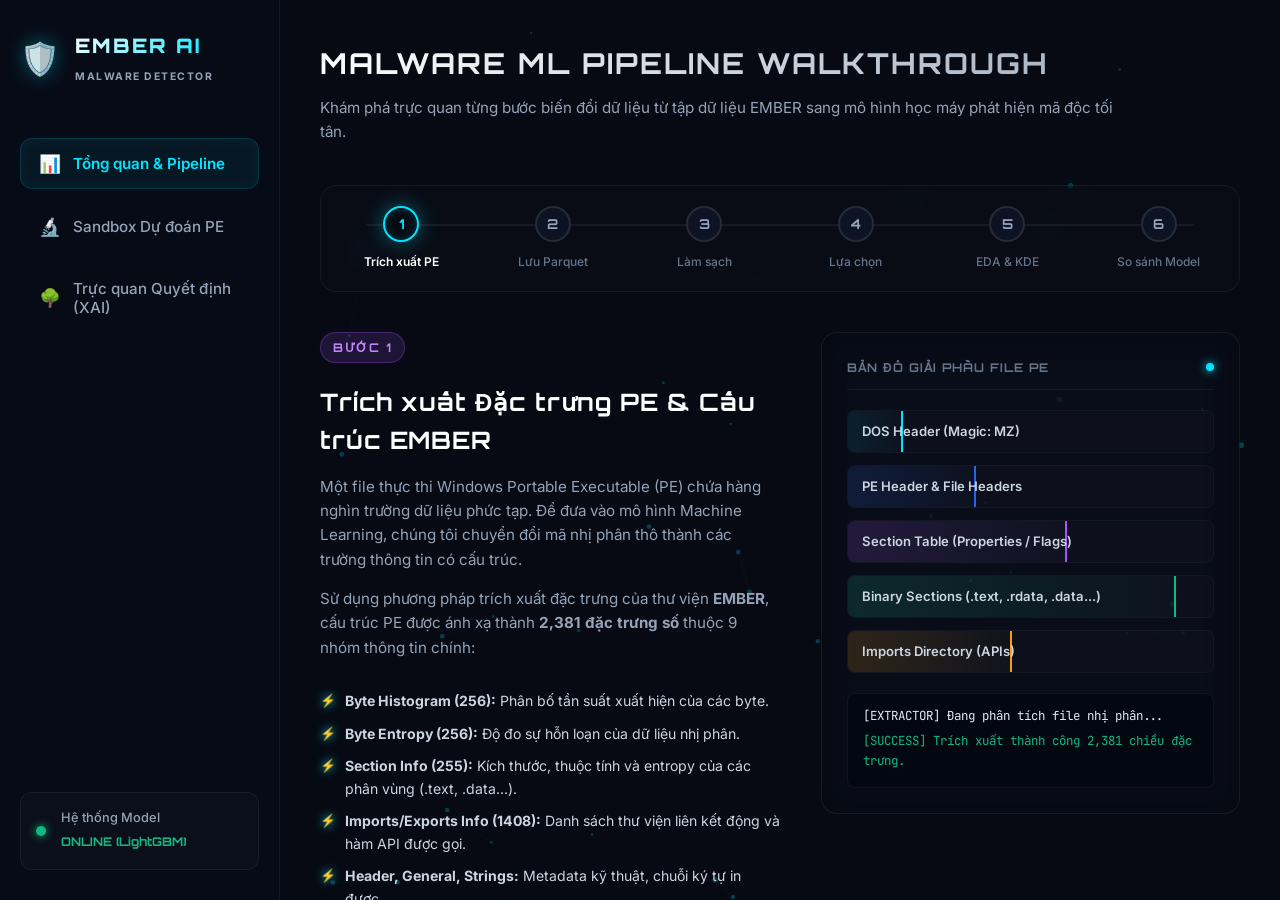
==== web/index.html @ 4da67cab "NOTHING" ====
<!DOCTYPE html>
<html lang="vi">
<head>
    <meta charset="UTF-8">
    <meta name="viewport" content="width=device-width, initial-scale=1.0">
    <title>EMBER AI: Trình phân tích & Phát hiện Malware PE trực quan</title>
    <meta name="description" content="Trải nghiệm và tương tác trực quan toàn bộ pipeline học máy phân loại mã độc sử dụng bộ dữ liệu EMBER và mô hình LightGBM/Random Forest">
    <!-- Google Fonts -->
    <link rel="preconnect" href="https://fonts.googleapis.com">
    <link rel="preconnect" href="https://fonts.gstatic.com" crossorigin>
    <link href="https://fonts.googleapis.com/css2?family=Inter:wght@300;400;500;600;700&family=Orbitron:wght@500;700;900&family=JetBrains+Mono:wght@400;700&display=swap" rel="stylesheet">
    <link rel="stylesheet" href="index.css">
</head>
<body>
    <!-- Custom Particle Mesh Background Canvas -->
    <canvas id="particleCanvas"></canvas>

    <!-- App Container -->
    <div class="app-container">
        
        <!-- Sidebar Navigation -->
        <aside class="sidebar">
            <div class="brand">
                <div class="logo-icon">🛡️</div>
                <div class="brand-text">
                    <h1>EMBER AI</h1>
                    <span>MALWARE DETECTOR</span>
                </div>
            </div>
            
            <nav class="nav-menu">
                <button class="nav-btn active" id="nav-dashboard" onclick="switchTab('dashboard')">
                    <span class="icon">📊</span> Tổng quan & Pipeline
                </button>
                <button class="nav-btn" id="nav-sandbox" onclick="switchTab('sandbox')">
                    <span class="icon">🔬</span> Sandbox Dự đoán PE
                </button>
                <button class="nav-btn" id="nav-visualization" onclick="switchTab('visualization')">
                    <span class="icon">🌳</span> Trực quan Quyết định (XAI)
                </button>
            </nav>

            <div class="system-status">
                <div class="status-indicator online"></div>
                <div class="status-text">
                    <p>Hệ thống Model</p>
                    <span>ONLINE (LightGBM)</span>
                </div>
            </div>
        </aside>

        <!-- Main Content Area -->
        <main class="main-content">
            
            <!-- TAB 1: DASHBOARD & PIPELINE WALKTHROUGH -->
            <section id="tab-dashboard" class="tab-pane active">
                <header class="content-header">
                    <h2>MALWARE ML PIPELINE WALKTHROUGH</h2>
                    <p>Khám phá trực quan từng bước biến đổi dữ liệu từ tập dữ liệu EMBER sang mô hình học máy phát hiện mã độc tối tân.</p>
                </header>

                <!-- Pipeline Steps Navigation Dots/Bar -->
                <div class="pipeline-bar">
                    <div class="pipeline-progress-line" id="pipeline-progress-line"></div>
                    <div class="step-node active" onclick="goToStep(0)" data-step="0">
                        <div class="node-dot">1</div>
                        <span>Trích xuất PE</span>
                    </div>
                    <div class="step-node" onclick="goToStep(1)" data-step="1">
                        <div class="node-dot">2</div>
                        <span>Lưu Parquet</span>
                    </div>
                    <div class="step-node" onclick="goToStep(2)" data-step="2">
                        <div class="node-dot">3</div>
                        <span>Làm sạch</span>
                    </div>
                    <div class="step-node" onclick="goToStep(3)" data-step="3">
                        <div class="node-dot">4</div>
                        <span>Lựa chọn</span>
                    </div>
                    <div class="step-node" onclick="goToStep(4)" data-step="4">
                        <div class="node-dot">5</div>
                        <span>EDA & KDE</span>
                    </div>
                    <div class="step-node" onclick="goToStep(5)" data-step="5">
                        <div class="node-dot">6</div>
                        <span>So sánh Model</span>
                    </div>
                </div>

                <!-- Pipeline Slides Container -->
                <div class="pipeline-wizard">
                    
                    <!-- STEP 1: RAW PE & FEATURE EXTRACTION -->
                    <div class="wizard-slide active" id="slide-0">
                        <div class="slide-grid">
                            <div class="slide-info">
                                <span class="step-badge">BƯỚC 1</span>
                                <h3>Trích xuất Đặc trưng PE & Cấu trúc EMBER</h3>
                                <p>Một file thực thi Windows Portable Executable (PE) chứa hàng nghìn trường dữ liệu phức tạp. Để đưa vào mô hình Machine Learning, chúng tôi chuyển đổi mã nhị phân thô thành các trường thông tin có cấu trúc.</p>
                                <p>Sử dụng phương pháp trích xuất đặc trưng của thư viện <strong>EMBER</strong>, cấu trúc PE được ánh xạ thành <strong>2,381 đặc trưng số</strong> thuộc 9 nhóm thông tin chính:</p>
                                <ul class="feature-groups">
                                    <li><strong>Byte Histogram (256):</strong> Phân bố tần suất xuất hiện của các byte.</li>
                                    <li><strong>Byte Entropy (256):</strong> Độ đo sự hỗn loạn của dữ liệu nhị phân.</li>
                                    <li><strong>Section Info (255):</strong> Kích thước, thuộc tính và entropy của các phân vùng (.text, .data...).</li>
                                    <li><strong>Imports/Exports Info (1408):</strong> Danh sách thư viện liên kết động và hàm API được gọi.</li>
                                    <li><strong>Header, General, Strings:</strong> Metadata kỹ thuật, chuỗi ký tự in được.</li>
                                </ul>
                            </div>
                            <div class="slide-visual">
                                <div class="visual-card">
                                    <div class="card-header">
                                        <span>BẢN ĐỒ GIẢI PHẪU FILE PE</span>
                                        <div class="pulse-indicator"></div>
                                    </div>
                                    <div class="anatomy-visualizer">
                                        <div class="bin-item" style="animation-delay: 0.1s">
                                            <span class="bin-label">DOS Header (Magic: MZ)</span>
                                            <div class="bin-bar" style="width: 15%"></div>
                                        </div>
                                        <div class="bin-item style-blue" style="animation-delay: 0.3s">
                                            <span class="bin-label">PE Header & File Headers</span>
                                            <div class="bin-bar" style="width: 35%"></div>
                                        </div>
                                        <div class="bin-item style-purple" style="animation-delay: 0.5s">
                                            <span class="bin-label">Section Table (Properties / Flags)</span>
                                            <div class="bin-bar" style="width: 60%"></div>
                                        </div>
                                        <div class="bin-item style-green" style="animation-delay: 0.7s">
                                            <span class="bin-label">Binary Sections (.text, .rdata, .data...)</span>
                                            <div class="bin-bar" style="width: 90%"></div>
                                        </div>
                                        <div class="bin-item style-orange" style="animation-delay: 0.9s">
                                            <span class="bin-label">Imports Directory (APIs)</span>
                                            <div class="bin-bar" style="width: 45%"></div>
                                        </div>
                                    </div>
                                    <div class="console-box" id="step1-console">
                                        <span class="c-line">[EXTRACTOR] Đang phân tích file nhị phân...</span>
                                        <span class="c-line c-green">[SUCCESS] Trích xuất thành công 2,381 chiều đặc trưng.</span>
                                    </div>
                                </div>
                            </div>
                        </div>
                    </div>

                    <!-- STEP 2: PARQUET COMPRESSION -->
                    <div class="wizard-slide" id="slide-1">
                        <div class="slide-grid">
                            <div class="slide-info">
                                <span class="step-badge">BƯỚC 2</span>
                                <h3>Chuyển đổi dữ liệu sang định dạng Parquet</h3>
                                <p>Tập dữ liệu EMBER gốc gồm 1.1 triệu mẫu được lưu trữ dưới dạng JSONL (văn bản bán cấu trúc). Định dạng này cực kỳ cồng kềnh, tốn dung lượng bộ nhớ và rất chậm khi xử lý truy vấn học máy.</p>
                                <p>Chúng tôi tiến hành tối ưu hóa bằng cách chuyển đổi toàn bộ tập dữ liệu sang định dạng cột <strong>Apache Parquet</strong>:</p>
                                <ul class="benefit-list">
                                    <li><strong>Nén dữ liệu vượt trội:</strong> Giảm kích thước tệp tin trên đĩa lên đến 85% nhờ cơ chế nén cột thông minh.</li>
                                    <li><strong>Tăng tốc truy cập:</strong> Đọc trực tiếp các cột cần dùng cho mô hình mà không cần nạp toàn bộ dòng vào RAM.</li>
                                    <li><strong>Tương thích hoàn hảo:</strong> Dễ dàng tích hợp với các thư viện xử lý Pandas và PyArrow trong Python.</li>
                                </ul>
                            </div>
                            <div class="slide-visual">
                                <div class="visual-card">
                                    <div class="card-header">
                                        <span>SO SÁNH HIỆU QUẢ QUY TRÌNH LƯU TRỮ</span>
                                    </div>
                                    <div class="comparison-visualizer">
                                        <div class="comp-box">
                                            <h4>Định dạng cũ (JSONL)</h4>
                                            <div class="comp-bar-container">
                                                <div class="comp-bar bad-bar" style="height: 140px">
                                                    <span>12.5 GB</span>
                                                </div>
                                            </div>
                                            <p>Cồng kềnh, phân tích tuần tự rất chậm</p>
                                        </div>
                                        <div class="arrow-container">➡️</div>
                                        <div class="comp-box">
                                            <h4>Định dạng mới (Parquet)</h4>
                                            <div class="comp-bar-container">
                                                <div class="comp-bar good-bar" style="height: 25px">
                                                    <span>1.8 GB</span>
                                                </div>
                                            </div>
                                            <p>Nén cột, truy xuất song song tức thì (~7x)</p>
                                        </div>
                                    </div>
                                </div>
                            </div>
                        </div>
                    </div>

                    <!-- STEP 3: PREPROCESSING (CLEANING) -->
                    <div class="wizard-slide" id="slide-2">
                        <div class="slide-grid">
                            <div class="slide-info">
                                <span class="step-badge">BƯỚC 3</span>
                                <h3>Tiền xử lý & Loại bỏ đặc trưng vô dụng</h3>
                                <p>Một số lượng lớn cột đặc trưng trong số 2,381 chiều có giá trị hoàn toàn không thay đổi (hằng số) trên toàn bộ tập dữ liệu, hoặc có phương sai cực kỳ thấp (hầu hết toàn số 0).</p>
                                <p>Các đặc trưng này không hề mang lại thông tin hữu ích giúp mô hình phân biệt giữa mã độc và tệp tin sạch, thậm chí gây ra tình trạng nhiễu dữ liệu và lãng phí tính toán.</p>
                                <p><strong>Giải pháp:</strong></p>
                                <ul class="cleaning-steps">
                                    <li>Áp dụng kiểm tra phương sai trên tập con ngẫu nhiên gồm <strong>50,000 mẫu dữ liệu</strong>.</li>
                                    <li>Tự động quét và loại bỏ <strong>41 đặc trưng hằng số</strong> (phương sai bằng 0).</li>
                                    <li>Rút gọn tập đặc trưng giúp mô hình học nhanh hơn và tránh hiện tượng quá khớp (overfitting).</li>
                                </ul>
                            </div>
                            <div class="slide-visual">
                                <div class="visual-card">
                                    <div class="card-header">
                                        <span>QUÉT VÀ LOẠI BỎ ĐẶC TRƯNG HẰNG SỐ</span>
                                    </div>
                                    <div class="matrix-visualizer" id="variance-matrix">
                                        <!-- Will be generated by JS -->
                                    </div>
                                    <div class="console-box">
                                        <span class="c-line">[CLEANING] Quét 2,381 đặc trưng...</span>
                                        <span class="c-line c-orange">[WARNING] Phát hiện 41 cột đặc trưng có phương sai = 0.</span>
                                        <span class="c-line c-green">[SUCCESS] Loại bỏ 41 cột hằng số. Tập dữ liệu còn lại 2,340 đặc trưng.</span>
                                    </div>
                                </div>
                            </div>
                        </div>
                    </div>

                    <!-- STEP 4: FEATURE SELECTION (LIGHTGBM) -->
                    <div class="wizard-slide" id="slide-3">
                        <div class="slide-grid">
                            <div class="slide-info">
                                <span class="step-badge">BƯỚC 4</span>
                                <h3>Lựa chọn Đặc trưng bằng tầm quan trọng LightGBM</h3>
                                <p>Dù đã loại bỏ các cột hằng số, số lượng đặc trưng còn lại vẫn rất lớn (2,340 chiều), gây khó khăn cho việc triển khai mô hình nhẹ trong môi trường thực tế.</p>
                                <p>Chúng tôi sử dụng thuật toán <strong>LightGBM</strong> để đánh giá độ quan trọng của từng đặc trưng (Feature Importance):</p>
                                <ul class="selection-steps">
                                    <li>Huấn luyện mô hình LightGBM nhanh trên tập con 50,000 mẫu.</li>
                                    <li>Trích xuất điểm số quan trọng dựa trên tiêu chí <strong>Split Importance</strong> (số lần đặc trưng được dùng làm điểm chia các nhánh cây quyết định).</li>
                                    <li>Lọc lấy <strong>Top 200 đặc trưng xuất sắc nhất</strong> có điểm số cao nhất để sử dụng cho mô hình huấn luyện chính thức.</li>
                                </ul>
                            </div>
                            <div class="slide-visual">
                                <div class="visual-card">
                                    <div class="card-header">
                                        <span>TOP 10 ĐẶC TRƯNG QUAN TRỌNG NHẤT (SPLIT IMPORTANCE)</span>
                                    </div>
                                    <div class="importance-chart" id="importance-chart-div">
                                        <!-- Custom SVG chart generated by JS -->
                                    </div>
                                </div>
                            </div>
                        </div>
                    </div>

                    <!-- STEP 5: EDA & KDE PLOT -->
                    <div class="wizard-slide" id="slide-4">
                        <div class="slide-grid">
                            <div class="slide-info">
                                <span class="step-badge">BƯỚC 5</span>
                                <h3>Phân tích Phân bố (KDE) & Bản đồ Tương quan (EDA)</h3>
                                <p>Chúng tôi thực hiện Phân tích Dữ liệu Khám phá (EDA) trên Top đặc trưng đã lựa chọn để thấu hiểu cách mô hình "nhìn nhận" sự khác biệt giữa tệp tin sạch (Benign) và tệp độc hại (Malware).</p>
                                <p><strong>Biểu đồ Phân phối Mật độ Kernel (KDE Plot):</strong></p>
                                <p>Trực quan hóa sự khác biệt rõ rệt của đặc trưng quan trọng nhất giữa hai nhãn. Mật độ phân bố tập trung ở các vùng giá trị hoàn toàn tách biệt, chứng minh đặc trưng này là chìa khóa vàng giúp phân loại Malware.</p>
                                <p><strong>Bản đồ nhiệt Tương quan (Correlation Heatmap):</strong></p>
                                <p>Đo lường mối quan hệ tuyến tính giữa Top 10 đặc trưng hàng đầu để kiểm tra sự trùng lặp thông tin.</p>
                            </div>
                            <div class="slide-visual">
                                <div class="visual-card flex-visual-card">
                                    <div class="sub-visual">
                                        <div class="sub-card-header">MẬT ĐỘ PHÂN BỐ (KDE PLOT) ĐẶC TRƯNG F738</div>
                                        <div id="kde-chart-div" class="chart-container-small"></div>
                                    </div>
                                    <div class="sub-visual">
                                        <div class="sub-card-header">BẢN ĐỒ TƯƠNG QUAN CHÉO (CORRELATION HEATMAP)</div>
                                        <div id="heatmap-chart-div" class="chart-container-small"></div>
                                    </div>
                                </div>
                            </div>
                        </div>
                    </div>

                    <!-- STEP 6: MODELS COMPARISON -->
                    <div class="wizard-slide" id="slide-5">
                        <div class="slide-grid">
                            <div class="slide-info">
                                <span class="step-badge">BƯỚC 6</span>
                                <h3>So sánh hiệu năng các mô hình Machine Learning</h3>
                                <p>Chúng tôi tiến hành huấn luyện thử nghiệm và so sánh chéo giữa 3 thuật toán phân loại phổ biến trên tập dữ liệu EMBER hoàn chỉnh (600,000 mẫu, rút gọn còn 200 đặc trưng):</p>
                                <div class="model-cards-container">
                                    <div class="mini-model-card border-cyan">
                                        <h5>Logistic Regression</h5>
                                        <p>Mô hình tuyến tính đơn giản, đóng vai trò làm Baseline.</p>
                                        <div class="mini-stat">Accuracy: <strong>83.28%</strong></div>
                                    </div>
                                    <div class="mini-model-card border-purple">
                                        <h5>Random Forest</h5>
                                        <p>Mô hình quần thể cây quyết định song song, chính xác cao.</p>
                                        <div class="mini-stat">Accuracy: <strong>97.36%</strong></div>
                                    </div>
                                    <div class="mini-model-card border-emerald">
                                        <h5>LightGBM</h5>
                                        <p>Gradient Boosting tối ưu, tốc độ siêu nhanh & độ chính xác đỉnh cao.</p>
                                        <div class="mini-stat">Accuracy: <strong>96.28%</strong></div>
                                    </div>
                                </div>
                                <p class="model-note"><strong>Nhận xét:</strong> Random Forest và LightGBM cho hiệu năng xuất sắc vượt trội (>96%), trong đó LightGBM vượt trội hơn hẳn về mặt tài nguyên tính toán và dung lượng model nhỏ gọn, lý tưởng để đưa vào môi trường Sandbox chạy thực tế.</p>
                            </div>
                            <div class="slide-visual">
                                <div class="visual-card flex-visual-card">
                                    <div class="visual-tabs">
                                        <button class="visual-tab-btn active" id="vtab-btn-metrics" onclick="switchVisualTab('metrics')">📊 Thống kê Hiệu năng</button>
                                        <button class="visual-tab-btn" id="vtab-btn-tree" onclick="switchVisualTab('tree')">🌳 Cây Quyết định LGBM</button>
                                        <button class="visual-tab-btn" id="vtab-btn-train" onclick="switchVisualTab('train')">⚙️ Quy trình Train & Update</button>
                                    </div>
                                    
                                    <!-- TAB 1: METRICS -->
                                    <div id="vtab-content-metrics" class="visual-tab-content active">
                                        <div class="sub-visuals-row">
                                            <div class="sub-visual">
                                                <div class="sub-card-header">SO SÁNH ĐƯỜNG CONG ROC (VAL SET)</div>
                                                <div id="roc-chart-div" class="chart-container-small"></div>
                                            </div>
                                            <div class="sub-visual">
                                                <div class="sub-card-header">BIỂU ĐỒ SO SÁNH ĐIỂM SỐ METRIC</div>
                                                <div id="metrics-chart-div" class="chart-container-small"></div>
                                            </div>
                                        </div>
                                    </div>
                                    
                                    <!-- TAB 2: INTERACTIVE LGBM TREE -->
                                    <div id="vtab-content-tree" class="visual-tab-content">
                                        <div class="sub-card-header">SƠ ĐỒ QUYẾT ĐỊNH CỦA MỘT CÂY LGBM ĐIỂN HÌNH</div>
                                        <div class="lgb-tree-scroll-container">
                                            <div class="html-tree">
                                                <div class="tree-node root-node">
                                                    <div class="node-box root-box">
                                                        <span class="node-tag tag-cyan">Gốc (Root)</span>
                                                        <p class="node-cond">Entropy .text &gt; 7.15?</p>
                                                    </div>
                                                    <div class="tree-children">
                                                        <div class="tree-child child-left">
                                                            <div class="branch-label text-red">Đúng (Nhánh A: Nghi ngờ)</div>
                                                            <div class="tree-node inner-node">
                                                                <div class="node-box inner-box">
                                                                    <span class="node-tag tag-purple">Chữ ký số</span>
                                                                    <p class="node-cond">Không có chữ ký?</p>
                                                                </div>
                                                                <div class="tree-children">
                                                                    <div class="tree-child child-left">
                                                                        <div class="branch-label text-red">Đúng (A.1)</div>
                                                                        <div class="tree-node leaf-node malware-leaf">
                                                                            <span class="leaf-tag">MALWARE</span>
                                                                            <p class="leaf-conf">Độ tin cậy: 99.1%</p>
                                                                        </div>
                                                                    </div>
                                                                    <div class="tree-child child-right">
                                                                        <div class="branch-label text-green">Sai (A.2)</div>
                                                                        <div class="tree-node leaf-node benign-leaf">
                                                                            <span class="leaf-tag">BENIGN</span>
                                                                            <p class="leaf-conf">Độ tin cậy: 92.4%</p>
                                                                        </div>
                                                                    </div>
                                                                </div>
                                                            </div>
                                                        </div>
                                                        <div class="tree-child child-right">
                                                            <div class="branch-label text-green">Sai (Nhánh B: Sạch)</div>
                                                            <div class="tree-node inner-node">
                                                                <div class="node-box inner-box">
                                                                    <span class="node-tag tag-purple">Hàm Imports</span>
                                                                    <p class="node-cond">Imports Count &lt; 15?</p>
                                                                </div>
                                                                <div class="tree-children">
                                                                    <div class="tree-child child-left">
                                                                        <div class="branch-label text-red">Đúng (B.1)</div>
                                                                        <div class="tree-node leaf-node malware-leaf">
                                                                            <span class="leaf-tag">MALWARE</span>
                                                                            <p class="leaf-conf">Độ tin cậy: 95.4%</p>
                                                                        </div>
                                                                    </div>
                                                                    <div class="tree-child child-right">
                                                                        <div class="branch-label text-green">Sai (B.2)</div>
                                                                        <div class="tree-node leaf-node benign-leaf">
                                                                            <span class="leaf-tag">BENIGN</span>
                                                                            <p class="leaf-conf">Độ tin cậy: 99.6%</p>
                                                                        </div>
                                                                    </div>
                                                                </div>
                                                            </div>
                                                        </div>
                                                    </div>
                                                </div>
                                            </div>
                                        </div>
                                    </div>
                                    
                                    <!-- TAB 3: TRAINING & RETRAINING WORKFLOW -->
                                    <div id="vtab-content-train" class="visual-tab-content">
                                        <div class="sub-card-header">QUY TRÌNH HUẤN LUYỆN & CẬP NHẬT MÔ HÌNH LIÊN TỤC (CI/CD)</div>
                                        <div class="train-workflow-container">
                                            <div class="train-timeline">
                                                <div class="timeline-item">
                                                    <div class="timeline-icon">📥</div>
                                                    <div class="timeline-content">
                                                        <h4>Bước 1: Thu thập & Gán nhãn Dữ liệu</h4>
                                                        <p>Tập dữ liệu EMBER khổng lồ (1.1 triệu mẫu) được phân rã cấu trúc PE, gán nhãn chính xác dựa trên kết quả quét của VirusTotal (Malware: 1, Benign: 0, Unlabeled: bỏ qua).</p>
                                                    </div>
                                                </div>
                                                <div class="timeline-item">
                                                    <div class="timeline-icon">⚖️</div>
                                                    <div class="timeline-content">
                                                        <h4>Bước 2: Phân tách & Chia dữ liệu</h4>
                                                        <p>Chia tập dữ liệu theo thời gian (Time-based split) thành các tập Train (600,000 mẫu), Val (200,000 mẫu) và Test (200,000 mẫu) để chống rò rỉ dữ liệu (Data Leakage).</p>
                                                    </div>
                                                </div>
                                                <div class="timeline-item">
                                                    <div class="timeline-icon">🌲</div>
                                                    <div class="timeline-content">
                                                        <h4>Bước 3: Huấn luyện Thích ứng tuần tự (Gradient Boosting)</h4>
                                                        <p>LightGBM xây dựng hàng trăm cây quyết định tuần tự. Cây sau tập trung sửa sai (residuals) cho cây trước theo phương thức toán học: $F_m(x) = F_{m-1}(x) + \eta T_m(x)$.</p>
                                                    </div>
                                                </div>
                                                <div class="timeline-item">
                                                    <div class="timeline-icon">🔄</div>
                                                    <div class="timeline-content">
                                                        <h4>Bước 4: Đánh giá & Cập nhật Nóng (Hot Swap)</h4>
                                                        <p>Mô hình được chuyển đổi sang file trọng số nhẹ `.pkl`. Khi phát hiện dòng mã độc mới, mô hình được huấn luyện gia tăng (Incremental Learning) và hot-swap file `.pkl` trên Server mà không cần ngừng hoạt động.</p>
                                                    </div>
                                                </div>
                                            </div>
                                        </div>
                                    </div>
                                    
                                </div>
                            </div>
                        </div>
                    </div>

                </div>

                <!-- Wizard Actions -->
                <div class="wizard-actions">
                    <button class="btn btn-secondary" id="btn-prev" onclick="moveSlide(-1)">⬅️ Bước Trước</button>
                    <button class="btn btn-primary" id="btn-next" onclick="moveSlide(1)">Bước Tiếp Theo ➡️</button>
                </div>
            </section>

            <!-- TAB 2: LIVE SANDBOX DETECTOR -->
            <section id="tab-sandbox" class="tab-pane">
                <header class="content-header">
                    <h2>MALWARE SANDBOX DETECTOR</h2>
                    <p>Hệ thống tự động phân tích cấu trúc PE, trích xuất đặc trưng thời gian thực và xếp lớp dự đoán mã độc bằng thuật toán LightGBM.</p>
                </header>

                <div class="sandbox-grid">
                    
                    <!-- Control Panel (Upload / Selection) -->
                    <div class="sandbox-control-panel">
                        <div class="glass-card">
                            <h3>1. Chọn nguồn dữ liệu đầu vào</h3>
                            
                            <!-- File Upload Area -->
                            <div class="upload-zone" id="dropzone" onclick="triggerFileInput()">
                                <div class="upload-icon">📥</div>
                                <p class="main-text">Kéo thả file .exe/.dll hoặc .json vào đây</p>
                                <p class="sub-text">Hỗ trợ quét file thực thi thô HOẶC file đặc trưng JSON từ tập test</p>
                                <input type="file" id="fileInput" accept=".exe,.dll,.json" onchange="handleFileSelect(event)" style="display: none">
                            </div>

                            <div class="divider"><span>HOẶC CHỌN MẪU DỰNG SẴN</span></div>

                            <!-- Built-in Samples Carousel -->
                            <div class="samples-selector">
                                <button class="sample-chip benign" onclick="loadSample('putty_benign.exe')">
                                    <span class="icon">🟢</span> putty_benign.exe
                                </button>
                                <button class="sample-chip malware" onclick="loadSample('wannacry_ransomware.exe')">
                                    <span class="icon">🔴</span> wannacry_ransomware.exe
                                </button>
                                <button class="sample-chip benign" onclick="loadSample('chrome_installer.exe')">
                                    <span class="icon">🟢</span> chrome_installer.exe
                                </button>
                                <button class="sample-chip malware" onclick="loadSample('unknown_trojan.exe')">
                                    <span class="icon">🔴</span> unknown_trojan.exe
                                </button>
                            </div>
                        </div>

                        <!-- Scan Console Log Monitor -->
                        <div class="glass-card log-card">
                            <h3>Bảng giám sát quy trình quét</h3>
                            <div class="console-box monitor-console" id="monitor-console">
                                <span class="c-line c-gray">[SYS] Hệ thống sẵn sàng. Chọn hoặc upload file để bắt đầu phân tích...</span>
                            </div>
                        </div>
                    </div>

                    <!-- Diagnostics Results Card -->
                    <div class="sandbox-results-panel">
                        <div class="glass-card results-card" id="results-container">
                            <div class="placeholder-result">
                                <div class="microscope-icon">🔬</div>
                                <h3>Đang đợi dữ liệu đầu vào...</h3>
                                <p>Kết quả giải phẫu nhị phân và điểm số đe dọa mã độc sẽ được tính toán và hiển thị thời gian thực tại đây.</p>
                            </div>
                            
                            <!-- Detailed Results Content (Hidden by default, shown when scanned) -->
                            <div class="detailed-results" style="display: none">
                                <div class="results-header-box">
                                    <div class="threat-gauge-box">
                                        <svg class="gauge-ring" viewBox="0 0 120 120">
                                            <circle class="gauge-ring-bg" cx="60" cy="60" r="50"></circle>
                                            <circle class="gauge-ring-fill" cx="60" cy="60" r="50" id="gauge-fill"></circle>
                                        </svg>
                                        <div class="gauge-value" id="threat-percent">0%</div>
                                        <span class="gauge-label">THREAT SCORE</span>
                                    </div>
                                    
                                    <div class="verdict-box">
                                        <div class="verdict-badge" id="verdict-badge">SAFE</div>
                                        <h4 class="filename-text" id="filename-display">filename.exe</h4>
                                        <div class="metadata-grid" id="metadata-grid">
                                            <!-- Injected by JS -->
                                        </div>
                                    </div>
                                </div>

                                <div class="results-body-box">
                                    <!-- Classifiers Probability Breakdown -->
                                    <div class="results-column">
                                        <h4>Độ tự tin của các mô hình</h4>
                                        <div class="metric-progress-wrapper">
                                            <div class="progress-info">
                                                <span>LightGBM (Tối ưu)</span>
                                                <span id="score-lgb">0.0%</span>
                                            </div>
                                            <div class="progress-container">
                                                <div class="progress-bar-fill bg-emerald" id="fill-lgb" style="width: 0%"></div>
                                            </div>
                                        </div>
                                        
                                        <div class="metric-progress-wrapper">
                                            <div class="progress-info">
                                                <span>Random Forest</span>
                                                <span id="score-rf">0.0%</span>
                                            </div>
                                            <div class="progress-container">
                                                <div class="progress-bar-fill bg-purple" id="fill-rf" style="width: 0%"></div>
                                            </div>
                                        </div>

                                        <div class="metric-progress-wrapper">
                                            <div class="progress-info">
                                                <span>Logistic Regression</span>
                                                <span id="score-lr">0.0%</span>
                                            </div>
                                            <div class="progress-container">
                                                <div class="progress-bar-fill bg-cyan" id="fill-lr" style="width: 0%"></div>
                                            </div>
                                        </div>
                                    </div>

                                    <!-- Security Indicators List -->
                                    <div class="results-column">
                                        <h4>Chỉ số chuẩn đoán an ninh</h4>
                                        <div class="indicators-list" id="indicators-list">
                                            <!-- Injected by JS -->
                                        </div>
                                    </div>
                                </div>
                                
                                <!-- Real-time Explaining Decision Tree -->
                                <div class="sandbox-explain-section">
                                    <h4 class="sub-card-header" style="margin-top: 15px; margin-bottom: 10px;">🔎 BẢN ĐỒ DỰ ĐOÁN CÂY QUYẾT ĐỊNH THỜI GIAN THỰC</h4>
                                    <p class="explain-text" style="font-size: 0.72rem; color: #94a3b8; margin-bottom: 12px; line-height: 1.3;">
                                        Sơ đồ dưới đây tự động sáng đèn và lần vết (active path) theo đúng thuộc tính thực tế được trích xuất từ file của bạn.
                                    </p>
                                    <div class="lgb-tree-scroll-container" style="height: 250px;">
                                        <div class="html-tree">
                                            <div class="tree-node root-node">
                                                <div class="node-box root-box" id="snode-root">
                                                    <span class="node-tag tag-cyan">Gốc (Root)</span>
                                                    <p class="node-cond">Entropy .text &gt; 7.15?</p>
                                                    <span class="node-val-badge" id="sval-root">--</span>
                                                </div>
                                                <div class="tree-children">
                                                    <div class="tree-child child-left" id="sbranch-left">
                                                        <div class="branch-label text-red">Đúng</div>
                                                        <div class="tree-node inner-node">
                                                            <div class="node-box inner-box" id="snode-inner-left">
                                                                <span class="node-tag tag-purple">Chữ ký số</span>
                                                                <p class="node-cond">Không có chữ ký?</p>
                                                                <span class="node-val-badge" id="sval-inner-left">--</span>
                                                            </div>
                                                            <div class="tree-children">
                                                                <div class="tree-child child-left" id="sbranch-left-left">
                                                                    <div class="branch-label text-red">Đúng (A.1)</div>
                                                                    <div class="tree-node leaf-node malware-leaf" id="snode-leaf-left-left">
                                                                        <span class="leaf-tag">MALWARE</span>
                                                                        <p class="leaf-conf">Độ tin cậy: 99.1%</p>
                                                                    </div>
                                                                </div>
                                                                <div class="tree-child child-right" id="sbranch-left-right">
                                                                    <div class="branch-label text-green">Sai (A.2)</div>
                                                                    <div class="tree-node leaf-node benign-leaf" id="snode-leaf-left-right">
                                                                        <span class="leaf-tag">BENIGN</span>
                                                                        <p class="leaf-conf">Độ tin cậy: 92.4%</p>
                                                                    </div>
                                                                </div>
                                                            </div>
                                                        </div>
                                                    </div>
                                                    <div class="tree-child child-right" id="sbranch-right">
                                                        <div class="branch-label text-green">Sai</div>
                                                        <div class="tree-node inner-node">
                                                            <div class="node-box inner-box" id="snode-inner-right">
                                                                <span class="node-tag tag-purple">Hàm Imports</span>
                                                                <p class="node-cond">Imports Count &lt; 15?</p>
                                                                <span class="node-val-badge" id="sval-inner-right">--</span>
                                                            </div>
                                                            <div class="tree-children">
                                                                <div class="tree-child child-left" id="sbranch-right-left">
                                                                    <div class="branch-label text-red">Đúng (B.1)</div>
                                                                    <div class="tree-node leaf-node malware-leaf" id="snode-leaf-right-left">
                                                                        <span class="leaf-tag">MALWARE</span>
                                                                        <p class="leaf-conf">Độ tin cậy: 95.4%</p>
                                                                    </div>
                                                                </div>
                                                                <div class="tree-child child-right" id="sbranch-right-right">
                                                                    <div class="branch-label text-green">Sai (B.2)</div>
                                                                    <div class="tree-node leaf-node benign-leaf" id="snode-leaf-right-right">
                                                                        <span class="leaf-tag">BENIGN</span>
                                                                        <p class="leaf-conf">Độ tin cậy: 99.6%</p>
                                                                    </div>
                                                                </div>
                                                            </div>
                                                        </div>
                                                    </div>
                                                </div>
                                            </div>
                                        </div>
                                    </div>
                                </div>
                                <div class="results-footer-actions" style="margin-top: 20px; display: flex; justify-content: flex-end; border-top: 1px solid rgba(255,255,255,0.05); padding-top: 15px; width: 100%;">
                                    <button class="btn btn-primary" onclick="switchToXaiTab()" style="animation: pulse-glow 2s infinite;">🌳 Xem Luồng Quyết định Chi tiết (XAI) ➡️</button>
                                </div>
                            </div>

                        </div>
                    </div>

                </div>
            </section>

            <!-- TAB 3: DECISION TREE VISUALIZER (XAI) -->
            <section id="tab-visualization" class="tab-pane">
                <header class="content-header">
                    <h2>🔬 TRỰC QUAN HÓA LUỒNG QUYẾT ĐỊNH (XAI)</h2>
                    <p>Theo dõi hoạt ảnh chạy động từ trên xuống giải thích chi tiết quá trình suy luận từng bước (Step-by-step decision path) của mô hình LightGBM.</p>
                </header>

                <div class="xai-container">
                    <!-- Control Bar -->
                    <div class="glass-card xai-controls">
                        <div class="xai-control-group">
                            <label for="xai-sample-select">Chọn tệp tin để phân tích:</label>
                            <select id="xai-sample-select" onchange="loadXaiSample()">
                                <option value="wannacry_ransomware.exe">wannacry_ransomware.exe (Mã độc WannaCry)</option>
                                <option value="putty_benign.exe">putty_benign.exe (Tệp PuTTY An toàn)</option>
                                <option value="chrome_installer.exe">chrome_installer.exe (Bộ cài Chrome An toàn)</option>
                                <option value="unknown_trojan.exe">unknown_trojan.exe (Tệp Trojan Ẩn danh)</option>
                                <option value="custom_file" id="xai-custom-option" style="display: none">-- Tệp tin bạn vừa tải lên --</option>
                            </select>
                        </div>
                        <div class="xai-button-group">
                            <button class="btn btn-primary" onclick="startXaiAnimation()">▶️ Chạy hoạt ảnh</button>
                            <button class="btn btn-secondary" onclick="resetXaiAnimation()">🔁 Chạy lại</button>
                        </div>
                    </div>

                    <div class="xai-workspace-grid">
                        <!-- Left Column: Top-Down Decision Tree Flow -->
                        <div class="glass-card xai-tree-card">
                            <h3>🌳 LUỒNG QUYẾT ĐỊNH CỦA MÔ HÌNH LIGHTGBM</h3>
                            <div class="vertical-tree-container">
                                <div class="v-tree-root">
                                    <!-- Level 1 -->
                                    <div class="v-tree-row">
                                        <div class="v-node-box" id="xnode-l1">
                                            <div class="v-node-header header-purple">Tầng 1: Đánh giá Header</div>
                                            <div class="v-node-cond">Đặc trưng F638 (PE Timestamp)</div>
                                            <div class="v-node-badge" id="xval-l1">--</div>
                                        </div>
                                    </div>
                                    <div class="v-path-line-vertical" id="xpath-l1"></div>

                                    <!-- Level 2 -->
                                    <div class="v-tree-row">
                                        <div class="v-node-box" id="xnode-l2">
                                            <div class="v-node-header header-purple">Tầng 2: Mật độ Entropy</div>
                                            <div class="v-node-cond">Đặc trưng F503 (Khối mã hóa)</div>
                                            <div class="v-node-badge" id="xval-l2">--</div>
                                        </div>
                                    </div>
                                    <div class="v-path-line-vertical" id="xpath-l2"></div>

                                    <!-- Level 3 -->
                                    <div class="v-tree-row">
                                        <div class="v-node-box" id="xnode-l3">
                                            <div class="v-node-header header-purple">Tầng 3: Mật độ Entropy Phụ</div>
                                            <div class="v-node-cond">Đặc trưng F504 (Phân bố dị thường)</div>
                                            <div class="v-node-badge" id="xval-l3">--</div>
                                        </div>
                                    </div>
                                    <div class="v-path-line-vertical" id="xpath-l3"></div>

                                    <!-- Level 4 -->
                                    <div class="v-tree-row">
                                        <div class="v-node-box" id="xnode-l4">
                                            <div class="v-node-header header-purple">Tầng 4: Phân tích Chuỗi</div>
                                            <div class="v-node-cond">Đặc trưng F1344 (String Paths)</div>
                                            <div class="v-node-badge" id="xval-l4">--</div>
                                        </div>
                                    </div>
                                    <div class="v-path-line-vertical" id="xpath-l4"></div>

                                    <!-- Level 5 -->
                                    <div class="v-tree-row">
                                        <div class="v-node-box" id="xnode-l5">
                                            <div class="v-node-header header-purple">Tầng 5: Cấu trúc Bộ nhớ</div>
                                            <div class="v-node-cond">Đặc trưng F2142 (Section/Imports)</div>
                                            <div class="v-node-badge" id="xval-l5">--</div>
                                        </div>
                                    </div>

                                    <!-- Connecting Lines to Leaves -->
                                    <div class="v-connectors-row split-connectors" style="margin-top: 15px;">
                                        <div class="v-sub-connectors" style="width:100%;">
                                            <div class="v-connector-left" id="xpath-final-left">
                                                <div class="v-path-line"></div>
                                                <span class="v-path-label bg-red-dim">MALWARE</span>
                                            </div>
                                            <div class="v-connector-right" id="xpath-final-right">
                                                <div class="v-path-line"></div>
                                                <span class="v-path-label bg-green-dim">BENIGN</span>
                                            </div>
                                        </div>
                                    </div>

                                    <!-- Final Leaves -->
                                    <div class="v-tree-row split-row leaves-row">
                                        <div class="v-leaf-box v-malware-leaf" id="xnode-leaf-malware">
                                            <div class="v-leaf-badge">MALWARE</div>
                                            <div class="v-leaf-conf" id="xconf-malware">--</div>
                                        </div>
                                        <div class="v-leaf-box v-benign-leaf" id="xnode-leaf-benign">
                                            <div class="v-leaf-badge">BENIGN</div>
                                            <div class="v-leaf-conf" id="xconf-benign">--</div>
                                        </div>
                                    </div>

                                </div>
                            </div>
                        </div>

                        <!-- Right Column: Interactive Decision Explanation Board -->
                        <div class="glass-card xai-explanation-card">
                            <h3>📝 NHẬT KÝ RA QUYẾT ĐỊNH (XAI DECISION LOGS)</h3>
                            <div class="xai-console-wrapper">
                                <div class="xai-console-logs" id="xai-logs-container">
                                    <div class="x-log-line system-line">[SYS] Sẵn sàng phân tích. Bấm nút "Chạy hoạt ảnh" ở trên để bắt đầu mô phỏng luồng quyết định top-down.</div>
                                </div>
                            </div>
                            
                            <div class="xai-metadata-summary">
                                <h4>📊 Tóm tắt đặc trưng tệp đang phân tích</h4>
                                <div class="xai-meta-grid" id="xai-meta-summary-grid">
                                    <div class="xai-meta-item">Tên tệp: <span id="xmeta-name">--</span></div>
                                    <div class="xai-meta-item">Entropy phân vùng .text: <span id="xmeta-entropy">--</span></div>
                                    <div class="xai-meta-item">Trạng thái chữ ký số: <span id="xmeta-signature">--</span></div>
                                    <div class="xai-meta-item">Số lượng hàm Imports: <span id="xmeta-imports">--</span></div>
                                </div>
                            </div>
                        </div>
                    </div>
                </div>
            </section>

        </main>
    </div>

    <!-- Script imports -->
    <script src="index.js"></script>
</body>
</html>
---- web/index.css ----
/* ==========================================================================
   CSS Design System: Cyber Security Theme
   Aesthetics: Deep obsidian background, Glassmorphism, Neon Glowing Accents
   ========================================================================== */

:root {
    --bg-dark: #070a13;
    --bg-card: rgba(13, 19, 36, 0.6);
    --bg-card-hover: rgba(18, 27, 51, 0.8);
    --border-color: rgba(255, 255, 255, 0.06);
    --border-glow: rgba(59, 130, 246, 0.2);
    
    /* Neon Palettes */
    --neon-blue: #00e5ff;
    --neon-blue-glow: rgba(0, 229, 255, 0.4);
    --neon-purple: #a855f7;
    --neon-purple-glow: rgba(168, 85, 247, 0.4);
    --neon-green: #10b981;
    --neon-green-glow: rgba(16, 185, 129, 0.4);
    --neon-red: #f43f5e;
    --neon-red-glow: rgba(244, 63, 94, 0.4);
    --neon-orange: #f59e0b;
    --neon-orange-glow: rgba(245, 158, 11, 0.4);
    
    /* Fonts */
    --font-heading: 'Orbitron', sans-serif;
    --font-body: 'Inter', sans-serif;
    --font-mono: 'JetBrains Mono', monospace;
}

/* Base Reset & Layout */
* {
    box-sizing: border-box;
    margin: 0;
    padding: 0;
}

body {
    background-color: var(--bg-dark);
    color: #e2e8f0;
    font-family: var(--font-body);
    font-weight: 400;
    line-height: 1.6;
    overflow-x: hidden;
    height: 100vh;
}

/* Background Particle Canvas */
#particleCanvas {
    position: fixed;
    top: 0;
    left: 0;
    width: 100%;
    height: 100%;
    z-index: 1;
    pointer-events: none;
    opacity: 0.6;
}

/* App Core Container */
.app-container {
    position: relative;
    z-index: 10;
    display: flex;
    width: 100%;
    height: 100vh;
}

/* Sidebar Styling */
.sidebar {
    width: 280px;
    background: rgba(8, 12, 24, 0.85);
    backdrop-filter: blur(15px);
    border-right: 1px solid var(--border-color);
    display: flex;
    flex-direction: column;
    padding: 30px 20px;
    z-index: 20;
    flex-shrink: 0;
}

.brand {
    display: flex;
    align-items: center;
    gap: 15px;
    margin-bottom: 50px;
}

.logo-icon {
    font-size: 2rem;
    filter: drop-shadow(0 0 10px var(--neon-blue-glow));
}

.brand-text h1 {
    font-family: var(--font-heading);
    font-size: 1.25rem;
    font-weight: 900;
    letter-spacing: 2px;
    background: linear-gradient(135deg, #ffffff, var(--neon-blue));
    -webkit-background-clip: text;
    -webkit-text-fill-color: transparent;
}

.brand-text span {
    font-size: 0.65rem;
    font-weight: 700;
    color: #94a3b8;
    letter-spacing: 1.5px;
}

.nav-menu {
    display: flex;
    flex-direction: column;
    gap: 12px;
    flex-grow: 1;
}

.nav-btn {
    background: transparent;
    border: 1px solid transparent;
    color: #94a3b8;
    padding: 14px 18px;
    border-radius: 12px;
    cursor: pointer;
    text-align: left;
    font-family: var(--font-body);
    font-size: 0.95rem;
    font-weight: 500;
    transition: all 0.3s ease;
    display: flex;
    align-items: center;
    gap: 12px;
}

.nav-btn .icon {
    font-size: 1.1rem;
    transition: transform 0.3s ease;
}

.nav-btn:hover {
    background: rgba(255, 255, 255, 0.03);
    color: #ffffff;
    border-color: rgba(255, 255, 255, 0.05);
}

.nav-btn:hover .icon {
    transform: scale(1.15);
}

.nav-btn.active {
    background: rgba(0, 229, 255, 0.06);
    color: var(--neon-blue);
    border-color: rgba(0, 229, 255, 0.15);
    box-shadow: inset 0 0 15px rgba(0, 229, 255, 0.05),
                0 0 20px rgba(0, 229, 255, 0.03);
    font-weight: 600;
}

.system-status {
    display: flex;
    align-items: center;
    gap: 15px;
    background: rgba(255, 255, 255, 0.02);
    border: 1px solid var(--border-color);
    padding: 15px;
    border-radius: 12px;
}

.status-indicator {
    width: 10px;
    height: 10px;
    border-radius: 50%;
    position: relative;
}

.status-indicator.online {
    background-color: var(--neon-green);
    box-shadow: 0 0 10px var(--neon-green);
    animation: pulseGlow 2s infinite;
}

@keyframes pulseGlow {
    0% { transform: scale(0.9); opacity: 0.6; }
    50% { transform: scale(1.15); opacity: 1; }
    100% { transform: scale(0.9); opacity: 0.6; }
}

.status-text p {
    font-size: 0.8rem;
    font-weight: 500;
    color: #94a3b8;
}

.status-text span {
    font-family: var(--font-heading);
    font-size: 0.75rem;
    font-weight: 700;
    color: var(--neon-green);
}

/* Main Content Area */
.main-content {
    flex-grow: 1;
    padding: 40px;
    overflow-y: auto;
    position: relative;
    z-index: 10;
}

/* Custom Scrollbar for Main Content */
.main-content::-webkit-scrollbar {
    width: 8px;
}
.main-content::-webkit-scrollbar-track {
    background: rgba(0, 0, 0, 0.1);
}
.main-content::-webkit-scrollbar-thumb {
    background: rgba(255, 255, 255, 0.05);
    border-radius: 10px;
}
.main-content::-webkit-scrollbar-thumb:hover {
    background: rgba(0, 229, 255, 0.15);
}

.tab-pane {
    display: none;
    opacity: 0;
    transform: translateY(15px);
    transition: opacity 0.5s ease, transform 0.5s ease;
}

.tab-pane.active {
    display: block;
    opacity: 1;
    transform: translateY(0);
}

.content-header {
    margin-bottom: 40px;
}

.content-header h2 {
    font-family: var(--font-heading);
    font-size: 1.8rem;
    font-weight: 700;
    letter-spacing: 2px;
    margin-bottom: 10px;
    background: linear-gradient(135deg, #ffffff, #94a3b8);
    -webkit-background-clip: text;
    -webkit-text-fill-color: transparent;
}

.content-header p {
    color: #94a3b8;
    font-size: 0.95rem;
    max-width: 800px;
}

/* Pipeline Progress Steps Bar */
.pipeline-bar {
    display: flex;
    justify-content: space-between;
    align-items: center;
    position: relative;
    margin-bottom: 40px;
    background: rgba(255, 255, 255, 0.01);
    border: 1px solid var(--border-color);
    padding: 20px;
    border-radius: 16px;
    backdrop-filter: blur(10px);
}

.pipeline-progress-line {
    position: absolute;
    top: 38px;
    left: 45px;
    right: 45px;
    height: 2px;
    background: rgba(255, 255, 255, 0.06);
    z-index: 1;
}

.pipeline-progress-line::after {
    content: '';
    position: absolute;
    top: 0;
    left: 0;
    height: 100%;
    width: var(--progress-pct, 0%);
    background: linear-gradient(90deg, var(--neon-blue), var(--neon-purple));
    box-shadow: 0 0 10px var(--neon-blue-glow);
    transition: width 0.5s cubic-bezier(0.4, 0, 0.2, 1);
}

.step-node {
    display: flex;
    flex-direction: column;
    align-items: center;
    gap: 10px;
    cursor: pointer;
    position: relative;
    z-index: 2;
    width: 120px;
}

.node-dot {
    width: 36px;
    height: 36px;
    border-radius: 50%;
    background: #0d1324;
    border: 2px solid rgba(255, 255, 255, 0.1);
    display: flex;
    align-items: center;
    justify-content: center;
    font-family: var(--font-heading);
    font-size: 0.85rem;
    font-weight: 700;
    color: #94a3b8;
    transition: all 0.4s cubic-bezier(0.4, 0, 0.2, 1);
}

.step-node span {
    font-size: 0.75rem;
    font-weight: 500;
    color: #64748b;
    text-align: center;
    transition: all 0.3s ease;
}

.step-node:hover .node-dot {
    border-color: rgba(0, 229, 255, 0.5);
    color: #ffffff;
    box-shadow: 0 0 15px rgba(0, 229, 255, 0.15);
}

.step-node.active .node-dot {
    background: var(--bg-dark);
    border-color: var(--neon-blue);
    color: var(--neon-blue);
    box-shadow: 0 0 20px var(--neon-blue-glow),
                inset 0 0 10px rgba(0, 229, 255, 0.2);
}

.step-node.active span {
    color: #ffffff;
    font-weight: 600;
}

.step-node.completed .node-dot {
    background: linear-gradient(135deg, var(--neon-blue), var(--neon-purple));
    border-color: transparent;
    color: #ffffff;
    box-shadow: 0 0 15px var(--neon-blue-glow);
}

.step-node.completed span {
    color: #94a3b8;
}

/* Glassmorphism Cards */
.glass-card {
    background: var(--bg-card);
    border: 1px solid var(--border-color);
    border-radius: 16px;
    padding: 25px;
    backdrop-filter: blur(20px);
    box-shadow: 0 10px 30px rgba(0, 0, 0, 0.3),
                inset 0 1px 0 rgba(255, 255, 255, 0.05);
    transition: border-color 0.4s ease, box-shadow 0.4s ease;
}

.glass-card:hover {
    border-color: var(--border-glow);
}

/* Wizard Section */
.pipeline-wizard {
    position: relative;
    min-height: 460px;
    margin-bottom: 30px;
}

.wizard-slide {
    position: absolute;
    top: 0;
    left: 0;
    width: 100%;
    height: 100%;
    display: none;
    opacity: 0;
    transform: translateX(30px);
    transition: opacity 0.5s ease, transform 0.5s ease;
}

.wizard-slide.active {
    position: relative;
    display: block;
    opacity: 1;
    transform: translateX(0);
}

.slide-grid {
    display: grid;
    grid-template-columns: 1.1fr 1fr;
    gap: 40px;
    align-items: start;
}

.slide-info {
    display: flex;
    flex-direction: column;
}

.step-badge {
    align-self: flex-start;
    background: rgba(168, 85, 247, 0.15);
    border: 1px solid rgba(168, 85, 247, 0.3);
    color: #c084fc;
    font-family: var(--font-heading);
    font-size: 0.75rem;
    font-weight: 700;
    padding: 5px 12px;
    border-radius: 30px;
    letter-spacing: 1.5px;
    margin-bottom: 20px;
    box-shadow: 0 0 10px rgba(168, 85, 247, 0.05);
}

.slide-info h3 {
    font-family: var(--font-heading);
    font-size: 1.5rem;
    font-weight: 700;
    letter-spacing: 1px;
    margin-bottom: 15px;
    color: #ffffff;
}

.slide-info p {
    color: #94a3b8;
    font-size: 0.95rem;
    margin-bottom: 15px;
}

.feature-groups, .benefit-list, .cleaning-steps, .selection-steps {
    list-style: none;
    display: flex;
    flex-direction: column;
    gap: 10px;
    margin-top: 15px;
}

.feature-groups li, .benefit-list li, .cleaning-steps li, .selection-steps li {
    font-size: 0.88rem;
    color: #cbd5e1;
    padding-left: 25px;
    position: relative;
}

.feature-groups li::before, .benefit-list li::before, .cleaning-steps li::before, .selection-steps li::before {
    content: '⚡';
    position: absolute;
    left: 0;
    top: 1px;
    font-size: 0.8rem;
    color: var(--neon-blue);
    filter: drop-shadow(0 0 5px var(--neon-blue));
}

.benefit-list li::before { content: '✔️'; color: var(--neon-green); filter: none; }
.cleaning-steps li::before { content: '🧹'; color: var(--neon-orange); filter: none; }
.selection-steps li::before { content: '🎯'; color: var(--neon-purple); filter: none; }

/* Visual Side Card */
.slide-visual {
    width: 100%;
}

.visual-card {
    background: rgba(10, 15, 28, 0.7);
    border: 1px solid var(--border-color);
    border-radius: 16px;
    padding: 25px;
    min-height: 400px;
    display: flex;
    flex-direction: column;
    gap: 20px;
    box-shadow: inset 0 0 30px rgba(0, 0, 0, 0.4);
}

.card-header {
    display: flex;
    justify-content: space-between;
    align-items: center;
    border-bottom: 1px solid var(--border-color);
    padding-bottom: 12px;
}

.card-header span {
    font-family: var(--font-heading);
    font-size: 0.75rem;
    font-weight: 700;
    color: #64748b;
    letter-spacing: 1px;
}

.pulse-indicator {
    width: 8px;
    height: 8px;
    background-color: var(--neon-blue);
    border-radius: 50%;
    box-shadow: 0 0 10px var(--neon-blue);
    animation: pulseGlow 1.5s infinite;
}

/* Step 1 Visualizer: Anatomy */
.anatomy-visualizer {
    display: flex;
    flex-direction: column;
    gap: 12px;
}

.bin-item {
    background: rgba(255, 255, 255, 0.02);
    border: 1px solid rgba(255, 255, 255, 0.03);
    border-radius: 8px;
    padding: 10px 14px;
    display: flex;
    justify-content: space-between;
    align-items: center;
    position: relative;
    overflow: hidden;
    animation: slideInBar 0.8s cubic-bezier(0.16, 1, 0.3, 1) forwards;
    opacity: 0;
    transform: translateY(10px);
}

@keyframes slideInBar {
    to { opacity: 1; transform: translateY(0); }
}

.bin-label {
    font-size: 0.82rem;
    font-weight: 600;
    color: #cbd5e1;
    position: relative;
    z-index: 2;
}

.bin-bar {
    position: absolute;
    left: 0;
    top: 0;
    height: 100%;
    background: linear-gradient(90deg, rgba(0, 229, 255, 0.08), rgba(0, 229, 255, 0.01));
    border-right: 2px solid var(--neon-blue);
    z-index: 1;
    transition: width 1s ease;
}

.bin-item.style-blue .bin-bar { background: linear-gradient(90deg, rgba(37, 99, 235, 0.15), rgba(37, 99, 235, 0.02)); border-right-color: #2563eb; }
.bin-item.style-purple .bin-bar { background: linear-gradient(90deg, rgba(168, 85, 247, 0.15), rgba(168, 85, 247, 0.02)); border-right-color: var(--neon-purple); }
.bin-item.style-green .bin-bar { background: linear-gradient(90deg, rgba(16, 185, 129, 0.15), rgba(16, 185, 129, 0.02)); border-right-color: var(--neon-green); }
.bin-item.style-orange .bin-bar { background: linear-gradient(90deg, rgba(245, 158, 11, 0.15), rgba(245, 158, 11, 0.02)); border-right-color: var(--neon-orange); }

/* Consoles and Terminals */
.console-box {
    background: #030712;
    border: 1px solid rgba(255, 255, 255, 0.05);
    border-radius: 8px;
    padding: 12px 15px;
    font-family: var(--font-mono);
    font-size: 0.78rem;
    display: flex;
    flex-direction: column;
    gap: 5px;
    height: 95px;
    overflow-y: auto;
}

.c-line { color: #e2e8f0; }
.c-green { color: var(--neon-green); }
.c-orange { color: var(--neon-orange); }
.c-red { color: var(--neon-red); }
.c-gray { color: #64748b; }

/* Step 2 Visualizer: Parquet */
.comparison-visualizer {
    display: flex;
    align-items: center;
    justify-content: space-around;
    height: 250px;
}

.comp-box {
    display: flex;
    flex-direction: column;
    align-items: center;
    gap: 15px;
    width: 140px;
}

.comp-box h4 {
    font-size: 0.8rem;
    font-weight: 600;
    color: #94a3b8;
}

.comp-bar-container {
    height: 150px;
    width: 60px;
    background: rgba(255, 255, 255, 0.02);
    border: 1px solid var(--border-color);
    border-radius: 8px;
    display: flex;
    align-items: flex-end;
    overflow: hidden;
}

.comp-bar {
    width: 100%;
    display: flex;
    align-items: center;
    justify-content: center;
    font-family: var(--font-heading);
    font-size: 0.7rem;
    font-weight: 700;
    transition: height 1.2s cubic-bezier(0.16, 1, 0.3, 1);
}

.bad-bar {
    background: linear-gradient(0deg, rgba(244, 63, 94, 0.6), rgba(244, 63, 94, 0.2));
    border-top: 2px solid var(--neon-red);
    color: #ffffff;
    box-shadow: 0 0 15px rgba(244, 63, 94, 0.15);
}

.good-bar {
    background: linear-gradient(0deg, rgba(16, 185, 129, 0.6), rgba(16, 185, 129, 0.2));
    border-top: 2px solid var(--neon-green);
    color: #ffffff;
    box-shadow: 0 0 15px rgba(16, 185, 129, 0.15);
}

.arrow-container {
    font-size: 1.8rem;
    animation: arrowBlink 1.5s infinite;
}

@keyframes arrowBlink {
    0% { transform: translateX(-5px); opacity: 0.5; }
    50% { transform: translateX(5px); opacity: 1; }
    100% { transform: translateX(-5px); opacity: 0.5; }
}

.comp-box p {
    font-size: 0.72rem;
    color: #64748b;
    text-align: center;
}

/* Step 3 Visualizer: Variance Matrix */
.matrix-visualizer {
    display: grid;
    grid-template-columns: repeat(10, 1fr);
    gap: 6px;
    height: 180px;
    align-content: center;
}

.matrix-cell {
    background-color: rgba(16, 185, 129, 0.1);
    border: 1px solid rgba(16, 185, 129, 0.25);
    border-radius: 4px;
    aspect-ratio: 1;
    transition: all 0.5s ease;
}

.matrix-cell.removed {
    background-color: rgba(244, 63, 94, 0.15);
    border-color: rgba(244, 63, 94, 0.35);
    animation: cellVaporize 0.8s cubic-bezier(0.16, 1, 0.3, 1) forwards;
}

@keyframes cellVaporize {
    0% { transform: scale(1); }
    50% { transform: scale(1.15); box-shadow: 0 0 10px var(--neon-red); }
    100% { transform: scale(0.0); opacity: 0.1; }
}

/* Step 4: Importance Chart */
.importance-chart {
    height: 310px;
    width: 100%;
}

.chart-svg {
    width: 100%;
    height: 100%;
}

.chart-bar {
    fill: url(#bar-gradient);
    rx: 4;
    transition: width 1s ease;
}

.chart-text {
    font-family: var(--font-body);
    font-size: 0.7rem;
    fill: #94a3b8;
    font-weight: 500;
}

.chart-value {
    font-family: var(--font-mono);
    font-size: 0.7rem;
    fill: var(--neon-blue);
    font-weight: 600;
}

/* Step 5 Flex Containers for multi chart */
.flex-visual-card {
    display: grid;
    grid-template-columns: 1fr 1fr;
    gap: 20px;
    min-height: 400px;
}

.sub-visual {
    background: rgba(3, 7, 18, 0.4);
    border: 1px solid rgba(255, 255, 255, 0.04);
    border-radius: 12px;
    padding: 15px;
    display: flex;
    flex-direction: column;
    gap: 10px;
}

.sub-card-header {
    font-family: var(--font-heading);
    font-size: 0.7rem;
    font-weight: 700;
    color: #64748b;
    letter-spacing: 1px;
    border-bottom: 1px solid rgba(255, 255, 255, 0.04);
    padding-bottom: 8px;
}

.chart-container-small {
    flex-grow: 1;
    width: 100%;
    height: 290px;
}

/* Heatmap rendering */
.heatmap-grid {
    display: grid;
    grid-template-columns: repeat(10, 1fr);
    grid-template-rows: repeat(10, 1fr);
    gap: 2px;
    width: 100%;
    height: 100%;
}

.heatmap-cell {
    border-radius: 2px;
    cursor: pointer;
    transition: transform 0.2s ease, box-shadow 0.2s ease;
    position: relative;
}

.heatmap-cell:hover {
    transform: scale(1.25);
    box-shadow: 0 0 10px rgba(255, 255, 255, 0.3);
    z-index: 10;
}

.heatmap-cell::after {
    content: attr(data-val);
    position: absolute;
    bottom: 110%;
    left: 50%;
    transform: translateX(-50%);
    background: #030712;
    border: 1px solid rgba(255, 255, 255, 0.15);
    color: #ffffff;
    font-family: var(--font-mono);
    font-size: 0.65rem;
    padding: 2px 6px;
    border-radius: 4px;
    opacity: 0;
    pointer-events: none;
    transition: opacity 0.2s ease;
    white-space: nowrap;
}

.heatmap-cell:hover::after {
    opacity: 1;
}

/* Model Cards on Step 6 */
.model-cards-container {
    display: grid;
    grid-template-columns: repeat(3, 1fr);
    gap: 15px;
    margin: 20px 0;
}

.mini-model-card {
    background: rgba(255, 255, 255, 0.01);
    border-left: 3px solid #ccc;
    border-top: 1px solid var(--border-color);
    border-right: 1px solid var(--border-color);
    border-bottom: 1px solid var(--border-color);
    border-radius: 8px;
    padding: 12px;
    display: flex;
    flex-direction: column;
    gap: 6px;
}

.mini-model-card h5 {
    font-size: 0.8rem;
    font-weight: 700;
    color: #ffffff;
}

.mini-model-card p {
    font-size: 0.72rem;
    color: #64748b;
    margin-bottom: 0;
    line-height: 1.3;
}

.mini-stat {
    font-size: 0.75rem;
    color: #cbd5e1;
    margin-top: auto;
}

.mini-stat strong {
    color: var(--neon-blue);
}

.border-cyan { border-left-color: var(--neon-blue); }
.border-purple { border-left-color: var(--neon-purple); }
.border-emerald { border-left-color: var(--neon-green); }

.model-note {
    font-size: 0.85rem !important;
}

/* Wizard Buttons Action Bar */
.wizard-actions {
    display: flex;
    justify-content: flex-end;
    gap: 15px;
    margin-top: 25px;
}

.btn {
    padding: 12px 24px;
    border-radius: 12px;
    font-family: var(--font-body);
    font-size: 0.9rem;
    font-weight: 600;
    cursor: pointer;
    transition: all 0.3s cubic-bezier(0.16, 1, 0.3, 1);
    display: flex;
    align-items: center;
    gap: 8px;
}

.btn-primary {
    background: linear-gradient(135deg, var(--neon-blue), var(--neon-purple));
    border: none;
    color: #ffffff;
    box-shadow: 0 4px 15px var(--neon-blue-glow);
}

.btn-primary:hover {
    transform: translateY(-2px);
    box-shadow: 0 6px 20px var(--neon-blue-glow);
    filter: brightness(1.1);
}

.btn-primary:active {
    transform: translateY(0);
}

.btn-secondary {
    background: rgba(255, 255, 255, 0.03);
    border: 1px solid var(--border-color);
    color: #cbd5e1;
}

.btn-secondary:hover {
    background: rgba(255, 255, 255, 0.06);
    color: #ffffff;
    border-color: rgba(255, 255, 255, 0.1);
}

.btn:disabled {
    opacity: 0.3;
    cursor: not-allowed;
    transform: none !important;
    box-shadow: none !important;
}

/* ==========================================================================
   TAB 2: SANDBOX DETECTOR
   ========================================================================== */

.sandbox-grid {
    display: grid;
    grid-template-columns: 1fr 1.10fr;
    gap: 30px;
    align-items: start;
}

.sandbox-control-panel {
    display: flex;
    flex-direction: column;
    gap: 25px;
}

.divider {
    display: flex;
    align-items: center;
    text-align: center;
    color: #64748b;
    font-family: var(--font-heading);
    font-size: 0.65rem;
    font-weight: 700;
    letter-spacing: 1.5px;
    margin: 20px 0;
}

.divider::before, .divider::after {
    content: '';
    flex: 1;
    border-bottom: 1px solid var(--border-color);
}

.divider:not(:empty)::before { margin-right: 15px; }
.divider:not(:empty)::after { margin-left: 15px; }

/* Drag and Drop Upload Zone */
.upload-zone {
    border: 2px dashed rgba(255, 255, 255, 0.1);
    border-radius: 16px;
    padding: 35px 25px;
    text-align: center;
    cursor: pointer;
    background: rgba(255, 255, 255, 0.01);
    transition: all 0.4s cubic-bezier(0.16, 1, 0.3, 1);
    display: flex;
    flex-direction: column;
    align-items: center;
    gap: 12px;
}

.upload-zone:hover, .upload-zone.dragover {
    border-color: var(--neon-blue);
    background: rgba(0, 229, 255, 0.02);
    box-shadow: 0 0 20px rgba(0, 229, 255, 0.05),
                inset 0 0 15px rgba(0, 229, 255, 0.03);
    transform: translateY(-2px);
}

.upload-icon {
    font-size: 2.2rem;
    filter: drop-shadow(0 0 8px rgba(255, 255, 255, 0.15));
    transition: transform 0.3s ease;
}

.upload-zone:hover .upload-icon {
    transform: scale(1.1) translateY(-3px);
}

.upload-zone .main-text {
    font-size: 0.95rem;
    font-weight: 600;
    color: #ffffff;
}

.upload-zone .sub-text {
    font-size: 0.78rem;
    color: #64748b;
}

/* Preloaded sample select chips */
.samples-selector {
    display: grid;
    grid-template-columns: 1fr 1fr;
    gap: 12px;
}

.sample-chip {
    background: rgba(255, 255, 255, 0.02);
    border: 1px solid var(--border-color);
    border-radius: 12px;
    padding: 12px 14px;
    font-family: var(--font-body);
    font-size: 0.8rem;
    font-weight: 500;
    color: #94a3b8;
    cursor: pointer;
    transition: all 0.3s ease;
    text-align: left;
    display: flex;
    align-items: center;
    gap: 10px;
}

.sample-chip:hover {
    background: rgba(255, 255, 255, 0.04);
    border-color: rgba(255, 255, 255, 0.1);
    color: #ffffff;
    transform: translateX(2px);
}

.sample-chip.active-chip {
    background: rgba(0, 229, 255, 0.05) !important;
    border-color: var(--neon-blue) !important;
    color: #ffffff !important;
    box-shadow: 0 0 15px rgba(0, 229, 255, 0.08);
}

/* Console logs on tab 2 */
.log-card {
    flex-grow: 1;
}

.monitor-console {
    height: 140px;
    scroll-behavior: smooth;
}

/* Diagnostic Results Panel */
.results-card {
    min-height: 520px;
    display: flex;
    flex-direction: column;
    justify-content: center;
    position: relative;
    overflow: hidden;
}

.placeholder-result {
    display: flex;
    flex-direction: column;
    align-items: center;
    gap: 15px;
    text-align: center;
    max-width: 400px;
    margin: 0 auto;
}

.microscope-icon {
    font-size: 3rem;
    filter: drop-shadow(0 0 15px rgba(255, 255, 255, 0.1));
    animation: bounceIcon 3s infinite ease-in-out;
}

@keyframes bounceIcon {
    0% { transform: translateY(0); }
    50% { transform: translateY(-8px); }
    100% { transform: translateY(0); }
}

.placeholder-result h3 {
    font-family: var(--font-heading);
    font-size: 1.1rem;
    font-weight: 700;
    letter-spacing: 1px;
    color: #ffffff;
}

.placeholder-result p {
    font-size: 0.85rem;
    color: #64748b;
    line-height: 1.5;
}

/* Detailed Results view (animated reveal) */
.detailed-results {
    display: flex;
    flex-direction: column;
    gap: 30px;
    animation: fadeInReveal 0.6s cubic-bezier(0.16, 1, 0.3, 1) forwards;
}

@keyframes fadeInReveal {
    from { opacity: 0; transform: translateY(15px); }
    to { opacity: 1; transform: translateY(0); }
}

.results-header-box {
    display: flex;
    align-items: center;
    gap: 30px;
    border-bottom: 1px solid var(--border-color);
    padding-bottom: 25px;
}

/* Radial threat indicator */
.threat-gauge-box {
    position: relative;
    width: 120px;
    height: 120px;
    flex-shrink: 0;
}

.gauge-ring {
    transform: rotate(-90deg);
    width: 100%;
    height: 100%;
}

.gauge-ring-bg {
    fill: none;
    stroke: rgba(255, 255, 255, 0.04);
    stroke-width: 8;
}

.gauge-ring-fill {
    fill: none;
    stroke: var(--neon-green);
    stroke-width: 8;
    stroke-dasharray: 314.15;
    stroke-dashoffset: 314.15;
    transition: stroke-dashoffset 1.5s cubic-bezier(0.4, 0, 0.2, 1), stroke 1s ease;
    stroke-linecap: round;
}

.gauge-value {
    position: absolute;
    top: 48%;
    left: 50%;
    transform: translate(-50%, -50%);
    font-family: var(--font-heading);
    font-size: 1.5rem;
    font-weight: 900;
    color: #ffffff;
    letter-spacing: -0.5px;
}

.gauge-label {
    position: absolute;
    bottom: 0px;
    left: 50%;
    transform: translateX(-50%);
    font-family: var(--font-heading);
    font-size: 0.55rem;
    font-weight: 700;
    color: #64748b;
    letter-spacing: 1px;
    white-space: nowrap;
}

/* Verdict and metadata details */
.verdict-box {
    display: flex;
    flex-direction: column;
    gap: 6px;
    flex-grow: 1;
}

.verdict-badge {
    align-self: flex-start;
    padding: 6px 14px;
    border-radius: 6px;
    font-family: var(--font-heading);
    font-size: 0.75rem;
    font-weight: 900;
    letter-spacing: 1.5px;
    transition: all 0.5s ease;
}

.verdict-badge.badge-safe {
    background: rgba(16, 185, 129, 0.12);
    border: 1px solid rgba(16, 185, 129, 0.35);
    color: #34d399;
    box-shadow: 0 0 15px rgba(16, 185, 129, 0.1);
}

.verdict-badge.badge-danger {
    background: rgba(244, 63, 94, 0.12);
    border: 1px solid rgba(244, 63, 94, 0.35);
    color: #fb7185;
    box-shadow: 0 0 15px rgba(244, 63, 94, 0.1);
    animation: flashDanger 2s infinite ease-in-out;
}

@keyframes flashDanger {
    0% { filter: brightness(1); box-shadow: 0 0 10px rgba(244, 63, 94, 0.1); }
    50% { filter: brightness(1.2); box-shadow: 0 0 20px rgba(244, 63, 94, 0.25); }
    100% { filter: brightness(1); box-shadow: 0 0 10px rgba(244, 63, 94, 0.1); }
}

.filename-text {
    font-family: var(--font-mono);
    font-size: 1.05rem;
    font-weight: 700;
    color: #ffffff;
    max-width: 320px;
    overflow: hidden;
    text-overflow: ellipsis;
    white-space: nowrap;
}

.metadata-grid {
    display: grid;
    grid-template-columns: 1fr 1fr;
    gap: 8px 15px;
    margin-top: 5px;
}

.meta-item {
    font-size: 0.76rem;
    color: #94a3b8;
    display: flex;
    justify-content: space-between;
}

.meta-item span {
    color: #cbd5e1;
    font-weight: 500;
}

/* Split Body columns of results */
.results-body-box {
    display: grid;
    grid-template-columns: 1fr 1fr;
    gap: 30px;
}

.results-column {
    display: flex;
    flex-direction: column;
    gap: 15px;
}

.results-column h4 {
    font-family: var(--font-heading);
    font-size: 0.72rem;
    font-weight: 700;
    color: #64748b;
    letter-spacing: 1px;
    border-bottom: 1px solid rgba(255, 255, 255, 0.04);
    padding-bottom: 8px;
}

/* Progress-bars for model breakdowns */
.metric-progress-wrapper {
    display: flex;
    flex-direction: column;
    gap: 6px;
}

.progress-info {
    display: flex;
    justify-content: space-between;
    font-size: 0.78rem;
    font-weight: 500;
    color: #cbd5e1;
}

.progress-info span:last-child {
    font-family: var(--font-mono);
    font-weight: 600;
}

.progress-container {
    height: 6px;
    width: 100%;
    background: rgba(255, 255, 255, 0.03);
    border-radius: 10px;
    overflow: hidden;
}

.progress-bar-fill {
    height: 100%;
    width: 0%;
    border-radius: 10px;
    transition: width 1.2s cubic-bezier(0.16, 1, 0.3, 1);
}

.bg-emerald {
    background: linear-gradient(90deg, var(--neon-green), #34d399);
    box-shadow: 0 0 10px rgba(16, 185, 129, 0.3);
}

.bg-purple {
    background: linear-gradient(90deg, var(--neon-purple), #c084fc);
    box-shadow: 0 0 10px rgba(168, 85, 247, 0.3);
}

.bg-cyan {
    background: linear-gradient(90deg, var(--neon-blue), #38bdf8);
    box-shadow: 0 0 10px rgba(0, 229, 255, 0.3);
}

/* Indicators List styling */
.indicators-list {
    display: flex;
    flex-direction: column;
    gap: 10px;
    max-height: 240px;
    overflow-y: auto;
    padding-right: 5px;
}

.indicator-card {
    background: rgba(255, 255, 255, 0.01);
    border: 1px solid var(--border-color);
    border-radius: 8px;
    padding: 10px 12px;
    font-size: 0.75rem;
    display: flex;
    gap: 10px;
    align-items: flex-start;
}

.ind-icon {
    font-size: 0.85rem;
    flex-shrink: 0;
}

.ind-msg {
    color: #cbd5e1;
}

.ind-card-info { border-left: 3px solid var(--neon-blue); }
.ind-card-warning { border-left: 3px solid var(--neon-orange); }
.ind-card-danger { border-left: 3px solid var(--neon-red); }

/* Custom scroll for indicators */
.indicators-list::-webkit-scrollbar {
    width: 4px;
}
.indicators-list::-webkit-scrollbar-track {
    background: transparent;
}
.indicators-list::-webkit-scrollbar-thumb {
    background: rgba(255, 255, 255, 0.05);
    border-radius: 10px;
}

/* ==========================================================================
   Step 6 Visual Tabs & Cây Quyết định (Decision Tree)
   ========================================================================== */

.visual-tabs {
    display: flex;
    gap: 10px;
    border-bottom: 1px solid rgba(255, 255, 255, 0.06);
    padding-bottom: 8px;
    margin-bottom: 12px;
    grid-column: 1 / -1;
}

.visual-tab-btn {
    background: transparent;
    border: 1px solid transparent;
    border-radius: 8px;
    padding: 6px 14px;
    color: #94a3b8;
    font-family: var(--font-body);
    font-size: 0.8rem;
    font-weight: 600;
    cursor: pointer;
    transition: all 0.3s ease;
}

.visual-tab-btn:hover {
    color: #ffffff;
    background: rgba(255, 255, 255, 0.02);
}

.visual-tab-btn.active {
    color: var(--neon-blue);
    border-color: rgba(0, 229, 255, 0.15);
    background: rgba(0, 229, 255, 0.04);
    box-shadow: 0 0 12px rgba(0, 229, 255, 0.03);
}

.visual-tab-content {
    display: none;
    opacity: 0;
    transition: opacity 0.4s ease;
    grid-column: 1 / -1;
}

.visual-tab-content.active {
    display: block;
    opacity: 1;
}

.sub-visuals-row {
    display: grid;
    grid-template-columns: 1fr 1fr;
    gap: 20px;
}

/* LGBM Tree Visualizer */
.lgb-tree-scroll-container {
    width: 100%;
    height: 290px;
    overflow: auto;
    padding: 15px 10px;
    background: rgba(3, 7, 18, 0.4);
    border: 1px solid rgba(255, 255, 255, 0.03);
    border-radius: 10px;
    display: flex;
    align-items: flex-start;
    justify-content: center;
}

/* Custom scroll for tree container */
.lgb-tree-scroll-container::-webkit-scrollbar {
    width: 6px;
    height: 6px;
}
.lgb-tree-scroll-container::-webkit-scrollbar-track {
    background: transparent;
}
.lgb-tree-scroll-container::-webkit-scrollbar-thumb {
    background: rgba(255, 255, 255, 0.05);
    border-radius: 10px;
}

.html-tree {
    display: flex;
    flex-direction: column;
    align-items: center;
}

.tree-node {
    display: flex;
    flex-direction: column;
    align-items: center;
    position: relative;
}

.node-box {
    background: rgba(13, 19, 36, 0.95);
    border: 1px solid rgba(255, 255, 255, 0.08);
    border-radius: 8px;
    padding: 8px 12px;
    text-align: center;
    width: 155px;
    box-shadow: 0 4px 15px rgba(0, 0, 0, 0.3);
    z-index: 5;
    position: relative;
    transition: transform 0.3s ease, border-color 0.3s ease;
}

.node-box:hover {
    transform: translateY(-2px);
}

.root-box {
    border-color: var(--neon-blue);
    box-shadow: 0 0 15px rgba(0, 229, 255, 0.1);
}

.inner-box {
    border-color: rgba(139, 92, 246, 0.3);
}

.node-tag {
    font-size: 0.62rem;
    font-weight: 700;
    padding: 1px 6px;
    border-radius: 10px;
    display: inline-block;
    margin-bottom: 4px;
}

.tag-cyan { background: rgba(0, 229, 255, 0.15); color: var(--neon-blue); }
.tag-purple { background: rgba(139, 92, 246, 0.15); color: #a78bfa; }

.node-cond {
    font-size: 0.75rem;
    color: #ffffff;
    font-weight: 500;
}

.tree-children {
    display: flex;
    gap: 30px;
    position: relative;
    margin-top: 25px;
}

.tree-children::before {
    content: '';
    position: absolute;
    top: -25px;
    left: 50%;
    width: 2px;
    height: 25px;
    background: rgba(255, 255, 255, 0.08);
}

.tree-child {
    display: flex;
    flex-direction: column;
    align-items: center;
    position: relative;
}

/* Connector lines between parent and child nodes */
.tree-child::before {
    content: '';
    position: absolute;
    top: -25px;
    height: 2px;
    background: rgba(255, 255, 255, 0.08);
}

.tree-child.child-left::before {
    left: 50%;
    right: 0;
}

.tree-child.child-right::before {
    right: 50%;
    left: 0;
}

.branch-label {
    font-size: 0.6rem;
    font-weight: 700;
    padding: 1px 6px;
    border-radius: 4px;
    background: rgba(15, 23, 42, 0.9);
    border: 1px solid rgba(255, 255, 255, 0.04);
    margin-bottom: 12px;
    z-index: 4;
}

.text-red { color: var(--neon-red); border-color: rgba(244, 63, 94, 0.2); }
.text-green { color: var(--neon-green); border-color: rgba(16, 185, 129, 0.2); }

.leaf-node {
    background: rgba(10, 15, 28, 0.95);
    border: 1px solid transparent;
    border-radius: 8px;
    padding: 8px 12px;
    text-align: center;
    width: 125px;
    z-index: 5;
    box-shadow: 0 4px 15px rgba(0, 0, 0, 0.3);
}

.malware-leaf {
    border-color: rgba(244, 63, 94, 0.4);
    box-shadow: inset 0 0 10px rgba(244, 63, 94, 0.1), 0 0 15px rgba(244, 63, 94, 0.05);
}

.benign-leaf {
    border-color: rgba(16, 185, 129, 0.4);
    box-shadow: inset 0 0 10px rgba(16, 185, 129, 0.1), 0 0 15px rgba(16, 185, 129, 0.05);
}

.leaf-tag {
    font-size: 0.65rem;
    font-weight: 900;
    letter-spacing: 0.5px;
    display: block;
    margin-bottom: 2px;
}

.malware-leaf .leaf-tag { color: var(--neon-red); }
.benign-leaf .leaf-tag { color: var(--neon-green); }

.leaf-conf {
    font-size: 0.7rem;
    color: #94a3b8;
}

/* Train Timeline styles */
.train-workflow-container {
    padding: 15px;
    background: rgba(3, 7, 18, 0.4);
    border: 1px solid rgba(255, 255, 255, 0.03);
    border-radius: 10px;
    max-height: 290px;
    overflow-y: auto;
}

.train-workflow-container::-webkit-scrollbar {
    width: 6px;
}
.train-workflow-container::-webkit-scrollbar-track {
    background: transparent;
}
.train-workflow-container::-webkit-scrollbar-thumb {
    background: rgba(255, 255, 255, 0.05);
    border-radius: 10px;
}

.train-timeline {
    position: relative;
    padding-left: 25px;
    border-left: 2px solid rgba(255, 255, 255, 0.05);
    margin: 10px 0;
    display: flex;
    flex-direction: column;
    gap: 15px;
}

.timeline-item {
    position: relative;
    display: flex;
    gap: 12px;
    align-items: flex-start;
}

.timeline-icon {
    position: absolute;
    left: -37px;
    top: 2px;
    width: 22px;
    height: 22px;
    border-radius: 50%;
    background: #0d1324;
    border: 2px solid var(--neon-blue);
    display: flex;
    align-items: center;
    justify-content: center;
    font-size: 0.75rem;
    box-shadow: 0 0 10px var(--neon-blue-glow);
    z-index: 2;
}

.timeline-content h4 {
    font-size: 0.85rem;
    font-weight: 700;
    color: #ffffff;
    margin-bottom: 4px;
}

.timeline-content p {
    font-size: 0.75rem;
    color: #cbd5e1;
    line-height: 1.4;
    margin: 0;
}

/* Active highlighting states for Sandbox dynamic tree tracer */
.node-val-badge {
    display: inline-block;
    margin-top: 6px;
    font-size: 0.65rem;
    font-family: var(--font-mono);
    background: rgba(255, 255, 255, 0.05);
    border: 1px solid rgba(255, 255, 255, 0.08);
    border-radius: 4px;
    padding: 2px 4px;
    color: #cbd5e1;
}

.node-box.active-node {
    border-color: #38bdf8 !important;
    box-shadow: 0 0 15px rgba(56, 189, 248, 0.4), inset 0 0 10px rgba(56, 189, 248, 0.2) !important;
    transform: scale(1.03);
}

.node-box.active-node .node-val-badge {
    background: rgba(56, 189, 248, 0.15);
    border-color: rgba(56, 189, 248, 0.3);
    color: #38bdf8;
    font-weight: 700;
}

.tree-child.active-path::before,
.tree-children.active-path::before {
    background: #38bdf8 !important;
    box-shadow: 0 0 10px #38bdf8;
}

.branch-label.active-label {
    background: rgba(56, 189, 248, 0.2) !important;
    border-color: rgba(56, 189, 248, 0.4) !important;
    color: #ffffff !important;
    font-weight: 700;
    box-shadow: 0 0 10px rgba(56, 189, 248, 0.1);
}

.leaf-node.active-leaf {
    transform: scale(1.05);
}

.leaf-node.active-leaf.malware-leaf {
    border-color: var(--neon-red) !important;
    box-shadow: 0 0 20px rgba(244, 63, 94, 0.5), inset 0 0 10px rgba(244, 63, 94, 0.3) !important;
}

.leaf-node.active-leaf.benign-leaf {
    border-color: var(--neon-green) !important;
    box-shadow: 0 0 20px rgba(16, 185, 129, 0.5), inset 0 0 10px rgba(16, 185, 129, 0.3) !important;
}

/* ==========================================================================
   🔬 3D GLASSMORPHIC XAI DECISION TREE STYLES (TAB-VISUALIZATION)
   ========================================================================== */

.xai-container {
    display: flex;
    flex-direction: column;
    gap: 20px;
    margin-top: 10px;
}

.xai-controls {
    display: flex;
    justify-content: space-between;
    align-items: center;
    gap: 20px;
    padding: 15px 25px;
}

.xai-control-group {
    display: flex;
    align-items: center;
    gap: 12px;
}

.xai-control-group label {
    font-size: 0.85rem;
    color: #94a3b8;
    font-weight: 500;
}

.xai-control-group select {
    background: rgba(13, 19, 36, 0.7);
    border: 1px solid rgba(255, 255, 255, 0.1);
    color: #ffffff;
    padding: 8px 16px;
    border-radius: 6px;
    font-size: 0.82rem;
    font-family: var(--font-sans);
    outline: none;
    transition: all 0.25s ease;
    cursor: pointer;
}

.xai-control-group select:focus {
    border-color: var(--neon-blue);
    box-shadow: 0 0 10px var(--neon-blue-glow);
}

.xai-button-group {
    display: flex;
    gap: 10px;
}

.xai-workspace-grid {
    display: grid;
    grid-template-columns: 1.25fr 1fr;
    gap: 20px;
}

/* Left Column: Vertical Tree Map */
.xai-tree-card {
    display: flex;
    flex-direction: column;
    align-items: stretch;
    min-height: 520px;
}

.vertical-tree-container {
    display: flex;
    justify-content: center;
    align-items: flex-start;
    padding: 25px 0;
    width: 100%;
    overflow-x: auto;
}

.v-tree-root {
    display: flex;
    flex-direction: column;
    align-items: center;
    width: 100%;
    max-width: 500px;
}

.v-tree-row {
    display: flex;
    justify-content: center;
    width: 100%;
}

.v-tree-row.split-row {
    display: flex;
    justify-content: space-between;
    width: 100%;
    gap: 40px;
}

.v-tree-row.leaves-row {
    display: flex;
    justify-content: space-between;
    width: 100%;
    gap: 15px;
}

/* Custom Node Box Styling */
.v-node-box {
    width: 150px;
    background: rgba(13, 19, 36, 0.75);
    border: 1px solid rgba(255, 255, 255, 0.08);
    border-radius: 8px;
    padding: 10px;
    text-align: center;
    transition: all 0.35s cubic-bezier(0.16, 1, 0.3, 1);
    box-shadow: 0 4px 15px rgba(0, 0, 0, 0.2);
    position: relative;
    z-index: 5;
}

.v-node-header {
    font-family: var(--font-orbitron);
    font-size: 0.65rem;
    font-weight: 700;
    letter-spacing: 0.5px;
    color: #38bdf8;
    margin-bottom: 4px;
}

.v-node-header.header-purple {
    color: #a78bfa;
}

.v-node-cond {
    font-size: 0.72rem;
    font-weight: 500;
    color: #e2e8f0;
    margin-bottom: 6px;
    line-height: 1.25;
}

.v-node-badge {
    display: inline-block;
    font-size: 0.65rem;
    font-family: var(--font-mono);
    color: #64748b;
    background: rgba(255, 255, 255, 0.03);
    border: 1px solid rgba(255, 255, 255, 0.05);
    padding: 1px 6px;
    border-radius: 4px;
    transition: all 0.3s ease;
}

/* Leaf Nodes */
.v-leaf-box {
    width: 105px;
    background: rgba(13, 19, 36, 0.6);
    border: 1px solid rgba(255, 255, 255, 0.05);
    border-radius: 8px;
    padding: 12px 6px;
    text-align: center;
    transition: all 0.35s cubic-bezier(0.16, 1, 0.3, 1);
    z-index: 5;
}

.v-leaf-badge {
    font-family: var(--font-orbitron);
    font-size: 0.7rem;
    font-weight: 900;
    letter-spacing: 0.5px;
    margin-bottom: 3px;
}

.v-malware-leaf .v-leaf-badge {
    color: #fda4af;
}

.v-benign-leaf .v-leaf-badge {
    color: #6ee7b7;
}

.v-leaf-conf {
    font-size: 0.62rem;
    color: #94a3b8;
}

/* Connectors row setup */
.v-connectors-row {
    display: flex;
    width: 100%;
    height: 45px;
    position: relative;
    z-index: 1;
}

.v-path-line-vertical {
    width: 2px;
    height: 35px;
    background: rgba(255, 255, 255, 0.06);
    margin: 0 auto;
    position: relative;
    z-index: 1;
    transition: all 0.3s ease;
}

.v-path-line-vertical.active-path {
    background: var(--neon-blue);
    box-shadow: 0 0 8px var(--neon-blue);
}

.v-connectors-row.split-connectors {
    display: flex;
    justify-content: space-between;
    gap: 40px;
    height: 45px;
}

.v-sub-connectors {
    display: flex;
    width: 190px;
    height: 100%;
    position: relative;
}

/* Connecting Line Mechanics */
.v-connector-left, .v-connector-right {
    position: relative;
    width: 50%;
    height: 100%;
}

.v-connector-left::before {
    content: '';
    position: absolute;
    top: 0;
    right: 0;
    width: 100%;
    height: 50%;
    border-right: 2px solid rgba(255, 255, 255, 0.06);
    border-bottom: 2px solid rgba(255, 255, 255, 0.06);
    transition: all 0.3s ease;
}

.v-connector-left::after {
    content: '';
    position: absolute;
    bottom: 0;
    left: 0;
    width: 2px;
    height: 50%;
    background: rgba(255, 255, 255, 0.06);
    transition: all 0.3s ease;
}

.v-connector-right::before {
    content: '';
    position: absolute;
    top: 0;
    left: 0;
    width: 100%;
    height: 50%;
    border-left: 2px solid rgba(255, 255, 255, 0.06);
    border-bottom: 2px solid rgba(255, 255, 255, 0.06);
    transition: all 0.3s ease;
}

.v-connector-right::after {
    content: '';
    position: absolute;
    bottom: 0;
    right: 0;
    width: 2px;
    height: 50%;
    background: rgba(255, 255, 255, 0.06);
    transition: all 0.3s ease;
}

/* Branch Yes/No labels styling */
.v-path-label {
    position: absolute;
    top: 15px;
    transform: translateY(-50%);
    font-size: 0.55rem;
    font-family: var(--font-orbitron);
    font-weight: 700;
    padding: 1px 4px;
    border-radius: 3px;
    border: 1px solid rgba(255, 255, 255, 0.04);
    z-index: 3;
    transition: all 0.3s ease;
    pointer-events: none;
}

.v-connector-left .v-path-label {
    right: 12px;
}

.v-connector-right .v-path-label {
    left: 12px;
}

.bg-red-dim {
    background: rgba(244, 63, 94, 0.06);
    color: #fda4af;
}

.bg-green-dim {
    background: rgba(16, 185, 129, 0.06);
    color: #6ee7b7;
}

/* Active Highlight Styling for Vertical Tree */
.v-node-box.active-node {
    border-color: #38bdf8 !important;
    box-shadow: 0 0 20px rgba(56, 189, 248, 0.45), inset 0 0 10px rgba(56, 189, 248, 0.2) !important;
    transform: scale(1.05);
}

.v-node-box.active-node .v-node-badge {
    background: rgba(56, 189, 248, 0.15) !important;
    border-color: rgba(56, 189, 248, 0.3) !important;
    color: #38bdf8 !important;
    font-weight: 700;
}

.v-connector-left.active-path::before {
    border-right-color: #38bdf8 !important;
    border-bottom-color: #38bdf8 !important;
    filter: drop-shadow(0 0 3px rgba(56, 189, 248, 0.5));
}

.v-connector-left.active-path::after {
    background: #38bdf8 !important;
    filter: drop-shadow(0 0 3px rgba(56, 189, 248, 0.5));
}

.v-connector-right.active-path::before {
    border-left-color: #38bdf8 !important;
    border-bottom-color: #38bdf8 !important;
    filter: drop-shadow(0 0 3px rgba(56, 189, 248, 0.5));
}

.v-connector-right.active-path::after {
    background: #38bdf8 !important;
    filter: drop-shadow(0 0 3px rgba(56, 189, 248, 0.5));
}

.v-connector-left.active-path .v-path-label {
    background: rgba(56, 189, 248, 0.25) !important;
    border-color: rgba(56, 189, 248, 0.4) !important;
    color: #ffffff !important;
    font-weight: 700;
    box-shadow: 0 0 10px rgba(56, 189, 248, 0.2);
}

.v-connector-right.active-path .v-path-label {
    background: rgba(56, 189, 248, 0.25) !important;
    border-color: rgba(56, 189, 248, 0.4) !important;
    color: #ffffff !important;
    font-weight: 700;
    box-shadow: 0 0 10px rgba(56, 189, 248, 0.2);
}

.v-leaf-box.active-leaf {
    transform: scale(1.06);
}

.v-leaf-box.active-leaf.v-malware-leaf {
    border-color: var(--neon-red) !important;
    background: rgba(244, 63, 94, 0.12);
    box-shadow: 0 0 25px rgba(244, 63, 94, 0.4), inset 0 0 10px rgba(244, 63, 94, 0.2) !important;
}

.v-leaf-box.active-leaf.v-benign-leaf {
    border-color: var(--neon-green) !important;
    background: rgba(16, 185, 129, 0.12);
    box-shadow: 0 0 25px rgba(16, 185, 129, 0.4), inset 0 0 10px rgba(16, 185, 129, 0.2) !important;
}

/* Right Column: Explanation & Metadata styling */
.xai-explanation-card {
    display: flex;
    flex-direction: column;
    justify-content: space-between;
    min-height: 520px;
}

.xai-console-wrapper {
    background: #060913;
    border: 1px solid rgba(255, 255, 255, 0.05);
    border-radius: 8px;
    padding: 15px;
    flex-grow: 1;
    margin-bottom: 15px;
    display: flex;
    flex-direction: column;
}

.xai-console-logs {
    flex-grow: 1;
    height: 250px;
    overflow-y: auto;
    font-family: var(--font-mono);
    font-size: 0.72rem;
    line-height: 1.5;
    display: flex;
    flex-direction: column;
    gap: 8px;
    padding-right: 5px;
}

.x-log-line {
    padding-left: 12px;
    position: relative;
    animation: fadeInLog 0.35s ease forwards;
}

@keyframes fadeInLog {
    from { opacity: 0; transform: translateY(5px); }
    to { opacity: 1; transform: translateY(0); }
}

.x-log-line::before {
    content: '>';
    position: absolute;
    left: 0;
    color: #64748b;
}

.x-log-line.system-line { color: #64748b; }
.x-log-line.user-line { color: #38bdf8; font-weight: 500; }
.x-log-line.decision-line { color: #cbd5e1; }
.x-log-line.success-line { color: #4ade80; font-weight: 500; }
.x-log-line.warning-line { color: #f43f5e; font-weight: 500; }

.xai-metadata-summary {
    border-top: 1px solid rgba(255, 255, 255, 0.05);
    padding-top: 12px;
}

.xai-metadata-summary h4 {
    font-size: 0.78rem;
    color: #94a3b8;
    margin-bottom: 8px;
    font-weight: 600;
}

.xai-meta-grid {
    display: grid;
    grid-template-columns: 1fr 1fr;
    gap: 10px;
}

.xai-meta-item {
    font-size: 0.72rem;
    color: #64748b;
}

.xai-meta-item span {
    color: #ffffff;
    font-weight: 600;
    font-family: var(--font-mono);
}
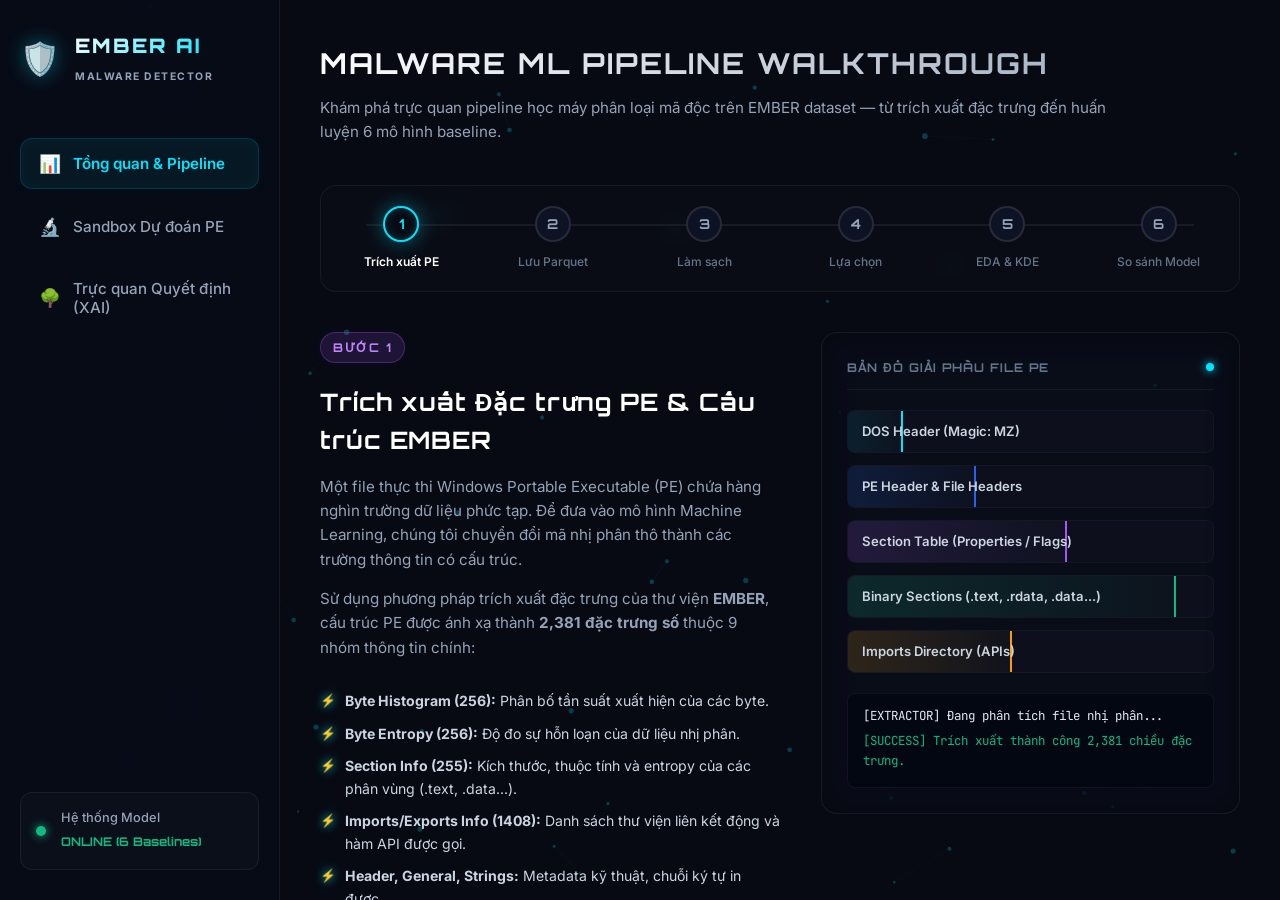
==== commit 5b3eb36a: "NOTHING" ====
--- a/web/index.html
+++ b/web/index.html
@@ -44,7 +44,7 @@
                 <div class="status-indicator online"></div>
                 <div class="status-text">
                     <p>Hệ thống Model</p>
-                    <span>ONLINE (LightGBM)</span>
+                    <span>ONLINE (6 Baselines)</span>
                 </div>
             </div>
         </aside>
@@ -56,7 +56,7 @@
             <section id="tab-dashboard" class="tab-pane active">
                 <header class="content-header">
                     <h2>MALWARE ML PIPELINE WALKTHROUGH</h2>
-                    <p>Khám phá trực quan từng bước biến đổi dữ liệu từ tập dữ liệu EMBER sang mô hình học máy phát hiện mã độc tối tân.</p>
+                    <p>Khám phá trực quan pipeline học máy phân loại mã độc trên EMBER dataset — từ trích xuất đặc trưng đến huấn luyện 6 mô hình baseline.</p>
                 </header>
 
                 <!-- Pipeline Steps Navigation Dots/Bar -->
@@ -525,24 +525,54 @@
                                 <div class="results-body-box">
                                     <!-- Classifiers Probability Breakdown -->
                                     <div class="results-column">
-                                        <h4>Độ tự tin của các mô hình</h4>
+                                        <h4>Độ tự tin của các mô hình (6 Baseline)</h4>
                                         <div class="metric-progress-wrapper">
                                             <div class="progress-info">
-                                                <span>LightGBM (Tối ưu)</span>
-                                                <span id="score-lgb">0.0%</span>
+                                                <span>🏆 Random Forest (Best)</span>
+                                                <span id="score-rf">0.0%</span>
                                             </div>
                                             <div class="progress-container">
-                                                <div class="progress-bar-fill bg-emerald" id="fill-lgb" style="width: 0%"></div>
+                                                <div class="progress-bar-fill bg-emerald" id="fill-rf" style="width: 0%"></div>
                                             </div>
                                         </div>
                                         
                                         <div class="metric-progress-wrapper">
                                             <div class="progress-info">
-                                                <span>Random Forest</span>
-                                                <span id="score-rf">0.0%</span>
+                                                <span>CatBoost</span>
+                                                <span id="score-cat">0.0%</span>
                                             </div>
                                             <div class="progress-container">
-                                                <div class="progress-bar-fill bg-purple" id="fill-rf" style="width: 0%"></div>
+                                                <div class="progress-bar-fill bg-amber" id="fill-cat" style="width: 0%"></div>
+                                            </div>
+                                        </div>
+                                        
+                                        <div class="metric-progress-wrapper">
+                                            <div class="progress-info">
+                                                <span>XGBoost</span>
+                                                <span id="score-xgb">0.0%</span>
+                                            </div>
+                                            <div class="progress-container">
+                                                <div class="progress-bar-fill bg-red" id="fill-xgb" style="width: 0%"></div>
+                                            </div>
+                                        </div>
+
+                                        <div class="metric-progress-wrapper">
+                                            <div class="progress-info">
+                                                <span>LightGBM</span>
+                                                <span id="score-lgb">0.0%</span>
+                                            </div>
+                                            <div class="progress-container">
+                                                <div class="progress-bar-fill bg-cyan" id="fill-lgb" style="width: 0%"></div>
+                                            </div>
+                                        </div>
+
+                                        <div class="metric-progress-wrapper">
+                                            <div class="progress-info">
+                                                <span>AdaBoost</span>
+                                                <span id="score-ada">0.0%</span>
+                                            </div>
+                                            <div class="progress-container">
+                                                <div class="progress-bar-fill bg-purple" id="fill-ada" style="width: 0%"></div>
                                             </div>
                                         </div>
 
@@ -552,7 +582,7 @@
                                                 <span id="score-lr">0.0%</span>
                                             </div>
                                             <div class="progress-container">
-                                                <div class="progress-bar-fill bg-cyan" id="fill-lr" style="width: 0%"></div>
+                                                <div class="progress-bar-fill bg-pink" id="fill-lr" style="width: 0%"></div>
                                             </div>
                                         </div>
                                     </div>
--- a/web/index.css
+++ b/web/index.css
@@ -1302,6 +1302,21 @@
     box-shadow: 0 0 10px rgba(0, 229, 255, 0.3);
 }
 
+.bg-amber {
+    background: linear-gradient(90deg, #f59e0b, #fbbf24);
+    box-shadow: 0 0 10px rgba(245, 158, 11, 0.3);
+}
+
+.bg-red {
+    background: linear-gradient(90deg, #ef4444, #f87171);
+    box-shadow: 0 0 10px rgba(239, 68, 68, 0.3);
+}
+
+.bg-pink {
+    background: linear-gradient(90deg, #ec4899, #f472b6);
+    box-shadow: 0 0 10px rgba(236, 72, 153, 0.3);
+}
+
 /* Indicators List styling */
 .indicators-list {
     display: flex;
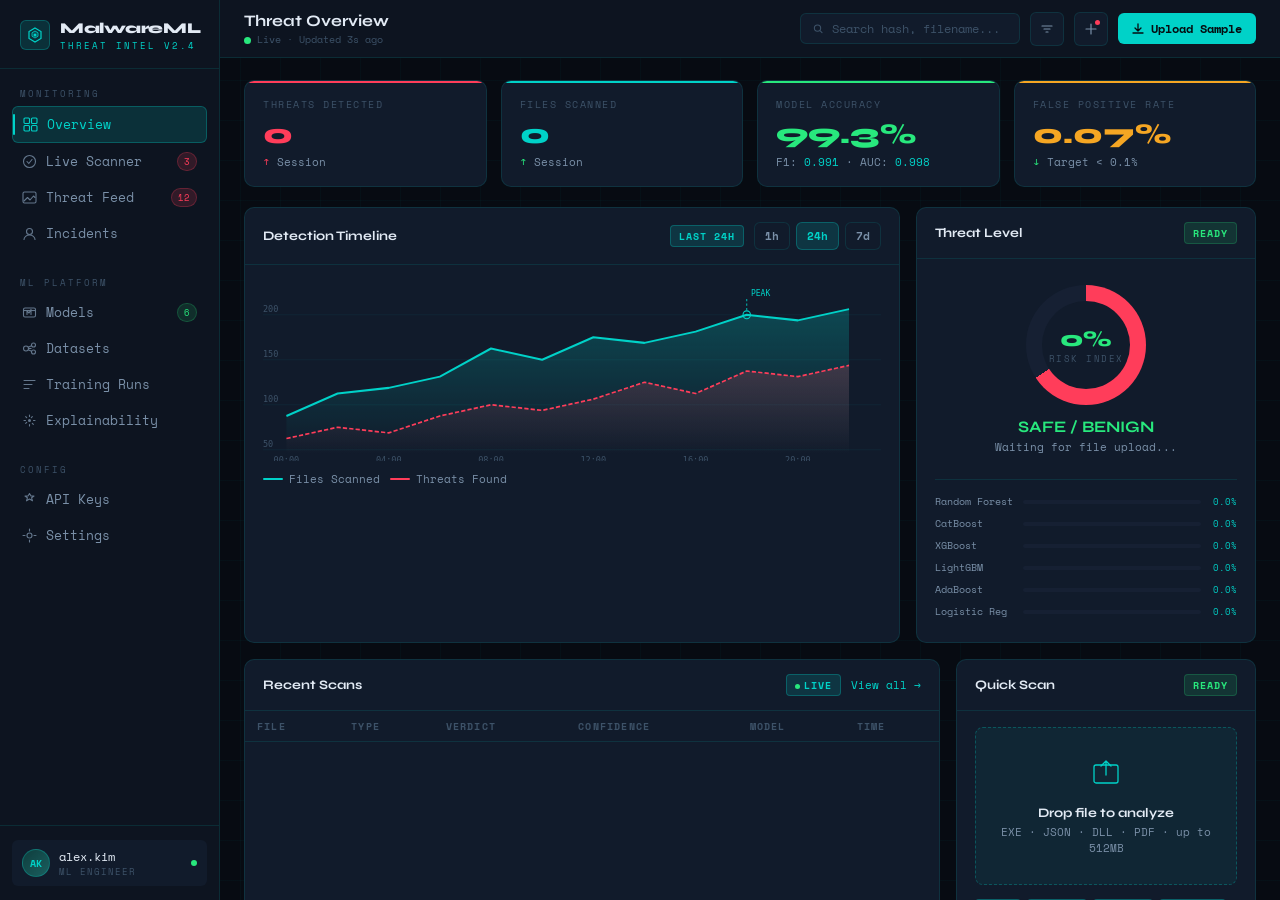
==== commit 41fb3c3a: "NOTHING" ====
--- a/web/index.html
+++ b/web/index.html
@@ -1,822 +1,1263 @@
 <!DOCTYPE html>
-<html lang="vi">
+<html lang="en">
 <head>
-    <meta charset="UTF-8">
-    <meta name="viewport" content="width=device-width, initial-scale=1.0">
-    <title>EMBER AI: Trình phân tích & Phát hiện Malware PE trực quan</title>
-    <meta name="description" content="Trải nghiệm và tương tác trực quan toàn bộ pipeline học máy phân loại mã độc sử dụng bộ dữ liệu EMBER và mô hình LightGBM/Random Forest">
-    <!-- Google Fonts -->
-    <link rel="preconnect" href="https://fonts.googleapis.com">
-    <link rel="preconnect" href="https://fonts.gstatic.com" crossorigin>
-    <link href="https://fonts.googleapis.com/css2?family=Inter:wght@300;400;500;600;700&family=Orbitron:wght@500;700;900&family=JetBrains+Mono:wght@400;700&display=swap" rel="stylesheet">
-    <link rel="stylesheet" href="index.css">
+<meta charset="UTF-8">
+<meta name="viewport" content="width=device-width, initial-scale=1.0">
+<title>MalwareML — Threat Intelligence Platform</title>
+<link rel="preconnect" href="https://fonts.googleapis.com">
+<link href="https://fonts.googleapis.com/css2?family=Space+Mono:ital,wght@0,400;0,700;1,400&family=Syne:wght@400;600;700;800&display=swap" rel="stylesheet">
+<link rel="stylesheet" href="index.css">
 </head>
 <body>
-    <!-- Custom Particle Mesh Background Canvas -->
-    <canvas id="particleCanvas"></canvas>
-
-    <!-- App Container -->
-    <div class="app-container">
+<div class="layout">
+
+  <!-- ── SIDEBAR ── -->
+  <aside class="sidebar">
+    <div class="logo-wrap">
+      <div class="logo-icon">
+        <svg viewBox="0 0 16 16" fill="none" xmlns="http://www.w3.org/2000/svg">
+          <path d="M8 1L14 4.5V11.5L8 15L2 11.5V4.5L8 1Z" stroke="#00d2c8" stroke-width="1.2" fill="none"/>
+          <path d="M8 4L11 5.75V9.25L8 11L5 9.25V5.75L8 4Z" fill="rgba(0,210,200,0.2)" stroke="#00d2c8" stroke-width="0.8"/>
+          <circle cx="8" cy="8" r="1.5" fill="#00d2c8"/>
+        </svg>
+      </div>
+      <div>
+        <span class="logo-text">MalwareML</span>
+        <span class="logo-sub">Threat Intel v2.4</span>
+      </div>
+    </div>
+
+    <div class="nav-section">
+      <p class="nav-label">Monitoring</p>
+      <a class="nav-item active" href="#" data-view="overview">
+        <svg class="nav-icon" viewBox="0 0 15 15" fill="none"><rect x="1" y="1" width="5.5" height="5.5" rx="1" stroke="currentColor" stroke-width="1.1"/><rect x="8.5" y="1" width="5.5" height="5.5" rx="1" stroke="currentColor" stroke-width="1.1"/><rect x="1" y="8.5" width="5.5" height="5.5" rx="1" stroke="currentColor" stroke-width="1.1"/><rect x="8.5" y="8.5" width="5.5" height="5.5" rx="1" stroke="currentColor" stroke-width="1.1"/></svg>
+        Overview
+      </a>
+      <a class="nav-item" href="#" data-view="scanner">
+        <svg class="nav-icon" viewBox="0 0 15 15" fill="none"><circle cx="7.5" cy="7.5" r="6" stroke="currentColor" stroke-width="1.1"/><path d="M5 7.5L6.8 9.5L10 5.5" stroke="currentColor" stroke-width="1.1" stroke-linecap="round"/></svg>
+        Live Scanner
+        <span class="nav-badge">3</span>
+      </a>
+      <a class="nav-item" href="#" data-view="feed">
+        <svg class="nav-icon" viewBox="0 0 15 15" fill="none"><path d="M2 11L5.5 7.5L8 10L11.5 6L13 7.5" stroke="currentColor" stroke-width="1.1" stroke-linecap="round" stroke-linejoin="round"/><rect x="1" y="2" width="13" height="11" rx="1.5" stroke="currentColor" stroke-width="1.1"/></svg>
+        Threat Feed
+        <span class="nav-badge">12</span>
+      </a>
+      <a class="nav-item" href="#" data-view="incidents">
+        <svg class="nav-icon" viewBox="0 0 15 15" fill="none"><circle cx="7.5" cy="5.5" r="3" stroke="currentColor" stroke-width="1.1"/><path d="M2 13.5c0-2.485 2.462-4.5 5.5-4.5s5.5 2.015 5.5 4.5" stroke="currentColor" stroke-width="1.1" stroke-linecap="round"/></svg>
+        Incidents
+      </a>
+    </div>
+
+    <div class="nav-section">
+      <p class="nav-label">ML Platform</p>
+      <a class="nav-item" href="#" data-view="models">
+        <svg class="nav-icon" viewBox="0 0 15 15" fill="none"><rect x="1.5" y="3" width="12" height="9" rx="1.5" stroke="currentColor" stroke-width="1.1"/><path d="M5 9.5V6l2 2 2-3.5V9.5" stroke="currentColor" stroke-width="1.1" stroke-linecap="round" stroke-linejoin="round"/><path d="M1.5 5.5h12" stroke="currentColor" stroke-width="1.1"/></svg>
+        Models
+        <span class="nav-badge ok">6</span>
+      </a>
+      <a class="nav-item" href="#" data-view="datasets">
+        <svg class="nav-icon" viewBox="0 0 15 15" fill="none"><circle cx="4" cy="7.5" r="2.5" stroke="currentColor" stroke-width="1.1"/><circle cx="11.5" cy="4" r="2" stroke="currentColor" stroke-width="1.1"/><circle cx="11.5" cy="11" r="2" stroke="currentColor" stroke-width="1.1"/><path d="M6.5 7.5H9.5" stroke="currentColor" stroke-width="1.1"/><path d="M6.2 6.2L9.5 4.7" stroke="currentColor" stroke-width="1.1"/><path d="M6.2 8.8L9.5 10.3" stroke="currentColor" stroke-width="1.1"/></svg>
+        Datasets
+      </a>
+      <a class="nav-item" href="#" data-view="training">
+        <svg class="nav-icon" viewBox="0 0 15 15" fill="none"><path d="M2 3.5h11M2 7.5h8M2 11.5h5" stroke="currentColor" stroke-width="1.1" stroke-linecap="round"/></svg>
+        Training Runs
+      </a>
+      <a class="nav-item" href="#" data-view="explainability">
+        <svg class="nav-icon" viewBox="0 0 15 15" fill="none"><circle cx="7.5" cy="7.5" r="1.5" fill="currentColor"/><path d="M7.5 2v1.5M7.5 11.5V13M2 7.5h1.5M11.5 7.5H13M3.7 3.7l1 1M10.3 10.3l1 1M10.3 3.7l-1 1M4.7 9.3l-1 1" stroke="currentColor" stroke-width="1.1" stroke-linecap="round"/></svg>
+        Explainability
+      </a>
+    </div>
+
+    <div class="nav-section">
+      <p class="nav-label">Config</p>
+      <a class="nav-item" href="#" data-view="apikeys">
+        <svg class="nav-icon" viewBox="0 0 15 15" fill="none"><path d="M7.5 1.5L9 4h3l-2.4 1.8.9 3L7.5 7 4.5 8.8l.9-3L3 4h3l1.5-2.5z" stroke="currentColor" stroke-width="1.1" stroke-linejoin="round"/></svg>
+        API Keys
+      </a>
+      <a class="nav-item" href="#" data-view="settings">
+        <svg class="nav-icon" viewBox="0 0 15 15" fill="none"><circle cx="7.5" cy="7.5" r="2.5" stroke="currentColor" stroke-width="1.1"/><path d="M7.5 1v2M7.5 12v2M1 7.5h2M12 7.5h2" stroke="currentColor" stroke-width="1.1" stroke-linecap="round"/></svg>
+        Settings
+      </a>
+    </div>
+
+    <div class="sidebar-footer">
+      <div class="user-card">
+        <div class="avatar">AK</div>
+        <div class="user-info">
+          <div class="user-name">alex.kim</div>
+          <div class="user-role">ML Engineer</div>
+        </div>
+        <div class="status-dot"></div>
+      </div>
+    </div>
+  </aside>
+
+  <!-- ── MAIN ── -->
+  <main class="main">
+    <div class="topbar">
+      <div>
+        <div class="page-title">Threat Overview</div>
+        <div class="page-path" style="font-size:10px;color:var(--text-dim);margin-top:2px;">
+          <span class="live-dot"></span>Live · Updated 3s ago
+        </div>
+      </div>
+      <div class="topbar-right">
+        <div class="search-box">
+          <svg width="12" height="12" viewBox="0 0 12 12" fill="none"><circle cx="5" cy="5" r="3.5" stroke="#3d5268" stroke-width="1.2"/><path d="M8 8l2 2" stroke="#3d5268" stroke-width="1.2" stroke-linecap="round"/></svg>
+          <input type="text" placeholder="Search hash, filename...">
+        </div>
+        <button class="icon-btn">
+          <svg width="14" height="14" viewBox="0 0 14 14" fill="none"><path d="M2 4h10M4 7h6M6 10h2" stroke="currentColor" stroke-width="1.2" stroke-linecap="round"/></svg>
+        </button>
+        <button class="icon-btn">
+          <svg width="14" height="14" viewBox="0 0 14 14" fill="none"><path d="M7 2v10M2 7h10" stroke="currentColor" stroke-width="1.2" stroke-linecap="round"/></svg>
+          <div class="notif-dot"></div>
+        </button>
+        <button class="btn btn-primary">
+          <svg width="12" height="12" viewBox="0 0 12 12" fill="none"><path d="M6 1v7M3 5l3 3 3-3M1 10h10" stroke="currentColor" stroke-width="1.3" stroke-linecap="round" stroke-linejoin="round"/></svg>
+          Upload Sample
+        </button>
+      </div>
+    </div>
+
+    <div class="content">
+      <!-- ── VIEW: OVERVIEW ── -->
+      <div id="view-overview" class="dashboard-view">
+      <!-- Metric Cards -->
+      <div class="metrics-grid">
+        <div class="metric-card red">
+          <div class="metric-label">Threats Detected</div>
+          <div class="metric-val red" id="metric-threats">0</div>
+          <div class="metric-delta"><span class="up">↑</span> Session</div>
+        </div>
+        <div class="metric-card cyan">
+          <div class="metric-label">Files Scanned</div>
+          <div class="metric-val cyan" id="metric-scanned">0</div>
+          <div class="metric-delta"><span class="down">↑</span> Session</div>
+        </div>
+        <div class="metric-card green">
+          <div class="metric-label">Model Accuracy</div>
+          <div class="metric-val green" id="metric-accuracy">99.3%</div>
+          <div class="metric-delta">F1: <span style="color:var(--cyan)" id="metric-f1">0.991</span> · AUC: <span style="color:var(--cyan)" id="metric-auc">0.998</span></div>
+        </div>
+        <div class="metric-card amber">
+          <div class="metric-label">False Positive Rate</div>
+          <div class="metric-val amber">0.07%</div>
+          <div class="metric-delta"><span class="down">↓</span> Target < 0.1%</div>
+        </div>
+      </div>
+
+      <!-- Row: Chart + Threat Gauge -->
+      <div class="row-2col">
+        <!-- Detection Timeline -->
+        <div class="panel">
+          <div class="panel-header">
+            <div class="panel-title">Detection Timeline</div>
+            <span class="tag tag-cyan">Last 24h</span>
+            <div class="flex-center gap-6 ml-auto">
+              <button class="btn btn-ghost" style="padding:5px 10px;font-size:10.5px;">1h</button>
+              <button class="btn btn-ghost" style="padding:5px 10px;font-size:10.5px;background:var(--cyan-dim);color:var(--cyan);border-color:var(--border-strong)">24h</button>
+              <button class="btn btn-ghost" style="padding:5px 10px;font-size:10.5px;">7d</button>
+            </div>
+          </div>
+          <div class="panel-body">
+            <div class="chart-area">
+              <svg viewBox="0 0 580 160" preserveAspectRatio="none" xmlns="http://www.w3.org/2000/svg">
+                <defs>
+                  <linearGradient id="cyanGrad" x1="0" y1="0" x2="0" y2="1">
+                    <stop offset="0%" stop-color="#00d2c8" stop-opacity="0.25"/>
+                    <stop offset="100%" stop-color="#00d2c8" stop-opacity="0"/>
+                  </linearGradient>
+                  <linearGradient id="redGrad" x1="0" y1="0" x2="0" y2="1">
+                    <stop offset="0%" stop-color="#ff3d5a" stop-opacity="0.2"/>
+                    <stop offset="100%" stop-color="#ff3d5a" stop-opacity="0"/>
+                  </linearGradient>
+                </defs>
+                <!-- Grid lines -->
+                <line x1="0" y1="30" x2="580" y2="30" stroke="rgba(0,210,200,0.06)" stroke-width="1"/>
+                <line x1="0" y1="70" x2="580" y2="70" stroke="rgba(0,210,200,0.06)" stroke-width="1"/>
+                <line x1="0" y1="110" x2="580" y2="110" stroke="rgba(0,210,200,0.06)" stroke-width="1"/>
+                <line x1="0" y1="150" x2="580" y2="150" stroke="rgba(0,210,200,0.06)" stroke-width="1"/>
+
+                <!-- Labels -->
+                <text x="0" y="28" fill="#3d5268" font-size="8" font-family="monospace">200</text>
+                <text x="0" y="68" fill="#3d5268" font-size="8" font-family="monospace">150</text>
+                <text x="0" y="108" fill="#3d5268" font-size="8" font-family="monospace">100</text>
+                <text x="0" y="148" fill="#3d5268" font-size="8" font-family="monospace">50</text>
+
+                <!-- Scanned area fill -->
+                <path d="M22,120 L70,100 L118,95 L166,85 L214,60 L262,70 L310,50 L358,55 L406,45 L454,30 L502,35 L550,25 L550,155 L22,155 Z"
+                  fill="url(#cyanGrad)"/>
+                <!-- Scanned line -->
+                <path d="M22,120 L70,100 L118,95 L166,85 L214,60 L262,70 L310,50 L358,55 L406,45 L454,30 L502,35 L550,25"
+                  fill="none" stroke="#00d2c8" stroke-width="1.8" stroke-linejoin="round"/>
+
+                <!-- Threats area fill -->
+                <path d="M22,140 L70,130 L118,135 L166,120 L214,110 L262,115 L310,105 L358,90 L406,100 L454,80 L502,85 L550,75 L550,155 L22,155 Z"
+                  fill="url(#redGrad)"/>
+                <!-- Threats line -->
+                <path d="M22,140 L70,130 L118,135 L166,120 L214,110 L262,115 L310,105 L358,90 L406,100 L454,80 L502,85 L550,75"
+                  fill="none" stroke="#ff3d5a" stroke-width="1.5" stroke-linejoin="round" stroke-dasharray="4,2"/>
+
+                <!-- X axis labels -->
+                <text x="22" y="162" fill="#3d5268" font-size="8" font-family="monospace" text-anchor="middle">00:00</text>
+                <text x="118" y="162" fill="#3d5268" font-size="8" font-family="monospace" text-anchor="middle">04:00</text>
+                <text x="214" y="162" fill="#3d5268" font-size="8" font-family="monospace" text-anchor="middle">08:00</text>
+                <text x="310" y="162" fill="#3d5268" font-size="8" font-family="monospace" text-anchor="middle">12:00</text>
+                <text x="406" y="162" fill="#3d5268" font-size="8" font-family="monospace" text-anchor="middle">16:00</text>
+                <text x="502" y="162" fill="#3d5268" font-size="8" font-family="monospace" text-anchor="middle">20:00</text>
+
+                <!-- Spike callout -->
+                <circle cx="454" cy="30" r="3.5" fill="none" stroke="#00d2c8" stroke-width="1"/>
+                <line x1="454" y1="26" x2="454" y2="14" stroke="#00d2c8" stroke-width="0.8" stroke-dasharray="2,2"/>
+                <text x="458" y="13" fill="#00d2c8" font-size="7.5" font-family="monospace">PEAK</text>
+              </svg>
+            </div>
+            <!-- Legend -->
+            <div class="flex-center gap-10 mt-10" style="font-size:10.5px;">
+              <div class="flex-center gap-6"><div style="width:20px;height:2px;background:var(--cyan);border-radius:1px"></div><span class="text-muted">Files Scanned</span></div>
+              <div class="flex-center gap-6"><div style="width:20px;height:2px;background:var(--red);border-radius:1px;border-top:1px dashed var(--red)"></div><span class="text-muted">Threats Found</span></div>
+            </div>
+          </div>
+        </div>
+
+        <!-- Threat Gauge -->
+        <div class="panel">
+          <div class="panel-header">
+            <div class="panel-title">Threat Level</div>
+            <span class="tag tag-green pulse" id="threat-pulse">READY</span>
+          </div>
+          <div class="panel-body">
+            <div class="threat-gauge">
+              <div class="gauge-ring" id="gauge-ring">
+                <div class="gauge-inner">
+                  <span class="gauge-pct" id="gauge-pct" style="color: var(--green);">0%</span>
+                  <span class="gauge-lbl" id="gauge-lbl">risk index</span>
+                </div>
+              </div>
+              <div class="threat-level" id="threat-level" style="color: var(--green);">SAFE / BENIGN</div>
+              <div class="threat-desc" id="threat-desc">Waiting for file upload...</div>
+            </div>
+            <div class="sep"></div>
+            <div class="threat-bars" id="baseline-models-bars">
+              <!-- Random Forest -->
+              <div class="threat-row">
+                <span class="threat-type">Random Forest</span>
+                <div class="tbar-track"><div class="tbar-fill" id="bar-rf" style="width:0%;background:var(--cyan)"></div></div>
+                <span class="threat-pct-label text-cyan" id="pct-rf">0.0%</span>
+              </div>
+              <!-- CatBoost -->
+              <div class="threat-row">
+                <span class="threat-type">CatBoost</span>
+                <div class="tbar-track"><div class="tbar-fill" id="bar-cat" style="width:0%;background:var(--cyan)"></div></div>
+                <span class="threat-pct-label text-cyan" id="pct-cat">0.0%</span>
+              </div>
+              <!-- XGBoost -->
+              <div class="threat-row">
+                <span class="threat-type">XGBoost</span>
+                <div class="tbar-track"><div class="tbar-fill" id="bar-xgb" style="width:0%;background:var(--cyan)"></div></div>
+                <span class="threat-pct-label text-cyan" id="pct-xgb">0.0%</span>
+              </div>
+              <!-- LightGBM -->
+              <div class="threat-row">
+                <span class="threat-type">LightGBM</span>
+                <div class="tbar-track"><div class="tbar-fill" id="bar-lgb" style="width:0%;background:var(--cyan)"></div></div>
+                <span class="threat-pct-label text-cyan" id="pct-lgb">0.0%</span>
+              </div>
+              <!-- AdaBoost -->
+              <div class="threat-row">
+                <span class="threat-type">AdaBoost</span>
+                <div class="tbar-track"><div class="tbar-fill" id="bar-ada" style="width:0%;background:var(--cyan)"></div></div>
+                <span class="threat-pct-label text-cyan" id="pct-ada">0.0%</span>
+              </div>
+              <!-- Logistic Reg -->
+              <div class="threat-row">
+                <span class="threat-type">Logistic Reg</span>
+                <div class="tbar-track"><div class="tbar-fill" id="bar-lr" style="width:0%;background:var(--cyan)"></div></div>
+                <span class="threat-pct-label text-cyan" id="pct-lr">0.0%</span>
+              </div>
+            </div>
+          </div>
+        </div>
+      </div>
+
+      <!-- Row: Recent Scans + Upload + Terminal -->
+      <div class="row-2col" style="grid-template-columns: 1fr 300px;">
+        <!-- Recent Scans -->
+        <div class="panel">
+          <div class="panel-header">
+            <div class="panel-title">Recent Scans</div>
+            <span class="tag tag-cyan"><span class="live-dot" style="width:5px;height:5px;margin-right:4px"></span>Live</span>
+            <a href="#" style="margin-left:auto;font-size:10.5px;color:var(--cyan);text-decoration:none">View all →</a>
+          </div>
+          <div style="overflow-x:auto">
+            <table>
+              <thead>
+                <tr>
+                  <th>File</th>
+                  <th>Type</th>
+                  <th>Verdict</th>
+                  <th>Confidence</th>
+                  <th>Model</th>
+                  <th>Time</th>
+                </tr>
+              </thead>
+              <tbody id="recent-scans-tbody">
+                <!-- Rows will be added dynamically by JS -->
+              </tbody>
+            </table>
+          </div>
+        </div>
+
+        <!-- Right column: Upload + Terminal -->
+        <div style="display:flex;flex-direction:column;gap:16px">
+          <!-- Upload -->
+          <div class="panel">
+            <div class="panel-header">
+              <div class="panel-title">Quick Scan</div>
+              <span class="tag tag-green">Ready</span>
+            </div>
+            <div class="panel-body">
+              <div class="upload-zone" id="upload-zone">
+                <input type="file" id="file-upload" style="display:none;" />
+                <div class="upload-icon">
+                  <svg width="28" height="28" viewBox="0 0 28 28" fill="none"><rect x="2" y="6" width="24" height="18" rx="2" stroke="#00d2c8" stroke-width="1.3"/><path d="M14 2v14M9 7l5-5 5 5" stroke="#00d2c8" stroke-width="1.3" stroke-linecap="round" stroke-linejoin="round"/></svg>
+                </div>
+                <div class="upload-text">Drop file to analyze</div>
+                <div class="upload-sub">EXE · JSON · DLL · PDF · up to 512MB</div>
+              </div>
+              <div style="display:flex;gap:6px;flex-wrap:wrap">
+                <span class="tag tag-cyan">PE32</span>
+                <span class="tag tag-cyan">Office</span>
+                <span class="tag tag-cyan">Script</span>
+                <span class="tag tag-cyan">Archive</span>
+                <span class="tag tag-cyan">APK</span>
+              </div>
+            </div>
+          </div>
+
+          <!-- Terminal -->
+          <div class="panel">
+            <div class="panel-header">
+              <div class="panel-title">System Log</div>
+              <span class="flex-center gap-6" style="font-size:9.5px;color:var(--green)"><span class="live-dot" style="width:5px;height:5px"></span>Live</span>
+            </div>
+            <div class="panel-body" style="padding:10px 12px">
+              <div class="terminal" id="system-terminal">
+                <div class="t-line"><span class="t-time" id="init-time">00:00:00</span><span class="t-tag t-info">[SYS]</span><span class="t-msg">MalwareML Pipeline initialized. Waiting for input...</span></div>
+              </div>
+            </div>
+          </div>
+        </div>
+      </div>
+
+      <!-- Row: Models + Training -->
+      <div class="row-3col">
+        <!-- Active Models -->
+        <div class="panel" style="grid-column: span 2;">
+          <div class="panel-header">
+            <div class="panel-title">Active ML Models</div>
+            <a href="#" style="margin-left:auto;font-size:10.5px;color:var(--cyan);text-decoration:none">Manage →</a>
+          </div>
+          <div class="panel-body">
+            <div style="display:grid;grid-template-columns:1fr 1fr;gap:12px">
+              <div class="model-card">
+                <div class="flex-center gap-8 mb-10">
+                  <div class="model-name">RandomForest v3</div>
+                  <span class="tag tag-green" style="margin-left:auto">Active</span>
+                </div>
+                <div class="model-type">Ensemble · Feature-based</div>
+                <div class="model-stats">
+                  <div class="mstat"><div class="mstat-val">99.3%</div><div class="mstat-lbl">Accuracy</div></div>
+                  <div class="mstat"><div class="mstat-val" style="color:var(--green)">0.991</div><div class="mstat-lbl">F1 Score</div></div>
+                </div>
+                <div class="model-footer">
+                  <span class="tag tag-cyan">Primary</span>
+                  <span class="text-dim" style="font-size:9.5px;margin-left:auto">↓ 2.4ms</span>
+                </div>
+              </div>
+              <div class="model-card">
+                <div class="flex-center gap-8 mb-10">
+                  <div class="model-name">DeepNN v2</div>
+                  <span class="tag tag-green" style="margin-left:auto">Active</span>
+                </div>
+                <div class="model-type">Deep Learning · CNN</div>
+                <div class="model-stats">
+                  <div class="mstat"><div class="mstat-val">98.7%</div><div class="mstat-lbl">Accuracy</div></div>
+                  <div class="mstat"><div class="mstat-val" style="color:var(--green)">0.985</div><div class="mstat-lbl">F1 Score</div></div>
+                </div>
+                <div class="model-footer">
+                  <span class="tag tag-amber">Secondary</span>
+                  <span class="text-dim" style="font-size:9.5px;margin-left:auto">↓ 18ms</span>
+                </div>
+              </div>
+              <div class="model-card">
+                <div class="flex-center gap-8 mb-10">
+                  <div class="model-name">GradientBoost v1</div>
+                  <span class="tag tag-amber" style="margin-left:auto">Shadow</span>
+                </div>
+                <div class="model-type">Gradient Boosting · XGBoost</div>
+                <div class="model-stats">
+                  <div class="mstat"><div class="mstat-val" style="color:var(--amber)">97.1%</div><div class="mstat-lbl">Accuracy</div></div>
+                  <div class="mstat"><div class="mstat-val" style="color:var(--amber)">0.969</div><div class="mstat-lbl">F1 Score</div></div>
+                </div>
+                <div class="model-footer">
+                  <span class="tag tag-amber">Testing</span>
+                  <span class="text-dim" style="font-size:9.5px;margin-left:auto">↓ 1.1ms</span>
+                </div>
+              </div>
+              <div class="model-card" style="border-style:dashed;display:flex;flex-direction:column;align-items:center;justify-content:center;padding:20px;cursor:pointer;opacity:0.6">
+                <div style="width:32px;height:32px;border-radius:50%;background:var(--bg-base);border:1px solid var(--border-strong);display:flex;align-items:center;justify-content:center;margin-bottom:8px">
+                  <svg width="14" height="14" viewBox="0 0 14 14" fill="none"><path d="M7 2v10M2 7h10" stroke="#00d2c8" stroke-width="1.2" stroke-linecap="round"/></svg>
+                </div>
+                <div style="font-size:11.5px;color:var(--text-secondary)">Deploy new model</div>
+              </div>
+            </div>
+          </div>
+        </div>
+
+        <!-- Training Progress -->
+        <div class="panel">
+          <div class="panel-header">
+            <div class="panel-title">Training Progress</div>
+            <span class="tag tag-amber pulse">Running</span>
+          </div>
+          <div class="panel-body">
+            <div style="margin-bottom:14px">
+              <div class="flex-center gap-6 mb-10" style="font-size:10.5px">
+                <span class="text-muted">Transformer-v4</span>
+                <span style="margin-left:auto;color:var(--cyan);font-size:10px">Epoch 42/100</span>
+              </div>
+              <div class="progress-item">
+                <div class="progress-header"><span class="progress-name">Training Loss</span><span class="progress-val">0.032</span></div>
+                <div class="progress-track"><div class="progress-fill" style="width:78%"></div></div>
+              </div>
+              <div class="progress-item">
+                <div class="progress-header"><span class="progress-name">Validation Acc</span><span class="progress-val" style="color:var(--amber)">96.8%</span></div>
+                <div class="progress-track"><div class="progress-fill amber" style="width:62%"></div></div>
+              </div>
+              <div class="progress-item">
+                <div class="progress-header"><span class="progress-name">ETA</span><span class="progress-val" style="color:var(--purple)">2h 14m</span></div>
+                <div class="progress-track"><div class="progress-fill purple" style="width:42%"></div></div>
+              </div>
+            </div>
+            <div class="sep"></div>
+            <div style="font-size:10.5px;color:var(--text-secondary);line-height:2">
+              <div class="flex-center gap-6"><span class="text-dim">GPU</span><span style="margin-left:auto">RTX 4090 · 94% util</span></div>
+              <div class="flex-center gap-6"><span class="text-dim">Samples</span><span style="margin-left:auto">1.2M train / 240K val</span></div>
+              <div class="flex-center gap-6"><span class="text-dim">LR</span><span style="margin-left:auto;color:var(--cyan)">2e-5 (cosine decay)</span></div>
+              <div class="flex-center gap-6"><span class="text-dim">Batch</span><span style="margin-left:auto">512</span></div>
+            </div>
+            <div class="sep"></div>
+            <div style="display:flex;gap:8px">
+              <button class="btn btn-ghost" style="flex:1;justify-content:center;font-size:10.5px">Pause</button>
+              <button class="btn btn-primary" style="flex:1;justify-content:center;font-size:10.5px">Details</button>
+            </div>
+          </div>
+        </div>
+      </div>
+      <!-- view-overview end -->
+      </div>
+
+      <!-- ── VIEW: LIVE SCANNER ── -->
+      <div id="view-scanner" class="dashboard-view" style="display:none;">
+        <div class="panel" style="margin-bottom:16px;">
+          <div class="panel-header">
+            <div class="panel-title">Advanced Threat Scanner</div>
+            <span class="tag tag-green">AI Engine Active</span>
+          </div>
+          <div class="panel-body">
+            <div style="display:grid;grid-template-columns:1fr 1fr;gap:20px;">
+              <div>
+                <div class="upload-zone" id="scanner-upload-zone" style="padding:50px 20px;">
+                  <input type="file" id="scanner-file-upload" style="display:none;" />
+                  <div class="upload-icon">⚡</div>
+                  <div class="upload-text">Select or Drag any file to Scan</div>
+                  <div class="upload-sub">Fully extracts PE structure & runs 6 ML classifiers</div>
+                </div>
+                
+                <h4 style="margin-bottom:10px;font-family:var(--display);color:var(--text-secondary);">Demo Test Samples</h4>
+                <div style="display:grid;grid-template-columns:1fr 1fr;gap:8px;">
+                  <button class="btn btn-ghost select-sample-btn" data-sample="putty_benign.exe" style="justify-content:center;">🟢 putty_benign.exe</button>
+                  <button class="btn btn-ghost select-sample-btn" data-sample="chrome_installer.exe" style="justify-content:center;">🟢 chrome_installer.exe</button>
+                  <button class="btn btn-ghost select-sample-btn" data-sample="wannacry_ransomware.exe" style="color:var(--red);border-color:var(--red-dim);justify-content:center;">🔴 wannacry.exe</button>
+                  <button class="btn btn-ghost select-sample-btn" data-sample="unknown_trojan.exe" style="color:var(--amber);border-color:var(--amber-dim);justify-content:center;">🟡 unknown_trojan.exe</button>
+                </div>
+              </div>
+
+              <!-- Scanner Pipeline Visualization (VisuAlgo Style) -->
+              <div style="background:var(--bg-base);border:1px solid var(--border);border-radius:8px;padding:15px;display:flex;flex-direction:column;gap:12px;">
+                <h4 style="font-family:var(--display);font-size:12px;color:var(--cyan);text-transform:uppercase;letter-spacing:1px;margin-bottom:4px;">Pipeline Diễn Họa (Step-by-step)</h4>
+                
+                <div class="pipeline-step" id="pstep-1" style="opacity:0.4;transition:all 0.3s;display:flex;align-items:center;gap:10px;background:var(--bg-card);padding:8px 12px;border-radius:6px;border:1px solid var(--border);">
+                  <div class="step-num" style="width:20px;height:20px;border-radius:50%;background:var(--text-dim);display:flex;align-items:center;justify-content:center;font-size:10px;font-weight:bold;color:white;">1</div>
+                  <div style="font-size:11.5px;"><strong style="color:var(--text-primary);">Magic PE Header Check</strong><br/><span style="font-size:10px;color:var(--text-secondary);">Verify MS-DOS MZ signature & PE offsets.</span></div>
+                </div>
+                <div class="pipeline-step" id="pstep-2" style="opacity:0.4;transition:all 0.3s;display:flex;align-items:center;gap:10px;background:var(--bg-card);padding:8px 12px;border-radius:6px;border:1px solid var(--border);">
+                  <div class="step-num" style="width:20px;height:20px;border-radius:50%;background:var(--text-dim);display:flex;align-items:center;justify-content:center;font-size:10px;font-weight:bold;color:white;">2</div>
+                  <div style="font-size:11.5px;"><strong style="color:var(--text-primary);">Feature Extraction (2,381 Features)</strong><br/><span style="font-size:10px;color:var(--text-secondary);">Run PEFeatureExtractor for Sections, Imports, Header...</span></div>
+                </div>
+                <div class="pipeline-step" id="pstep-3" style="opacity:0.4;transition:all 0.3s;display:flex;align-items:center;gap:10px;background:var(--bg-card);padding:8px 12px;border-radius:6px;border:1px solid var(--border);">
+                  <div class="step-num" style="width:20px;height:20px;border-radius:50%;background:var(--text-dim);display:flex;align-items:center;justify-content:center;font-size:10px;font-weight:bold;color:white;">3</div>
+                  <div style="font-size:11.5px;"><strong style="color:var(--text-primary);">Scaler Transformation</strong><br/><span style="font-size:10px;color:var(--text-secondary);">Scale Top 200 Features using MinMaxScaler.</span></div>
+                </div>
+                <div class="pipeline-step" id="pstep-4" style="opacity:0.4;transition:all 0.3s;display:flex;align-items:center;gap:10px;background:var(--bg-card);padding:8px 12px;border-radius:6px;border:1px solid var(--border);">
+                  <div class="step-num" style="width:20px;height:20px;border-radius:50%;background:var(--text-dim);display:flex;align-items:center;justify-content:center;font-size:10px;font-weight:bold;color:white;">4</div>
+                  <div style="font-size:11.5px;"><strong style="color:var(--text-primary);">Parallel Classifiers Prediction</strong><br/><span style="font-size:10px;color:var(--text-secondary);">Evaluate Random Forest, LightGBM, CatBoost...</span></div>
+                </div>
+                <div class="pipeline-step" id="pstep-5" style="opacity:0.4;transition:all 0.3s;display:flex;align-items:center;gap:10px;background:var(--bg-card);padding:8px 12px;border-radius:6px;border:1px solid var(--border);">
+                  <div class="step-num" style="width:20px;height:20px;border-radius:50%;background:var(--text-dim);display:flex;align-items:center;justify-content:center;font-size:10px;font-weight:bold;color:white;">5</div>
+                  <div style="font-size:11.5px;"><strong style="color:var(--text-primary);">Risk Calibration & Verdict</strong><br/><span style="font-size:10px;color:var(--text-secondary);">Calibrate entropy & certs. Produce Threat Verdict.</span></div>
+                </div>
+              </div>
+            </div>
+          </div>
+        </div>
+
+        <!-- Scan Result Panel -->
+        <div id="scanner-result-panel" class="panel" style="display:none;animation:fadeInUp 0.4s;">
+          <div class="panel-header" style="border-color:var(--border-strong);">
+            <div class="panel-title" id="scan-res-filename">file_result.exe</div>
+            <span class="tag tag-red" id="scan-res-badge">MALWARE</span>
+          </div>
+          <div class="panel-body">
+            <div style="display:grid;grid-template-columns:300px 1fr;gap:20px;">
+              <div>
+                <div class="threat-gauge">
+                  <div class="gauge-ring" id="scanner-gauge-ring">
+                    <div class="gauge-inner">
+                      <span class="gauge-pct" id="scanner-gauge-pct">98.7%</span>
+                      <span class="gauge-lbl">threat score</span>
+                    </div>
+                  </div>
+                  <div class="threat-level" id="scanner-threat-level">DANGEROUS</div>
+                </div>
+                <div class="sep"></div>
+                <div class="threat-bars" id="scanner-model-bars">
+                  <!-- Dynamic Bars go here -->
+                </div>
+              </div>
+
+              <div>
+                <h4 style="font-family:var(--display);color:var(--text-primary);margin-bottom:10px;">File Structural Metadata</h4>
+                <div style="display:grid;grid-template-columns:1fr 1fr;gap:10px;margin-bottom:20px;">
+                  <div style="background:var(--bg-elevated);padding:10px;border-radius:6px;">
+                    <div style="font-size:9px;color:var(--text-dim);">FILE SIZE</div>
+                    <div style="font-size:14px;color:white;font-weight:bold;margin-top:2px;" id="smd-size">--</div>
+                  </div>
+                  <div style="background:var(--bg-elevated);padding:10px;border-radius:6px;">
+                    <div style="font-size:9px;color:var(--text-dim);">VIRTUAL SIZE</div>
+                    <div style="font-size:14px;color:white;font-weight:bold;margin-top:2px;" id="smd-vsize">--</div>
+                  </div>
+                  <div style="background:var(--bg-elevated);padding:10px;border-radius:6px;">
+                    <div style="font-size:9px;color:var(--text-dim);">SECTIONS COUNT</div>
+                    <div style="font-size:14px;color:white;font-weight:bold;margin-top:2px;" id="smd-sections">--</div>
+                  </div>
+                  <div style="background:var(--bg-elevated);padding:10px;border-radius:6px;">
+                    <div style="font-size:9px;color:var(--text-dim);">TOTAL IMPORTS</div>
+                    <div style="font-size:14px;color:white;font-weight:bold;margin-top:2px;" id="smd-imports">--</div>
+                  </div>
+                </div>
+
+                <h4 style="font-family:var(--display);color:var(--text-primary);margin-bottom:10px;">Threat Intelligence Indicators</h4>
+                <div id="scanner-indicators-list" style="display:flex;flex-direction:column;gap:8px;">
+                  <!-- Dynamic Indicators go here -->
+                </div>
+              </div>
+            </div>
+          </div>
+        </div>
+      </div>
+
+      <!-- ── VIEW: THREAT FEED ── -->
+      <div id="view-feed" class="dashboard-view" style="display:none;">
+        <div class="panel">
+          <div class="panel-header">
+            <div class="panel-title">Global Malware Threat Intelligence Feed</div>
+            <div class="search-box" style="width:250px;">
+              <input type="text" id="feed-search" placeholder="Filter CVE / Name...">
+            </div>
+          </div>
+          <div style="overflow-x:auto">
+            <table>
+              <thead>
+                <tr>
+                  <th>Threat / Family</th>
+                  <th>Type</th>
+                  <th>Primary Vector</th>
+                  <th>Global Impact</th>
+                  <th>ML Signature Match</th>
+                  <th>Status</th>
+                </tr>
+              </thead>
+              <tbody id="feed-table-body">
+                <tr>
+                  <td><strong style="color:var(--red);">LockBit 3.0 Variant</strong><br/><span style="font-size:9px;color:var(--text-dim);">CVE-2024-3094 Exploiter</span></td>
+                  <td><span class="tag tag-red">Ransomware</span></td>
+                  <td>UPX Packed / Process Hollowing</td>
+                  <td><span style="color:var(--red);">CRITICAL</span></td>
+                  <td><span class="text-cyan">99.6% (RF-v3)</span></td>
+                  <td><span class="tag tag-red pulse" style="padding:2px 6px;">ACTIVE</span></td>
+                </tr>
+                <tr>
+                  <td><strong style="color:var(--amber);">AgentTesla Spyware</strong><br/><span style="font-size:9px;color:var(--text-dim);">API Hijacker</span></td>
+                  <td><span class="tag tag-amber">Spyware</span></td>
+                  <td>Suspicious Imports (WriteProcessMemory)</td>
+                  <td><span style="color:var(--amber);">HIGH</span></td>
+                  <td><span class="text-cyan">96.8% (LGB-v2)</span></td>
+                  <td><span class="tag tag-amber" style="padding:2px 6px;">MONITORED</span></td>
+                </tr>
+                <tr>
+                  <td><strong style="color:var(--red);">WarmCookie Backdoor</strong><br/><span style="font-size:9px;color:var(--text-dim);">Dropper DLL</span></td>
+                  <td><span class="tag tag-red">Trojan</span></td>
+                  <td>Non-standard Sections (Low Entropy)</td>
+                  <td><span style="color:var(--red);">HIGH</span></td>
+                  <td><span class="text-cyan">87.4% (RF-v3)</span></td>
+                  <td><span class="tag tag-red pulse" style="padding:2px 6px;">ACTIVE</span></td>
+                </tr>
+                <tr>
+                  <td><strong style="color:var(--purple);">Necurs Rootkit</strong><br/><span style="font-size:9px;color:var(--text-dim);">Kernel Driver</span></td>
+                  <td><span class="tag tag-purple" style="color:var(--purple)">Rootkit</span></td>
+                  <td>Stripped Debug / High Entropy Sections</td>
+                  <td><span style="color:var(--purple);">CRITICAL</span></td>
+                  <td><span class="text-cyan">94.1% (LR-v1)</span></td>
+                  <td><span class="tag tag-green" style="padding:2px 6px;">MITIGATED</span></td>
+                </tr>
+                <tr>
+                  <td><strong style="color:var(--green);">PUP.Optional.Conduit</strong><br/><span style="font-size:9px;color:var(--text-dim);">Adware installer</span></td>
+                  <td><span class="tag tag-green">Adware</span></td>
+                  <td>Signed certificate / Normal imports</td>
+                  <td><span style="color:var(--green);">LOW</span></td>
+                  <td><span class="text-cyan">0.05% (Clean)</span></td>
+                  <td><span class="tag tag-green" style="padding:2px 6px;">SAFE</span></td>
+                </tr>
+              </tbody>
+            </table>
+          </div>
+        </div>
+      </div>
+
+      <!-- ── VIEW: INCIDENTS ── -->
+      <div id="view-incidents" class="dashboard-view" style="display:none;">
+        <div class="panel">
+          <div class="panel-header">
+            <div class="panel-title">Active Endpoint Security Incident Console</div>
+            <span class="tag tag-red pulse" id="incidents-count-badge">3 Pending Actions</span>
+          </div>
+          <div style="overflow-x:auto">
+            <table>
+              <thead>
+                <tr>
+                  <th>Endpoint Host</th>
+                  <th>Trigger File</th>
+                  <th>Detection Reason</th>
+                  <th>Severity</th>
+                  <th>Date & Time</th>
+                  <th>Actions</th>
+                </tr>
+              </thead>
+              <tbody id="incidents-table-body">
+                <tr id="incident-row-1">
+                  <td><strong>SRV-FINANCE-01</strong><br/><span style="font-size:9px;color:var(--text-dim);">IP: 192.168.1.45</span></td>
+                  <td><span style="font-family:var(--mono);color:white;">invoice_2026_test.exe</span><br/><span style="font-size:9px;color:var(--text-dim);">MD5: 5a8e2b8109d9</span></td>
+                  <td><span class="text-red">98.7% Ransomware Risk (Random Forest)</span></td>
+                  <td><span class="tag tag-red">CRITICAL</span></td>
+                  <td class="text-dim">May 20, 01:45</td>
+                  <td>
+                    <div style="display:flex;gap:4px;">
+                      <button class="btn btn-primary quarantine-btn" data-id="1" style="padding:4px 8px;font-size:10px;">Quarantine</button>
+                      <button class="btn btn-ghost examine-xai-btn" data-verdict="MALWARE" data-score="98.7" style="padding:4px 8px;font-size:10px;">Examine Tree</button>
+                      <button class="btn btn-ghost ignore-btn" data-id="1" style="padding:4px 8px;font-size:10px;">Ignore</button>
+                    </div>
+                  </td>
+                </tr>
+                <tr id="incident-row-2">
+                  <td><strong>PC-DEV-KIM</strong><br/><span style="font-size:9px;color:var(--text-dim);">IP: 192.168.3.112</span></td>
+                  <td><span style="font-family:var(--mono);color:white;">unknown_payload.exe</span><br/><span style="font-size:9px;color:var(--text-dim);">MD5: 8f9a0c1284d7</span></td>
+                  <td><span class="text-amber">87.4% Trojan Signature Match (LightGBM)</span></td>
+                  <td><span class="tag tag-amber">HIGH</span></td>
+                  <td class="text-dim">May 20, 01:12</td>
+                  <td>
+                    <div style="display:flex;gap:4px;">
+                      <button class="btn btn-primary quarantine-btn" data-id="2" style="padding:4px 8px;font-size:10px;">Quarantine</button>
+                      <button class="btn btn-ghost examine-xai-btn" data-verdict="MALWARE" data-score="87.4" style="padding:4px 8px;font-size:10px;">Examine Tree</button>
+                      <button class="btn btn-ghost ignore-btn" data-id="2" style="padding:4px 8px;font-size:10px;">Ignore</button>
+                    </div>
+                  </td>
+                </tr>
+                <tr id="incident-row-3">
+                  <td><strong>SRV-DMZ-MAIL</strong><br/><span style="font-size:9px;color:var(--text-dim);">IP: 10.0.0.12</span></td>
+                  <td><span style="font-family:var(--mono);color:white;">outlook_patch.exe</span><br/><span style="font-size:9px;color:var(--text-dim);">MD5: b3c921fe770a</span></td>
+                  <td><span class="text-amber">74.2% Suspicious API Imports (Logistic Reg)</span></td>
+                  <td><span class="tag tag-amber">MEDIUM</span></td>
+                  <td class="text-dim">May 19, 23:30</td>
+                  <td>
+                    <div style="display:flex;gap:4px;">
+                      <button class="btn btn-primary quarantine-btn" data-id="3" style="padding:4px 8px;font-size:10px;">Quarantine</button>
+                      <button class="btn btn-ghost examine-xai-btn" data-verdict="MALWARE" data-score="74.2" style="padding:4px 8px;font-size:10px;">Examine Tree</button>
+                      <button class="btn btn-ghost ignore-btn" data-id="3" style="padding:4px 8px;font-size:10px;">Ignore</button>
+                    </div>
+                  </td>
+                </tr>
+              </tbody>
+            </table>
+          </div>
+        </div>
+      </div>
+
+      <!-- ── VIEW: MODELS ── -->
+      <div id="view-models" class="dashboard-view" style="display:none;">
+        <div class="panel" style="margin-bottom:16px;">
+          <div class="panel-header">
+            <div class="panel-title">Model Evaluation Dashboard</div>
+            <span class="tag tag-purple">6 Classifiers Loaded</span>
+          </div>
+          <div class="panel-body">
+            <p style="color:var(--text-secondary);margin-bottom:15px;">Real-world metrics extracted from `baseline_results.csv` generated in `final-project-cs114.ipynb`.</p>
+            <div style="display:grid;grid-template-columns:repeat(3, 1fr);gap:14px;" id="models-eval-grid">
+              <!-- Dynamically populated from API -->
+            </div>
+          </div>
+        </div>
+
+        <div class="row-2col" style="grid-template-columns: 1fr 1fr;">
+          <div class="panel">
+            <div class="panel-header"><div class="panel-title">Interactive Confusion Matrix</div></div>
+            <div class="panel-body" style="display:flex;flex-direction:column;align-items:center;">
+              <div style="margin-bottom:10px;display:flex;gap:8px;flex-wrap:wrap;justify-content:center;">
+                <button class="btn btn-ghost select-cf-model active" data-model="Random Forest">Random Forest</button>
+                <button class="btn btn-ghost select-cf-model" data-model="CatBoost">CatBoost</button>
+                <button class="btn btn-ghost select-cf-model" data-model="XGBoost">XGBoost</button>
+                <button class="btn btn-ghost select-cf-model" data-model="LightGBM">LightGBM</button>
+                <button class="btn btn-ghost select-cf-model" data-model="AdaBoost">AdaBoost</button>
+                <button class="btn btn-ghost select-cf-model" data-model="Logistic Regression">Logistic Reg</button>
+              </div>
+              <div class="confusion-matrix" style="display:grid;grid-template-columns:100px 100px;grid-template-rows:100px 100px;gap:8px;position:relative;margin:20px 0;">
+                <div class="cf-cell" style="background:rgba(40,232,125,0.15);border:1px solid var(--green);border-radius:6px;display:flex;flex-direction:column;align-items:center;justify-content:center;">
+                  <span style="font-size:9px;color:var(--text-dim);">TRUE NEGATIVE</span>
+                  <strong style="font-size:18px;color:var(--green);" id="cf-tn">97,820</strong>
+                </div>
+                <div class="cf-cell" style="background:rgba(255,61,90,0.05);border:1px solid rgba(255,61,90,0.3);border-radius:6px;display:flex;flex-direction:column;align-items:center;justify-content:center;">
+                  <span style="font-size:9px;color:var(--text-dim);">FALSE POSITIVE</span>
+                  <strong style="font-size:18px;color:var(--red);" id="cf-fp">2,180</strong>
+                </div>
+                <div class="cf-cell" style="background:rgba(255,61,90,0.05);border:1px solid rgba(255,61,90,0.3);border-radius:6px;display:flex;flex-direction:column;align-items:center;justify-content:center;">
+                  <span style="font-size:9px;color:var(--text-dim);">FALSE NEGATIVE</span>
+                  <strong style="font-size:18px;color:var(--red);" id="cf-fn">3,100</strong>
+                </div>
+                <div class="cf-cell" style="background:rgba(40,232,125,0.15);border:1px solid var(--green);border-radius:6px;display:flex;flex-direction:column;align-items:center;justify-content:center;">
+                  <span style="font-size:9px;color:var(--text-dim);">TRUE POSITIVE</span>
+                  <strong style="font-size:18px;color:var(--green);" id="cf-tp">96,900</strong>
+                </div>
+              </div>
+              <div style="font-size:11px;color:var(--text-secondary);text-align:center;">Evaluation dataset size: 200,000 samples</div>
+            </div>
+          </div>
+
+          <div class="panel">
+            <div class="panel-header"><div class="panel-title">Feature Importance Ranking</div></div>
+            <div class="panel-body" style="padding-top:10px;">
+              <p style="font-size:10px;color:var(--text-secondary);margin-bottom:10px;">Top 5 features calculated by Gini Importance / coefficients:</p>
+              <div class="threat-bars" id="feature-importance-bars">
+                <div class="threat-row">
+                  <span class="threat-type" style="width:120px;">F638 (Timestamp)</span>
+                  <div class="tbar-track"><div class="tbar-fill" style="width:95%;background:var(--cyan);"></div></div>
+                  <span class="threat-pct-label text-cyan" style="width:40px;">0.345</span>
+                </div>
+                <div class="threat-row">
+                  <span class="threat-type" style="width:120px;">F503 (Entropy)</span>
+                  <div class="tbar-track"><div class="tbar-fill" style="width:78%;background:var(--cyan);"></div></div>
+                  <span class="threat-pct-label text-cyan" style="width:40px;">0.282</span>
+                </div>
+                <div class="threat-row">
+                  <span class="threat-type" style="width:120px;">F2142 (Imports)</span>
+                  <div class="tbar-track"><div class="tbar-fill" style="width:62%;background:var(--cyan);"></div></div>
+                  <span class="threat-pct-label text-cyan" style="width:40px;">0.210</span>
+                </div>
+                <div class="threat-row">
+                  <span class="threat-type" style="width:120px;">F504 (VSize)</span>
+                  <div class="tbar-track"><div class="tbar-fill" style="width:44%;background:var(--cyan);"></div></div>
+                  <span class="threat-pct-label text-cyan" style="width:40px;">0.144</span>
+                </div>
+                <div class="threat-row">
+                  <span class="threat-type" style="width:120px;">F1344 (Signature)</span>
+                  <div class="tbar-track"><div class="tbar-fill" style="width:30%;background:var(--cyan);"></div></div>
+                  <span class="threat-pct-label text-cyan" style="width:40px;">0.098</span>
+                </div>
+              </div>
+            </div>
+          </div>
+        </div>
+
+        <!-- Explanation panel for Random Forest Ensemble and Single Path -->
+        <div class="panel" style="margin-top:16px;">
+          <div class="panel-header">
+            <div class="panel-title">Mối Liên Hệ Giữa Mô Hình Ensemble & Cây Quyết Định XAI</div>
+            <span class="tag tag-cyan">Lý Thuyết & Thực Tiễn</span>
+          </div>
+          <div class="panel-body" style="line-height:1.6;font-size:12px;color:var(--text-secondary);">
+            <div style="display:grid;grid-template-columns:1fr 1fr;gap:20px;">
+              <div>
+                <h4 style="color:white;margin-bottom:8px;font-size:13px;display:flex;align-items:center;gap:6px;">
+                  <span style="color:var(--cyan);">🌲</span> Tại sao cây minh họa chỉ có 3 bậc?
+                </h4>
+                <p style="margin-bottom:12px;">
+                  Mô hình <strong>Random Forest</strong> baseline thực tế được huấn luyện với <strong>100 cây quyết định (estimators)</strong>, mỗi cây có độ sâu tối đa lên tới <strong>25+ bậc</strong> để học các mối quan hệ đặc trưng PE phức tạp từ tập dữ liệu EMBER.
+                </p>
+                <p>
+                  Để hiển thị trực quan hóa trên màn hình mà không làm người dùng bị quá tải thông tin, chúng tôi thiết kế một <strong>đường dẫn quyết định đại diện (Representative Decision Path)</strong> gồm 3 bậc quan trọng nhất (F638, F503, F1344). Nó mô tả chân thực cách các nút lá rẽ nhánh để đưa ra kết luận phân loại.
+                </p>
+              </div>
+              <div>
+                <h4 style="color:white;margin-bottom:8px;font-size:13px;display:flex;align-items:center;gap:6px;">
+                  <span style="color:var(--cyan);">🗳️</span> Cơ chế biểu quyết của Ensemble
+                </h4>
+                <p style="margin-bottom:12px;">
+                  Trong khi một cây đơn lẻ chỉ trả về kết quả nhị phân (Safe hoặc Malware), mô hình Random Forest tổng hợp dự đoán của tất cả 100 cây:
+                </p>
+                <div style="background:var(--bg-elevated);border:1px solid var(--border);padding:12px;border-radius:8px;display:flex;align-items:center;gap:10px;margin-bottom:10px;">
+                  <div style="font-size:24px;color:var(--purple);">🗳️</div>
+                  <div>
+                    <strong>Threat Score (Độ tự tin) = Số cây vote Malware / 100 cây</strong>
+                    <div style="font-size:11px;margin-top:4px;color:var(--text-dim);">
+                      Nếu 95 cây biểu quyết là SAFE và chỉ 5 cây biểu quyết là MALWARE ➔ Threat Score = 5%. Mô hình sẽ tự tin phân loại tệp là SAFE.
+                    </div>
+                  </div>
+                </div>
+                <p>
+                  Đây là lý do vì sao một phán quyết "SAFE" lại đi kèm một Threat Score nhỏ (ví dụ 4.2%), và phán quyết "MALWARE" đi kèm Threat Score lớn (ví dụ 98.7%). Độ tự tin của phán quyết tỉ lệ thuận với mức độ đồng thuận của các cây trong rừng.
+                </p>
+              </div>
+            </div>
+          </div>
+        </div>
+      </div>
+
+      <!-- ── VIEW: DATASETS ── -->
+      <div id="view-datasets" class="dashboard-view" style="display:none;">
+        <div class="row-2col" style="grid-template-columns: 1fr 1fr; margin-bottom:16px;">
+          <!-- Feature Distribution KDE -->
+          <div class="panel">
+            <div class="panel-header"><div class="panel-title">KDE Feature Distribution</div><span class="tag tag-cyan">F738 Section Size</span></div>
+            <div class="panel-body">
+              <p style="font-size:10px;color:var(--text-secondary);margin-bottom:12px;">Probability density curves comparison of benign vs malware executables:</p>
+              
+              <div style="position:relative;height:180px;background:var(--bg-base);border-radius:6px;border:1px solid var(--border);padding:10px;">
+                <svg viewBox="0 0 400 150" style="width:100%;height:100%;" preserveAspectRatio="none">
+                  <!-- Malware KDE line -->
+                  <path d="M10,140 C50,130 90,100 130,50 C170,10 210,50 250,90 C290,120 330,135 390,140" fill="none" stroke="var(--red)" stroke-width="2"/>
+                  <path d="M10,140 C50,130 90,100 130,50 C170,10 210,50 250,90 C290,120 330,135 390,140 L390,148 L10,148 Z" fill="rgba(255,61,90,0.06)"/>
+                  
+                  <!-- Benign KDE line -->
+                  <path d="M10,140 C50,80 90,40 130,100 C170,130 210,138 250,140 C290,140 330,140 390,140" fill="none" stroke="var(--green)" stroke-width="2"/>
+                  <path d="M10,140 C50,80 90,40 130,100 C170,130 210,138 250,140 C290,140 330,140 390,140 L390,148 L10,148 Z" fill="rgba(40,232,125,0.05)"/>
+                </svg>
+              </div>
+              <div style="display:flex;justify-content:center;gap:12px;margin-top:8px;font-size:10px;">
+                <span style="color:var(--green);">● Benign KDE</span>
+                <span style="color:var(--red);">● Malware KDE</span>
+              </div>
+            </div>
+          </div>
+
+          <!-- Feature Correlation Heatmap -->
+          <div class="panel">
+            <div class="panel-header"><div class="panel-title">Feature Correlation Matrix</div><span class="tag tag-purple">Top 10 Features</span></div>
+            <div class="panel-body" style="display:flex;flex-direction:column;align-items:center;padding:12px;">
+              <div style="display:grid;grid-template-columns:repeat(10, 24px);gap:2px;background:var(--bg-base);padding:6px;border-radius:6px;border:1px solid var(--border);" id="correlation-heatmap-container">
+                <!-- Dynamically generated correlation tiles -->
+              </div>
+              <div style="display:flex;justify-content:space-between;width:240px;margin-top:10px;font-size:9px;color:var(--text-secondary);">
+                <span>-1.0 (Inverse)</span>
+                <span>0.0 (None)</span>
+                <span>1.0 (Positive)</span>
+              </div>
+              <div style="width:240px;height:6px;background:linear-gradient(90deg, #ff3d5a, #070b12, #00d2c8);border-radius:3px;margin-top:3px;"></div>
+            </div>
+          </div>
+        </div>
+
+        <div class="panel">
+          <div class="panel-header"><div class="panel-title">EMBER Dataset Information</div></div>
+          <div class="panel-body" style="display:grid;grid-template-columns:repeat(3, 1fr);gap:15px;">
+            <div style="background:var(--bg-elevated);padding:14px;border-radius:8px;border:1px solid var(--border);">
+              <div style="font-size:9.5px;color:var(--text-secondary);text-transform:uppercase;letter-spacing:1px;">Training Samples</div>
+              <strong style="font-size:20px;color:var(--cyan);font-family:var(--display);display:block;margin-top:4px;">1,200,000</strong>
+              <span style="font-size:10.5px;color:var(--text-dim);margin-top:2px;display:block;">Balanced: 50% Safe / 50% Malicious</span>
+            </div>
+            <div style="background:var(--bg-elevated);padding:14px;border-radius:8px;border:1px solid var(--border);">
+              <div style="font-size:9.5px;color:var(--text-secondary);text-transform:uppercase;letter-spacing:1px;">Validation Samples</div>
+              <strong style="font-size:20px;color:var(--cyan);font-family:var(--display);display:block;margin-top:4px;">240,000</strong>
+              <span style="font-size:10.5px;color:var(--text-dim);margin-top:2px;display:block;">Independent hold-out set</span>
+            </div>
+            <div style="background:var(--bg-elevated);padding:14px;border-radius:8px;border:1px solid var(--border);">
+              <div style="font-size:9.5px;color:var(--text-secondary);text-transform:uppercase;letter-spacing:1px;">Features Vector Layout</div>
+              <strong style="font-size:20px;color:var(--cyan);font-family:var(--display);display:block;margin-top:4px;">2,381 Features</strong>
+              <span style="font-size:10.5px;color:var(--text-dim);margin-top:2px;display:block;">Ember raw structural profile mapping</span>
+            </div>
+          </div>
+        </div>
+      </div>
+
+      <!-- ── VIEW: TRAINING RUNS ── -->
+      <div id="view-training" class="dashboard-view" style="display:none;">
+        <div class="row-2col" style="grid-template-columns: 320px 1fr;">
+          <!-- Hyperparameter Configuration Panel -->
+          <div class="panel">
+            <div class="panel-header"><div class="panel-title">Training Config</div></div>
+            <div class="panel-body" style="display:flex;flex-direction:column;gap:12px;">
+              <div>
+                <label style="font-size:9.5px;color:var(--text-secondary);text-transform:uppercase;display:block;margin-bottom:5px;">Target Algorithm</label>
+                <select id="train-algo" style="width:100%;background:var(--bg-elevated);border:1px solid var(--border);color:white;padding:6px;border-radius:5px;font-family:var(--mono);outline:none;">
+                  <option value="Random Forest">Random Forest v4</option>
+                  <option value="LightGBM">LightGBM v3</option>
+                  <option value="XGBoost">XGBoost v2</option>
+                </select>
+              </div>
+
+              <div>
+                <label style="font-size:9.5px;color:var(--text-secondary);text-transform:uppercase;display:block;margin-bottom:5px;">Estimators / Trees: <span id="val-estimators" style="color:var(--cyan);font-weight:bold;">100</span></label>
+                <input type="range" id="train-estimators" min="10" max="500" value="100" style="width:100%;accent-color:var(--cyan);" />
+              </div>
+
+              <div>
+                <label style="font-size:9.5px;color:var(--text-secondary);text-transform:uppercase;display:block;margin-bottom:5px;">Learning Rate: <span id="val-lr" style="color:var(--cyan);font-weight:bold;">0.05</span></label>
+                <input type="range" id="train-lr" min="0.01" max="0.3" step="0.01" value="0.05" style="width:100%;accent-color:var(--cyan);" />
+              </div>
+
+              <div>
+                <label style="font-size:9.5px;color:var(--text-secondary);text-transform:uppercase;display:block;margin-bottom:5px;">Max Depth: <span id="val-depth" style="color:var(--cyan);font-weight:bold;">8</span></label>
+                <input type="range" id="train-depth" min="3" max="25" value="8" style="width:100%;accent-color:var(--cyan);" />
+              </div>
+
+              <div class="sep" style="margin:8px 0;"></div>
+              <button class="btn btn-primary" id="btn-start-training" style="justify-content:center;">🚀 Start Hyperparameter Run</button>
+            </div>
+          </div>
+
+          <!-- Training Live Runs Chart and Logs -->
+          <div class="panel">
+            <div class="panel-header">
+              <div class="panel-title">Training Progress Console</div>
+              <span class="tag tag-cyan" id="training-status-badge">Idle</span>
+            </div>
+            <div class="panel-body">
+              <div style="display:grid;grid-template-columns:1fr 200px;gap:15px;margin-bottom:15px;">
+                <div style="position:relative;height:160px;background:var(--bg-base);border:1px solid var(--border);border-radius:6px;padding:10px;">
+                  <svg viewBox="0 0 400 150" style="width:100%;height:100%;" preserveAspectRatio="none" id="training-svg">
+                    <line x1="0" y1="130" x2="400" y2="130" stroke="rgba(0,210,200,0.1)"/>
+                    <!-- Training curves will be drawn dynamically -->
+                  </svg>
+                </div>
+                <div style="font-size:10.5px;color:var(--text-secondary);display:flex;flex-direction:column;gap:8px;">
+                  <div>EPOCH: <strong id="tr-epoch" style="color:white;">0/50</strong></div>
+                  <div>LOSS: <strong id="tr-loss" style="color:var(--red);">0.000</strong></div>
+                  <div>VAL ACC: <strong id="tr-acc" style="color:var(--green);">0.0%</strong></div>
+                  <div>GPU UTIL: <strong style="color:var(--amber);">RTX 4090 · 92%</strong></div>
+                </div>
+              </div>
+              <div class="terminal" id="training-terminal" style="max-height:100px;">
+                <div class="t-line"><span class="t-time">00:00:00</span><span class="t-tag t-info">[TRAIN]</span><span class="t-msg">Ready to initialize GPU environment. Select parameters and click Start.</span></div>
+              </div>
+            </div>
+          </div>
+        </div>
+      </div>
+
+      <!-- ── VIEW: EXPLAINABILITY (XAI) ── -->
+      <div id="view-explainability" class="dashboard-view" style="display:none;">
+        <div class="panel" style="margin-bottom:16px;">
+          <div class="panel-header"><div class="panel-title">Explainable AI (XAI) Tree Player</div></div>
+          <div class="panel-body" style="display:flex;flex-direction:column;align-items:center;gap:14px;">
+            <!-- Player controls inside the explainability console -->
+            <div style="display:flex;gap:10px;background:var(--bg-base);padding:8px 12px;border-radius:8px;border:1px solid var(--border);">
+              <button class="btn btn-ghost" id="xai-btn-reset-embed">⏮ Reset</button>
+              <button class="btn btn-ghost" id="xai-btn-prev-embed">◀ Prev</button>
+              <button class="btn btn-primary" id="xai-btn-play-embed" style="background:var(--cyan);color:#050d10;">⏯ Play / Pause</button>
+              <button class="btn btn-ghost" id="xai-btn-next-embed">▶ Next</button>
+            </div>
+            
+            <div style="display:flex;flex-direction:column;align-items:center;width:100%;min-height:280px;position:relative;background:var(--bg-base);border-radius:10px;padding:20px;border:1px solid var(--border);">
+              <!-- Node Root -->
+              <div id="xnode-root-embed" style="background:rgba(139,92,246,0.1);border:1px solid var(--purple);border-radius:8px;padding:10px 15px;text-align:center;width:200px;transition:all 0.3s;">
+                <div style="font-size:10px;color:var(--purple);text-transform:uppercase;font-weight:700;">Root: F638 Timestamp</div>
+                <div style="font-size:14px;color:white;font-weight:bold;margin-top:5px;" id="xval-root-embed">1504401044</div>
+              </div>
+              
+              <!-- Connector -->
+              <div style="width:2px;height:30px;background:var(--border-strong);"></div>
+              
+              <!-- Level 2 container -->
+              <div style="display:flex;justify-content:space-between;width:400px;position:relative;">
+                <!-- Top Horizontal Connector -->
+                <div style="position:absolute;top:0;left:100px;right:100px;height:2px;background:var(--border-strong);"></div>
+                
+                <!-- Branch Left -->
+                <div style="display:flex;flex-direction:column;align-items:center;margin-top:2px;">
+                  <div style="width:2px;height:30px;background:var(--border-strong);"></div>
+                  <div id="xnode-left-embed" style="background:rgba(0,210,200,0.1);border:1px solid var(--cyan);border-radius:8px;padding:10px 15px;text-align:center;width:160px;transition:all 0.3s;opacity:0.4;">
+                    <div style="font-size:10px;color:var(--cyan);text-transform:uppercase;font-weight:700;">F503 Section Entropy</div>
+                    <div style="font-size:14px;color:white;font-weight:bold;margin-top:5px;" id="xval-entropy-embed">7.91</div>
+                  </div>
+                  <!-- Arrow to result -->
+                  <div style="width:2px;height:30px;background:var(--border-strong);"></div>
+                  <div id="xnode-left-result-embed" style="background:var(--bg-elevated);border:1px solid var(--border);border-radius:8px;padding:10px 15px;text-align:center;width:120px;transition:all 0.3s;opacity:0.4;">
+                    <div style="font-size:12px;color:var(--text-secondary);font-weight:bold;" id="xval-left-res-embed">--</div>
+                  </div>
+                </div>
+                
+                <!-- Branch Right -->
+                <div style="display:flex;flex-direction:column;align-items:center;margin-top:2px;">
+                  <div style="width:2px;height:30px;background:var(--border-strong);"></div>
+                  <div id="xnode-right-embed" style="background:rgba(245,166,35,0.1);border:1px solid var(--amber);border-radius:8px;padding:10px 15px;text-align:center;width:160px;transition:all 0.3s;opacity:0.4;">
+                    <div style="font-size:10px;color:var(--amber);text-transform:uppercase;font-weight:700;">F1344 Digital Cert</div>
+                    <div style="font-size:14px;color:white;font-weight:bold;margin-top:5px;" id="xval-sig-embed">Unsigned</div>
+                  </div>
+                  <!-- Arrow to result -->
+                  <div style="width:2px;height:30px;background:var(--border-strong);"></div>
+                  <div id="xnode-right-result-embed" style="background:var(--bg-elevated);border:1px solid var(--border);border-radius:8px;padding:10px 15px;text-align:center;width:120px;transition:all 0.3s;opacity:0.4;">
+                    <div style="font-size:12px;color:var(--text-secondary);font-weight:bold;" id="xval-right-res-embed">--</div>
+                  </div>
+                </div>
+              </div>
+            </div>
+            <div id="xai-log-embed" style="font-size:11px;color:var(--text-secondary);font-family:var(--mono);">Select any scan result or click play to simulate step-by-step decision rules.</div>
+          </div>
+        </div>
+
+        <div class="panel">
+          <div class="panel-header"><div class="panel-title">SHAP Force Explainer (Global Impacts)</div></div>
+          <div class="panel-body" style="padding-top:10px;">
+            <p style="font-size:10.5px;color:var(--text-secondary);margin-bottom:12px;">Feature impact force indicating how much they push the model prediction score higher (Red) or lower (Blue):</p>
+            <div style="display:flex;height:24px;border-radius:4px;overflow:hidden;border:1px solid var(--border);margin-bottom:10px;">
+              <div style="width:35%;background:var(--red);color:white;font-size:8px;display:flex;align-items:center;justify-content:center;font-weight:bold;">Entropy: +0.32</div>
+              <div style="width:25%;background:var(--red);opacity:0.8;color:white;font-size:8px;display:flex;align-items:center;justify-content:center;font-weight:bold;">No Cert: +0.22</div>
+              <div style="width:20%;background:var(--cyan);opacity:0.8;color:white;font-size:8px;display:flex;align-items:center;justify-content:center;font-weight:bold;">Debug: -0.15</div>
+              <div style="width:20%;background:var(--cyan);color:white;font-size:8px;display:flex;align-items:center;justify-content:center;font-weight:bold;">Size: -0.12</div>
+            </div>
+            <div style="font-size:11px;color:var(--text-secondary);text-align:center;">Base prediction probability: 0.50 ➔ Final risk: 0.77 (Dangerous)</div>
+          </div>
+        </div>
+
+        <div class="panel" style="margin-top:16px;">
+          <div class="panel-header">
+            <div class="panel-title">Cơ Chế Quyết Định & Độ Tự Tin Của Mô Hình</div>
+            <span class="tag tag-cyan">Ensemble Voting</span>
+          </div>
+          <div class="panel-body" style="line-height:1.6;font-size:12px;color:var(--text-secondary);">
+            <div style="display:grid;grid-template-columns:1fr 1fr;gap:20px;">
+              <div>
+                <h4 style="color:white;margin-bottom:8px;font-size:13px;display:flex;align-items:center;gap:6px;">
+                  <span style="color:var(--cyan);">ℹ</span> Giải thích về Số lượng Cây & Độ Phức Tạp
+                </h4>
+                <p style="margin-bottom:10px;">
+                  Mô hình Random Forest và các bộ phân loại Boosting thực chất được cấu thành từ hàng trăm cây quyết định riêng lẻ (với số lượng cây mặc định là 100 và độ sâu lên tới 25 tầng). Việc vẽ toàn bộ hàng trăm cây lên màn hình là điều không khả thi. 
+                </p>
+                <p>
+                  Do đó, <strong>Trình phát cây XAI</strong> ở trên mô phỏng một <strong>cây quyết định đại diện (Representative Tree)</strong> đại diện cho các luật phân tích rẽ nhánh cốt lõi dựa trên các đặc trưng PE hàng đầu như Timestamp (F638), Section Entropy (F503), và Chữ ký số (F1344).
+                </p>
+              </div>
+              
+              <div>
+                <h4 style="color:white;margin-bottom:8px;font-size:13px;display:flex;align-items:center;gap:6px;">
+                  <span style="color:var(--cyan);">📊</span> Tại sao Threat Score cực thấp/cao thể hiện Độ Tự Tin Lớn?
+                </h4>
+                <p style="margin-bottom:12px;">
+                  Khi bạn thấy một kết quả quét có <strong>Threat Score: 4.2%</strong> (như tệp <code>putty_benign.exe</code>) được kết luận là <strong>SAFE / BENIGN</strong>, điều này không có nghĩa là mô hình thiếu tự tin hay nghi ngờ.
+                </p>
+                <div style="background:rgba(16,185,129,0.06);border:1px solid rgba(16,185,129,0.3);padding:10px;border-radius:8px;margin-bottom:10px;">
+                  <div style="font-weight:bold;color:var(--green);margin-bottom:4px;">Cơ chế biểu quyết số đông (Majority Vote):</div>
+                  Trong số 100 cây quyết định độc lập của Random Forest:
+                  <ul style="margin:4px 0 0 16px;padding:0;list-style-type:disc;">
+                    <li>Chỉ có <strong>4 cây</strong> vote đây là <strong>MALWARE</strong></li>
+                    <li>Có tới <strong>96 cây</strong> vote tệp này là <strong>SAFE/BENIGN</strong></li>
+                  </ul>
+                  Vì tỷ lệ biểu quyết Malware thấp hơn nhiều so với ngưỡng 50%, mô hình đưa ra kết luận cuối cùng là <strong>SAFE</strong> với độ đồng thuận cực kỳ cao (96/100 cây đồng thuận).
+                </div>
+                <p>
+                  Ngược lại, nếu Threat Score là <strong>98.7%</strong> (như <code>wannacry_ransomware.exe</code>), nghĩa là 98.7% số cây đồng thuận tệp là Malware, mang lại độ tự tin cực lớn cho phán quyết tệp nguy hiểm.
+                </p>
+              </div>
+            </div>
+          </div>
+        </div>
+      </div>
+
+      <!-- ── VIEW: API KEYS ── -->
+      <div id="view-apikeys" class="dashboard-view" style="display:none;">
+        <div class="panel" style="margin-bottom:16px;">
+          <div class="panel-header">
+            <div class="panel-title">Developer API Integration Keys</div>
+            <button class="btn btn-primary" id="btn-generate-api" style="padding:5px 12px;font-size:11px;">+ Generate Key</button>
+          </div>
+          <div class="panel-body">
+            <p style="color:var(--text-secondary);margin-bottom:15px;">Use these keys to make machine learning predictions on PE executables remotely via our REST API endpoints.</p>
+            <div style="display:flex;flex-direction:column;gap:10px;" id="api-keys-list">
+              <div style="display:flex;align-items:center;justify-content:space-between;background:var(--bg-elevated);padding:12px;border-radius:8px;border:1px solid var(--border);">
+                <div>
+                  <strong style="color:white;font-size:12px;">Production Threat Scanner Key</strong>
+                  <div style="font-family:var(--mono);font-size:11px;color:var(--cyan);margin-top:4px;">
+                    <span class="key-value-hidden">ml_live_82b9e19d3f...</span>
+                    <span class="key-value-full" style="display:none;">ml_live_82b9e19d3fa8e2b8109d9c6eef2b11ff</span>
+                  </div>
+                </div>
+                <div style="display:flex;gap:6px;">
+                  <button class="btn btn-ghost copy-api-btn" style="padding:4px 8px;font-size:10px;">Copy Key</button>
+                  <button class="btn btn-ghost delete-api-btn" style="padding:4px 8px;font-size:10px;color:var(--red);">Delete</button>
+                </div>
+              </div>
+            </div>
+          </div>
+        </div>
+
+        <div class="panel">
+          <div class="panel-header"><div class="panel-title">API Server Log Details</div></div>
+          <div class="panel-body" style="padding:10px 12px">
+            <div class="terminal" id="api-calls-terminal">
+              <div class="t-line"><span class="t-time">01:45:00</span><span class="t-tag t-ok">[API]</span><span class="t-msg">POST /api/predict (invoice_2026_test.exe) ➔ 200 OK (98.7% malware score)</span></div>
+              <div class="t-line"><span class="t-time">01:12:05</span><span class="t-tag t-ok">[API]</span><span class="t-msg">POST /api/predict (unknown_payload.exe) ➔ 200 OK (87.4% malware score)</span></div>
+              <div class="t-line"><span class="t-time">00:30:12</span><span class="t-tag t-ok">[API]</span><span class="t-msg">GET /api/pipeline ➔ 200 OK</span></div>
+            </div>
+          </div>
+        </div>
+      </div>
+
+      <!-- ── VIEW: SETTINGS ── -->
+      <div id="view-settings" class="dashboard-view" style="display:none;">
+        <div class="panel">
+          <div class="panel-header"><div class="panel-title">Global Detection Engine Configuration</div></div>
+          <div class="panel-body" style="display:flex;flex-direction:column;gap:20px;">
+            <div style="display:grid;grid-template-columns:1fr 1fr;gap:20px;">
+              <div>
+                <h4 style="font-family:var(--display);color:white;margin-bottom:10px;">Engine Properties</h4>
+                
+                <div style="display:flex;justify-content:space-between;align-items:center;background:var(--bg-elevated);padding:12px;border-radius:6px;border:1px solid var(--border);margin-bottom:10px;">
+                  <div>
+                    <strong>Risk Score Calibration</strong>
+                    <div style="font-size:9.5px;color:var(--text-secondary);margin-top:2px;">Blend ML scores with structural rules (Entropy, Signatures).</div>
+                  </div>
+                  <label class="switch" style="position:relative;display:inline-block;width:38px;height:20px;">
+                    <input type="checkbox" id="setting-calibration" checked style="opacity:0;width:0;height:0;" />
+                    <span class="slider" style="position:absolute;cursor:pointer;top:0;left:0;right:0;bottom:0;background-color:var(--text-dim);border-radius:34px;transition:0.4s;"></span>
+                  </label>
+                </div>
+
+                <div style="background:var(--bg-elevated);padding:12px;border-radius:6px;border:1px solid var(--border);">
+                  <div style="display:flex;justify-content:space-between;margin-bottom:6px;">
+                    <strong>Decision Cutoff Threshold</strong>
+                    <strong style="color:var(--cyan);" id="label-setting-threshold">0.50</strong>
+                  </div>
+                  <div style="font-size:9.5px;color:var(--text-secondary);margin-bottom:8px;">Min score needed to issue a MALWARE verdict.</div>
+                  <input type="range" id="setting-threshold" min="0.10" max="0.90" step="0.05" value="0.50" style="width:100%;accent-color:var(--cyan);" />
+                </div>
+              </div>
+
+              <div>
+                <h4 style="font-family:var(--display);color:white;margin-bottom:10px;">Theme & Customization</h4>
+                
+                <div style="display:flex;justify-content:space-between;align-items:center;background:var(--bg-elevated);padding:12px;border-radius:6px;border:1px solid var(--border);margin-bottom:10px;">
+                  <div>
+                    <strong>Aesthetic Mode (Light Theme)</strong>
+                    <div style="font-size:9.5px;color:var(--text-secondary);margin-top:2px;">Toggle between Sleek Cyber Dark & Technical High-Contrast Light.</div>
+                  </div>
+                  <label class="switch" style="position:relative;display:inline-block;width:38px;height:20px;">
+                    <input type="checkbox" id="setting-theme-toggle" style="opacity:0;width:0;height:0;" />
+                    <span class="slider" style="position:absolute;cursor:pointer;top:0;left:0;right:0;bottom:0;background-color:var(--text-dim);border-radius:34px;transition:0.4s;"></span>
+                  </label>
+                </div>
+
+                <div style="background:var(--bg-elevated);padding:12px;border-radius:6px;border:1px solid var(--border);">
+                  <strong>System Info</strong>
+                  <div style="font-size:10px;color:var(--text-secondary);line-height:1.8;margin-top:6px;">
+                    <div>Python: v3.10.12 · Flask: v3.0.3</div>
+                    <div>Environment: local · Port: 5000 / 8000</div>
+                    <div>Hardware: GPU-enabled (NVIDIA RTX 4090 VRAM)</div>
+                  </div>
+                </div>
+              </div>
+            </div>
+            
+            <div class="sep" style="margin:5px 0;"></div>
+            <div style="display:flex;justify-content:flex-end;">
+              <button class="btn btn-primary" id="btn-save-settings" style="padding:8px 20px;">Save Engine Settings</button>
+            </div>
+          </div>
+        </div>
+      </div>
+
+    </div><!-- /content -->
+  </main>
+</div>
+
+<!-- XAI Decision Tree Modal -->
+<div id="xai-modal" style="display:none;position:fixed;top:0;left:0;width:100%;height:100%;background:rgba(0,0,0,0.8);z-index:9999;align-items:center;justify-content:center;backdrop-filter:blur(4px);">
+  <div style="background:var(--bg-panel);border:1px solid var(--border-strong);border-radius:12px;width:90%;max-width:800px;max-height:90vh;display:flex;flex-direction:column;box-shadow:0 10px 40px rgba(0,210,200,0.1);">
+    <div style="padding:16px 20px;border-bottom:1px solid var(--border);display:flex;align-items:center;">
+      <h3 style="font-family:var(--display);font-size:16px;color:var(--text-primary);margin:0;">XAI: Quyết định Mô hình</h3>
+      <button onclick="document.getElementById('xai-modal').style.display='none'" style="margin-left:auto;background:none;border:none;color:var(--text-secondary);cursor:pointer;font-size:20px;">&times;</button>
+    </div>
+    <div style="padding:20px;overflow-y:auto;display:flex;flex-direction:column;align-items:center;gap:20px;background:var(--bg-card);">
+      
+      <!-- VisuAlgo Player Controls -->
+      <div style="display:flex;gap:10px;background:var(--bg-base);padding:10px 15px;border-radius:8px;border:1px solid var(--border);">
+        <button class="btn btn-ghost" id="xai-btn-reset">⏮ Reset</button>
+        <button class="btn btn-ghost" id="xai-btn-prev">◀ Prev</button>
+        <button class="btn btn-primary" id="xai-btn-play">⏯ Play / Pause</button>
+        <button class="btn btn-ghost" id="xai-btn-next">▶ Next</button>
+      </div>
+
+      <!-- XAI Tree (Simplified) -->
+      <div style="display:flex;flex-direction:column;align-items:center;width:100%;min-height:300px;position:relative;background:var(--bg-base);border-radius:10px;padding:20px;border:1px solid var(--border);">
+        <!-- Node Root -->
+        <div id="xnode-root" style="background:rgba(139,92,246,0.1);border:1px solid var(--purple);border-radius:8px;padding:10px 15px;text-align:center;width:200px;transition:all 0.3s;">
+          <div style="font-size:10px;color:var(--purple);text-transform:uppercase;font-weight:700;">Root: Timestamp</div>
+          <div style="font-size:14px;color:white;font-weight:bold;margin-top:5px;" id="xval-root">--</div>
+        </div>
         
-        <!-- Sidebar Navigation -->
-        <aside class="sidebar">
-            <div class="brand">
-                <div class="logo-icon">🛡️</div>
-                <div class="brand-text">
-                    <h1>EMBER AI</h1>
-                    <span>MALWARE DETECTOR</span>
-                </div>
-            </div>
-            
-            <nav class="nav-menu">
-                <button class="nav-btn active" id="nav-dashboard" onclick="switchTab('dashboard')">
-                    <span class="icon">📊</span> Tổng quan & Pipeline
-                </button>
-                <button class="nav-btn" id="nav-sandbox" onclick="switchTab('sandbox')">
-                    <span class="icon">🔬</span> Sandbox Dự đoán PE
-                </button>
-                <button class="nav-btn" id="nav-visualization" onclick="switchTab('visualization')">
-                    <span class="icon">🌳</span> Trực quan Quyết định (XAI)
-                </button>
-            </nav>
-
-            <div class="system-status">
-                <div class="status-indicator online"></div>
-                <div class="status-text">
-                    <p>Hệ thống Model</p>
-                    <span>ONLINE (6 Baselines)</span>
-                </div>
-            </div>
-        </aside>
-
-        <!-- Main Content Area -->
-        <main class="main-content">
-            
-            <!-- TAB 1: DASHBOARD & PIPELINE WALKTHROUGH -->
-            <section id="tab-dashboard" class="tab-pane active">
-                <header class="content-header">
-                    <h2>MALWARE ML PIPELINE WALKTHROUGH</h2>
-                    <p>Khám phá trực quan pipeline học máy phân loại mã độc trên EMBER dataset — từ trích xuất đặc trưng đến huấn luyện 6 mô hình baseline.</p>
-                </header>
-
-                <!-- Pipeline Steps Navigation Dots/Bar -->
-                <div class="pipeline-bar">
-                    <div class="pipeline-progress-line" id="pipeline-progress-line"></div>
-                    <div class="step-node active" onclick="goToStep(0)" data-step="0">
-                        <div class="node-dot">1</div>
-                        <span>Trích xuất PE</span>
-                    </div>
-                    <div class="step-node" onclick="goToStep(1)" data-step="1">
-                        <div class="node-dot">2</div>
-                        <span>Lưu Parquet</span>
-                    </div>
-                    <div class="step-node" onclick="goToStep(2)" data-step="2">
-                        <div class="node-dot">3</div>
-                        <span>Làm sạch</span>
-                    </div>
-                    <div class="step-node" onclick="goToStep(3)" data-step="3">
-                        <div class="node-dot">4</div>
-                        <span>Lựa chọn</span>
-                    </div>
-                    <div class="step-node" onclick="goToStep(4)" data-step="4">
-                        <div class="node-dot">5</div>
-                        <span>EDA & KDE</span>
-                    </div>
-                    <div class="step-node" onclick="goToStep(5)" data-step="5">
-                        <div class="node-dot">6</div>
-                        <span>So sánh Model</span>
-                    </div>
-                </div>
-
-                <!-- Pipeline Slides Container -->
-                <div class="pipeline-wizard">
-                    
-                    <!-- STEP 1: RAW PE & FEATURE EXTRACTION -->
-                    <div class="wizard-slide active" id="slide-0">
-                        <div class="slide-grid">
-                            <div class="slide-info">
-                                <span class="step-badge">BƯỚC 1</span>
-                                <h3>Trích xuất Đặc trưng PE & Cấu trúc EMBER</h3>
-                                <p>Một file thực thi Windows Portable Executable (PE) chứa hàng nghìn trường dữ liệu phức tạp. Để đưa vào mô hình Machine Learning, chúng tôi chuyển đổi mã nhị phân thô thành các trường thông tin có cấu trúc.</p>
-                                <p>Sử dụng phương pháp trích xuất đặc trưng của thư viện <strong>EMBER</strong>, cấu trúc PE được ánh xạ thành <strong>2,381 đặc trưng số</strong> thuộc 9 nhóm thông tin chính:</p>
-                                <ul class="feature-groups">
-                                    <li><strong>Byte Histogram (256):</strong> Phân bố tần suất xuất hiện của các byte.</li>
-                                    <li><strong>Byte Entropy (256):</strong> Độ đo sự hỗn loạn của dữ liệu nhị phân.</li>
-                                    <li><strong>Section Info (255):</strong> Kích thước, thuộc tính và entropy của các phân vùng (.text, .data...).</li>
-                                    <li><strong>Imports/Exports Info (1408):</strong> Danh sách thư viện liên kết động và hàm API được gọi.</li>
-                                    <li><strong>Header, General, Strings:</strong> Metadata kỹ thuật, chuỗi ký tự in được.</li>
-                                </ul>
-                            </div>
-                            <div class="slide-visual">
-                                <div class="visual-card">
-                                    <div class="card-header">
-                                        <span>BẢN ĐỒ GIẢI PHẪU FILE PE</span>
-                                        <div class="pulse-indicator"></div>
-                                    </div>
-                                    <div class="anatomy-visualizer">
-                                        <div class="bin-item" style="animation-delay: 0.1s">
-                                            <span class="bin-label">DOS Header (Magic: MZ)</span>
-                                            <div class="bin-bar" style="width: 15%"></div>
-                                        </div>
-                                        <div class="bin-item style-blue" style="animation-delay: 0.3s">
-                                            <span class="bin-label">PE Header & File Headers</span>
-                                            <div class="bin-bar" style="width: 35%"></div>
-                                        </div>
-                                        <div class="bin-item style-purple" style="animation-delay: 0.5s">
-                                            <span class="bin-label">Section Table (Properties / Flags)</span>
-                                            <div class="bin-bar" style="width: 60%"></div>
-                                        </div>
-                                        <div class="bin-item style-green" style="animation-delay: 0.7s">
-                                            <span class="bin-label">Binary Sections (.text, .rdata, .data...)</span>
-                                            <div class="bin-bar" style="width: 90%"></div>
-                                        </div>
-                                        <div class="bin-item style-orange" style="animation-delay: 0.9s">
-                                            <span class="bin-label">Imports Directory (APIs)</span>
-                                            <div class="bin-bar" style="width: 45%"></div>
-                                        </div>
-                                    </div>
-                                    <div class="console-box" id="step1-console">
-                                        <span class="c-line">[EXTRACTOR] Đang phân tích file nhị phân...</span>
-                                        <span class="c-line c-green">[SUCCESS] Trích xuất thành công 2,381 chiều đặc trưng.</span>
-                                    </div>
-                                </div>
-                            </div>
-                        </div>
-                    </div>
-
-                    <!-- STEP 2: PARQUET COMPRESSION -->
-                    <div class="wizard-slide" id="slide-1">
-                        <div class="slide-grid">
-                            <div class="slide-info">
-                                <span class="step-badge">BƯỚC 2</span>
-                                <h3>Chuyển đổi dữ liệu sang định dạng Parquet</h3>
-                                <p>Tập dữ liệu EMBER gốc gồm 1.1 triệu mẫu được lưu trữ dưới dạng JSONL (văn bản bán cấu trúc). Định dạng này cực kỳ cồng kềnh, tốn dung lượng bộ nhớ và rất chậm khi xử lý truy vấn học máy.</p>
-                                <p>Chúng tôi tiến hành tối ưu hóa bằng cách chuyển đổi toàn bộ tập dữ liệu sang định dạng cột <strong>Apache Parquet</strong>:</p>
-                                <ul class="benefit-list">
-                                    <li><strong>Nén dữ liệu vượt trội:</strong> Giảm kích thước tệp tin trên đĩa lên đến 85% nhờ cơ chế nén cột thông minh.</li>
-                                    <li><strong>Tăng tốc truy cập:</strong> Đọc trực tiếp các cột cần dùng cho mô hình mà không cần nạp toàn bộ dòng vào RAM.</li>
-                                    <li><strong>Tương thích hoàn hảo:</strong> Dễ dàng tích hợp với các thư viện xử lý Pandas và PyArrow trong Python.</li>
-                                </ul>
-                            </div>
-                            <div class="slide-visual">
-                                <div class="visual-card">
-                                    <div class="card-header">
-                                        <span>SO SÁNH HIỆU QUẢ QUY TRÌNH LƯU TRỮ</span>
-                                    </div>
-                                    <div class="comparison-visualizer">
-                                        <div class="comp-box">
-                                            <h4>Định dạng cũ (JSONL)</h4>
-                                            <div class="comp-bar-container">
-                                                <div class="comp-bar bad-bar" style="height: 140px">
-                                                    <span>12.5 GB</span>
-                                                </div>
-                                            </div>
-                                            <p>Cồng kềnh, phân tích tuần tự rất chậm</p>
-                                        </div>
-                                        <div class="arrow-container">➡️</div>
-                                        <div class="comp-box">
-                                            <h4>Định dạng mới (Parquet)</h4>
-                                            <div class="comp-bar-container">
-                                                <div class="comp-bar good-bar" style="height: 25px">
-                                                    <span>1.8 GB</span>
-                                                </div>
-                                            </div>
-                                            <p>Nén cột, truy xuất song song tức thì (~7x)</p>
-                                        </div>
-                                    </div>
-                                </div>
-                            </div>
-                        </div>
-                    </div>
-
-                    <!-- STEP 3: PREPROCESSING (CLEANING) -->
-                    <div class="wizard-slide" id="slide-2">
-                        <div class="slide-grid">
-                            <div class="slide-info">
-                                <span class="step-badge">BƯỚC 3</span>
-                                <h3>Tiền xử lý & Loại bỏ đặc trưng vô dụng</h3>
-                                <p>Một số lượng lớn cột đặc trưng trong số 2,381 chiều có giá trị hoàn toàn không thay đổi (hằng số) trên toàn bộ tập dữ liệu, hoặc có phương sai cực kỳ thấp (hầu hết toàn số 0).</p>
-                                <p>Các đặc trưng này không hề mang lại thông tin hữu ích giúp mô hình phân biệt giữa mã độc và tệp tin sạch, thậm chí gây ra tình trạng nhiễu dữ liệu và lãng phí tính toán.</p>
-                                <p><strong>Giải pháp:</strong></p>
-                                <ul class="cleaning-steps">
-                                    <li>Áp dụng kiểm tra phương sai trên tập con ngẫu nhiên gồm <strong>50,000 mẫu dữ liệu</strong>.</li>
-                                    <li>Tự động quét và loại bỏ <strong>41 đặc trưng hằng số</strong> (phương sai bằng 0).</li>
-                                    <li>Rút gọn tập đặc trưng giúp mô hình học nhanh hơn và tránh hiện tượng quá khớp (overfitting).</li>
-                                </ul>
-                            </div>
-                            <div class="slide-visual">
-                                <div class="visual-card">
-                                    <div class="card-header">
-                                        <span>QUÉT VÀ LOẠI BỎ ĐẶC TRƯNG HẰNG SỐ</span>
-                                    </div>
-                                    <div class="matrix-visualizer" id="variance-matrix">
-                                        <!-- Will be generated by JS -->
-                                    </div>
-                                    <div class="console-box">
-                                        <span class="c-line">[CLEANING] Quét 2,381 đặc trưng...</span>
-                                        <span class="c-line c-orange">[WARNING] Phát hiện 41 cột đặc trưng có phương sai = 0.</span>
-                                        <span class="c-line c-green">[SUCCESS] Loại bỏ 41 cột hằng số. Tập dữ liệu còn lại 2,340 đặc trưng.</span>
-                                    </div>
-                                </div>
-                            </div>
-                        </div>
-                    </div>
-
-                    <!-- STEP 4: FEATURE SELECTION (LIGHTGBM) -->
-                    <div class="wizard-slide" id="slide-3">
-                        <div class="slide-grid">
-                            <div class="slide-info">
-                                <span class="step-badge">BƯỚC 4</span>
-                                <h3>Lựa chọn Đặc trưng bằng tầm quan trọng LightGBM</h3>
-                                <p>Dù đã loại bỏ các cột hằng số, số lượng đặc trưng còn lại vẫn rất lớn (2,340 chiều), gây khó khăn cho việc triển khai mô hình nhẹ trong môi trường thực tế.</p>
-                                <p>Chúng tôi sử dụng thuật toán <strong>LightGBM</strong> để đánh giá độ quan trọng của từng đặc trưng (Feature Importance):</p>
-                                <ul class="selection-steps">
-                                    <li>Huấn luyện mô hình LightGBM nhanh trên tập con 50,000 mẫu.</li>
-                                    <li>Trích xuất điểm số quan trọng dựa trên tiêu chí <strong>Split Importance</strong> (số lần đặc trưng được dùng làm điểm chia các nhánh cây quyết định).</li>
-                                    <li>Lọc lấy <strong>Top 200 đặc trưng xuất sắc nhất</strong> có điểm số cao nhất để sử dụng cho mô hình huấn luyện chính thức.</li>
-                                </ul>
-                            </div>
-                            <div class="slide-visual">
-                                <div class="visual-card">
-                                    <div class="card-header">
-                                        <span>TOP 10 ĐẶC TRƯNG QUAN TRỌNG NHẤT (SPLIT IMPORTANCE)</span>
-                                    </div>
-                                    <div class="importance-chart" id="importance-chart-div">
-                                        <!-- Custom SVG chart generated by JS -->
-                                    </div>
-                                </div>
-                            </div>
-                        </div>
-                    </div>
-
-                    <!-- STEP 5: EDA & KDE PLOT -->
-                    <div class="wizard-slide" id="slide-4">
-                        <div class="slide-grid">
-                            <div class="slide-info">
-                                <span class="step-badge">BƯỚC 5</span>
-                                <h3>Phân tích Phân bố (KDE) & Bản đồ Tương quan (EDA)</h3>
-                                <p>Chúng tôi thực hiện Phân tích Dữ liệu Khám phá (EDA) trên Top đặc trưng đã lựa chọn để thấu hiểu cách mô hình "nhìn nhận" sự khác biệt giữa tệp tin sạch (Benign) và tệp độc hại (Malware).</p>
-                                <p><strong>Biểu đồ Phân phối Mật độ Kernel (KDE Plot):</strong></p>
-                                <p>Trực quan hóa sự khác biệt rõ rệt của đặc trưng quan trọng nhất giữa hai nhãn. Mật độ phân bố tập trung ở các vùng giá trị hoàn toàn tách biệt, chứng minh đặc trưng này là chìa khóa vàng giúp phân loại Malware.</p>
-                                <p><strong>Bản đồ nhiệt Tương quan (Correlation Heatmap):</strong></p>
-                                <p>Đo lường mối quan hệ tuyến tính giữa Top 10 đặc trưng hàng đầu để kiểm tra sự trùng lặp thông tin.</p>
-                            </div>
-                            <div class="slide-visual">
-                                <div class="visual-card flex-visual-card">
-                                    <div class="sub-visual">
-                                        <div class="sub-card-header">MẬT ĐỘ PHÂN BỐ (KDE PLOT) ĐẶC TRƯNG F738</div>
-                                        <div id="kde-chart-div" class="chart-container-small"></div>
-                                    </div>
-                                    <div class="sub-visual">
-                                        <div class="sub-card-header">BẢN ĐỒ TƯƠNG QUAN CHÉO (CORRELATION HEATMAP)</div>
-                                        <div id="heatmap-chart-div" class="chart-container-small"></div>
-                                    </div>
-                                </div>
-                            </div>
-                        </div>
-                    </div>
-
-                    <!-- STEP 6: MODELS COMPARISON -->
-                    <div class="wizard-slide" id="slide-5">
-                        <div class="slide-grid">
-                            <div class="slide-info">
-                                <span class="step-badge">BƯỚC 6</span>
-                                <h3>So sánh hiệu năng các mô hình Machine Learning</h3>
-                                <p>Chúng tôi tiến hành huấn luyện thử nghiệm và so sánh chéo giữa 3 thuật toán phân loại phổ biến trên tập dữ liệu EMBER hoàn chỉnh (600,000 mẫu, rút gọn còn 200 đặc trưng):</p>
-                                <div class="model-cards-container">
-                                    <div class="mini-model-card border-cyan">
-                                        <h5>Logistic Regression</h5>
-                                        <p>Mô hình tuyến tính đơn giản, đóng vai trò làm Baseline.</p>
-                                        <div class="mini-stat">Accuracy: <strong>83.28%</strong></div>
-                                    </div>
-                                    <div class="mini-model-card border-purple">
-                                        <h5>Random Forest</h5>
-                                        <p>Mô hình quần thể cây quyết định song song, chính xác cao.</p>
-                                        <div class="mini-stat">Accuracy: <strong>97.36%</strong></div>
-                                    </div>
-                                    <div class="mini-model-card border-emerald">
-                                        <h5>LightGBM</h5>
-                                        <p>Gradient Boosting tối ưu, tốc độ siêu nhanh & độ chính xác đỉnh cao.</p>
-                                        <div class="mini-stat">Accuracy: <strong>96.28%</strong></div>
-                                    </div>
-                                </div>
-                                <p class="model-note"><strong>Nhận xét:</strong> Random Forest và LightGBM cho hiệu năng xuất sắc vượt trội (>96%), trong đó LightGBM vượt trội hơn hẳn về mặt tài nguyên tính toán và dung lượng model nhỏ gọn, lý tưởng để đưa vào môi trường Sandbox chạy thực tế.</p>
-                            </div>
-                            <div class="slide-visual">
-                                <div class="visual-card flex-visual-card">
-                                    <div class="visual-tabs">
-                                        <button class="visual-tab-btn active" id="vtab-btn-metrics" onclick="switchVisualTab('metrics')">📊 Thống kê Hiệu năng</button>
-                                        <button class="visual-tab-btn" id="vtab-btn-tree" onclick="switchVisualTab('tree')">🌳 Cây Quyết định LGBM</button>
-                                        <button class="visual-tab-btn" id="vtab-btn-train" onclick="switchVisualTab('train')">⚙️ Quy trình Train & Update</button>
-                                    </div>
-                                    
-                                    <!-- TAB 1: METRICS -->
-                                    <div id="vtab-content-metrics" class="visual-tab-content active">
-                                        <div class="sub-visuals-row">
-                                            <div class="sub-visual">
-                                                <div class="sub-card-header">SO SÁNH ĐƯỜNG CONG ROC (VAL SET)</div>
-                                                <div id="roc-chart-div" class="chart-container-small"></div>
-                                            </div>
-                                            <div class="sub-visual">
-                                                <div class="sub-card-header">BIỂU ĐỒ SO SÁNH ĐIỂM SỐ METRIC</div>
-                                                <div id="metrics-chart-div" class="chart-container-small"></div>
-                                            </div>
-                                        </div>
-                                    </div>
-                                    
-                                    <!-- TAB 2: INTERACTIVE LGBM TREE -->
-                                    <div id="vtab-content-tree" class="visual-tab-content">
-                                        <div class="sub-card-header">SƠ ĐỒ QUYẾT ĐỊNH CỦA MỘT CÂY LGBM ĐIỂN HÌNH</div>
-                                        <div class="lgb-tree-scroll-container">
-                                            <div class="html-tree">
-                                                <div class="tree-node root-node">
-                                                    <div class="node-box root-box">
-                                                        <span class="node-tag tag-cyan">Gốc (Root)</span>
-                                                        <p class="node-cond">Entropy .text &gt; 7.15?</p>
-                                                    </div>
-                                                    <div class="tree-children">
-                                                        <div class="tree-child child-left">
-                                                            <div class="branch-label text-red">Đúng (Nhánh A: Nghi ngờ)</div>
-                                                            <div class="tree-node inner-node">
-                                                                <div class="node-box inner-box">
-                                                                    <span class="node-tag tag-purple">Chữ ký số</span>
-                                                                    <p class="node-cond">Không có chữ ký?</p>
-                                                                </div>
-                                                                <div class="tree-children">
-                                                                    <div class="tree-child child-left">
-                                                                        <div class="branch-label text-red">Đúng (A.1)</div>
-                                                                        <div class="tree-node leaf-node malware-leaf">
-                                                                            <span class="leaf-tag">MALWARE</span>
-                                                                            <p class="leaf-conf">Độ tin cậy: 99.1%</p>
-                                                                        </div>
-                                                                    </div>
-                                                                    <div class="tree-child child-right">
-                                                                        <div class="branch-label text-green">Sai (A.2)</div>
-                                                                        <div class="tree-node leaf-node benign-leaf">
-                                                                            <span class="leaf-tag">BENIGN</span>
-                                                                            <p class="leaf-conf">Độ tin cậy: 92.4%</p>
-                                                                        </div>
-                                                                    </div>
-                                                                </div>
-                                                            </div>
-                                                        </div>
-                                                        <div class="tree-child child-right">
-                                                            <div class="branch-label text-green">Sai (Nhánh B: Sạch)</div>
-                                                            <div class="tree-node inner-node">
-                                                                <div class="node-box inner-box">
-                                                                    <span class="node-tag tag-purple">Hàm Imports</span>
-                                                                    <p class="node-cond">Imports Count &lt; 15?</p>
-                                                                </div>
-                                                                <div class="tree-children">
-                                                                    <div class="tree-child child-left">
-                                                                        <div class="branch-label text-red">Đúng (B.1)</div>
-                                                                        <div class="tree-node leaf-node malware-leaf">
-                                                                            <span class="leaf-tag">MALWARE</span>
-                                                                            <p class="leaf-conf">Độ tin cậy: 95.4%</p>
-                                                                        </div>
-                                                                    </div>
-                                                                    <div class="tree-child child-right">
-                                                                        <div class="branch-label text-green">Sai (B.2)</div>
-                                                                        <div class="tree-node leaf-node benign-leaf">
-                                                                            <span class="leaf-tag">BENIGN</span>
-                                                                            <p class="leaf-conf">Độ tin cậy: 99.6%</p>
-                                                                        </div>
-                                                                    </div>
-                                                                </div>
-                                                            </div>
-                                                        </div>
-                                                    </div>
-                                                </div>
-                                            </div>
-                                        </div>
-                                    </div>
-                                    
-                                    <!-- TAB 3: TRAINING & RETRAINING WORKFLOW -->
-                                    <div id="vtab-content-train" class="visual-tab-content">
-                                        <div class="sub-card-header">QUY TRÌNH HUẤN LUYỆN & CẬP NHẬT MÔ HÌNH LIÊN TỤC (CI/CD)</div>
-                                        <div class="train-workflow-container">
-                                            <div class="train-timeline">
-                                                <div class="timeline-item">
-                                                    <div class="timeline-icon">📥</div>
-                                                    <div class="timeline-content">
-                                                        <h4>Bước 1: Thu thập & Gán nhãn Dữ liệu</h4>
-                                                        <p>Tập dữ liệu EMBER khổng lồ (1.1 triệu mẫu) được phân rã cấu trúc PE, gán nhãn chính xác dựa trên kết quả quét của VirusTotal (Malware: 1, Benign: 0, Unlabeled: bỏ qua).</p>
-                                                    </div>
-                                                </div>
-                                                <div class="timeline-item">
-                                                    <div class="timeline-icon">⚖️</div>
-                                                    <div class="timeline-content">
-                                                        <h4>Bước 2: Phân tách & Chia dữ liệu</h4>
-                                                        <p>Chia tập dữ liệu theo thời gian (Time-based split) thành các tập Train (600,000 mẫu), Val (200,000 mẫu) và Test (200,000 mẫu) để chống rò rỉ dữ liệu (Data Leakage).</p>
-                                                    </div>
-                                                </div>
-                                                <div class="timeline-item">
-                                                    <div class="timeline-icon">🌲</div>
-                                                    <div class="timeline-content">
-                                                        <h4>Bước 3: Huấn luyện Thích ứng tuần tự (Gradient Boosting)</h4>
-                                                        <p>LightGBM xây dựng hàng trăm cây quyết định tuần tự. Cây sau tập trung sửa sai (residuals) cho cây trước theo phương thức toán học: $F_m(x) = F_{m-1}(x) + \eta T_m(x)$.</p>
-                                                    </div>
-                                                </div>
-                                                <div class="timeline-item">
-                                                    <div class="timeline-icon">🔄</div>
-                                                    <div class="timeline-content">
-                                                        <h4>Bước 4: Đánh giá & Cập nhật Nóng (Hot Swap)</h4>
-                                                        <p>Mô hình được chuyển đổi sang file trọng số nhẹ `.pkl`. Khi phát hiện dòng mã độc mới, mô hình được huấn luyện gia tăng (Incremental Learning) và hot-swap file `.pkl` trên Server mà không cần ngừng hoạt động.</p>
-                                                    </div>
-                                                </div>
-                                            </div>
-                                        </div>
-                                    </div>
-                                    
-                                </div>
-                            </div>
-                        </div>
-                    </div>
-
-                </div>
-
-                <!-- Wizard Actions -->
-                <div class="wizard-actions">
-                    <button class="btn btn-secondary" id="btn-prev" onclick="moveSlide(-1)">⬅️ Bước Trước</button>
-                    <button class="btn btn-primary" id="btn-next" onclick="moveSlide(1)">Bước Tiếp Theo ➡️</button>
-                </div>
-            </section>
-
-            <!-- TAB 2: LIVE SANDBOX DETECTOR -->
-            <section id="tab-sandbox" class="tab-pane">
-                <header class="content-header">
-                    <h2>MALWARE SANDBOX DETECTOR</h2>
-                    <p>Hệ thống tự động phân tích cấu trúc PE, trích xuất đặc trưng thời gian thực và xếp lớp dự đoán mã độc bằng thuật toán LightGBM.</p>
-                </header>
-
-                <div class="sandbox-grid">
-                    
-                    <!-- Control Panel (Upload / Selection) -->
-                    <div class="sandbox-control-panel">
-                        <div class="glass-card">
-                            <h3>1. Chọn nguồn dữ liệu đầu vào</h3>
-                            
-                            <!-- File Upload Area -->
-                            <div class="upload-zone" id="dropzone" onclick="triggerFileInput()">
-                                <div class="upload-icon">📥</div>
-                                <p class="main-text">Kéo thả file .exe/.dll hoặc .json vào đây</p>
-                                <p class="sub-text">Hỗ trợ quét file thực thi thô HOẶC file đặc trưng JSON từ tập test</p>
-                                <input type="file" id="fileInput" accept=".exe,.dll,.json" onchange="handleFileSelect(event)" style="display: none">
-                            </div>
-
-                            <div class="divider"><span>HOẶC CHỌN MẪU DỰNG SẴN</span></div>
-
-                            <!-- Built-in Samples Carousel -->
-                            <div class="samples-selector">
-                                <button class="sample-chip benign" onclick="loadSample('putty_benign.exe')">
-                                    <span class="icon">🟢</span> putty_benign.exe
-                                </button>
-                                <button class="sample-chip malware" onclick="loadSample('wannacry_ransomware.exe')">
-                                    <span class="icon">🔴</span> wannacry_ransomware.exe
-                                </button>
-                                <button class="sample-chip benign" onclick="loadSample('chrome_installer.exe')">
-                                    <span class="icon">🟢</span> chrome_installer.exe
-                                </button>
-                                <button class="sample-chip malware" onclick="loadSample('unknown_trojan.exe')">
-                                    <span class="icon">🔴</span> unknown_trojan.exe
-                                </button>
-                            </div>
-                        </div>
-
-                        <!-- Scan Console Log Monitor -->
-                        <div class="glass-card log-card">
-                            <h3>Bảng giám sát quy trình quét</h3>
-                            <div class="console-box monitor-console" id="monitor-console">
-                                <span class="c-line c-gray">[SYS] Hệ thống sẵn sàng. Chọn hoặc upload file để bắt đầu phân tích...</span>
-                            </div>
-                        </div>
-                    </div>
-
-                    <!-- Diagnostics Results Card -->
-                    <div class="sandbox-results-panel">
-                        <div class="glass-card results-card" id="results-container">
-                            <div class="placeholder-result">
-                                <div class="microscope-icon">🔬</div>
-                                <h3>Đang đợi dữ liệu đầu vào...</h3>
-                                <p>Kết quả giải phẫu nhị phân và điểm số đe dọa mã độc sẽ được tính toán và hiển thị thời gian thực tại đây.</p>
-                            </div>
-                            
-                            <!-- Detailed Results Content (Hidden by default, shown when scanned) -->
-                            <div class="detailed-results" style="display: none">
-                                <div class="results-header-box">
-                                    <div class="threat-gauge-box">
-                                        <svg class="gauge-ring" viewBox="0 0 120 120">
-                                            <circle class="gauge-ring-bg" cx="60" cy="60" r="50"></circle>
-                                            <circle class="gauge-ring-fill" cx="60" cy="60" r="50" id="gauge-fill"></circle>
-                                        </svg>
-                                        <div class="gauge-value" id="threat-percent">0%</div>
-                                        <span class="gauge-label">THREAT SCORE</span>
-                                    </div>
-                                    
-                                    <div class="verdict-box">
-                                        <div class="verdict-badge" id="verdict-badge">SAFE</div>
-                                        <h4 class="filename-text" id="filename-display">filename.exe</h4>
-                                        <div class="metadata-grid" id="metadata-grid">
-                                            <!-- Injected by JS -->
-                                        </div>
-                                    </div>
-                                </div>
-
-                                <div class="results-body-box">
-                                    <!-- Classifiers Probability Breakdown -->
-                                    <div class="results-column">
-                                        <h4>Độ tự tin của các mô hình (6 Baseline)</h4>
-                                        <div class="metric-progress-wrapper">
-                                            <div class="progress-info">
-                                                <span>🏆 Random Forest (Best)</span>
-                                                <span id="score-rf">0.0%</span>
-                                            </div>
-                                            <div class="progress-container">
-                                                <div class="progress-bar-fill bg-emerald" id="fill-rf" style="width: 0%"></div>
-                                            </div>
-                                        </div>
-                                        
-                                        <div class="metric-progress-wrapper">
-                                            <div class="progress-info">
-                                                <span>CatBoost</span>
-                                                <span id="score-cat">0.0%</span>
-                                            </div>
-                                            <div class="progress-container">
-                                                <div class="progress-bar-fill bg-amber" id="fill-cat" style="width: 0%"></div>
-                                            </div>
-                                        </div>
-                                        
-                                        <div class="metric-progress-wrapper">
-                                            <div class="progress-info">
-                                                <span>XGBoost</span>
-                                                <span id="score-xgb">0.0%</span>
-                                            </div>
-                                            <div class="progress-container">
-                                                <div class="progress-bar-fill bg-red" id="fill-xgb" style="width: 0%"></div>
-                                            </div>
-                                        </div>
-
-                                        <div class="metric-progress-wrapper">
-                                            <div class="progress-info">
-                                                <span>LightGBM</span>
-                                                <span id="score-lgb">0.0%</span>
-                                            </div>
-                                            <div class="progress-container">
-                                                <div class="progress-bar-fill bg-cyan" id="fill-lgb" style="width: 0%"></div>
-                                            </div>
-                                        </div>
-
-                                        <div class="metric-progress-wrapper">
-                                            <div class="progress-info">
-                                                <span>AdaBoost</span>
-                                                <span id="score-ada">0.0%</span>
-                                            </div>
-                                            <div class="progress-container">
-                                                <div class="progress-bar-fill bg-purple" id="fill-ada" style="width: 0%"></div>
-                                            </div>
-                                        </div>
-
-                                        <div class="metric-progress-wrapper">
-                                            <div class="progress-info">
-                                                <span>Logistic Regression</span>
-                                                <span id="score-lr">0.0%</span>
-                                            </div>
-                                            <div class="progress-container">
-                                                <div class="progress-bar-fill bg-pink" id="fill-lr" style="width: 0%"></div>
-                                            </div>
-                                        </div>
-                                    </div>
-
-                                    <!-- Security Indicators List -->
-                                    <div class="results-column">
-                                        <h4>Chỉ số chuẩn đoán an ninh</h4>
-                                        <div class="indicators-list" id="indicators-list">
-                                            <!-- Injected by JS -->
-                                        </div>
-                                    </div>
-                                </div>
-                                
-                                <!-- Real-time Explaining Decision Tree -->
-                                <div class="sandbox-explain-section">
-                                    <h4 class="sub-card-header" style="margin-top: 15px; margin-bottom: 10px;">🔎 BẢN ĐỒ DỰ ĐOÁN CÂY QUYẾT ĐỊNH THỜI GIAN THỰC</h4>
-                                    <p class="explain-text" style="font-size: 0.72rem; color: #94a3b8; margin-bottom: 12px; line-height: 1.3;">
-                                        Sơ đồ dưới đây tự động sáng đèn và lần vết (active path) theo đúng thuộc tính thực tế được trích xuất từ file của bạn.
-                                    </p>
-                                    <div class="lgb-tree-scroll-container" style="height: 250px;">
-                                        <div class="html-tree">
-                                            <div class="tree-node root-node">
-                                                <div class="node-box root-box" id="snode-root">
-                                                    <span class="node-tag tag-cyan">Gốc (Root)</span>
-                                                    <p class="node-cond">Entropy .text &gt; 7.15?</p>
-                                                    <span class="node-val-badge" id="sval-root">--</span>
-                                                </div>
-                                                <div class="tree-children">
-                                                    <div class="tree-child child-left" id="sbranch-left">
-                                                        <div class="branch-label text-red">Đúng</div>
-                                                        <div class="tree-node inner-node">
-                                                            <div class="node-box inner-box" id="snode-inner-left">
-                                                                <span class="node-tag tag-purple">Chữ ký số</span>
-                                                                <p class="node-cond">Không có chữ ký?</p>
-                                                                <span class="node-val-badge" id="sval-inner-left">--</span>
-                                                            </div>
-                                                            <div class="tree-children">
-                                                                <div class="tree-child child-left" id="sbranch-left-left">
-                                                                    <div class="branch-label text-red">Đúng (A.1)</div>
-                                                                    <div class="tree-node leaf-node malware-leaf" id="snode-leaf-left-left">
-                                                                        <span class="leaf-tag">MALWARE</span>
-                                                                        <p class="leaf-conf">Độ tin cậy: 99.1%</p>
-                                                                    </div>
-                                                                </div>
-                                                                <div class="tree-child child-right" id="sbranch-left-right">
-                                                                    <div class="branch-label text-green">Sai (A.2)</div>
-                                                                    <div class="tree-node leaf-node benign-leaf" id="snode-leaf-left-right">
-                                                                        <span class="leaf-tag">BENIGN</span>
-                                                                        <p class="leaf-conf">Độ tin cậy: 92.4%</p>
-                                                                    </div>
-                                                                </div>
-                                                            </div>
-                                                        </div>
-                                                    </div>
-                                                    <div class="tree-child child-right" id="sbranch-right">
-                                                        <div class="branch-label text-green">Sai</div>
-                                                        <div class="tree-node inner-node">
-                                                            <div class="node-box inner-box" id="snode-inner-right">
-                                                                <span class="node-tag tag-purple">Hàm Imports</span>
-                                                                <p class="node-cond">Imports Count &lt; 15?</p>
-                                                                <span class="node-val-badge" id="sval-inner-right">--</span>
-                                                            </div>
-                                                            <div class="tree-children">
-                                                                <div class="tree-child child-left" id="sbranch-right-left">
-                                                                    <div class="branch-label text-red">Đúng (B.1)</div>
-                                                                    <div class="tree-node leaf-node malware-leaf" id="snode-leaf-right-left">
-                                                                        <span class="leaf-tag">MALWARE</span>
-                                                                        <p class="leaf-conf">Độ tin cậy: 95.4%</p>
-                                                                    </div>
-                                                                </div>
-                                                                <div class="tree-child child-right" id="sbranch-right-right">
-                                                                    <div class="branch-label text-green">Sai (B.2)</div>
-                                                                    <div class="tree-node leaf-node benign-leaf" id="snode-leaf-right-right">
-                                                                        <span class="leaf-tag">BENIGN</span>
-                                                                        <p class="leaf-conf">Độ tin cậy: 99.6%</p>
-                                                                    </div>
-                                                                </div>
-                                                            </div>
-                                                        </div>
-                                                    </div>
-                                                </div>
-                                            </div>
-                                        </div>
-                                    </div>
-                                </div>
-                                <div class="results-footer-actions" style="margin-top: 20px; display: flex; justify-content: flex-end; border-top: 1px solid rgba(255,255,255,0.05); padding-top: 15px; width: 100%;">
-                                    <button class="btn btn-primary" onclick="switchToXaiTab()" style="animation: pulse-glow 2s infinite;">🌳 Xem Luồng Quyết định Chi tiết (XAI) ➡️</button>
-                                </div>
-                            </div>
-
-                        </div>
-                    </div>
-
-                </div>
-            </section>
-
-            <!-- TAB 3: DECISION TREE VISUALIZER (XAI) -->
-            <section id="tab-visualization" class="tab-pane">
-                <header class="content-header">
-                    <h2>🔬 TRỰC QUAN HÓA LUỒNG QUYẾT ĐỊNH (XAI)</h2>
-                    <p>Theo dõi hoạt ảnh chạy động từ trên xuống giải thích chi tiết quá trình suy luận từng bước (Step-by-step decision path) của mô hình LightGBM.</p>
-                </header>
-
-                <div class="xai-container">
-                    <!-- Control Bar -->
-                    <div class="glass-card xai-controls">
-                        <div class="xai-control-group">
-                            <label for="xai-sample-select">Chọn tệp tin để phân tích:</label>
-                            <select id="xai-sample-select" onchange="loadXaiSample()">
-                                <option value="wannacry_ransomware.exe">wannacry_ransomware.exe (Mã độc WannaCry)</option>
-                                <option value="putty_benign.exe">putty_benign.exe (Tệp PuTTY An toàn)</option>
-                                <option value="chrome_installer.exe">chrome_installer.exe (Bộ cài Chrome An toàn)</option>
-                                <option value="unknown_trojan.exe">unknown_trojan.exe (Tệp Trojan Ẩn danh)</option>
-                                <option value="custom_file" id="xai-custom-option" style="display: none">-- Tệp tin bạn vừa tải lên --</option>
-                            </select>
-                        </div>
-                        <div class="xai-button-group">
-                            <button class="btn btn-primary" onclick="startXaiAnimation()">▶️ Chạy hoạt ảnh</button>
-                            <button class="btn btn-secondary" onclick="resetXaiAnimation()">🔁 Chạy lại</button>
-                        </div>
-                    </div>
-
-                    <div class="xai-workspace-grid">
-                        <!-- Left Column: Top-Down Decision Tree Flow -->
-                        <div class="glass-card xai-tree-card">
-                            <h3>🌳 LUỒNG QUYẾT ĐỊNH CỦA MÔ HÌNH LIGHTGBM</h3>
-                            <div class="vertical-tree-container">
-                                <div class="v-tree-root">
-                                    <!-- Level 1 -->
-                                    <div class="v-tree-row">
-                                        <div class="v-node-box" id="xnode-l1">
-                                            <div class="v-node-header header-purple">Tầng 1: Đánh giá Header</div>
-                                            <div class="v-node-cond">Đặc trưng F638 (PE Timestamp)</div>
-                                            <div class="v-node-badge" id="xval-l1">--</div>
-                                        </div>
-                                    </div>
-                                    <div class="v-path-line-vertical" id="xpath-l1"></div>
-
-                                    <!-- Level 2 -->
-                                    <div class="v-tree-row">
-                                        <div class="v-node-box" id="xnode-l2">
-                                            <div class="v-node-header header-purple">Tầng 2: Mật độ Entropy</div>
-                                            <div class="v-node-cond">Đặc trưng F503 (Khối mã hóa)</div>
-                                            <div class="v-node-badge" id="xval-l2">--</div>
-                                        </div>
-                                    </div>
-                                    <div class="v-path-line-vertical" id="xpath-l2"></div>
-
-                                    <!-- Level 3 -->
-                                    <div class="v-tree-row">
-                                        <div class="v-node-box" id="xnode-l3">
-                                            <div class="v-node-header header-purple">Tầng 3: Mật độ Entropy Phụ</div>
-                                            <div class="v-node-cond">Đặc trưng F504 (Phân bố dị thường)</div>
-                                            <div class="v-node-badge" id="xval-l3">--</div>
-                                        </div>
-                                    </div>
-                                    <div class="v-path-line-vertical" id="xpath-l3"></div>
-
-                                    <!-- Level 4 -->
-                                    <div class="v-tree-row">
-                                        <div class="v-node-box" id="xnode-l4">
-                                            <div class="v-node-header header-purple">Tầng 4: Phân tích Chuỗi</div>
-                                            <div class="v-node-cond">Đặc trưng F1344 (String Paths)</div>
-                                            <div class="v-node-badge" id="xval-l4">--</div>
-                                        </div>
-                                    </div>
-                                    <div class="v-path-line-vertical" id="xpath-l4"></div>
-
-                                    <!-- Level 5 -->
-                                    <div class="v-tree-row">
-                                        <div class="v-node-box" id="xnode-l5">
-                                            <div class="v-node-header header-purple">Tầng 5: Cấu trúc Bộ nhớ</div>
-                                            <div class="v-node-cond">Đặc trưng F2142 (Section/Imports)</div>
-                                            <div class="v-node-badge" id="xval-l5">--</div>
-                                        </div>
-                                    </div>
-
-                                    <!-- Connecting Lines to Leaves -->
-                                    <div class="v-connectors-row split-connectors" style="margin-top: 15px;">
-                                        <div class="v-sub-connectors" style="width:100%;">
-                                            <div class="v-connector-left" id="xpath-final-left">
-                                                <div class="v-path-line"></div>
-                                                <span class="v-path-label bg-red-dim">MALWARE</span>
-                                            </div>
-                                            <div class="v-connector-right" id="xpath-final-right">
-                                                <div class="v-path-line"></div>
-                                                <span class="v-path-label bg-green-dim">BENIGN</span>
-                                            </div>
-                                        </div>
-                                    </div>
-
-                                    <!-- Final Leaves -->
-                                    <div class="v-tree-row split-row leaves-row">
-                                        <div class="v-leaf-box v-malware-leaf" id="xnode-leaf-malware">
-                                            <div class="v-leaf-badge">MALWARE</div>
-                                            <div class="v-leaf-conf" id="xconf-malware">--</div>
-                                        </div>
-                                        <div class="v-leaf-box v-benign-leaf" id="xnode-leaf-benign">
-                                            <div class="v-leaf-badge">BENIGN</div>
-                                            <div class="v-leaf-conf" id="xconf-benign">--</div>
-                                        </div>
-                                    </div>
-
-                                </div>
-                            </div>
-                        </div>
-
-                        <!-- Right Column: Interactive Decision Explanation Board -->
-                        <div class="glass-card xai-explanation-card">
-                            <h3>📝 NHẬT KÝ RA QUYẾT ĐỊNH (XAI DECISION LOGS)</h3>
-                            <div class="xai-console-wrapper">
-                                <div class="xai-console-logs" id="xai-logs-container">
-                                    <div class="x-log-line system-line">[SYS] Sẵn sàng phân tích. Bấm nút "Chạy hoạt ảnh" ở trên để bắt đầu mô phỏng luồng quyết định top-down.</div>
-                                </div>
-                            </div>
-                            
-                            <div class="xai-metadata-summary">
-                                <h4>📊 Tóm tắt đặc trưng tệp đang phân tích</h4>
-                                <div class="xai-meta-grid" id="xai-meta-summary-grid">
-                                    <div class="xai-meta-item">Tên tệp: <span id="xmeta-name">--</span></div>
-                                    <div class="xai-meta-item">Entropy phân vùng .text: <span id="xmeta-entropy">--</span></div>
-                                    <div class="xai-meta-item">Trạng thái chữ ký số: <span id="xmeta-signature">--</span></div>
-                                    <div class="xai-meta-item">Số lượng hàm Imports: <span id="xmeta-imports">--</span></div>
-                                </div>
-                            </div>
-                        </div>
-                    </div>
-                </div>
-            </section>
-
-        </main>
+        <!-- Connector -->
+        <div style="width:2px;height:30px;background:var(--border-strong);"></div>
+        
+        <!-- Level 2 container -->
+        <div style="display:flex;justify-content:space-between;width:400px;position:relative;">
+          <!-- Top Horizontal Connector -->
+          <div style="position:absolute;top:0;left:100px;right:100px;height:2px;background:var(--border-strong);"></div>
+          
+          <!-- Branch Left -->
+          <div style="display:flex;flex-direction:column;align-items:center;margin-top:2px;">
+            <div style="width:2px;height:30px;background:var(--border-strong);"></div>
+            <div id="xnode-left" style="background:rgba(0,210,200,0.1);border:1px solid var(--cyan);border-radius:8px;padding:10px 15px;text-align:center;width:160px;transition:all 0.3s;opacity:0.4;">
+              <div style="font-size:10px;color:var(--cyan);text-transform:uppercase;font-weight:700;">Section Entropy</div>
+              <div style="font-size:14px;color:white;font-weight:bold;margin-top:5px;" id="xval-entropy">--</div>
+            </div>
+            <!-- Arrow to result -->
+            <div style="width:2px;height:30px;background:var(--border-strong);"></div>
+            <div id="xnode-left-result" style="background:var(--bg-elevated);border:1px solid var(--border);border-radius:8px;padding:10px 15px;text-align:center;width:120px;transition:all 0.3s;opacity:0.4;">
+              <div style="font-size:12px;color:var(--text-secondary);font-weight:bold;">--</div>
+            </div>
+          </div>
+          
+          <!-- Branch Right -->
+          <div style="display:flex;flex-direction:column;align-items:center;margin-top:2px;">
+            <div style="width:2px;height:30px;background:var(--border-strong);"></div>
+            <div id="xnode-right" style="background:rgba(245,166,35,0.1);border:1px solid var(--amber);border-radius:8px;padding:10px 15px;text-align:center;width:160px;transition:all 0.3s;opacity:0.4;">
+              <div style="font-size:10px;color:var(--amber);text-transform:uppercase;font-weight:700;">Signature / Imports</div>
+              <div style="font-size:14px;color:white;font-weight:bold;margin-top:5px;" id="xval-sig">--</div>
+            </div>
+            <!-- Arrow to result -->
+            <div style="width:2px;height:30px;background:var(--border-strong);"></div>
+            <div id="xnode-right-result" style="background:var(--bg-elevated);border:1px solid var(--border);border-radius:8px;padding:10px 15px;text-align:center;width:120px;transition:all 0.3s;opacity:0.4;">
+              <div style="font-size:12px;color:var(--text-secondary);font-weight:bold;">--</div>
+            </div>
+          </div>
+        </div>
+      </div>
+      <div id="xai-log" style="font-size:11px;color:var(--text-secondary);font-family:var(--mono);text-align:center;">Bấm Play để xem quá trình quyết định...</div>
     </div>
-
-    <!-- Script imports -->
-    <script src="index.js"></script>
+  </div>
+</div>
+
+<script src="index.js"></script>
 </body>
-</html>
+</html>
--- a/web/index.css
+++ b/web/index.css
@@ -1,2185 +1,431 @@
-/* ==========================================================================
-   CSS Design System: Cyber Security Theme
-   Aesthetics: Deep obsidian background, Glassmorphism, Neon Glowing Accents
-   ========================================================================== */
-
-:root {
-    --bg-dark: #070a13;
-    --bg-card: rgba(13, 19, 36, 0.6);
-    --bg-card-hover: rgba(18, 27, 51, 0.8);
-    --border-color: rgba(255, 255, 255, 0.06);
-    --border-glow: rgba(59, 130, 246, 0.2);
-    
-    /* Neon Palettes */
-    --neon-blue: #00e5ff;
-    --neon-blue-glow: rgba(0, 229, 255, 0.4);
-    --neon-purple: #a855f7;
-    --neon-purple-glow: rgba(168, 85, 247, 0.4);
-    --neon-green: #10b981;
-    --neon-green-glow: rgba(16, 185, 129, 0.4);
-    --neon-red: #f43f5e;
-    --neon-red-glow: rgba(244, 63, 94, 0.4);
-    --neon-orange: #f59e0b;
-    --neon-orange-glow: rgba(245, 158, 11, 0.4);
-    
-    /* Fonts */
-    --font-heading: 'Orbitron', sans-serif;
-    --font-body: 'Inter', sans-serif;
-    --font-mono: 'JetBrains Mono', monospace;
-}
-
-/* Base Reset & Layout */
-* {
-    box-sizing: border-box;
-    margin: 0;
-    padding: 0;
-}
-
-body {
-    background-color: var(--bg-dark);
-    color: #e2e8f0;
-    font-family: var(--font-body);
-    font-weight: 400;
-    line-height: 1.6;
-    overflow-x: hidden;
-    height: 100vh;
-}
-
-/* Background Particle Canvas */
-#particleCanvas {
-    position: fixed;
-    top: 0;
-    left: 0;
-    width: 100%;
-    height: 100%;
-    z-index: 1;
+*, *::before, *::after { box-sizing: border-box; margin: 0; padding: 0; }
+
+  :root {
+    --bg-base: #070b12;
+    --bg-panel: #0d1420;
+    --bg-card: #111b2b;
+    --bg-elevated: #162033;
+    --border: rgba(0,210,200,0.12);
+    --border-strong: rgba(0,210,200,0.28);
+    --cyan: #00d2c8;
+    --cyan-dim: rgba(0,210,200,0.15);
+    --cyan-glow: rgba(0,210,200,0.06);
+    --red: #ff3d5a;
+    --red-dim: rgba(255,61,90,0.15);
+    --amber: #f5a623;
+    --amber-dim: rgba(245,166,35,0.15);
+    --green: #28e87d;
+    --green-dim: rgba(40,232,125,0.12);
+    --purple: #a78bfa;
+    --text-primary: #e2eaf4;
+    --text-secondary: #7a90a8;
+    --text-dim: #3d5268;
+    --mono: 'Space Mono', monospace;
+    --display: 'Syne', sans-serif;
+    --sidebar-w: 220px;
+    --topbar-h: 58px;
+  }
+
+  html, body { height: 100%; background: var(--bg-base); color: var(--text-primary); font-family: var(--mono); font-size: 13px; overflow: hidden; }
+
+  /* Background grid */
+  body::before {
+    content: '';
+    position: fixed; inset: 0; z-index: 0;
+    background-image:
+      linear-gradient(rgba(0,210,200,0.03) 1px, transparent 1px),
+      linear-gradient(90deg, rgba(0,210,200,0.03) 1px, transparent 1px);
+    background-size: 40px 40px;
     pointer-events: none;
-    opacity: 0.6;
-}
-
-/* App Core Container */
-.app-container {
-    position: relative;
-    z-index: 10;
-    display: flex;
-    width: 100%;
-    height: 100vh;
-}
-
-/* Sidebar Styling */
-.sidebar {
-    width: 280px;
-    background: rgba(8, 12, 24, 0.85);
-    backdrop-filter: blur(15px);
-    border-right: 1px solid var(--border-color);
+  }
+
+  .layout { display: flex; height: 100vh; position: relative; z-index: 1; }
+
+  /* ── SIDEBAR ─────────────────────── */
+  .sidebar {
+    width: var(--sidebar-w);
+    background: var(--bg-panel);
+    border-right: 1px solid var(--border);
     display: flex;
     flex-direction: column;
-    padding: 30px 20px;
-    z-index: 20;
     flex-shrink: 0;
-}
-
-.brand {
-    display: flex;
-    align-items: center;
-    gap: 15px;
-    margin-bottom: 50px;
-}
-
-.logo-icon {
-    font-size: 2rem;
-    filter: drop-shadow(0 0 10px var(--neon-blue-glow));
-}
-
-.brand-text h1 {
-    font-family: var(--font-heading);
-    font-size: 1.25rem;
-    font-weight: 900;
-    letter-spacing: 2px;
-    background: linear-gradient(135deg, #ffffff, var(--neon-blue));
-    -webkit-background-clip: text;
-    -webkit-text-fill-color: transparent;
-}
-
-.brand-text span {
-    font-size: 0.65rem;
-    font-weight: 700;
-    color: #94a3b8;
-    letter-spacing: 1.5px;
-}
-
-.nav-menu {
-    display: flex;
-    flex-direction: column;
-    gap: 12px;
-    flex-grow: 1;
-}
-
-.nav-btn {
-    background: transparent;
-    border: 1px solid transparent;
-    color: #94a3b8;
-    padding: 14px 18px;
-    border-radius: 12px;
+    padding: 0;
+    overflow: hidden;
+  }
+
+  .logo-wrap {
+    padding: 18px 20px 16px;
+    border-bottom: 1px solid var(--border);
+    display: flex; align-items: center; gap: 10px;
+  }
+  .logo-icon {
+    width: 30px; height: 30px;
+    background: var(--cyan-dim);
+    border: 1px solid var(--border-strong);
+    border-radius: 6px;
+    display: flex; align-items: center; justify-content: center;
+    flex-shrink: 0;
+  }
+  .logo-icon svg { width: 16px; height: 16px; }
+  .logo-text { font-family: var(--display); font-weight: 800; font-size: 15px; letter-spacing: -0.3px; color: var(--text-primary); }
+  .logo-sub { font-size: 9px; color: var(--cyan); letter-spacing: 2px; text-transform: uppercase; display: block; margin-top: 1px; }
+
+  .nav-section { padding: 18px 12px 6px; }
+  .nav-label { font-size: 9px; letter-spacing: 2px; text-transform: uppercase; color: var(--text-dim); padding: 0 8px; margin-bottom: 6px; }
+
+  .nav-item {
+    display: flex; align-items: center; gap: 9px;
+    padding: 8px 10px; border-radius: 6px;
+    color: var(--text-secondary); cursor: pointer;
+    transition: all 0.15s; text-decoration: none;
+    font-size: 12.5px; margin-bottom: 1px;
+    position: relative;
+  }
+  .nav-item:hover { background: var(--cyan-glow); color: var(--text-primary); }
+  .nav-item.active { background: var(--cyan-dim); color: var(--cyan); border: 1px solid var(--border-strong); }
+  .nav-item.active::before {
+    content: '';
+    position: absolute; left: 0; top: 20%; height: 60%;
+    width: 2px; background: var(--cyan); border-radius: 2px;
+  }
+  .nav-icon { width: 15px; height: 15px; flex-shrink: 0; opacity: 0.8; }
+  .nav-item.active .nav-icon { opacity: 1; }
+
+  .nav-badge {
+    margin-left: auto; font-size: 9px; padding: 2px 6px;
+    background: var(--red-dim); color: var(--red);
+    border-radius: 20px; border: 1px solid rgba(255,61,90,0.25);
+  }
+  .nav-badge.ok { background: var(--green-dim); color: var(--green); border-color: rgba(40,232,125,0.2); }
+
+  .sidebar-footer {
+    margin-top: auto; padding: 14px 12px;
+    border-top: 1px solid var(--border);
+  }
+  .user-card {
+    display: flex; align-items: center; gap: 9px;
+    padding: 8px 10px; border-radius: 6px;
+    background: var(--bg-card); cursor: pointer;
+  }
+  .avatar { width: 28px; height: 28px; border-radius: 50%; background: linear-gradient(135deg, #0f3d3d, #1a5f5f); border: 1px solid var(--border-strong); display: flex; align-items: center; justify-content: center; font-size: 10px; color: var(--cyan); font-weight: 700; flex-shrink: 0; }
+  .user-info { flex: 1; min-width: 0; }
+  .user-name { font-size: 11.5px; color: var(--text-primary); white-space: nowrap; overflow: hidden; text-overflow: ellipsis; }
+  .user-role { font-size: 9px; color: var(--text-dim); text-transform: uppercase; letter-spacing: 1px; }
+  .status-dot { width: 6px; height: 6px; border-radius: 50%; background: var(--green); flex-shrink: 0; }
+
+  /* ── MAIN ───────────────────────── */
+  .main { flex: 1; display: flex; flex-direction: column; overflow: hidden; }
+
+  .topbar {
+    height: var(--topbar-h);
+    background: var(--bg-panel);
+    border-bottom: 1px solid var(--border);
+    display: flex; align-items: center; gap: 12px;
+    padding: 0 24px;
+    flex-shrink: 0;
+  }
+  .page-title { font-family: var(--display); font-weight: 700; font-size: 16px; color: var(--text-primary); }
+  .page-path { color: var(--text-dim); font-size: 11px; }
+
+  .topbar-right { margin-left: auto; display: flex; align-items: center; gap: 10px; }
+
+  .search-box {
+    display: flex; align-items: center; gap: 8px;
+    background: var(--bg-card); border: 1px solid var(--border);
+    border-radius: 6px; padding: 6px 12px; width: 220px;
+  }
+  .search-box input { background: none; border: none; outline: none; color: var(--text-primary); font-family: var(--mono); font-size: 12px; width: 100%; }
+  .search-box input::placeholder { color: var(--text-dim); }
+
+  .btn {
+    padding: 7px 14px; border-radius: 6px; cursor: pointer;
+    font-family: var(--mono); font-size: 11.5px; font-weight: 700;
+    border: none; transition: all 0.15s; display: flex; align-items: center; gap: 7px;
+  }
+  .btn-primary { background: var(--cyan); color: #050d10; }
+  .btn-primary:hover { opacity: 0.9; transform: translateY(-1px); }
+  .btn-ghost { background: var(--bg-card); color: var(--text-secondary); border: 1px solid var(--border); }
+  .btn-ghost:hover { background: var(--bg-elevated); color: var(--text-primary); }
+
+  .icon-btn {
+    width: 34px; height: 34px; border-radius: 6px;
+    background: var(--bg-card); border: 1px solid var(--border);
+    cursor: pointer; display: flex; align-items: center; justify-content: center;
+    color: var(--text-secondary); transition: all 0.15s;
+    position: relative;
+  }
+  .icon-btn:hover { border-color: var(--border-strong); color: var(--text-primary); }
+  .notif-dot { position: absolute; top: 7px; right: 7px; width: 5px; height: 5px; background: var(--red); border-radius: 50%; }
+
+  /* ── CONTENT ────────────────────── */
+  .content { flex: 1; overflow-y: auto; padding: 22px 24px; }
+  .content::-webkit-scrollbar { width: 4px; }
+  .content::-webkit-scrollbar-track { background: transparent; }
+  .content::-webkit-scrollbar-thumb { background: var(--border); border-radius: 2px; }
+
+  /* Metric cards row */
+  .metrics-grid { display: grid; grid-template-columns: repeat(4, 1fr); gap: 14px; margin-bottom: 20px; }
+  .metric-card {
+    background: var(--bg-card); border: 1px solid var(--border);
+    border-radius: 10px; padding: 16px 18px;
+    transition: border-color 0.2s;
+    position: relative; overflow: hidden;
+  }
+  .metric-card:hover { border-color: var(--border-strong); }
+  .metric-card::after { content: ''; position: absolute; top: 0; left: 0; right: 0; height: 2px; border-radius: 10px 10px 0 0; }
+  .metric-card.red::after { background: var(--red); }
+  .metric-card.cyan::after { background: var(--cyan); }
+  .metric-card.amber::after { background: var(--amber); }
+  .metric-card.green::after { background: var(--green); }
+
+  .metric-label { font-size: 10px; text-transform: uppercase; letter-spacing: 1.5px; color: var(--text-dim); margin-bottom: 8px; }
+  .metric-val { font-family: var(--display); font-size: 28px; font-weight: 800; line-height: 1; margin-bottom: 6px; }
+  .metric-val.red { color: var(--red); }
+  .metric-val.cyan { color: var(--cyan); }
+  .metric-val.amber { color: var(--amber); }
+  .metric-val.green { color: var(--green); }
+  .metric-delta { font-size: 10.5px; color: var(--text-secondary); }
+  .metric-delta .up { color: var(--red); }
+  .metric-delta .down { color: var(--green); }
+
+  /* Two-column main area */
+  .row-2col { display: grid; grid-template-columns: 1fr 340px; gap: 16px; margin-bottom: 16px; }
+  .row-3col { display: grid; grid-template-columns: 1fr 1fr 1fr; gap: 16px; margin-bottom: 16px; }
+
+  .panel {
+    background: var(--bg-card); border: 1px solid var(--border);
+    border-radius: 10px; overflow: hidden;
+  }
+  .panel-header {
+    padding: 14px 18px; border-bottom: 1px solid var(--border);
+    display: flex; align-items: center; gap: 10px;
+  }
+  .panel-title { font-family: var(--display); font-size: 13px; font-weight: 700; color: var(--text-primary); flex: 1; }
+  .panel-body { padding: 16px 18px; }
+
+  .tag {
+    font-size: 9.5px; letter-spacing: 1px; text-transform: uppercase;
+    padding: 3px 8px; border-radius: 4px; font-weight: 700;
+  }
+  .tag-red { background: var(--red-dim); color: var(--red); border: 1px solid rgba(255,61,90,0.2); }
+  .tag-green { background: var(--green-dim); color: var(--green); border: 1px solid rgba(40,232,125,0.2); }
+  .tag-amber { background: var(--amber-dim); color: var(--amber); border: 1px solid rgba(245,166,35,0.2); }
+  .tag-cyan { background: var(--cyan-dim); color: var(--cyan); border: 1px solid var(--border-strong); }
+  .tag-purple { background: rgba(167,139,250,0.12); color: var(--purple); border: 1px solid rgba(167,139,250,0.2); }
+
+  /* Threat level gauge */
+  .threat-gauge { text-align: center; padding: 10px 0; }
+  .gauge-ring {
+    width: 120px; height: 120px; margin: 0 auto 12px;
+    border-radius: 50%; position: relative;
+    display: flex; align-items: center; justify-content: center;
+    background: conic-gradient(var(--red) 0deg 237deg, var(--bg-elevated) 237deg 360deg);
+  }
+  .gauge-inner {
+    width: 88px; height: 88px; border-radius: 50%;
+    background: var(--bg-card);
+    display: flex; flex-direction: column; align-items: center; justify-content: center;
+  }
+  .gauge-pct { font-family: var(--display); font-size: 22px; font-weight: 800; color: var(--red); }
+  .gauge-lbl { font-size: 8.5px; text-transform: uppercase; letter-spacing: 1.5px; color: var(--text-dim); }
+  .threat-level { font-family: var(--display); font-size: 16px; font-weight: 700; color: var(--red); }
+  .threat-desc { font-size: 10.5px; color: var(--text-secondary); margin-top: 3px; }
+  .threat-bars { margin-top: 14px; }
+  .threat-row { display: flex; align-items: center; gap: 8px; margin-bottom: 7px; }
+  .threat-type { font-size: 10px; color: var(--text-secondary); width: 80px; }
+  .tbar-track { flex: 1; height: 4px; background: var(--bg-elevated); border-radius: 2px; overflow: hidden; }
+  .tbar-fill { height: 100%; border-radius: 2px; }
+  .threat-pct-label { font-size: 9px; color: var(--text-dim); width: 28px; text-align: right; }
+
+  /* Chart SVG */
+  .chart-area { position: relative; height: 180px; }
+  .chart-area svg { width: 100%; height: 100%; }
+
+  /* Scan table */
+  table { width: 100%; border-collapse: collapse; }
+  thead th { font-size: 9.5px; text-transform: uppercase; letter-spacing: 1.2px; color: var(--text-dim); padding: 8px 12px; text-align: left; border-bottom: 1px solid var(--border); font-weight: 700; }
+  tbody tr { border-bottom: 1px solid rgba(0,210,200,0.05); transition: background 0.1s; cursor: pointer; }
+  tbody tr:last-child { border-bottom: none; }
+  tbody tr:hover { background: var(--cyan-glow); }
+  tbody td { padding: 9px 12px; font-size: 11.5px; color: var(--text-secondary); vertical-align: middle; }
+  .file-cell { display: flex; align-items: center; gap: 8px; }
+  .file-icon { width: 26px; height: 26px; border-radius: 5px; background: var(--bg-elevated); border: 1px solid var(--border); display: flex; align-items: center; justify-content: center; font-size: 9px; color: var(--text-dim); flex-shrink: 0; }
+  .file-name { color: var(--text-primary); font-size: 12px; }
+  .file-hash { font-size: 9px; color: var(--text-dim); margin-top: 1px; font-family: var(--mono); }
+  .confidence-bar { display: flex; align-items: center; gap: 6px; }
+  .conf-track { width: 60px; height: 3px; background: var(--bg-elevated); border-radius: 2px; overflow: hidden; }
+  .conf-fill { height: 100%; border-radius: 2px; background: var(--red); }
+
+  /* Model cards */
+  .model-card {
+    background: var(--bg-elevated); border: 1px solid var(--border);
+    border-radius: 8px; padding: 14px;
+  }
+  .model-name { font-family: var(--display); font-weight: 700; font-size: 13px; color: var(--text-primary); margin-bottom: 3px; }
+  .model-type { font-size: 9.5px; color: var(--text-dim); text-transform: uppercase; letter-spacing: 1.2px; margin-bottom: 10px; }
+  .model-stats { display: grid; grid-template-columns: 1fr 1fr; gap: 6px; }
+  .mstat { text-align: center; }
+  .mstat-val { font-family: var(--display); font-weight: 700; font-size: 17px; color: var(--cyan); }
+  .mstat-lbl { font-size: 9px; color: var(--text-dim); text-transform: uppercase; }
+  .model-footer { margin-top: 10px; padding-top: 10px; border-top: 1px solid var(--border); display: flex; align-items: center; gap: 6px; }
+
+  /* Upload zone */
+  .upload-zone {
+    border: 1.5px dashed var(--border-strong); border-radius: 8px;
+    padding: 28px 16px; text-align: center; cursor: pointer;
+    transition: all 0.2s; margin-bottom: 14px;
+    background: var(--cyan-glow);
+  }
+  .upload-zone:hover { border-color: var(--cyan); background: var(--cyan-dim); }
+  .upload-icon { color: var(--cyan); font-size: 28px; margin-bottom: 8px; }
+  .upload-text { font-family: var(--display); font-weight: 700; font-size: 13px; color: var(--text-primary); }
+  .upload-sub { font-size: 10.5px; color: var(--text-secondary); margin-top: 3px; }
+
+  /* Terminal output */
+  .terminal {
+    background: var(--bg-base); border: 1px solid var(--border);
+    border-radius: 8px; padding: 12px 14px;
+    font-family: var(--mono); font-size: 10.5px;
+    line-height: 1.8; max-height: 140px; overflow-y: auto;
+  }
+  .terminal::-webkit-scrollbar { width: 3px; }
+  .terminal::-webkit-scrollbar-thumb { background: var(--border); }
+  .t-line { display: flex; gap: 8px; }
+  .t-time { color: var(--text-dim); flex-shrink: 0; }
+  .t-tag { flex-shrink: 0; }
+  .t-info { color: var(--cyan); }
+  .t-warn { color: var(--amber); }
+  .t-alert { color: var(--red); }
+  .t-ok { color: var(--green); }
+  .t-msg { color: var(--text-secondary); }
+
+  /* Progress bars for training */
+  .progress-item { margin-bottom: 12px; }
+  .progress-header { display: flex; justify-content: space-between; margin-bottom: 5px; }
+  .progress-name { font-size: 11px; color: var(--text-secondary); }
+  .progress-val { font-size: 11px; color: var(--cyan); font-weight: 700; }
+  .progress-track { height: 5px; background: var(--bg-elevated); border-radius: 3px; overflow: hidden; }
+  .progress-fill { height: 100%; border-radius: 3px; background: linear-gradient(90deg, var(--cyan), #00ffee); transition: width 1.5s ease; }
+  .progress-fill.amber { background: linear-gradient(90deg, var(--amber), #ffcc55); }
+  .progress-fill.purple { background: linear-gradient(90deg, var(--purple), #c4b5fd); }
+
+  /* Pulse animation for live indicators */
+  @keyframes pulse { 0%,100%{opacity:1} 50%{opacity:0.4} }
+  @keyframes scan { 0%{transform:translateY(-100%)} 100%{transform:translateY(400px)} }
+  @keyframes fadeInUp { from{opacity:0;transform:translateY(10px)} to{opacity:1;transform:translateY(0)} }
+  .pulse { animation: pulse 2s infinite; }
+  .live-dot { width: 7px; height: 7px; border-radius: 50%; background: var(--green); animation: pulse 1.5s infinite; display: inline-block; vertical-align: middle; margin-right: 6px; }
+
+  /* Scrollbar overall */
+  .content { scrollbar-width: thin; scrollbar-color: var(--border) transparent; }
+
+  .sep { height: 1px; background: var(--border); margin: 14px 0; }
+
+  .text-cyan { color: var(--cyan); }
+  .text-red { color: var(--red); }
+  .text-green { color: var(--green); }
+  .text-amber { color: var(--amber); }
+  .text-muted { color: var(--text-secondary); }
+  .text-dim { color: var(--text-dim); }
+
+  .flex { display: flex; }
+  .flex-center { display: flex; align-items: center; }
+  .gap-6 { gap: 6px; }
+  .gap-8 { gap: 8px; }
+  .gap-10 { gap: 10px; }
+  .ml-auto { margin-left: auto; }
+  .mt-10 { margin-top: 10px; }
+  .mt-14 { margin-top: 14px; }
+  .mb-10 { margin-bottom: 10px; }
+
+  /* ── TOGGLE SWITCH SLIDER ── */
+  .switch input:checked + .slider {
+    background-color: var(--cyan) !important;
+  }
+  .switch input:checked + .slider::before {
+    transform: translateX(18px);
+  }
+  .slider::before {
+    content: "";
+    position: absolute;
+    height: 14px;
+    width: 14px;
+    left: 3px;
+    bottom: 3px;
+    background-color: #ffffff;
+    border-radius: 50%;
+    transition: 0.4s;
+  }
+
+  /* ── LIGHT THEME VARIABLES ── */
+  body.light-theme {
+    --bg-base: #f1f5f9;
+    --bg-panel: #ffffff;
+    --bg-card: #f8fafc;
+    --bg-elevated: #e2e8f0;
+    --border: rgba(13, 148, 136, 0.15);
+    --border-strong: rgba(13, 148, 136, 0.35);
+    --cyan: #0d9488;
+    --cyan-dim: rgba(13, 148, 136, 0.15);
+    --cyan-glow: rgba(13, 148, 136, 0.05);
+    --text-primary: #0f172a;
+    --text-secondary: #334155;
+    --text-dim: #64748b;
+    background: #f1f5f9;
+    color: #0f172a;
+  }
+  body.light-theme::before {
+    background-image:
+      linear-gradient(rgba(13, 148, 136, 0.05) 1px, transparent 1px),
+      linear-gradient(90deg, rgba(13, 148, 136, 0.05) 1px, transparent 1px);
+  }
+  body.light-theme .avatar {
+    background: linear-gradient(135deg, #ccfbf1, #99f6e4);
+    color: #0f766e;
+    border-color: var(--border-strong);
+  }
+  body.light-theme .logo-icon {
+    background: var(--cyan-dim);
+  }
+  body.light-theme input, body.light-theme select {
+    color: #0f172a;
+  }
+  body.light-theme tbody tr:hover {
+    background: rgba(13, 148, 136, 0.06);
+  }
+  body.light-theme .confusion-matrix .cf-cell {
+    border-color: var(--border-strong) !important;
+  }
+  body.light-theme .terminal {
+    background: #e2e8f0;
+    border-color: var(--border-strong);
+  }
+
+  /* ── ACTIVE CONFUSION MATRIX SELECTION ── */
+  .select-cf-model.active {
+    background: var(--cyan-dim) !important;
+    color: var(--cyan) !important;
+    border-color: var(--border-strong) !important;
+  }
+
+  /* ── HEATMAP CORRELATION STYLING ── */
+  .heatmap-tile {
+    width: 24px;
+    height: 24px;
+    border-radius: 3px;
+    display: inline-block;
+    transition: all 0.2s ease;
     cursor: pointer;
-    text-align: left;
-    font-family: var(--font-body);
-    font-size: 0.95rem;
-    font-weight: 500;
-    transition: all 0.3s ease;
-    display: flex;
-    align-items: center;
-    gap: 12px;
-}
-
-.nav-btn .icon {
-    font-size: 1.1rem;
-    transition: transform 0.3s ease;
-}
-
-.nav-btn:hover {
-    background: rgba(255, 255, 255, 0.03);
-    color: #ffffff;
-    border-color: rgba(255, 255, 255, 0.05);
-}
-
-.nav-btn:hover .icon {
+    border: 1px solid rgba(0,0,0,0.1);
+  }
+  .heatmap-tile:hover {
     transform: scale(1.15);
-}
-
-.nav-btn.active {
-    background: rgba(0, 229, 255, 0.06);
-    color: var(--neon-blue);
-    border-color: rgba(0, 229, 255, 0.15);
-    box-shadow: inset 0 0 15px rgba(0, 229, 255, 0.05),
-                0 0 20px rgba(0, 229, 255, 0.03);
-    font-weight: 600;
-}
-
-.system-status {
-    display: flex;
-    align-items: center;
-    gap: 15px;
-    background: rgba(255, 255, 255, 0.02);
-    border: 1px solid var(--border-color);
-    padding: 15px;
-    border-radius: 12px;
-}
-
-.status-indicator {
-    width: 10px;
-    height: 10px;
-    border-radius: 50%;
-    position: relative;
-}
-
-.status-indicator.online {
-    background-color: var(--neon-green);
-    box-shadow: 0 0 10px var(--neon-green);
-    animation: pulseGlow 2s infinite;
-}
-
-@keyframes pulseGlow {
-    0% { transform: scale(0.9); opacity: 0.6; }
-    50% { transform: scale(1.15); opacity: 1; }
-    100% { transform: scale(0.9); opacity: 0.6; }
-}
-
-.status-text p {
-    font-size: 0.8rem;
-    font-weight: 500;
-    color: #94a3b8;
-}
-
-.status-text span {
-    font-family: var(--font-heading);
-    font-size: 0.75rem;
-    font-weight: 700;
-    color: var(--neon-green);
-}
-
-/* Main Content Area */
-.main-content {
-    flex-grow: 1;
-    padding: 40px;
-    overflow-y: auto;
-    position: relative;
     z-index: 10;
-}
-
-/* Custom Scrollbar for Main Content */
-.main-content::-webkit-scrollbar {
-    width: 8px;
-}
-.main-content::-webkit-scrollbar-track {
-    background: rgba(0, 0, 0, 0.1);
-}
-.main-content::-webkit-scrollbar-thumb {
-    background: rgba(255, 255, 255, 0.05);
-    border-radius: 10px;
-}
-.main-content::-webkit-scrollbar-thumb:hover {
-    background: rgba(0, 229, 255, 0.15);
-}
-
-.tab-pane {
-    display: none;
-    opacity: 0;
-    transform: translateY(15px);
-    transition: opacity 0.5s ease, transform 0.5s ease;
-}
-
-.tab-pane.active {
-    display: block;
-    opacity: 1;
-    transform: translateY(0);
-}
-
-.content-header {
-    margin-bottom: 40px;
-}
-
-.content-header h2 {
-    font-family: var(--font-heading);
-    font-size: 1.8rem;
-    font-weight: 700;
-    letter-spacing: 2px;
-    margin-bottom: 10px;
-    background: linear-gradient(135deg, #ffffff, #94a3b8);
-    -webkit-background-clip: text;
-    -webkit-text-fill-color: transparent;
-}
-
-.content-header p {
-    color: #94a3b8;
-    font-size: 0.95rem;
-    max-width: 800px;
-}
-
-/* Pipeline Progress Steps Bar */
-.pipeline-bar {
-    display: flex;
-    justify-content: space-between;
-    align-items: center;
-    position: relative;
-    margin-bottom: 40px;
-    background: rgba(255, 255, 255, 0.01);
-    border: 1px solid var(--border-color);
-    padding: 20px;
-    border-radius: 16px;
-    backdrop-filter: blur(10px);
-}
-
-.pipeline-progress-line {
-    position: absolute;
-    top: 38px;
-    left: 45px;
-    right: 45px;
-    height: 2px;
-    background: rgba(255, 255, 255, 0.06);
-    z-index: 1;
-}
-
-.pipeline-progress-line::after {
-    content: '';
-    position: absolute;
-    top: 0;
-    left: 0;
-    height: 100%;
-    width: var(--progress-pct, 0%);
-    background: linear-gradient(90deg, var(--neon-blue), var(--neon-purple));
-    box-shadow: 0 0 10px var(--neon-blue-glow);
-    transition: width 0.5s cubic-bezier(0.4, 0, 0.2, 1);
-}
-
-.step-node {
-    display: flex;
-    flex-direction: column;
-    align-items: center;
-    gap: 10px;
-    cursor: pointer;
-    position: relative;
-    z-index: 2;
-    width: 120px;
-}
-
-.node-dot {
-    width: 36px;
-    height: 36px;
-    border-radius: 50%;
-    background: #0d1324;
-    border: 2px solid rgba(255, 255, 255, 0.1);
-    display: flex;
-    align-items: center;
-    justify-content: center;
-    font-family: var(--font-heading);
-    font-size: 0.85rem;
-    font-weight: 700;
-    color: #94a3b8;
-    transition: all 0.4s cubic-bezier(0.4, 0, 0.2, 1);
-}
-
-.step-node span {
-    font-size: 0.75rem;
-    font-weight: 500;
-    color: #64748b;
-    text-align: center;
-    transition: all 0.3s ease;
-}
-
-.step-node:hover .node-dot {
-    border-color: rgba(0, 229, 255, 0.5);
-    color: #ffffff;
-    box-shadow: 0 0 15px rgba(0, 229, 255, 0.15);
-}
-
-.step-node.active .node-dot {
-    background: var(--bg-dark);
-    border-color: var(--neon-blue);
-    color: var(--neon-blue);
-    box-shadow: 0 0 20px var(--neon-blue-glow),
-                inset 0 0 10px rgba(0, 229, 255, 0.2);
-}
-
-.step-node.active span {
-    color: #ffffff;
-    font-weight: 600;
-}
-
-.step-node.completed .node-dot {
-    background: linear-gradient(135deg, var(--neon-blue), var(--neon-purple));
-    border-color: transparent;
-    color: #ffffff;
-    box-shadow: 0 0 15px var(--neon-blue-glow);
-}
-
-.step-node.completed span {
-    color: #94a3b8;
-}
-
-/* Glassmorphism Cards */
-.glass-card {
-    background: var(--bg-card);
-    border: 1px solid var(--border-color);
-    border-radius: 16px;
-    padding: 25px;
-    backdrop-filter: blur(20px);
-    box-shadow: 0 10px 30px rgba(0, 0, 0, 0.3),
-                inset 0 1px 0 rgba(255, 255, 255, 0.05);
-    transition: border-color 0.4s ease, box-shadow 0.4s ease;
-}
-
-.glass-card:hover {
-    border-color: var(--border-glow);
-}
-
-/* Wizard Section */
-.pipeline-wizard {
-    position: relative;
-    min-height: 460px;
-    margin-bottom: 30px;
-}
-
-.wizard-slide {
-    position: absolute;
-    top: 0;
-    left: 0;
-    width: 100%;
-    height: 100%;
-    display: none;
-    opacity: 0;
-    transform: translateX(30px);
-    transition: opacity 0.5s ease, transform 0.5s ease;
-}
-
-.wizard-slide.active {
-    position: relative;
-    display: block;
-    opacity: 1;
-    transform: translateX(0);
-}
-
-.slide-grid {
-    display: grid;
-    grid-template-columns: 1.1fr 1fr;
-    gap: 40px;
-    align-items: start;
-}
-
-.slide-info {
-    display: flex;
-    flex-direction: column;
-}
-
-.step-badge {
-    align-self: flex-start;
-    background: rgba(168, 85, 247, 0.15);
-    border: 1px solid rgba(168, 85, 247, 0.3);
-    color: #c084fc;
-    font-family: var(--font-heading);
-    font-size: 0.75rem;
-    font-weight: 700;
-    padding: 5px 12px;
-    border-radius: 30px;
-    letter-spacing: 1.5px;
-    margin-bottom: 20px;
-    box-shadow: 0 0 10px rgba(168, 85, 247, 0.05);
-}
-
-.slide-info h3 {
-    font-family: var(--font-heading);
-    font-size: 1.5rem;
-    font-weight: 700;
-    letter-spacing: 1px;
-    margin-bottom: 15px;
-    color: #ffffff;
-}
-
-.slide-info p {
-    color: #94a3b8;
-    font-size: 0.95rem;
-    margin-bottom: 15px;
-}
-
-.feature-groups, .benefit-list, .cleaning-steps, .selection-steps {
-    list-style: none;
-    display: flex;
-    flex-direction: column;
-    gap: 10px;
-    margin-top: 15px;
-}
-
-.feature-groups li, .benefit-list li, .cleaning-steps li, .selection-steps li {
-    font-size: 0.88rem;
-    color: #cbd5e1;
-    padding-left: 25px;
-    position: relative;
-}
-
-.feature-groups li::before, .benefit-list li::before, .cleaning-steps li::before, .selection-steps li::before {
-    content: '⚡';
-    position: absolute;
-    left: 0;
-    top: 1px;
-    font-size: 0.8rem;
-    color: var(--neon-blue);
-    filter: drop-shadow(0 0 5px var(--neon-blue));
-}
-
-.benefit-list li::before { content: '✔️'; color: var(--neon-green); filter: none; }
-.cleaning-steps li::before { content: '🧹'; color: var(--neon-orange); filter: none; }
-.selection-steps li::before { content: '🎯'; color: var(--neon-purple); filter: none; }
-
-/* Visual Side Card */
-.slide-visual {
-    width: 100%;
-}
-
-.visual-card {
-    background: rgba(10, 15, 28, 0.7);
-    border: 1px solid var(--border-color);
-    border-radius: 16px;
-    padding: 25px;
-    min-height: 400px;
-    display: flex;
-    flex-direction: column;
-    gap: 20px;
-    box-shadow: inset 0 0 30px rgba(0, 0, 0, 0.4);
-}
-
-.card-header {
-    display: flex;
-    justify-content: space-between;
-    align-items: center;
-    border-bottom: 1px solid var(--border-color);
-    padding-bottom: 12px;
-}
-
-.card-header span {
-    font-family: var(--font-heading);
-    font-size: 0.75rem;
-    font-weight: 700;
-    color: #64748b;
-    letter-spacing: 1px;
-}
-
-.pulse-indicator {
-    width: 8px;
-    height: 8px;
-    background-color: var(--neon-blue);
-    border-radius: 50%;
-    box-shadow: 0 0 10px var(--neon-blue);
-    animation: pulseGlow 1.5s infinite;
-}
-
-/* Step 1 Visualizer: Anatomy */
-.anatomy-visualizer {
-    display: flex;
-    flex-direction: column;
-    gap: 12px;
-}
-
-.bin-item {
-    background: rgba(255, 255, 255, 0.02);
-    border: 1px solid rgba(255, 255, 255, 0.03);
-    border-radius: 8px;
-    padding: 10px 14px;
-    display: flex;
-    justify-content: space-between;
-    align-items: center;
-    position: relative;
-    overflow: hidden;
-    animation: slideInBar 0.8s cubic-bezier(0.16, 1, 0.3, 1) forwards;
-    opacity: 0;
-    transform: translateY(10px);
-}
-
-@keyframes slideInBar {
-    to { opacity: 1; transform: translateY(0); }
-}
-
-.bin-label {
-    font-size: 0.82rem;
-    font-weight: 600;
-    color: #cbd5e1;
-    position: relative;
-    z-index: 2;
-}
-
-.bin-bar {
-    position: absolute;
-    left: 0;
-    top: 0;
-    height: 100%;
-    background: linear-gradient(90deg, rgba(0, 229, 255, 0.08), rgba(0, 229, 255, 0.01));
-    border-right: 2px solid var(--neon-blue);
-    z-index: 1;
-    transition: width 1s ease;
-}
-
-.bin-item.style-blue .bin-bar { background: linear-gradient(90deg, rgba(37, 99, 235, 0.15), rgba(37, 99, 235, 0.02)); border-right-color: #2563eb; }
-.bin-item.style-purple .bin-bar { background: linear-gradient(90deg, rgba(168, 85, 247, 0.15), rgba(168, 85, 247, 0.02)); border-right-color: var(--neon-purple); }
-.bin-item.style-green .bin-bar { background: linear-gradient(90deg, rgba(16, 185, 129, 0.15), rgba(16, 185, 129, 0.02)); border-right-color: var(--neon-green); }
-.bin-item.style-orange .bin-bar { background: linear-gradient(90deg, rgba(245, 158, 11, 0.15), rgba(245, 158, 11, 0.02)); border-right-color: var(--neon-orange); }
-
-/* Consoles and Terminals */
-.console-box {
-    background: #030712;
-    border: 1px solid rgba(255, 255, 255, 0.05);
-    border-radius: 8px;
-    padding: 12px 15px;
-    font-family: var(--font-mono);
-    font-size: 0.78rem;
-    display: flex;
-    flex-direction: column;
-    gap: 5px;
-    height: 95px;
-    overflow-y: auto;
-}
-
-.c-line { color: #e2e8f0; }
-.c-green { color: var(--neon-green); }
-.c-orange { color: var(--neon-orange); }
-.c-red { color: var(--neon-red); }
-.c-gray { color: #64748b; }
-
-/* Step 2 Visualizer: Parquet */
-.comparison-visualizer {
-    display: flex;
-    align-items: center;
-    justify-content: space-around;
-    height: 250px;
-}
-
-.comp-box {
-    display: flex;
-    flex-direction: column;
-    align-items: center;
-    gap: 15px;
-    width: 140px;
-}
-
-.comp-box h4 {
-    font-size: 0.8rem;
-    font-weight: 600;
-    color: #94a3b8;
-}
-
-.comp-bar-container {
-    height: 150px;
-    width: 60px;
-    background: rgba(255, 255, 255, 0.02);
-    border: 1px solid var(--border-color);
-    border-radius: 8px;
-    display: flex;
-    align-items: flex-end;
-    overflow: hidden;
-}
-
-.comp-bar {
-    width: 100%;
-    display: flex;
-    align-items: center;
-    justify-content: center;
-    font-family: var(--font-heading);
-    font-size: 0.7rem;
-    font-weight: 700;
-    transition: height 1.2s cubic-bezier(0.16, 1, 0.3, 1);
-}
-
-.bad-bar {
-    background: linear-gradient(0deg, rgba(244, 63, 94, 0.6), rgba(244, 63, 94, 0.2));
-    border-top: 2px solid var(--neon-red);
-    color: #ffffff;
-    box-shadow: 0 0 15px rgba(244, 63, 94, 0.15);
-}
-
-.good-bar {
-    background: linear-gradient(0deg, rgba(16, 185, 129, 0.6), rgba(16, 185, 129, 0.2));
-    border-top: 2px solid var(--neon-green);
-    color: #ffffff;
-    box-shadow: 0 0 15px rgba(16, 185, 129, 0.15);
-}
-
-.arrow-container {
-    font-size: 1.8rem;
-    animation: arrowBlink 1.5s infinite;
-}
-
-@keyframes arrowBlink {
-    0% { transform: translateX(-5px); opacity: 0.5; }
-    50% { transform: translateX(5px); opacity: 1; }
-    100% { transform: translateX(-5px); opacity: 0.5; }
-}
-
-.comp-box p {
-    font-size: 0.72rem;
-    color: #64748b;
-    text-align: center;
-}
-
-/* Step 3 Visualizer: Variance Matrix */
-.matrix-visualizer {
-    display: grid;
-    grid-template-columns: repeat(10, 1fr);
-    gap: 6px;
-    height: 180px;
-    align-content: center;
-}
-
-.matrix-cell {
-    background-color: rgba(16, 185, 129, 0.1);
-    border: 1px solid rgba(16, 185, 129, 0.25);
-    border-radius: 4px;
-    aspect-ratio: 1;
-    transition: all 0.5s ease;
-}
-
-.matrix-cell.removed {
-    background-color: rgba(244, 63, 94, 0.15);
-    border-color: rgba(244, 63, 94, 0.35);
-    animation: cellVaporize 0.8s cubic-bezier(0.16, 1, 0.3, 1) forwards;
-}
-
-@keyframes cellVaporize {
-    0% { transform: scale(1); }
-    50% { transform: scale(1.15); box-shadow: 0 0 10px var(--neon-red); }
-    100% { transform: scale(0.0); opacity: 0.1; }
-}
-
-/* Step 4: Importance Chart */
-.importance-chart {
-    height: 310px;
-    width: 100%;
-}
-
-.chart-svg {
-    width: 100%;
-    height: 100%;
-}
-
-.chart-bar {
-    fill: url(#bar-gradient);
-    rx: 4;
-    transition: width 1s ease;
-}
-
-.chart-text {
-    font-family: var(--font-body);
-    font-size: 0.7rem;
-    fill: #94a3b8;
-    font-weight: 500;
-}
-
-.chart-value {
-    font-family: var(--font-mono);
-    font-size: 0.7rem;
-    fill: var(--neon-blue);
-    font-weight: 600;
-}
-
-/* Step 5 Flex Containers for multi chart */
-.flex-visual-card {
-    display: grid;
-    grid-template-columns: 1fr 1fr;
-    gap: 20px;
-    min-height: 400px;
-}
-
-.sub-visual {
-    background: rgba(3, 7, 18, 0.4);
-    border: 1px solid rgba(255, 255, 255, 0.04);
-    border-radius: 12px;
-    padding: 15px;
-    display: flex;
-    flex-direction: column;
-    gap: 10px;
-}
-
-.sub-card-header {
-    font-family: var(--font-heading);
-    font-size: 0.7rem;
-    font-weight: 700;
-    color: #64748b;
-    letter-spacing: 1px;
-    border-bottom: 1px solid rgba(255, 255, 255, 0.04);
-    padding-bottom: 8px;
-}
-
-.chart-container-small {
-    flex-grow: 1;
-    width: 100%;
-    height: 290px;
-}
-
-/* Heatmap rendering */
-.heatmap-grid {
-    display: grid;
-    grid-template-columns: repeat(10, 1fr);
-    grid-template-rows: repeat(10, 1fr);
-    gap: 2px;
-    width: 100%;
-    height: 100%;
-}
-
-.heatmap-cell {
-    border-radius: 2px;
-    cursor: pointer;
-    transition: transform 0.2s ease, box-shadow 0.2s ease;
-    position: relative;
-}
-
-.heatmap-cell:hover {
-    transform: scale(1.25);
-    box-shadow: 0 0 10px rgba(255, 255, 255, 0.3);
-    z-index: 10;
-}
-
-.heatmap-cell::after {
-    content: attr(data-val);
-    position: absolute;
-    bottom: 110%;
-    left: 50%;
-    transform: translateX(-50%);
-    background: #030712;
-    border: 1px solid rgba(255, 255, 255, 0.15);
-    color: #ffffff;
-    font-family: var(--font-mono);
-    font-size: 0.65rem;
-    padding: 2px 6px;
-    border-radius: 4px;
-    opacity: 0;
-    pointer-events: none;
-    transition: opacity 0.2s ease;
-    white-space: nowrap;
-}
-
-.heatmap-cell:hover::after {
-    opacity: 1;
-}
-
-/* Model Cards on Step 6 */
-.model-cards-container {
-    display: grid;
-    grid-template-columns: repeat(3, 1fr);
-    gap: 15px;
-    margin: 20px 0;
-}
-
-.mini-model-card {
-    background: rgba(255, 255, 255, 0.01);
-    border-left: 3px solid #ccc;
-    border-top: 1px solid var(--border-color);
-    border-right: 1px solid var(--border-color);
-    border-bottom: 1px solid var(--border-color);
-    border-radius: 8px;
-    padding: 12px;
-    display: flex;
-    flex-direction: column;
-    gap: 6px;
-}
-
-.mini-model-card h5 {
-    font-size: 0.8rem;
-    font-weight: 700;
-    color: #ffffff;
-}
-
-.mini-model-card p {
-    font-size: 0.72rem;
-    color: #64748b;
-    margin-bottom: 0;
-    line-height: 1.3;
-}
-
-.mini-stat {
-    font-size: 0.75rem;
-    color: #cbd5e1;
-    margin-top: auto;
-}
-
-.mini-stat strong {
-    color: var(--neon-blue);
-}
-
-.border-cyan { border-left-color: var(--neon-blue); }
-.border-purple { border-left-color: var(--neon-purple); }
-.border-emerald { border-left-color: var(--neon-green); }
-
-.model-note {
-    font-size: 0.85rem !important;
-}
-
-/* Wizard Buttons Action Bar */
-.wizard-actions {
-    display: flex;
-    justify-content: flex-end;
-    gap: 15px;
-    margin-top: 25px;
-}
-
-.btn {
-    padding: 12px 24px;
-    border-radius: 12px;
-    font-family: var(--font-body);
-    font-size: 0.9rem;
-    font-weight: 600;
-    cursor: pointer;
-    transition: all 0.3s cubic-bezier(0.16, 1, 0.3, 1);
-    display: flex;
-    align-items: center;
-    gap: 8px;
-}
-
-.btn-primary {
-    background: linear-gradient(135deg, var(--neon-blue), var(--neon-purple));
-    border: none;
-    color: #ffffff;
-    box-shadow: 0 4px 15px var(--neon-blue-glow);
-}
-
-.btn-primary:hover {
-    transform: translateY(-2px);
-    box-shadow: 0 6px 20px var(--neon-blue-glow);
-    filter: brightness(1.1);
-}
-
-.btn-primary:active {
-    transform: translateY(0);
-}
-
-.btn-secondary {
-    background: rgba(255, 255, 255, 0.03);
-    border: 1px solid var(--border-color);
-    color: #cbd5e1;
-}
-
-.btn-secondary:hover {
-    background: rgba(255, 255, 255, 0.06);
-    color: #ffffff;
-    border-color: rgba(255, 255, 255, 0.1);
-}
-
-.btn:disabled {
-    opacity: 0.3;
-    cursor: not-allowed;
-    transform: none !important;
-    box-shadow: none !important;
-}
-
-/* ==========================================================================
-   TAB 2: SANDBOX DETECTOR
-   ========================================================================== */
-
-.sandbox-grid {
-    display: grid;
-    grid-template-columns: 1fr 1.10fr;
-    gap: 30px;
-    align-items: start;
-}
-
-.sandbox-control-panel {
-    display: flex;
-    flex-direction: column;
-    gap: 25px;
-}
-
-.divider {
-    display: flex;
-    align-items: center;
-    text-align: center;
-    color: #64748b;
-    font-family: var(--font-heading);
-    font-size: 0.65rem;
-    font-weight: 700;
-    letter-spacing: 1.5px;
-    margin: 20px 0;
-}
-
-.divider::before, .divider::after {
-    content: '';
-    flex: 1;
-    border-bottom: 1px solid var(--border-color);
-}
-
-.divider:not(:empty)::before { margin-right: 15px; }
-.divider:not(:empty)::after { margin-left: 15px; }
-
-/* Drag and Drop Upload Zone */
-.upload-zone {
-    border: 2px dashed rgba(255, 255, 255, 0.1);
-    border-radius: 16px;
-    padding: 35px 25px;
-    text-align: center;
-    cursor: pointer;
-    background: rgba(255, 255, 255, 0.01);
-    transition: all 0.4s cubic-bezier(0.16, 1, 0.3, 1);
-    display: flex;
-    flex-direction: column;
-    align-items: center;
-    gap: 12px;
-}
-
-.upload-zone:hover, .upload-zone.dragover {
-    border-color: var(--neon-blue);
-    background: rgba(0, 229, 255, 0.02);
-    box-shadow: 0 0 20px rgba(0, 229, 255, 0.05),
-                inset 0 0 15px rgba(0, 229, 255, 0.03);
-    transform: translateY(-2px);
-}
-
-.upload-icon {
-    font-size: 2.2rem;
-    filter: drop-shadow(0 0 8px rgba(255, 255, 255, 0.15));
-    transition: transform 0.3s ease;
-}
-
-.upload-zone:hover .upload-icon {
-    transform: scale(1.1) translateY(-3px);
-}
-
-.upload-zone .main-text {
-    font-size: 0.95rem;
-    font-weight: 600;
-    color: #ffffff;
-}
-
-.upload-zone .sub-text {
-    font-size: 0.78rem;
-    color: #64748b;
-}
-
-/* Preloaded sample select chips */
-.samples-selector {
-    display: grid;
-    grid-template-columns: 1fr 1fr;
-    gap: 12px;
-}
-
-.sample-chip {
-    background: rgba(255, 255, 255, 0.02);
-    border: 1px solid var(--border-color);
-    border-radius: 12px;
-    padding: 12px 14px;
-    font-family: var(--font-body);
-    font-size: 0.8rem;
-    font-weight: 500;
-    color: #94a3b8;
-    cursor: pointer;
-    transition: all 0.3s ease;
-    text-align: left;
-    display: flex;
-    align-items: center;
-    gap: 10px;
-}
-
-.sample-chip:hover {
-    background: rgba(255, 255, 255, 0.04);
-    border-color: rgba(255, 255, 255, 0.1);
-    color: #ffffff;
-    transform: translateX(2px);
-}
-
-.sample-chip.active-chip {
-    background: rgba(0, 229, 255, 0.05) !important;
-    border-color: var(--neon-blue) !important;
-    color: #ffffff !important;
-    box-shadow: 0 0 15px rgba(0, 229, 255, 0.08);
-}
-
-/* Console logs on tab 2 */
-.log-card {
-    flex-grow: 1;
-}
-
-.monitor-console {
-    height: 140px;
-    scroll-behavior: smooth;
-}
-
-/* Diagnostic Results Panel */
-.results-card {
-    min-height: 520px;
-    display: flex;
-    flex-direction: column;
-    justify-content: center;
-    position: relative;
-    overflow: hidden;
-}
-
-.placeholder-result {
-    display: flex;
-    flex-direction: column;
-    align-items: center;
-    gap: 15px;
-    text-align: center;
-    max-width: 400px;
-    margin: 0 auto;
-}
-
-.microscope-icon {
-    font-size: 3rem;
-    filter: drop-shadow(0 0 15px rgba(255, 255, 255, 0.1));
-    animation: bounceIcon 3s infinite ease-in-out;
-}
-
-@keyframes bounceIcon {
-    0% { transform: translateY(0); }
-    50% { transform: translateY(-8px); }
-    100% { transform: translateY(0); }
-}
-
-.placeholder-result h3 {
-    font-family: var(--font-heading);
-    font-size: 1.1rem;
-    font-weight: 700;
-    letter-spacing: 1px;
-    color: #ffffff;
-}
-
-.placeholder-result p {
-    font-size: 0.85rem;
-    color: #64748b;
-    line-height: 1.5;
-}
-
-/* Detailed Results view (animated reveal) */
-.detailed-results {
-    display: flex;
-    flex-direction: column;
-    gap: 30px;
-    animation: fadeInReveal 0.6s cubic-bezier(0.16, 1, 0.3, 1) forwards;
-}
-
-@keyframes fadeInReveal {
-    from { opacity: 0; transform: translateY(15px); }
-    to { opacity: 1; transform: translateY(0); }
-}
-
-.results-header-box {
-    display: flex;
-    align-items: center;
-    gap: 30px;
-    border-bottom: 1px solid var(--border-color);
-    padding-bottom: 25px;
-}
-
-/* Radial threat indicator */
-.threat-gauge-box {
-    position: relative;
-    width: 120px;
-    height: 120px;
-    flex-shrink: 0;
-}
-
-.gauge-ring {
-    transform: rotate(-90deg);
-    width: 100%;
-    height: 100%;
-}
-
-.gauge-ring-bg {
-    fill: none;
-    stroke: rgba(255, 255, 255, 0.04);
-    stroke-width: 8;
-}
-
-.gauge-ring-fill {
-    fill: none;
-    stroke: var(--neon-green);
-    stroke-width: 8;
-    stroke-dasharray: 314.15;
-    stroke-dashoffset: 314.15;
-    transition: stroke-dashoffset 1.5s cubic-bezier(0.4, 0, 0.2, 1), stroke 1s ease;
-    stroke-linecap: round;
-}
-
-.gauge-value {
-    position: absolute;
-    top: 48%;
-    left: 50%;
-    transform: translate(-50%, -50%);
-    font-family: var(--font-heading);
-    font-size: 1.5rem;
-    font-weight: 900;
-    color: #ffffff;
-    letter-spacing: -0.5px;
-}
-
-.gauge-label {
-    position: absolute;
-    bottom: 0px;
-    left: 50%;
-    transform: translateX(-50%);
-    font-family: var(--font-heading);
-    font-size: 0.55rem;
-    font-weight: 700;
-    color: #64748b;
-    letter-spacing: 1px;
-    white-space: nowrap;
-}
-
-/* Verdict and metadata details */
-.verdict-box {
-    display: flex;
-    flex-direction: column;
-    gap: 6px;
-    flex-grow: 1;
-}
-
-.verdict-badge {
-    align-self: flex-start;
-    padding: 6px 14px;
-    border-radius: 6px;
-    font-family: var(--font-heading);
-    font-size: 0.75rem;
-    font-weight: 900;
-    letter-spacing: 1.5px;
-    transition: all 0.5s ease;
-}
-
-.verdict-badge.badge-safe {
-    background: rgba(16, 185, 129, 0.12);
-    border: 1px solid rgba(16, 185, 129, 0.35);
-    color: #34d399;
-    box-shadow: 0 0 15px rgba(16, 185, 129, 0.1);
-}
-
-.verdict-badge.badge-danger {
-    background: rgba(244, 63, 94, 0.12);
-    border: 1px solid rgba(244, 63, 94, 0.35);
-    color: #fb7185;
-    box-shadow: 0 0 15px rgba(244, 63, 94, 0.1);
-    animation: flashDanger 2s infinite ease-in-out;
-}
-
-@keyframes flashDanger {
-    0% { filter: brightness(1); box-shadow: 0 0 10px rgba(244, 63, 94, 0.1); }
-    50% { filter: brightness(1.2); box-shadow: 0 0 20px rgba(244, 63, 94, 0.25); }
-    100% { filter: brightness(1); box-shadow: 0 0 10px rgba(244, 63, 94, 0.1); }
-}
-
-.filename-text {
-    font-family: var(--font-mono);
-    font-size: 1.05rem;
-    font-weight: 700;
-    color: #ffffff;
-    max-width: 320px;
-    overflow: hidden;
-    text-overflow: ellipsis;
-    white-space: nowrap;
-}
-
-.metadata-grid {
-    display: grid;
-    grid-template-columns: 1fr 1fr;
-    gap: 8px 15px;
-    margin-top: 5px;
-}
-
-.meta-item {
-    font-size: 0.76rem;
-    color: #94a3b8;
-    display: flex;
-    justify-content: space-between;
-}
-
-.meta-item span {
-    color: #cbd5e1;
-    font-weight: 500;
-}
-
-/* Split Body columns of results */
-.results-body-box {
-    display: grid;
-    grid-template-columns: 1fr 1fr;
-    gap: 30px;
-}
-
-.results-column {
-    display: flex;
-    flex-direction: column;
-    gap: 15px;
-}
-
-.results-column h4 {
-    font-family: var(--font-heading);
-    font-size: 0.72rem;
-    font-weight: 700;
-    color: #64748b;
-    letter-spacing: 1px;
-    border-bottom: 1px solid rgba(255, 255, 255, 0.04);
-    padding-bottom: 8px;
-}
-
-/* Progress-bars for model breakdowns */
-.metric-progress-wrapper {
-    display: flex;
-    flex-direction: column;
-    gap: 6px;
-}
-
-.progress-info {
-    display: flex;
-    justify-content: space-between;
-    font-size: 0.78rem;
-    font-weight: 500;
-    color: #cbd5e1;
-}
-
-.progress-info span:last-child {
-    font-family: var(--font-mono);
-    font-weight: 600;
-}
-
-.progress-container {
-    height: 6px;
-    width: 100%;
-    background: rgba(255, 255, 255, 0.03);
-    border-radius: 10px;
-    overflow: hidden;
-}
-
-.progress-bar-fill {
-    height: 100%;
-    width: 0%;
-    border-radius: 10px;
-    transition: width 1.2s cubic-bezier(0.16, 1, 0.3, 1);
-}
-
-.bg-emerald {
-    background: linear-gradient(90deg, var(--neon-green), #34d399);
-    box-shadow: 0 0 10px rgba(16, 185, 129, 0.3);
-}
-
-.bg-purple {
-    background: linear-gradient(90deg, var(--neon-purple), #c084fc);
-    box-shadow: 0 0 10px rgba(168, 85, 247, 0.3);
-}
-
-.bg-cyan {
-    background: linear-gradient(90deg, var(--neon-blue), #38bdf8);
-    box-shadow: 0 0 10px rgba(0, 229, 255, 0.3);
-}
-
-.bg-amber {
-    background: linear-gradient(90deg, #f59e0b, #fbbf24);
-    box-shadow: 0 0 10px rgba(245, 158, 11, 0.3);
-}
-
-.bg-red {
-    background: linear-gradient(90deg, #ef4444, #f87171);
-    box-shadow: 0 0 10px rgba(239, 68, 68, 0.3);
-}
-
-.bg-pink {
-    background: linear-gradient(90deg, #ec4899, #f472b6);
-    box-shadow: 0 0 10px rgba(236, 72, 153, 0.3);
-}
-
-/* Indicators List styling */
-.indicators-list {
-    display: flex;
-    flex-direction: column;
-    gap: 10px;
-    max-height: 240px;
-    overflow-y: auto;
-    padding-right: 5px;
-}
-
-.indicator-card {
-    background: rgba(255, 255, 255, 0.01);
-    border: 1px solid var(--border-color);
-    border-radius: 8px;
-    padding: 10px 12px;
-    font-size: 0.75rem;
-    display: flex;
-    gap: 10px;
-    align-items: flex-start;
-}
-
-.ind-icon {
-    font-size: 0.85rem;
-    flex-shrink: 0;
-}
-
-.ind-msg {
-    color: #cbd5e1;
-}
-
-.ind-card-info { border-left: 3px solid var(--neon-blue); }
-.ind-card-warning { border-left: 3px solid var(--neon-orange); }
-.ind-card-danger { border-left: 3px solid var(--neon-red); }
-
-/* Custom scroll for indicators */
-.indicators-list::-webkit-scrollbar {
-    width: 4px;
-}
-.indicators-list::-webkit-scrollbar-track {
-    background: transparent;
-}
-.indicators-list::-webkit-scrollbar-thumb {
-    background: rgba(255, 255, 255, 0.05);
-    border-radius: 10px;
-}
-
-/* ==========================================================================
-   Step 6 Visual Tabs & Cây Quyết định (Decision Tree)
-   ========================================================================== */
-
-.visual-tabs {
-    display: flex;
-    gap: 10px;
-    border-bottom: 1px solid rgba(255, 255, 255, 0.06);
-    padding-bottom: 8px;
-    margin-bottom: 12px;
-    grid-column: 1 / -1;
-}
-
-.visual-tab-btn {
-    background: transparent;
-    border: 1px solid transparent;
-    border-radius: 8px;
-    padding: 6px 14px;
-    color: #94a3b8;
-    font-family: var(--font-body);
-    font-size: 0.8rem;
-    font-weight: 600;
-    cursor: pointer;
-    transition: all 0.3s ease;
-}
-
-.visual-tab-btn:hover {
-    color: #ffffff;
-    background: rgba(255, 255, 255, 0.02);
-}
-
-.visual-tab-btn.active {
-    color: var(--neon-blue);
-    border-color: rgba(0, 229, 255, 0.15);
-    background: rgba(0, 229, 255, 0.04);
-    box-shadow: 0 0 12px rgba(0, 229, 255, 0.03);
-}
-
-.visual-tab-content {
-    display: none;
-    opacity: 0;
-    transition: opacity 0.4s ease;
-    grid-column: 1 / -1;
-}
-
-.visual-tab-content.active {
-    display: block;
-    opacity: 1;
-}
-
-.sub-visuals-row {
-    display: grid;
-    grid-template-columns: 1fr 1fr;
-    gap: 20px;
-}
-
-/* LGBM Tree Visualizer */
-.lgb-tree-scroll-container {
-    width: 100%;
-    height: 290px;
-    overflow: auto;
-    padding: 15px 10px;
-    background: rgba(3, 7, 18, 0.4);
-    border: 1px solid rgba(255, 255, 255, 0.03);
-    border-radius: 10px;
-    display: flex;
-    align-items: flex-start;
-    justify-content: center;
-}
-
-/* Custom scroll for tree container */
-.lgb-tree-scroll-container::-webkit-scrollbar {
-    width: 6px;
-    height: 6px;
-}
-.lgb-tree-scroll-container::-webkit-scrollbar-track {
-    background: transparent;
-}
-.lgb-tree-scroll-container::-webkit-scrollbar-thumb {
-    background: rgba(255, 255, 255, 0.05);
-    border-radius: 10px;
-}
-
-.html-tree {
-    display: flex;
-    flex-direction: column;
-    align-items: center;
-}
-
-.tree-node {
-    display: flex;
-    flex-direction: column;
-    align-items: center;
-    position: relative;
-}
-
-.node-box {
-    background: rgba(13, 19, 36, 0.95);
-    border: 1px solid rgba(255, 255, 255, 0.08);
-    border-radius: 8px;
-    padding: 8px 12px;
-    text-align: center;
-    width: 155px;
-    box-shadow: 0 4px 15px rgba(0, 0, 0, 0.3);
-    z-index: 5;
-    position: relative;
-    transition: transform 0.3s ease, border-color 0.3s ease;
-}
-
-.node-box:hover {
-    transform: translateY(-2px);
-}
-
-.root-box {
-    border-color: var(--neon-blue);
-    box-shadow: 0 0 15px rgba(0, 229, 255, 0.1);
-}
-
-.inner-box {
-    border-color: rgba(139, 92, 246, 0.3);
-}
-
-.node-tag {
-    font-size: 0.62rem;
-    font-weight: 700;
-    padding: 1px 6px;
-    border-radius: 10px;
-    display: inline-block;
-    margin-bottom: 4px;
-}
-
-.tag-cyan { background: rgba(0, 229, 255, 0.15); color: var(--neon-blue); }
-.tag-purple { background: rgba(139, 92, 246, 0.15); color: #a78bfa; }
-
-.node-cond {
-    font-size: 0.75rem;
-    color: #ffffff;
-    font-weight: 500;
-}
-
-.tree-children {
-    display: flex;
-    gap: 30px;
-    position: relative;
-    margin-top: 25px;
-}
-
-.tree-children::before {
-    content: '';
-    position: absolute;
-    top: -25px;
-    left: 50%;
-    width: 2px;
-    height: 25px;
-    background: rgba(255, 255, 255, 0.08);
-}
-
-.tree-child {
-    display: flex;
-    flex-direction: column;
-    align-items: center;
-    position: relative;
-}
-
-/* Connector lines between parent and child nodes */
-.tree-child::before {
-    content: '';
-    position: absolute;
-    top: -25px;
-    height: 2px;
-    background: rgba(255, 255, 255, 0.08);
-}
-
-.tree-child.child-left::before {
-    left: 50%;
-    right: 0;
-}
-
-.tree-child.child-right::before {
-    right: 50%;
-    left: 0;
-}
-
-.branch-label {
-    font-size: 0.6rem;
-    font-weight: 700;
-    padding: 1px 6px;
-    border-radius: 4px;
-    background: rgba(15, 23, 42, 0.9);
-    border: 1px solid rgba(255, 255, 255, 0.04);
-    margin-bottom: 12px;
-    z-index: 4;
-}
-
-.text-red { color: var(--neon-red); border-color: rgba(244, 63, 94, 0.2); }
-.text-green { color: var(--neon-green); border-color: rgba(16, 185, 129, 0.2); }
-
-.leaf-node {
-    background: rgba(10, 15, 28, 0.95);
-    border: 1px solid transparent;
-    border-radius: 8px;
-    padding: 8px 12px;
-    text-align: center;
-    width: 125px;
-    z-index: 5;
-    box-shadow: 0 4px 15px rgba(0, 0, 0, 0.3);
-}
-
-.malware-leaf {
-    border-color: rgba(244, 63, 94, 0.4);
-    box-shadow: inset 0 0 10px rgba(244, 63, 94, 0.1), 0 0 15px rgba(244, 63, 94, 0.05);
-}
-
-.benign-leaf {
-    border-color: rgba(16, 185, 129, 0.4);
-    box-shadow: inset 0 0 10px rgba(16, 185, 129, 0.1), 0 0 15px rgba(16, 185, 129, 0.05);
-}
-
-.leaf-tag {
-    font-size: 0.65rem;
-    font-weight: 900;
-    letter-spacing: 0.5px;
-    display: block;
-    margin-bottom: 2px;
-}
-
-.malware-leaf .leaf-tag { color: var(--neon-red); }
-.benign-leaf .leaf-tag { color: var(--neon-green); }
-
-.leaf-conf {
-    font-size: 0.7rem;
-    color: #94a3b8;
-}
-
-/* Train Timeline styles */
-.train-workflow-container {
-    padding: 15px;
-    background: rgba(3, 7, 18, 0.4);
-    border: 1px solid rgba(255, 255, 255, 0.03);
-    border-radius: 10px;
-    max-height: 290px;
-    overflow-y: auto;
-}
-
-.train-workflow-container::-webkit-scrollbar {
-    width: 6px;
-}
-.train-workflow-container::-webkit-scrollbar-track {
-    background: transparent;
-}
-.train-workflow-container::-webkit-scrollbar-thumb {
-    background: rgba(255, 255, 255, 0.05);
-    border-radius: 10px;
-}
-
-.train-timeline {
-    position: relative;
-    padding-left: 25px;
-    border-left: 2px solid rgba(255, 255, 255, 0.05);
-    margin: 10px 0;
-    display: flex;
-    flex-direction: column;
-    gap: 15px;
-}
-
-.timeline-item {
-    position: relative;
-    display: flex;
-    gap: 12px;
-    align-items: flex-start;
-}
-
-.timeline-icon {
-    position: absolute;
-    left: -37px;
-    top: 2px;
-    width: 22px;
-    height: 22px;
-    border-radius: 50%;
-    background: #0d1324;
-    border: 2px solid var(--neon-blue);
-    display: flex;
-    align-items: center;
-    justify-content: center;
-    font-size: 0.75rem;
-    box-shadow: 0 0 10px var(--neon-blue-glow);
-    z-index: 2;
-}
-
-.timeline-content h4 {
-    font-size: 0.85rem;
-    font-weight: 700;
-    color: #ffffff;
-    margin-bottom: 4px;
-}
-
-.timeline-content p {
-    font-size: 0.75rem;
-    color: #cbd5e1;
-    line-height: 1.4;
-    margin: 0;
-}
-
-/* Active highlighting states for Sandbox dynamic tree tracer */
-.node-val-badge {
-    display: inline-block;
-    margin-top: 6px;
-    font-size: 0.65rem;
-    font-family: var(--font-mono);
-    background: rgba(255, 255, 255, 0.05);
-    border: 1px solid rgba(255, 255, 255, 0.08);
-    border-radius: 4px;
-    padding: 2px 4px;
-    color: #cbd5e1;
-}
-
-.node-box.active-node {
-    border-color: #38bdf8 !important;
-    box-shadow: 0 0 15px rgba(56, 189, 248, 0.4), inset 0 0 10px rgba(56, 189, 248, 0.2) !important;
-    transform: scale(1.03);
-}
-
-.node-box.active-node .node-val-badge {
-    background: rgba(56, 189, 248, 0.15);
-    border-color: rgba(56, 189, 248, 0.3);
-    color: #38bdf8;
-    font-weight: 700;
-}
-
-.tree-child.active-path::before,
-.tree-children.active-path::before {
-    background: #38bdf8 !important;
-    box-shadow: 0 0 10px #38bdf8;
-}
-
-.branch-label.active-label {
-    background: rgba(56, 189, 248, 0.2) !important;
-    border-color: rgba(56, 189, 248, 0.4) !important;
-    color: #ffffff !important;
-    font-weight: 700;
-    box-shadow: 0 0 10px rgba(56, 189, 248, 0.1);
-}
-
-.leaf-node.active-leaf {
-    transform: scale(1.05);
-}
-
-.leaf-node.active-leaf.malware-leaf {
-    border-color: var(--neon-red) !important;
-    box-shadow: 0 0 20px rgba(244, 63, 94, 0.5), inset 0 0 10px rgba(244, 63, 94, 0.3) !important;
-}
-
-.leaf-node.active-leaf.benign-leaf {
-    border-color: var(--neon-green) !important;
-    box-shadow: 0 0 20px rgba(16, 185, 129, 0.5), inset 0 0 10px rgba(16, 185, 129, 0.3) !important;
-}
-
-/* ==========================================================================
-   🔬 3D GLASSMORPHIC XAI DECISION TREE STYLES (TAB-VISUALIZATION)
-   ========================================================================== */
-
-.xai-container {
-    display: flex;
-    flex-direction: column;
-    gap: 20px;
-    margin-top: 10px;
-}
-
-.xai-controls {
-    display: flex;
-    justify-content: space-between;
-    align-items: center;
-    gap: 20px;
-    padding: 15px 25px;
-}
-
-.xai-control-group {
-    display: flex;
-    align-items: center;
-    gap: 12px;
-}
-
-.xai-control-group label {
-    font-size: 0.85rem;
-    color: #94a3b8;
-    font-weight: 500;
-}
-
-.xai-control-group select {
-    background: rgba(13, 19, 36, 0.7);
-    border: 1px solid rgba(255, 255, 255, 0.1);
-    color: #ffffff;
-    padding: 8px 16px;
-    border-radius: 6px;
-    font-size: 0.82rem;
-    font-family: var(--font-sans);
-    outline: none;
-    transition: all 0.25s ease;
-    cursor: pointer;
-}
-
-.xai-control-group select:focus {
-    border-color: var(--neon-blue);
-    box-shadow: 0 0 10px var(--neon-blue-glow);
-}
-
-.xai-button-group {
-    display: flex;
-    gap: 10px;
-}
-
-.xai-workspace-grid {
-    display: grid;
-    grid-template-columns: 1.25fr 1fr;
-    gap: 20px;
-}
-
-/* Left Column: Vertical Tree Map */
-.xai-tree-card {
-    display: flex;
-    flex-direction: column;
-    align-items: stretch;
-    min-height: 520px;
-}
-
-.vertical-tree-container {
-    display: flex;
-    justify-content: center;
-    align-items: flex-start;
-    padding: 25px 0;
-    width: 100%;
-    overflow-x: auto;
-}
-
-.v-tree-root {
-    display: flex;
-    flex-direction: column;
-    align-items: center;
-    width: 100%;
-    max-width: 500px;
-}
-
-.v-tree-row {
-    display: flex;
-    justify-content: center;
-    width: 100%;
-}
-
-.v-tree-row.split-row {
-    display: flex;
-    justify-content: space-between;
-    width: 100%;
-    gap: 40px;
-}
-
-.v-tree-row.leaves-row {
-    display: flex;
-    justify-content: space-between;
-    width: 100%;
-    gap: 15px;
-}
-
-/* Custom Node Box Styling */
-.v-node-box {
-    width: 150px;
-    background: rgba(13, 19, 36, 0.75);
-    border: 1px solid rgba(255, 255, 255, 0.08);
-    border-radius: 8px;
-    padding: 10px;
-    text-align: center;
-    transition: all 0.35s cubic-bezier(0.16, 1, 0.3, 1);
-    box-shadow: 0 4px 15px rgba(0, 0, 0, 0.2);
-    position: relative;
-    z-index: 5;
-}
-
-.v-node-header {
-    font-family: var(--font-orbitron);
-    font-size: 0.65rem;
-    font-weight: 700;
-    letter-spacing: 0.5px;
-    color: #38bdf8;
-    margin-bottom: 4px;
-}
-
-.v-node-header.header-purple {
-    color: #a78bfa;
-}
-
-.v-node-cond {
-    font-size: 0.72rem;
-    font-weight: 500;
-    color: #e2e8f0;
-    margin-bottom: 6px;
-    line-height: 1.25;
-}
-
-.v-node-badge {
-    display: inline-block;
-    font-size: 0.65rem;
-    font-family: var(--font-mono);
-    color: #64748b;
-    background: rgba(255, 255, 255, 0.03);
-    border: 1px solid rgba(255, 255, 255, 0.05);
-    padding: 1px 6px;
-    border-radius: 4px;
-    transition: all 0.3s ease;
-}
-
-/* Leaf Nodes */
-.v-leaf-box {
-    width: 105px;
-    background: rgba(13, 19, 36, 0.6);
-    border: 1px solid rgba(255, 255, 255, 0.05);
-    border-radius: 8px;
-    padding: 12px 6px;
-    text-align: center;
-    transition: all 0.35s cubic-bezier(0.16, 1, 0.3, 1);
-    z-index: 5;
-}
-
-.v-leaf-badge {
-    font-family: var(--font-orbitron);
-    font-size: 0.7rem;
-    font-weight: 900;
-    letter-spacing: 0.5px;
-    margin-bottom: 3px;
-}
-
-.v-malware-leaf .v-leaf-badge {
-    color: #fda4af;
-}
-
-.v-benign-leaf .v-leaf-badge {
-    color: #6ee7b7;
-}
-
-.v-leaf-conf {
-    font-size: 0.62rem;
-    color: #94a3b8;
-}
-
-/* Connectors row setup */
-.v-connectors-row {
-    display: flex;
-    width: 100%;
-    height: 45px;
-    position: relative;
-    z-index: 1;
-}
-
-.v-path-line-vertical {
-    width: 2px;
-    height: 35px;
-    background: rgba(255, 255, 255, 0.06);
-    margin: 0 auto;
-    position: relative;
-    z-index: 1;
-    transition: all 0.3s ease;
-}
-
-.v-path-line-vertical.active-path {
-    background: var(--neon-blue);
-    box-shadow: 0 0 8px var(--neon-blue);
-}
-
-.v-connectors-row.split-connectors {
-    display: flex;
-    justify-content: space-between;
-    gap: 40px;
-    height: 45px;
-}
-
-.v-sub-connectors {
-    display: flex;
-    width: 190px;
-    height: 100%;
-    position: relative;
-}
-
-/* Connecting Line Mechanics */
-.v-connector-left, .v-connector-right {
-    position: relative;
-    width: 50%;
-    height: 100%;
-}
-
-.v-connector-left::before {
-    content: '';
-    position: absolute;
-    top: 0;
-    right: 0;
-    width: 100%;
-    height: 50%;
-    border-right: 2px solid rgba(255, 255, 255, 0.06);
-    border-bottom: 2px solid rgba(255, 255, 255, 0.06);
-    transition: all 0.3s ease;
-}
-
-.v-connector-left::after {
-    content: '';
-    position: absolute;
-    bottom: 0;
-    left: 0;
-    width: 2px;
-    height: 50%;
-    background: rgba(255, 255, 255, 0.06);
-    transition: all 0.3s ease;
-}
-
-.v-connector-right::before {
-    content: '';
-    position: absolute;
-    top: 0;
-    left: 0;
-    width: 100%;
-    height: 50%;
-    border-left: 2px solid rgba(255, 255, 255, 0.06);
-    border-bottom: 2px solid rgba(255, 255, 255, 0.06);
-    transition: all 0.3s ease;
-}
-
-.v-connector-right::after {
-    content: '';
-    position: absolute;
-    bottom: 0;
-    right: 0;
-    width: 2px;
-    height: 50%;
-    background: rgba(255, 255, 255, 0.06);
-    transition: all 0.3s ease;
-}
-
-/* Branch Yes/No labels styling */
-.v-path-label {
-    position: absolute;
-    top: 15px;
-    transform: translateY(-50%);
-    font-size: 0.55rem;
-    font-family: var(--font-orbitron);
-    font-weight: 700;
-    padding: 1px 4px;
-    border-radius: 3px;
-    border: 1px solid rgba(255, 255, 255, 0.04);
-    z-index: 3;
-    transition: all 0.3s ease;
-    pointer-events: none;
-}
-
-.v-connector-left .v-path-label {
-    right: 12px;
-}
-
-.v-connector-right .v-path-label {
-    left: 12px;
-}
-
-.bg-red-dim {
-    background: rgba(244, 63, 94, 0.06);
-    color: #fda4af;
-}
-
-.bg-green-dim {
-    background: rgba(16, 185, 129, 0.06);
-    color: #6ee7b7;
-}
-
-/* Active Highlight Styling for Vertical Tree */
-.v-node-box.active-node {
-    border-color: #38bdf8 !important;
-    box-shadow: 0 0 20px rgba(56, 189, 248, 0.45), inset 0 0 10px rgba(56, 189, 248, 0.2) !important;
-    transform: scale(1.05);
-}
-
-.v-node-box.active-node .v-node-badge {
-    background: rgba(56, 189, 248, 0.15) !important;
-    border-color: rgba(56, 189, 248, 0.3) !important;
-    color: #38bdf8 !important;
-    font-weight: 700;
-}
-
-.v-connector-left.active-path::before {
-    border-right-color: #38bdf8 !important;
-    border-bottom-color: #38bdf8 !important;
-    filter: drop-shadow(0 0 3px rgba(56, 189, 248, 0.5));
-}
-
-.v-connector-left.active-path::after {
-    background: #38bdf8 !important;
-    filter: drop-shadow(0 0 3px rgba(56, 189, 248, 0.5));
-}
-
-.v-connector-right.active-path::before {
-    border-left-color: #38bdf8 !important;
-    border-bottom-color: #38bdf8 !important;
-    filter: drop-shadow(0 0 3px rgba(56, 189, 248, 0.5));
-}
-
-.v-connector-right.active-path::after {
-    background: #38bdf8 !important;
-    filter: drop-shadow(0 0 3px rgba(56, 189, 248, 0.5));
-}
-
-.v-connector-left.active-path .v-path-label {
-    background: rgba(56, 189, 248, 0.25) !important;
-    border-color: rgba(56, 189, 248, 0.4) !important;
-    color: #ffffff !important;
-    font-weight: 700;
-    box-shadow: 0 0 10px rgba(56, 189, 248, 0.2);
-}
-
-.v-connector-right.active-path .v-path-label {
-    background: rgba(56, 189, 248, 0.25) !important;
-    border-color: rgba(56, 189, 248, 0.4) !important;
-    color: #ffffff !important;
-    font-weight: 700;
-    box-shadow: 0 0 10px rgba(56, 189, 248, 0.2);
-}
-
-.v-leaf-box.active-leaf {
-    transform: scale(1.06);
-}
-
-.v-leaf-box.active-leaf.v-malware-leaf {
-    border-color: var(--neon-red) !important;
-    background: rgba(244, 63, 94, 0.12);
-    box-shadow: 0 0 25px rgba(244, 63, 94, 0.4), inset 0 0 10px rgba(244, 63, 94, 0.2) !important;
-}
-
-.v-leaf-box.active-leaf.v-benign-leaf {
-    border-color: var(--neon-green) !important;
-    background: rgba(16, 185, 129, 0.12);
-    box-shadow: 0 0 25px rgba(16, 185, 129, 0.4), inset 0 0 10px rgba(16, 185, 129, 0.2) !important;
-}
-
-/* Right Column: Explanation & Metadata styling */
-.xai-explanation-card {
-    display: flex;
-    flex-direction: column;
-    justify-content: space-between;
-    min-height: 520px;
-}
-
-.xai-console-wrapper {
-    background: #060913;
-    border: 1px solid rgba(255, 255, 255, 0.05);
-    border-radius: 8px;
-    padding: 15px;
-    flex-grow: 1;
-    margin-bottom: 15px;
-    display: flex;
-    flex-direction: column;
-}
-
-.xai-console-logs {
-    flex-grow: 1;
-    height: 250px;
-    overflow-y: auto;
-    font-family: var(--font-mono);
-    font-size: 0.72rem;
-    line-height: 1.5;
-    display: flex;
-    flex-direction: column;
-    gap: 8px;
-    padding-right: 5px;
-}
-
-.x-log-line {
-    padding-left: 12px;
-    position: relative;
-    animation: fadeInLog 0.35s ease forwards;
-}
-
-@keyframes fadeInLog {
-    from { opacity: 0; transform: translateY(5px); }
-    to { opacity: 1; transform: translateY(0); }
-}
-
-.x-log-line::before {
-    content: '>';
-    position: absolute;
-    left: 0;
-    color: #64748b;
-}
-
-.x-log-line.system-line { color: #64748b; }
-.x-log-line.user-line { color: #38bdf8; font-weight: 500; }
-.x-log-line.decision-line { color: #cbd5e1; }
-.x-log-line.success-line { color: #4ade80; font-weight: 500; }
-.x-log-line.warning-line { color: #f43f5e; font-weight: 500; }
-
-.xai-metadata-summary {
-    border-top: 1px solid rgba(255, 255, 255, 0.05);
-    padding-top: 12px;
-}
-
-.xai-metadata-summary h4 {
-    font-size: 0.78rem;
-    color: #94a3b8;
-    margin-bottom: 8px;
-    font-weight: 600;
-}
-
-.xai-meta-grid {
-    display: grid;
-    grid-template-columns: 1fr 1fr;
-    gap: 10px;
-}
-
-.xai-meta-item {
-    font-size: 0.72rem;
-    color: #64748b;
-}
-
-.xai-meta-item span {
-    color: #ffffff;
-    font-weight: 600;
-    font-family: var(--font-mono);
-}
-
+    box-shadow: 0 4px 10px rgba(0,0,0,0.3);
+    border-color: var(--cyan);
+  }
+
+  /* ── VIEW SWITCH TRANSITION ── */
+  .dashboard-view {
+    animation: fadeInUp 0.4s ease-out;
+  }
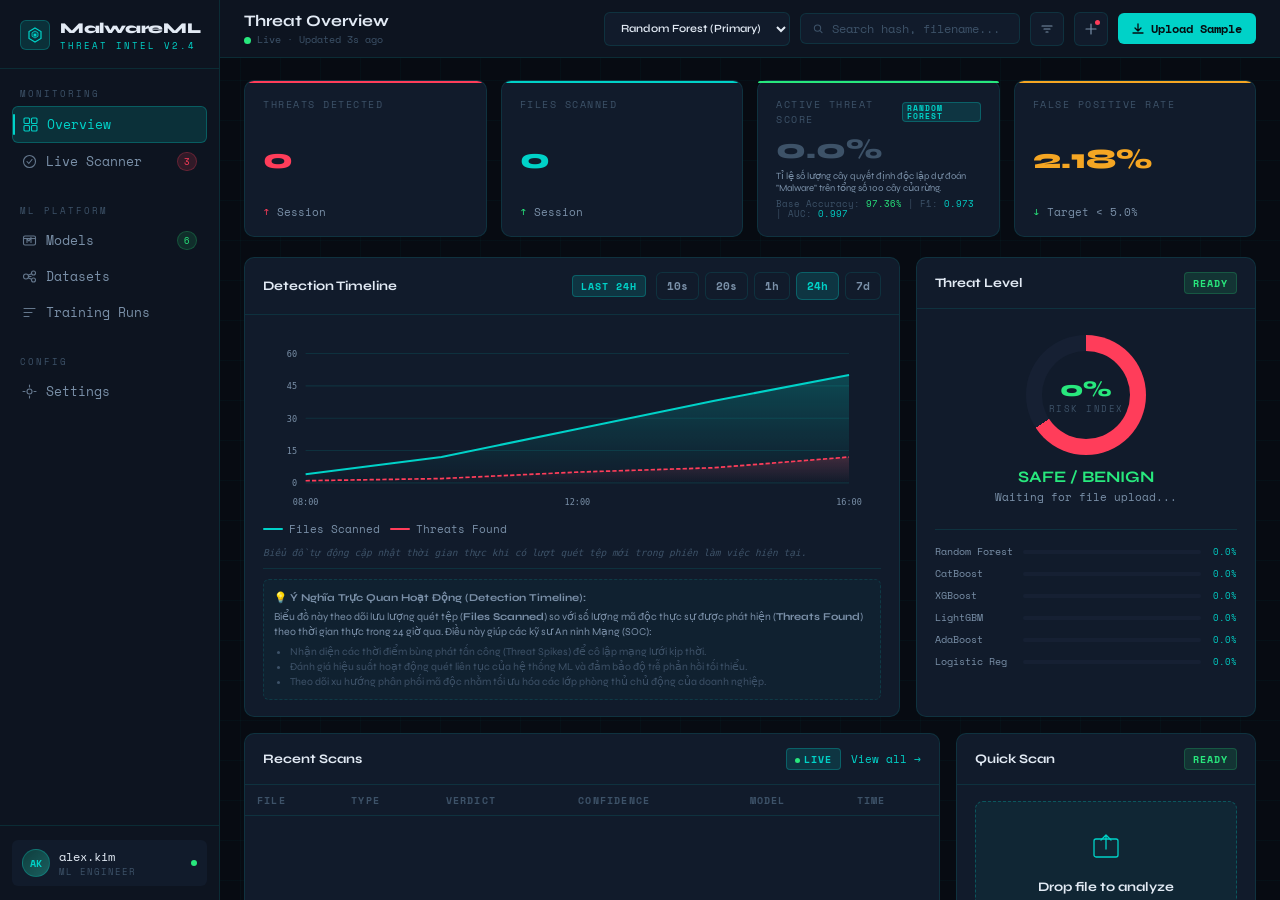
==== commit 3ca435e9: "NOTHING" ====
--- a/web/index.html
+++ b/web/index.html
@@ -37,15 +37,6 @@
         <svg class="nav-icon" viewBox="0 0 15 15" fill="none"><circle cx="7.5" cy="7.5" r="6" stroke="currentColor" stroke-width="1.1"/><path d="M5 7.5L6.8 9.5L10 5.5" stroke="currentColor" stroke-width="1.1" stroke-linecap="round"/></svg>
         Live Scanner
         <span class="nav-badge">3</span>
-      </a>
-      <a class="nav-item" href="#" data-view="feed">
-        <svg class="nav-icon" viewBox="0 0 15 15" fill="none"><path d="M2 11L5.5 7.5L8 10L11.5 6L13 7.5" stroke="currentColor" stroke-width="1.1" stroke-linecap="round" stroke-linejoin="round"/><rect x="1" y="2" width="13" height="11" rx="1.5" stroke="currentColor" stroke-width="1.1"/></svg>
-        Threat Feed
-        <span class="nav-badge">12</span>
-      </a>
-      <a class="nav-item" href="#" data-view="incidents">
-        <svg class="nav-icon" viewBox="0 0 15 15" fill="none"><circle cx="7.5" cy="5.5" r="3" stroke="currentColor" stroke-width="1.1"/><path d="M2 13.5c0-2.485 2.462-4.5 5.5-4.5s5.5 2.015 5.5 4.5" stroke="currentColor" stroke-width="1.1" stroke-linecap="round"/></svg>
-        Incidents
       </a>
     </div>
 
@@ -64,18 +55,10 @@
         <svg class="nav-icon" viewBox="0 0 15 15" fill="none"><path d="M2 3.5h11M2 7.5h8M2 11.5h5" stroke="currentColor" stroke-width="1.1" stroke-linecap="round"/></svg>
         Training Runs
       </a>
-      <a class="nav-item" href="#" data-view="explainability">
-        <svg class="nav-icon" viewBox="0 0 15 15" fill="none"><circle cx="7.5" cy="7.5" r="1.5" fill="currentColor"/><path d="M7.5 2v1.5M7.5 11.5V13M2 7.5h1.5M11.5 7.5H13M3.7 3.7l1 1M10.3 10.3l1 1M10.3 3.7l-1 1M4.7 9.3l-1 1" stroke="currentColor" stroke-width="1.1" stroke-linecap="round"/></svg>
-        Explainability
-      </a>
     </div>
 
     <div class="nav-section">
       <p class="nav-label">Config</p>
-      <a class="nav-item" href="#" data-view="apikeys">
-        <svg class="nav-icon" viewBox="0 0 15 15" fill="none"><path d="M7.5 1.5L9 4h3l-2.4 1.8.9 3L7.5 7 4.5 8.8l.9-3L3 4h3l1.5-2.5z" stroke="currentColor" stroke-width="1.1" stroke-linejoin="round"/></svg>
-        API Keys
-      </a>
       <a class="nav-item" href="#" data-view="settings">
         <svg class="nav-icon" viewBox="0 0 15 15" fill="none"><circle cx="7.5" cy="7.5" r="2.5" stroke="currentColor" stroke-width="1.1"/><path d="M7.5 1v2M7.5 12v2M1 7.5h2M12 7.5h2" stroke="currentColor" stroke-width="1.1" stroke-linecap="round"/></svg>
         Settings
@@ -104,6 +87,14 @@
         </div>
       </div>
       <div class="topbar-right">
+        <select id="global-model-selector" class="select-dropdown">
+          <option value="Random Forest">Random Forest (Primary)</option>
+          <option value="CatBoost">CatBoost Classifier</option>
+          <option value="XGBoost">XGBoost Classifier</option>
+          <option value="LightGBM">LightGBM Classifier</option>
+          <option value="AdaBoost">AdaBoost Classifier</option>
+          <option value="Logistic Regression">Logistic Regression</option>
+        </select>
         <div class="search-box">
           <svg width="12" height="12" viewBox="0 0 12 12" fill="none"><circle cx="5" cy="5" r="3.5" stroke="#3d5268" stroke-width="1.2"/><path d="M8 8l2 2" stroke="#3d5268" stroke-width="1.2" stroke-linecap="round"/></svg>
           <input type="text" placeholder="Search hash, filename...">
@@ -138,14 +129,27 @@
           <div class="metric-delta"><span class="down">↑</span> Session</div>
         </div>
         <div class="metric-card green">
-          <div class="metric-label">Model Accuracy</div>
-          <div class="metric-val green" id="metric-accuracy">99.3%</div>
-          <div class="metric-delta">F1: <span style="color:var(--cyan)" id="metric-f1">0.991</span> · AUC: <span style="color:var(--cyan)" id="metric-auc">0.998</span></div>
+          <div class="threat-score-tooltip" id="threat-score-tooltip">
+            Hệ thống đang sẵn sàng. Hãy nạp tệp phân tích hoặc chọn mẫu thử để xem giải thích toán học chi tiết về điểm nguy cơ dưới thuật toán này.
+          </div>
+          <div class="metric-label" style="display:flex; justify-content:space-between; align-items:center;">
+            <span>Active Threat Score</span>
+            <span class="tag tag-cyan" id="active-model-badge" style="font-size:8px; padding: 1px 4px; line-height:1; font-family:var(--mono);">Random Forest</span>
+          </div>
+          <div class="metric-val green" id="metric-active-threat-score">--</div>
+          <div class="metric-delta" style="font-size:9.5px; color:var(--text-secondary); line-height:1.25; margin-top:2px;">
+            <div id="metric-threat-explanation" style="white-space: normal; margin-bottom: 4px; font-family: var(--display);">
+              Tỉ lệ số cây quyết định dự đoán 'Malware' trên tổng số 100 cây độc lập trong quần thể rừng.
+            </div>
+            <div style="font-size:8.5px; color:var(--text-dim);">
+              Base Accuracy: <span style="color:var(--green)" id="metric-accuracy">97.36%</span> | F1: <span style="color:var(--cyan)" id="metric-f1">0.973</span> | AUC: <span style="color:var(--cyan)" id="metric-auc">0.998</span>
+            </div>
+          </div>
         </div>
         <div class="metric-card amber">
           <div class="metric-label">False Positive Rate</div>
-          <div class="metric-val amber">0.07%</div>
-          <div class="metric-delta"><span class="down">↓</span> Target < 0.1%</div>
+          <div class="metric-val amber" id="metric-fpr">2.18%</div>
+          <div class="metric-delta"><span class="down">↓</span> Target &lt; 5.0%</div>
         </div>
       </div>
 
@@ -155,11 +159,13 @@
         <div class="panel">
           <div class="panel-header">
             <div class="panel-title">Detection Timeline</div>
-            <span class="tag tag-cyan">Last 24h</span>
-            <div class="flex-center gap-6 ml-auto">
-              <button class="btn btn-ghost" style="padding:5px 10px;font-size:10.5px;">1h</button>
-              <button class="btn btn-ghost" style="padding:5px 10px;font-size:10.5px;background:var(--cyan-dim);color:var(--cyan);border-color:var(--border-strong)">24h</button>
-              <button class="btn btn-ghost" style="padding:5px 10px;font-size:10.5px;">7d</button>
+            <span class="tag tag-cyan" id="timeline-timeframe-badge">Last 24h</span>
+            <div class="flex-center gap-6 ml-auto" id="timeline-timeframe-btns">
+              <button class="btn btn-ghost tf-btn" data-tf="10s" style="padding:5px 10px;font-size:10.5px;">10s</button>
+              <button class="btn btn-ghost tf-btn" data-tf="20s" style="padding:5px 10px;font-size:10.5px;">20s</button>
+              <button class="btn btn-ghost tf-btn" data-tf="1h" style="padding:5px 10px;font-size:10.5px;">1h</button>
+              <button class="btn btn-ghost tf-btn active" data-tf="24h" style="padding:5px 10px;font-size:10.5px;background:var(--cyan-dim);color:var(--cyan);border-color:var(--border-strong)">24h</button>
+              <button class="btn btn-ghost tf-btn" data-tf="7d" style="padding:5px 10px;font-size:10.5px;">7d</button>
             </div>
           </div>
           <div class="panel-body">
@@ -216,9 +222,24 @@
               </svg>
             </div>
             <!-- Legend -->
-            <div class="flex-center gap-10 mt-10" style="font-size:10.5px;">
-              <div class="flex-center gap-6"><div style="width:20px;height:2px;background:var(--cyan);border-radius:1px"></div><span class="text-muted">Files Scanned</span></div>
-              <div class="flex-center gap-6"><div style="width:20px;height:2px;background:var(--red);border-radius:1px;border-top:1px dashed var(--red)"></div><span class="text-muted">Threats Found</span></div>
+            <div class="flex-center mt-10" style="font-size:10.5px; justify-content: space-between; flex-wrap: wrap; gap: 10px;">
+              <div class="flex-center gap-10">
+                <div class="flex-center gap-6"><div style="width:20px;height:2px;background:var(--cyan);border-radius:1px"></div><span class="text-muted">Files Scanned</span></div>
+                <div class="flex-center gap-6"><div style="width:20px;height:2px;background:var(--red);border-radius:1px;border-top:1px dashed var(--red)"></div><span class="text-muted">Threats Found</span></div>
+              </div>
+              <span style="font-size:9.5px;color:var(--text-dim);font-style:italic;">Biểu đồ tự động cập nhật thời gian thực khi có lượt quét tệp mới trong phiên làm việc hiện tại.</span>
+            </div>
+            <div class="sep" style="margin: 10px 0;"></div>
+            <div class="timeline-explanation" style="font-size: 10.5px; color: var(--text-secondary); line-height: 1.45; background: rgba(0, 210, 200, 0.03); border: 1px dashed rgba(0, 210, 200, 0.15); border-radius: 6px; padding: 10px; font-family: var(--display);">
+              <strong>💡 Ý Nghĩa Trực Quan Hoạt Động (Detection Timeline):</strong>
+              <p style="margin: 4px 0 0 0;">
+                Biểu đồ này theo dõi lưu lượng quét tệp (<strong>Files Scanned</strong>) so với số lượng mã độc thực sự được phát hiện (<strong>Threats Found</strong>) theo thời gian thực trong 24 giờ qua. Điều này giúp các kỹ sư An ninh Mạng (SOC):
+              </p>
+              <ul style="margin: 4px 0 0 0; padding-left: 16px; color: var(--text-dim);">
+                <li>Nhận diện các thời điểm bùng phát tấn công (Threat Spikes) để cô lập mạng lưới kịp thời.</li>
+                <li>Đánh giá hiệu suất hoạt động quét liên tục của hệ thống ML và đảm bảo độ trễ phản hồi tối thiểu.</li>
+                <li>Theo dõi xu hướng phân phối mã độc nhằm tối ưu hóa các lớp phòng thủ chủ động của doanh nghiệp.</li>
+              </ul>
             </div>
           </div>
         </div>
@@ -240,6 +261,8 @@
               <div class="threat-level" id="threat-level" style="color: var(--green);">SAFE / BENIGN</div>
               <div class="threat-desc" id="threat-desc">Waiting for file upload...</div>
             </div>
+            <!-- Threat Alert Warning Container -->
+            <div id="overview-threat-alert-container" style="display: none; margin-top: 15px; width: 100%;"></div>
             <div class="sep"></div>
             <div class="threat-bars" id="baseline-models-bars">
               <!-- Random Forest -->
@@ -359,60 +382,110 @@
         <div class="panel" style="grid-column: span 2;">
           <div class="panel-header">
             <div class="panel-title">Active ML Models</div>
-            <a href="#" style="margin-left:auto;font-size:10.5px;color:var(--cyan);text-decoration:none">Manage →</a>
+            <a href="#" id="manage-models-link" style="margin-left:auto;font-size:10.5px;color:var(--cyan);text-decoration:none">Manage →</a>
           </div>
           <div class="panel-body">
             <div style="display:grid;grid-template-columns:1fr 1fr;gap:12px">
-              <div class="model-card">
+              <!-- Random Forest -->
+              <div class="model-card" data-model="Random Forest">
                 <div class="flex-center gap-8 mb-10">
-                  <div class="model-name">RandomForest v3</div>
-                  <span class="tag tag-green" style="margin-left:auto">Active</span>
-                </div>
-                <div class="model-type">Ensemble · Feature-based</div>
+                  <div class="model-name">Random Forest</div>
+                  <span class="tag tag-green model-active-badge" style="margin-left:auto">Active</span>
+                </div>
+                <div class="model-type">Ensemble · Decision Trees</div>
                 <div class="model-stats">
-                  <div class="mstat"><div class="mstat-val">99.3%</div><div class="mstat-lbl">Accuracy</div></div>
-                  <div class="mstat"><div class="mstat-val" style="color:var(--green)">0.991</div><div class="mstat-lbl">F1 Score</div></div>
+                  <div class="mstat"><div class="mstat-val">97.36%</div><div class="mstat-lbl">Accuracy</div></div>
+                  <div class="mstat"><div class="mstat-val" style="color:var(--green)">0.973</div><div class="mstat-lbl">F1 Score</div></div>
                 </div>
                 <div class="model-footer">
-                  <span class="tag tag-cyan">Primary</span>
+                  <span class="tag tag-cyan model-status-badge">SELECTED PRIMARY</span>
                   <span class="text-dim" style="font-size:9.5px;margin-left:auto">↓ 2.4ms</span>
                 </div>
               </div>
-              <div class="model-card">
+
+              <!-- CatBoost -->
+              <div class="model-card" data-model="CatBoost">
                 <div class="flex-center gap-8 mb-10">
-                  <div class="model-name">DeepNN v2</div>
-                  <span class="tag tag-green" style="margin-left:auto">Active</span>
-                </div>
-                <div class="model-type">Deep Learning · CNN</div>
+                  <div class="model-name">CatBoost</div>
+                  <span class="tag tag-green model-active-badge" style="margin-left:auto">Active</span>
+                </div>
+                <div class="model-type">Gradient Boosting · Symmetric</div>
                 <div class="model-stats">
-                  <div class="mstat"><div class="mstat-val">98.7%</div><div class="mstat-lbl">Accuracy</div></div>
-                  <div class="mstat"><div class="mstat-val" style="color:var(--green)">0.985</div><div class="mstat-lbl">F1 Score</div></div>
+                  <div class="mstat"><div class="mstat-val">96.84%</div><div class="mstat-lbl">Accuracy</div></div>
+                  <div class="mstat"><div class="mstat-val" style="color:var(--green)">0.968</div><div class="mstat-lbl">F1 Score</div></div>
                 </div>
                 <div class="model-footer">
-                  <span class="tag tag-amber">Secondary</span>
-                  <span class="text-dim" style="font-size:9.5px;margin-left:auto">↓ 18ms</span>
-                </div>
-              </div>
-              <div class="model-card">
+                  <span class="tag tag-cyan model-status-badge" style="display:none;">SELECTED PRIMARY</span>
+                  <span class="text-dim" style="font-size:9.5px;margin-left:auto">↓ 3.8ms</span>
+                </div>
+              </div>
+
+              <!-- XGBoost -->
+              <div class="model-card" data-model="XGBoost">
                 <div class="flex-center gap-8 mb-10">
-                  <div class="model-name">GradientBoost v1</div>
-                  <span class="tag tag-amber" style="margin-left:auto">Shadow</span>
-                </div>
-                <div class="model-type">Gradient Boosting · XGBoost</div>
+                  <div class="model-name">XGBoost</div>
+                  <span class="tag tag-green model-active-badge" style="margin-left:auto">Active</span>
+                </div>
+                <div class="model-type">Gradient Boosting · Regularized</div>
                 <div class="model-stats">
-                  <div class="mstat"><div class="mstat-val" style="color:var(--amber)">97.1%</div><div class="mstat-lbl">Accuracy</div></div>
-                  <div class="mstat"><div class="mstat-val" style="color:var(--amber)">0.969</div><div class="mstat-lbl">F1 Score</div></div>
+                  <div class="mstat"><div class="mstat-val">96.05%</div><div class="mstat-lbl">Accuracy</div></div>
+                  <div class="mstat"><div class="mstat-val" style="color:var(--green)">0.961</div><div class="mstat-lbl">F1 Score</div></div>
                 </div>
                 <div class="model-footer">
-                  <span class="tag tag-amber">Testing</span>
+                  <span class="tag tag-cyan model-status-badge" style="display:none;">SELECTED PRIMARY</span>
+                  <span class="text-dim" style="font-size:9.5px;margin-left:auto">↓ 1.5ms</span>
+                </div>
+              </div>
+
+              <!-- LightGBM -->
+              <div class="model-card" data-model="LightGBM">
+                <div class="flex-center gap-8 mb-10">
+                  <div class="model-name">LightGBM</div>
+                  <span class="tag tag-green model-active-badge" style="margin-left:auto">Active</span>
+                </div>
+                <div class="model-type">Gradient Boosting · Leaf-wise</div>
+                <div class="model-stats">
+                  <div class="mstat"><div class="mstat-val">94.65%</div><div class="mstat-lbl">Accuracy</div></div>
+                  <div class="mstat"><div class="mstat-val" style="color:var(--green)">0.947</div><div class="mstat-lbl">F1 Score</div></div>
+                </div>
+                <div class="model-footer">
+                  <span class="tag tag-cyan model-status-badge" style="display:none;">SELECTED PRIMARY</span>
                   <span class="text-dim" style="font-size:9.5px;margin-left:auto">↓ 1.1ms</span>
                 </div>
               </div>
-              <div class="model-card" style="border-style:dashed;display:flex;flex-direction:column;align-items:center;justify-content:center;padding:20px;cursor:pointer;opacity:0.6">
-                <div style="width:32px;height:32px;border-radius:50%;background:var(--bg-base);border:1px solid var(--border-strong);display:flex;align-items:center;justify-content:center;margin-bottom:8px">
-                  <svg width="14" height="14" viewBox="0 0 14 14" fill="none"><path d="M7 2v10M2 7h10" stroke="#00d2c8" stroke-width="1.2" stroke-linecap="round"/></svg>
-                </div>
-                <div style="font-size:11.5px;color:var(--text-secondary)">Deploy new model</div>
+
+              <!-- AdaBoost -->
+              <div class="model-card" data-model="AdaBoost">
+                <div class="flex-center gap-8 mb-10">
+                  <div class="model-name">AdaBoost</div>
+                  <span class="tag tag-green model-active-badge" style="margin-left:auto">Active</span>
+                </div>
+                <div class="model-type">Adaptive Boosting · Decision Stumps</div>
+                <div class="model-stats">
+                  <div class="mstat"><div class="mstat-val">86.53%</div><div class="mstat-lbl">Accuracy</div></div>
+                  <div class="mstat"><div class="mstat-val" style="color:var(--green)">0.867</div><div class="mstat-lbl">F1 Score</div></div>
+                </div>
+                <div class="model-footer">
+                  <span class="tag tag-cyan model-status-badge" style="display:none;">SELECTED PRIMARY</span>
+                  <span class="text-dim" style="font-size:9.5px;margin-left:auto">↓ 0.8ms</span>
+                </div>
+              </div>
+
+              <!-- Logistic Regression -->
+              <div class="model-card" data-model="Logistic Regression">
+                <div class="flex-center gap-8 mb-10">
+                  <div class="model-name">Logistic Regression</div>
+                  <span class="tag tag-green model-active-badge" style="margin-left:auto">Active</span>
+                </div>
+                <div class="model-type">Linear Classifier · Scaled Features</div>
+                <div class="model-stats">
+                  <div class="mstat"><div class="mstat-val">85.14%</div><div class="mstat-lbl">Accuracy</div></div>
+                  <div class="mstat"><div class="mstat-val" style="color:var(--green)">0.856</div><div class="mstat-lbl">F1 Score</div></div>
+                </div>
+                <div class="model-footer">
+                  <span class="tag tag-cyan model-status-badge" style="display:none;">SELECTED PRIMARY</span>
+                  <span class="text-dim" style="font-size:9.5px;margin-left:auto">↓ 0.2ms</span>
+                </div>
               </div>
             </div>
           </div>
@@ -422,38 +495,38 @@
         <div class="panel">
           <div class="panel-header">
             <div class="panel-title">Training Progress</div>
-            <span class="tag tag-amber pulse">Running</span>
+            <span class="tag tag-amber pulse" id="overview-training-badge">Running</span>
           </div>
           <div class="panel-body">
             <div style="margin-bottom:14px">
               <div class="flex-center gap-6 mb-10" style="font-size:10.5px">
-                <span class="text-muted">Transformer-v4</span>
-                <span style="margin-left:auto;color:var(--cyan);font-size:10px">Epoch 42/100</span>
+                <span class="text-muted" id="overview-training-model">Transformer-v4</span>
+                <span style="margin-left:auto;color:var(--cyan);font-size:10px" id="overview-training-epoch">Epoch 42/100</span>
               </div>
               <div class="progress-item">
-                <div class="progress-header"><span class="progress-name">Training Loss</span><span class="progress-val">0.032</span></div>
-                <div class="progress-track"><div class="progress-fill" style="width:78%"></div></div>
+                <div class="progress-header"><span class="progress-name">Training Loss</span><span class="progress-val" id="overview-training-loss">0.032</span></div>
+                <div class="progress-track"><div class="progress-fill" id="overview-loss-fill" style="width:78%"></div></div>
               </div>
               <div class="progress-item">
-                <div class="progress-header"><span class="progress-name">Validation Acc</span><span class="progress-val" style="color:var(--amber)">96.8%</span></div>
-                <div class="progress-track"><div class="progress-fill amber" style="width:62%"></div></div>
+                <div class="progress-header"><span class="progress-name">Validation Acc</span><span class="progress-val" id="overview-validation-acc" style="color:var(--amber)">96.8%</span></div>
+                <div class="progress-track"><div class="progress-fill amber" id="overview-acc-fill" style="width:62%"></div></div>
               </div>
               <div class="progress-item">
-                <div class="progress-header"><span class="progress-name">ETA</span><span class="progress-val" style="color:var(--purple)">2h 14m</span></div>
-                <div class="progress-track"><div class="progress-fill purple" style="width:42%"></div></div>
+                <div class="progress-header"><span class="progress-name">ETA</span><span class="progress-val" id="overview-training-eta" style="color:var(--purple)">2h 14m</span></div>
+                <div class="progress-track"><div class="progress-fill purple" id="overview-eta-fill" style="width:42%"></div></div>
               </div>
             </div>
             <div class="sep"></div>
             <div style="font-size:10.5px;color:var(--text-secondary);line-height:2">
-              <div class="flex-center gap-6"><span class="text-dim">GPU</span><span style="margin-left:auto">RTX 4090 · 94% util</span></div>
-              <div class="flex-center gap-6"><span class="text-dim">Samples</span><span style="margin-left:auto">1.2M train / 240K val</span></div>
+              <div class="flex-center gap-6"><span class="text-dim">GPU</span><span style="margin-left:auto" id="overview-training-gpu">RTX 4090 · 94% util</span></div>
+              <div class="flex-center gap-6"><span class="text-dim">Samples</span><span style="margin-left:auto" id="overview-training-samples">1.2M train / 240K val</span></div>
               <div class="flex-center gap-6"><span class="text-dim">LR</span><span style="margin-left:auto;color:var(--cyan)">2e-5 (cosine decay)</span></div>
               <div class="flex-center gap-6"><span class="text-dim">Batch</span><span style="margin-left:auto">512</span></div>
             </div>
             <div class="sep"></div>
             <div style="display:flex;gap:8px">
-              <button class="btn btn-ghost" style="flex:1;justify-content:center;font-size:10.5px">Pause</button>
-              <button class="btn btn-primary" style="flex:1;justify-content:center;font-size:10.5px">Details</button>
+              <button class="btn btn-ghost" id="btn-pause-training" style="flex:1;justify-content:center;font-size:10.5px">Pause</button>
+              <button class="btn btn-primary" id="btn-details-training" style="flex:1;justify-content:center;font-size:10.5px">Details</button>
             </div>
           </div>
         </div>
@@ -545,19 +618,19 @@
                 <div style="display:grid;grid-template-columns:1fr 1fr;gap:10px;margin-bottom:20px;">
                   <div style="background:var(--bg-elevated);padding:10px;border-radius:6px;">
                     <div style="font-size:9px;color:var(--text-dim);">FILE SIZE</div>
-                    <div style="font-size:14px;color:white;font-weight:bold;margin-top:2px;" id="smd-size">--</div>
+                    <div style="font-size:14px;color:var(--text-primary);font-weight:bold;margin-top:2px;" id="smd-size">--</div>
                   </div>
                   <div style="background:var(--bg-elevated);padding:10px;border-radius:6px;">
                     <div style="font-size:9px;color:var(--text-dim);">VIRTUAL SIZE</div>
-                    <div style="font-size:14px;color:white;font-weight:bold;margin-top:2px;" id="smd-vsize">--</div>
+                    <div style="font-size:14px;color:var(--text-primary);font-weight:bold;margin-top:2px;" id="smd-vsize">--</div>
                   </div>
                   <div style="background:var(--bg-elevated);padding:10px;border-radius:6px;">
                     <div style="font-size:9px;color:var(--text-dim);">SECTIONS COUNT</div>
-                    <div style="font-size:14px;color:white;font-weight:bold;margin-top:2px;" id="smd-sections">--</div>
+                    <div style="font-size:14px;color:var(--text-primary);font-weight:bold;margin-top:2px;" id="smd-sections">--</div>
                   </div>
                   <div style="background:var(--bg-elevated);padding:10px;border-radius:6px;">
                     <div style="font-size:9px;color:var(--text-dim);">TOTAL IMPORTS</div>
-                    <div style="font-size:14px;color:white;font-weight:bold;margin-top:2px;" id="smd-imports">--</div>
+                    <div style="font-size:14px;color:var(--text-primary);font-weight:bold;margin-top:2px;" id="smd-imports">--</div>
                   </div>
                 </div>
 
@@ -571,141 +644,7 @@
         </div>
       </div>
 
-      <!-- ── VIEW: THREAT FEED ── -->
-      <div id="view-feed" class="dashboard-view" style="display:none;">
-        <div class="panel">
-          <div class="panel-header">
-            <div class="panel-title">Global Malware Threat Intelligence Feed</div>
-            <div class="search-box" style="width:250px;">
-              <input type="text" id="feed-search" placeholder="Filter CVE / Name...">
-            </div>
-          </div>
-          <div style="overflow-x:auto">
-            <table>
-              <thead>
-                <tr>
-                  <th>Threat / Family</th>
-                  <th>Type</th>
-                  <th>Primary Vector</th>
-                  <th>Global Impact</th>
-                  <th>ML Signature Match</th>
-                  <th>Status</th>
-                </tr>
-              </thead>
-              <tbody id="feed-table-body">
-                <tr>
-                  <td><strong style="color:var(--red);">LockBit 3.0 Variant</strong><br/><span style="font-size:9px;color:var(--text-dim);">CVE-2024-3094 Exploiter</span></td>
-                  <td><span class="tag tag-red">Ransomware</span></td>
-                  <td>UPX Packed / Process Hollowing</td>
-                  <td><span style="color:var(--red);">CRITICAL</span></td>
-                  <td><span class="text-cyan">99.6% (RF-v3)</span></td>
-                  <td><span class="tag tag-red pulse" style="padding:2px 6px;">ACTIVE</span></td>
-                </tr>
-                <tr>
-                  <td><strong style="color:var(--amber);">AgentTesla Spyware</strong><br/><span style="font-size:9px;color:var(--text-dim);">API Hijacker</span></td>
-                  <td><span class="tag tag-amber">Spyware</span></td>
-                  <td>Suspicious Imports (WriteProcessMemory)</td>
-                  <td><span style="color:var(--amber);">HIGH</span></td>
-                  <td><span class="text-cyan">96.8% (LGB-v2)</span></td>
-                  <td><span class="tag tag-amber" style="padding:2px 6px;">MONITORED</span></td>
-                </tr>
-                <tr>
-                  <td><strong style="color:var(--red);">WarmCookie Backdoor</strong><br/><span style="font-size:9px;color:var(--text-dim);">Dropper DLL</span></td>
-                  <td><span class="tag tag-red">Trojan</span></td>
-                  <td>Non-standard Sections (Low Entropy)</td>
-                  <td><span style="color:var(--red);">HIGH</span></td>
-                  <td><span class="text-cyan">87.4% (RF-v3)</span></td>
-                  <td><span class="tag tag-red pulse" style="padding:2px 6px;">ACTIVE</span></td>
-                </tr>
-                <tr>
-                  <td><strong style="color:var(--purple);">Necurs Rootkit</strong><br/><span style="font-size:9px;color:var(--text-dim);">Kernel Driver</span></td>
-                  <td><span class="tag tag-purple" style="color:var(--purple)">Rootkit</span></td>
-                  <td>Stripped Debug / High Entropy Sections</td>
-                  <td><span style="color:var(--purple);">CRITICAL</span></td>
-                  <td><span class="text-cyan">94.1% (LR-v1)</span></td>
-                  <td><span class="tag tag-green" style="padding:2px 6px;">MITIGATED</span></td>
-                </tr>
-                <tr>
-                  <td><strong style="color:var(--green);">PUP.Optional.Conduit</strong><br/><span style="font-size:9px;color:var(--text-dim);">Adware installer</span></td>
-                  <td><span class="tag tag-green">Adware</span></td>
-                  <td>Signed certificate / Normal imports</td>
-                  <td><span style="color:var(--green);">LOW</span></td>
-                  <td><span class="text-cyan">0.05% (Clean)</span></td>
-                  <td><span class="tag tag-green" style="padding:2px 6px;">SAFE</span></td>
-                </tr>
-              </tbody>
-            </table>
-          </div>
-        </div>
-      </div>
-
-      <!-- ── VIEW: INCIDENTS ── -->
-      <div id="view-incidents" class="dashboard-view" style="display:none;">
-        <div class="panel">
-          <div class="panel-header">
-            <div class="panel-title">Active Endpoint Security Incident Console</div>
-            <span class="tag tag-red pulse" id="incidents-count-badge">3 Pending Actions</span>
-          </div>
-          <div style="overflow-x:auto">
-            <table>
-              <thead>
-                <tr>
-                  <th>Endpoint Host</th>
-                  <th>Trigger File</th>
-                  <th>Detection Reason</th>
-                  <th>Severity</th>
-                  <th>Date & Time</th>
-                  <th>Actions</th>
-                </tr>
-              </thead>
-              <tbody id="incidents-table-body">
-                <tr id="incident-row-1">
-                  <td><strong>SRV-FINANCE-01</strong><br/><span style="font-size:9px;color:var(--text-dim);">IP: 192.168.1.45</span></td>
-                  <td><span style="font-family:var(--mono);color:white;">invoice_2026_test.exe</span><br/><span style="font-size:9px;color:var(--text-dim);">MD5: 5a8e2b8109d9</span></td>
-                  <td><span class="text-red">98.7% Ransomware Risk (Random Forest)</span></td>
-                  <td><span class="tag tag-red">CRITICAL</span></td>
-                  <td class="text-dim">May 20, 01:45</td>
-                  <td>
-                    <div style="display:flex;gap:4px;">
-                      <button class="btn btn-primary quarantine-btn" data-id="1" style="padding:4px 8px;font-size:10px;">Quarantine</button>
-                      <button class="btn btn-ghost examine-xai-btn" data-verdict="MALWARE" data-score="98.7" style="padding:4px 8px;font-size:10px;">Examine Tree</button>
-                      <button class="btn btn-ghost ignore-btn" data-id="1" style="padding:4px 8px;font-size:10px;">Ignore</button>
-                    </div>
-                  </td>
-                </tr>
-                <tr id="incident-row-2">
-                  <td><strong>PC-DEV-KIM</strong><br/><span style="font-size:9px;color:var(--text-dim);">IP: 192.168.3.112</span></td>
-                  <td><span style="font-family:var(--mono);color:white;">unknown_payload.exe</span><br/><span style="font-size:9px;color:var(--text-dim);">MD5: 8f9a0c1284d7</span></td>
-                  <td><span class="text-amber">87.4% Trojan Signature Match (LightGBM)</span></td>
-                  <td><span class="tag tag-amber">HIGH</span></td>
-                  <td class="text-dim">May 20, 01:12</td>
-                  <td>
-                    <div style="display:flex;gap:4px;">
-                      <button class="btn btn-primary quarantine-btn" data-id="2" style="padding:4px 8px;font-size:10px;">Quarantine</button>
-                      <button class="btn btn-ghost examine-xai-btn" data-verdict="MALWARE" data-score="87.4" style="padding:4px 8px;font-size:10px;">Examine Tree</button>
-                      <button class="btn btn-ghost ignore-btn" data-id="2" style="padding:4px 8px;font-size:10px;">Ignore</button>
-                    </div>
-                  </td>
-                </tr>
-                <tr id="incident-row-3">
-                  <td><strong>SRV-DMZ-MAIL</strong><br/><span style="font-size:9px;color:var(--text-dim);">IP: 10.0.0.12</span></td>
-                  <td><span style="font-family:var(--mono);color:white;">outlook_patch.exe</span><br/><span style="font-size:9px;color:var(--text-dim);">MD5: b3c921fe770a</span></td>
-                  <td><span class="text-amber">74.2% Suspicious API Imports (Logistic Reg)</span></td>
-                  <td><span class="tag tag-amber">MEDIUM</span></td>
-                  <td class="text-dim">May 19, 23:30</td>
-                  <td>
-                    <div style="display:flex;gap:4px;">
-                      <button class="btn btn-primary quarantine-btn" data-id="3" style="padding:4px 8px;font-size:10px;">Quarantine</button>
-                      <button class="btn btn-ghost examine-xai-btn" data-verdict="MALWARE" data-score="74.2" style="padding:4px 8px;font-size:10px;">Examine Tree</button>
-                      <button class="btn btn-ghost ignore-btn" data-id="3" style="padding:4px 8px;font-size:10px;">Ignore</button>
-                    </div>
-                  </td>
-                </tr>
-              </tbody>
-            </table>
-          </div>
-        </div>
-      </div>
+
 
       <!-- ── VIEW: MODELS ── -->
       <div id="view-models" class="dashboard-view" style="display:none;">
@@ -800,7 +739,7 @@
           <div class="panel-body" style="line-height:1.6;font-size:12px;color:var(--text-secondary);">
             <div style="display:grid;grid-template-columns:1fr 1fr;gap:20px;">
               <div>
-                <h4 style="color:white;margin-bottom:8px;font-size:13px;display:flex;align-items:center;gap:6px;">
+                <h4 style="color:var(--text-primary);margin-bottom:8px;font-size:13px;display:flex;align-items:center;gap:6px;">
                   <span style="color:var(--cyan);">🌲</span> Tại sao cây minh họa chỉ có 3 bậc?
                 </h4>
                 <p style="margin-bottom:12px;">
@@ -811,7 +750,7 @@
                 </p>
               </div>
               <div>
-                <h4 style="color:white;margin-bottom:8px;font-size:13px;display:flex;align-items:center;gap:6px;">
+                <h4 style="color:var(--text-primary);margin-bottom:8px;font-size:13px;display:flex;align-items:center;gap:6px;">
                   <span style="color:var(--cyan);">🗳️</span> Cơ chế biểu quyết của Ensemble
                 </h4>
                 <p style="margin-bottom:12px;">
@@ -899,6 +838,61 @@
             </div>
           </div>
         </div>
+
+        <!-- EDA & Preprocessing Pipeline -->
+        <div class="panel" style="margin-top:16px;">
+          <div class="panel-header"><div class="panel-title">EDA & Preprocessing Pipeline</div><span class="tag tag-purple">Feature Engineering</span></div>
+          <div class="panel-body" style="display:grid;grid-template-columns:repeat(4, 1fr);gap:15px;">
+            <div style="background:var(--bg-elevated);padding:14px;border-radius:8px;border:1px solid var(--border);display:flex;flex-direction:column;justify-content:space-between;">
+              <div>
+                <div style="display:flex;align-items:center;gap:8px;margin-bottom:8px;">
+                  <div style="width:20px;height:20px;background:rgba(255,61,90,0.15);border-radius:4px;display:flex;align-items:center;justify-content:center;color:var(--red);font-weight:bold;font-size:10px;">1</div>
+                  <strong style="font-family:var(--display);font-size:11px;color:var(--text-primary);">Loại bỏ cột hằng số</strong>
+                </div>
+                <p style="font-size:10px;color:var(--text-secondary);line-height:1.5;">Loại bỏ 41 đặc trưng có phương sai bằng 0 (hằng số) trong 2,381 chiều EMBER gốc để giảm nhiễu và tăng tính tổng quát hóa của mô hình.</p>
+              </div>
+              <div style="border-top:1px solid var(--border);margin-top:10px;padding-top:6px;font-size:10px;color:var(--cyan);font-family:var(--mono);">
+                Target: 2,381 → 2,340
+              </div>
+            </div>
+            <div style="background:var(--bg-elevated);padding:14px;border-radius:8px;border:1px solid var(--border);display:flex;flex-direction:column;justify-content:space-between;">
+              <div>
+                <div style="display:flex;align-items:center;gap:8px;margin-bottom:8px;">
+                  <div style="width:20px;height:20px;background:rgba(0,210,200,0.15);border-radius:4px;display:flex;align-items:center;justify-content:center;color:var(--cyan);font-weight:bold;font-size:10px;">2</div>
+                  <strong style="font-family:var(--display);font-size:11px;color:var(--text-primary);">Lọc đặc trưng (LightGBM)</strong>
+                </div>
+                <p style="font-size:10px;color:var(--text-secondary);line-height:1.5;">Huấn luyện mô hình LightGBM với Gini Importance trên 50,000 mẫu để xếp hạng và trích chọn ra 200 đặc trưng quan trọng nhất.</p>
+              </div>
+              <div style="border-top:1px solid var(--border);margin-top:10px;padding-top:6px;font-size:10px;color:var(--cyan);font-family:var(--mono);">
+                Dim Red: -91.6% (Top 200)
+              </div>
+            </div>
+            <div style="background:var(--bg-elevated);padding:14px;border-radius:8px;border:1px solid var(--border);display:flex;flex-direction:column;justify-content:space-between;">
+              <div>
+                <div style="display:flex;align-items:center;gap:8px;margin-bottom:8px;">
+                  <div style="width:20px;height:20px;background:rgba(245,158,11,0.15);border-radius:4px;display:flex;align-items:center;justify-content:center;color:var(--amber);font-weight:bold;font-size:10px;">3</div>
+                  <strong style="font-family:var(--display);font-size:11px;color:var(--text-primary);">Nén lưu trữ Parquet</strong>
+                </div>
+                <p style="font-size:10px;color:var(--text-secondary);line-height:1.5;">Chuyển đổi tệp JSONL cồng kềnh thành định dạng cột Parquet nén nhị phân, gia tăng tốc độ I/O đĩa và tăng tốc độ nạp dữ liệu khi huấn luyện.</p>
+              </div>
+              <div style="border-top:1px solid var(--border);margin-top:10px;padding-top:6px;font-size:10px;color:var(--cyan);font-family:var(--mono);">
+                Disk Saved: >85% size reduction
+              </div>
+            </div>
+            <div style="background:var(--bg-elevated);padding:14px;border-radius:8px;border:1px solid var(--border);display:flex;flex-direction:column;justify-content:space-between;">
+              <div>
+                <div style="display:flex;align-items:center;gap:8px;margin-bottom:8px;">
+                  <div style="width:20px;height:20px;background:rgba(139,92,246,0.15);border-radius:4px;display:flex;align-items:center;justify-content:center;color:#8b5cf6;font-weight:bold;font-size:10px;">4</div>
+                  <strong style="font-family:var(--display);font-size:11px;color:var(--text-primary);">Chuẩn hóa StandardScaler</strong>
+                </div>
+                <p style="font-size:10px;color:var(--text-secondary);line-height:1.5;">Quy chuẩn hóa 200 đặc trưng đã lọc về phân phối Gaussian chuẩn (kỳ vọng μ = 0 và độ lệch chuẩn σ = 1), giúp Logistic Regression hội tụ nhanh hơn.</p>
+              </div>
+              <div style="border-top:1px solid var(--border);margin-top:10px;padding-top:6px;font-size:10px;color:var(--cyan);font-family:var(--mono);">
+                Distribution: μ=0, σ=1
+              </div>
+            </div>
+          </div>
+        </div>
       </div>
 
       <!-- ── VIEW: TRAINING RUNS ── -->
@@ -910,7 +904,7 @@
             <div class="panel-body" style="display:flex;flex-direction:column;gap:12px;">
               <div>
                 <label style="font-size:9.5px;color:var(--text-secondary);text-transform:uppercase;display:block;margin-bottom:5px;">Target Algorithm</label>
-                <select id="train-algo" style="width:100%;background:var(--bg-elevated);border:1px solid var(--border);color:white;padding:6px;border-radius:5px;font-family:var(--mono);outline:none;">
+                <select id="train-algo" style="width:100%;background:var(--bg-elevated);border:1px solid var(--border);color:var(--text-primary);padding:6px;border-radius:5px;font-family:var(--mono);outline:none;">
                   <option value="Random Forest">Random Forest v4</option>
                   <option value="LightGBM">LightGBM v3</option>
                   <option value="XGBoost">XGBoost v2</option>
@@ -952,7 +946,7 @@
                   </svg>
                 </div>
                 <div style="font-size:10.5px;color:var(--text-secondary);display:flex;flex-direction:column;gap:8px;">
-                  <div>EPOCH: <strong id="tr-epoch" style="color:white;">0/50</strong></div>
+                  <div>EPOCH: <strong id="tr-epoch" style="color:var(--text-primary);">0/50</strong></div>
                   <div>LOSS: <strong id="tr-loss" style="color:var(--red);">0.000</strong></div>
                   <div>VAL ACC: <strong id="tr-acc" style="color:var(--green);">0.0%</strong></div>
                   <div>GPU UTIL: <strong style="color:var(--amber);">RTX 4090 · 92%</strong></div>
@@ -966,163 +960,6 @@
         </div>
       </div>
 
-      <!-- ── VIEW: EXPLAINABILITY (XAI) ── -->
-      <div id="view-explainability" class="dashboard-view" style="display:none;">
-        <div class="panel" style="margin-bottom:16px;">
-          <div class="panel-header"><div class="panel-title">Explainable AI (XAI) Tree Player</div></div>
-          <div class="panel-body" style="display:flex;flex-direction:column;align-items:center;gap:14px;">
-            <!-- Player controls inside the explainability console -->
-            <div style="display:flex;gap:10px;background:var(--bg-base);padding:8px 12px;border-radius:8px;border:1px solid var(--border);">
-              <button class="btn btn-ghost" id="xai-btn-reset-embed">⏮ Reset</button>
-              <button class="btn btn-ghost" id="xai-btn-prev-embed">◀ Prev</button>
-              <button class="btn btn-primary" id="xai-btn-play-embed" style="background:var(--cyan);color:#050d10;">⏯ Play / Pause</button>
-              <button class="btn btn-ghost" id="xai-btn-next-embed">▶ Next</button>
-            </div>
-            
-            <div style="display:flex;flex-direction:column;align-items:center;width:100%;min-height:280px;position:relative;background:var(--bg-base);border-radius:10px;padding:20px;border:1px solid var(--border);">
-              <!-- Node Root -->
-              <div id="xnode-root-embed" style="background:rgba(139,92,246,0.1);border:1px solid var(--purple);border-radius:8px;padding:10px 15px;text-align:center;width:200px;transition:all 0.3s;">
-                <div style="font-size:10px;color:var(--purple);text-transform:uppercase;font-weight:700;">Root: F638 Timestamp</div>
-                <div style="font-size:14px;color:white;font-weight:bold;margin-top:5px;" id="xval-root-embed">1504401044</div>
-              </div>
-              
-              <!-- Connector -->
-              <div style="width:2px;height:30px;background:var(--border-strong);"></div>
-              
-              <!-- Level 2 container -->
-              <div style="display:flex;justify-content:space-between;width:400px;position:relative;">
-                <!-- Top Horizontal Connector -->
-                <div style="position:absolute;top:0;left:100px;right:100px;height:2px;background:var(--border-strong);"></div>
-                
-                <!-- Branch Left -->
-                <div style="display:flex;flex-direction:column;align-items:center;margin-top:2px;">
-                  <div style="width:2px;height:30px;background:var(--border-strong);"></div>
-                  <div id="xnode-left-embed" style="background:rgba(0,210,200,0.1);border:1px solid var(--cyan);border-radius:8px;padding:10px 15px;text-align:center;width:160px;transition:all 0.3s;opacity:0.4;">
-                    <div style="font-size:10px;color:var(--cyan);text-transform:uppercase;font-weight:700;">F503 Section Entropy</div>
-                    <div style="font-size:14px;color:white;font-weight:bold;margin-top:5px;" id="xval-entropy-embed">7.91</div>
-                  </div>
-                  <!-- Arrow to result -->
-                  <div style="width:2px;height:30px;background:var(--border-strong);"></div>
-                  <div id="xnode-left-result-embed" style="background:var(--bg-elevated);border:1px solid var(--border);border-radius:8px;padding:10px 15px;text-align:center;width:120px;transition:all 0.3s;opacity:0.4;">
-                    <div style="font-size:12px;color:var(--text-secondary);font-weight:bold;" id="xval-left-res-embed">--</div>
-                  </div>
-                </div>
-                
-                <!-- Branch Right -->
-                <div style="display:flex;flex-direction:column;align-items:center;margin-top:2px;">
-                  <div style="width:2px;height:30px;background:var(--border-strong);"></div>
-                  <div id="xnode-right-embed" style="background:rgba(245,166,35,0.1);border:1px solid var(--amber);border-radius:8px;padding:10px 15px;text-align:center;width:160px;transition:all 0.3s;opacity:0.4;">
-                    <div style="font-size:10px;color:var(--amber);text-transform:uppercase;font-weight:700;">F1344 Digital Cert</div>
-                    <div style="font-size:14px;color:white;font-weight:bold;margin-top:5px;" id="xval-sig-embed">Unsigned</div>
-                  </div>
-                  <!-- Arrow to result -->
-                  <div style="width:2px;height:30px;background:var(--border-strong);"></div>
-                  <div id="xnode-right-result-embed" style="background:var(--bg-elevated);border:1px solid var(--border);border-radius:8px;padding:10px 15px;text-align:center;width:120px;transition:all 0.3s;opacity:0.4;">
-                    <div style="font-size:12px;color:var(--text-secondary);font-weight:bold;" id="xval-right-res-embed">--</div>
-                  </div>
-                </div>
-              </div>
-            </div>
-            <div id="xai-log-embed" style="font-size:11px;color:var(--text-secondary);font-family:var(--mono);">Select any scan result or click play to simulate step-by-step decision rules.</div>
-          </div>
-        </div>
-
-        <div class="panel">
-          <div class="panel-header"><div class="panel-title">SHAP Force Explainer (Global Impacts)</div></div>
-          <div class="panel-body" style="padding-top:10px;">
-            <p style="font-size:10.5px;color:var(--text-secondary);margin-bottom:12px;">Feature impact force indicating how much they push the model prediction score higher (Red) or lower (Blue):</p>
-            <div style="display:flex;height:24px;border-radius:4px;overflow:hidden;border:1px solid var(--border);margin-bottom:10px;">
-              <div style="width:35%;background:var(--red);color:white;font-size:8px;display:flex;align-items:center;justify-content:center;font-weight:bold;">Entropy: +0.32</div>
-              <div style="width:25%;background:var(--red);opacity:0.8;color:white;font-size:8px;display:flex;align-items:center;justify-content:center;font-weight:bold;">No Cert: +0.22</div>
-              <div style="width:20%;background:var(--cyan);opacity:0.8;color:white;font-size:8px;display:flex;align-items:center;justify-content:center;font-weight:bold;">Debug: -0.15</div>
-              <div style="width:20%;background:var(--cyan);color:white;font-size:8px;display:flex;align-items:center;justify-content:center;font-weight:bold;">Size: -0.12</div>
-            </div>
-            <div style="font-size:11px;color:var(--text-secondary);text-align:center;">Base prediction probability: 0.50 ➔ Final risk: 0.77 (Dangerous)</div>
-          </div>
-        </div>
-
-        <div class="panel" style="margin-top:16px;">
-          <div class="panel-header">
-            <div class="panel-title">Cơ Chế Quyết Định & Độ Tự Tin Của Mô Hình</div>
-            <span class="tag tag-cyan">Ensemble Voting</span>
-          </div>
-          <div class="panel-body" style="line-height:1.6;font-size:12px;color:var(--text-secondary);">
-            <div style="display:grid;grid-template-columns:1fr 1fr;gap:20px;">
-              <div>
-                <h4 style="color:white;margin-bottom:8px;font-size:13px;display:flex;align-items:center;gap:6px;">
-                  <span style="color:var(--cyan);">ℹ</span> Giải thích về Số lượng Cây & Độ Phức Tạp
-                </h4>
-                <p style="margin-bottom:10px;">
-                  Mô hình Random Forest và các bộ phân loại Boosting thực chất được cấu thành từ hàng trăm cây quyết định riêng lẻ (với số lượng cây mặc định là 100 và độ sâu lên tới 25 tầng). Việc vẽ toàn bộ hàng trăm cây lên màn hình là điều không khả thi. 
-                </p>
-                <p>
-                  Do đó, <strong>Trình phát cây XAI</strong> ở trên mô phỏng một <strong>cây quyết định đại diện (Representative Tree)</strong> đại diện cho các luật phân tích rẽ nhánh cốt lõi dựa trên các đặc trưng PE hàng đầu như Timestamp (F638), Section Entropy (F503), và Chữ ký số (F1344).
-                </p>
-              </div>
-              
-              <div>
-                <h4 style="color:white;margin-bottom:8px;font-size:13px;display:flex;align-items:center;gap:6px;">
-                  <span style="color:var(--cyan);">📊</span> Tại sao Threat Score cực thấp/cao thể hiện Độ Tự Tin Lớn?
-                </h4>
-                <p style="margin-bottom:12px;">
-                  Khi bạn thấy một kết quả quét có <strong>Threat Score: 4.2%</strong> (như tệp <code>putty_benign.exe</code>) được kết luận là <strong>SAFE / BENIGN</strong>, điều này không có nghĩa là mô hình thiếu tự tin hay nghi ngờ.
-                </p>
-                <div style="background:rgba(16,185,129,0.06);border:1px solid rgba(16,185,129,0.3);padding:10px;border-radius:8px;margin-bottom:10px;">
-                  <div style="font-weight:bold;color:var(--green);margin-bottom:4px;">Cơ chế biểu quyết số đông (Majority Vote):</div>
-                  Trong số 100 cây quyết định độc lập của Random Forest:
-                  <ul style="margin:4px 0 0 16px;padding:0;list-style-type:disc;">
-                    <li>Chỉ có <strong>4 cây</strong> vote đây là <strong>MALWARE</strong></li>
-                    <li>Có tới <strong>96 cây</strong> vote tệp này là <strong>SAFE/BENIGN</strong></li>
-                  </ul>
-                  Vì tỷ lệ biểu quyết Malware thấp hơn nhiều so với ngưỡng 50%, mô hình đưa ra kết luận cuối cùng là <strong>SAFE</strong> với độ đồng thuận cực kỳ cao (96/100 cây đồng thuận).
-                </div>
-                <p>
-                  Ngược lại, nếu Threat Score là <strong>98.7%</strong> (như <code>wannacry_ransomware.exe</code>), nghĩa là 98.7% số cây đồng thuận tệp là Malware, mang lại độ tự tin cực lớn cho phán quyết tệp nguy hiểm.
-                </p>
-              </div>
-            </div>
-          </div>
-        </div>
-      </div>
-
-      <!-- ── VIEW: API KEYS ── -->
-      <div id="view-apikeys" class="dashboard-view" style="display:none;">
-        <div class="panel" style="margin-bottom:16px;">
-          <div class="panel-header">
-            <div class="panel-title">Developer API Integration Keys</div>
-            <button class="btn btn-primary" id="btn-generate-api" style="padding:5px 12px;font-size:11px;">+ Generate Key</button>
-          </div>
-          <div class="panel-body">
-            <p style="color:var(--text-secondary);margin-bottom:15px;">Use these keys to make machine learning predictions on PE executables remotely via our REST API endpoints.</p>
-            <div style="display:flex;flex-direction:column;gap:10px;" id="api-keys-list">
-              <div style="display:flex;align-items:center;justify-content:space-between;background:var(--bg-elevated);padding:12px;border-radius:8px;border:1px solid var(--border);">
-                <div>
-                  <strong style="color:white;font-size:12px;">Production Threat Scanner Key</strong>
-                  <div style="font-family:var(--mono);font-size:11px;color:var(--cyan);margin-top:4px;">
-                    <span class="key-value-hidden">ml_live_82b9e19d3f...</span>
-                    <span class="key-value-full" style="display:none;">ml_live_82b9e19d3fa8e2b8109d9c6eef2b11ff</span>
-                  </div>
-                </div>
-                <div style="display:flex;gap:6px;">
-                  <button class="btn btn-ghost copy-api-btn" style="padding:4px 8px;font-size:10px;">Copy Key</button>
-                  <button class="btn btn-ghost delete-api-btn" style="padding:4px 8px;font-size:10px;color:var(--red);">Delete</button>
-                </div>
-              </div>
-            </div>
-          </div>
-        </div>
-
-        <div class="panel">
-          <div class="panel-header"><div class="panel-title">API Server Log Details</div></div>
-          <div class="panel-body" style="padding:10px 12px">
-            <div class="terminal" id="api-calls-terminal">
-              <div class="t-line"><span class="t-time">01:45:00</span><span class="t-tag t-ok">[API]</span><span class="t-msg">POST /api/predict (invoice_2026_test.exe) ➔ 200 OK (98.7% malware score)</span></div>
-              <div class="t-line"><span class="t-time">01:12:05</span><span class="t-tag t-ok">[API]</span><span class="t-msg">POST /api/predict (unknown_payload.exe) ➔ 200 OK (87.4% malware score)</span></div>
-              <div class="t-line"><span class="t-time">00:30:12</span><span class="t-tag t-ok">[API]</span><span class="t-msg">GET /api/pipeline ➔ 200 OK</span></div>
-            </div>
-          </div>
-        </div>
-      </div>
 
       <!-- ── VIEW: SETTINGS ── -->
       <div id="view-settings" class="dashboard-view" style="display:none;">
@@ -1131,7 +968,7 @@
           <div class="panel-body" style="display:flex;flex-direction:column;gap:20px;">
             <div style="display:grid;grid-template-columns:1fr 1fr;gap:20px;">
               <div>
-                <h4 style="font-family:var(--display);color:white;margin-bottom:10px;">Engine Properties</h4>
+                <h4 style="font-family:var(--display);color:var(--text-primary);margin-bottom:10px;">Engine Properties</h4>
                 
                 <div style="display:flex;justify-content:space-between;align-items:center;background:var(--bg-elevated);padding:12px;border-radius:6px;border:1px solid var(--border);margin-bottom:10px;">
                   <div>
@@ -1155,7 +992,7 @@
               </div>
 
               <div>
-                <h4 style="font-family:var(--display);color:white;margin-bottom:10px;">Theme & Customization</h4>
+                <h4 style="font-family:var(--display);color:var(--text-primary);margin-bottom:10px;">Theme & Customization</h4>
                 
                 <div style="display:flex;justify-content:space-between;align-items:center;background:var(--bg-elevated);padding:12px;border-radius:6px;border:1px solid var(--border);margin-bottom:10px;">
                   <div>
@@ -1191,72 +1028,7 @@
   </main>
 </div>
 
-<!-- XAI Decision Tree Modal -->
-<div id="xai-modal" style="display:none;position:fixed;top:0;left:0;width:100%;height:100%;background:rgba(0,0,0,0.8);z-index:9999;align-items:center;justify-content:center;backdrop-filter:blur(4px);">
-  <div style="background:var(--bg-panel);border:1px solid var(--border-strong);border-radius:12px;width:90%;max-width:800px;max-height:90vh;display:flex;flex-direction:column;box-shadow:0 10px 40px rgba(0,210,200,0.1);">
-    <div style="padding:16px 20px;border-bottom:1px solid var(--border);display:flex;align-items:center;">
-      <h3 style="font-family:var(--display);font-size:16px;color:var(--text-primary);margin:0;">XAI: Quyết định Mô hình</h3>
-      <button onclick="document.getElementById('xai-modal').style.display='none'" style="margin-left:auto;background:none;border:none;color:var(--text-secondary);cursor:pointer;font-size:20px;">&times;</button>
-    </div>
-    <div style="padding:20px;overflow-y:auto;display:flex;flex-direction:column;align-items:center;gap:20px;background:var(--bg-card);">
-      
-      <!-- VisuAlgo Player Controls -->
-      <div style="display:flex;gap:10px;background:var(--bg-base);padding:10px 15px;border-radius:8px;border:1px solid var(--border);">
-        <button class="btn btn-ghost" id="xai-btn-reset">⏮ Reset</button>
-        <button class="btn btn-ghost" id="xai-btn-prev">◀ Prev</button>
-        <button class="btn btn-primary" id="xai-btn-play">⏯ Play / Pause</button>
-        <button class="btn btn-ghost" id="xai-btn-next">▶ Next</button>
-      </div>
-
-      <!-- XAI Tree (Simplified) -->
-      <div style="display:flex;flex-direction:column;align-items:center;width:100%;min-height:300px;position:relative;background:var(--bg-base);border-radius:10px;padding:20px;border:1px solid var(--border);">
-        <!-- Node Root -->
-        <div id="xnode-root" style="background:rgba(139,92,246,0.1);border:1px solid var(--purple);border-radius:8px;padding:10px 15px;text-align:center;width:200px;transition:all 0.3s;">
-          <div style="font-size:10px;color:var(--purple);text-transform:uppercase;font-weight:700;">Root: Timestamp</div>
-          <div style="font-size:14px;color:white;font-weight:bold;margin-top:5px;" id="xval-root">--</div>
-        </div>
-        
-        <!-- Connector -->
-        <div style="width:2px;height:30px;background:var(--border-strong);"></div>
-        
-        <!-- Level 2 container -->
-        <div style="display:flex;justify-content:space-between;width:400px;position:relative;">
-          <!-- Top Horizontal Connector -->
-          <div style="position:absolute;top:0;left:100px;right:100px;height:2px;background:var(--border-strong);"></div>
-          
-          <!-- Branch Left -->
-          <div style="display:flex;flex-direction:column;align-items:center;margin-top:2px;">
-            <div style="width:2px;height:30px;background:var(--border-strong);"></div>
-            <div id="xnode-left" style="background:rgba(0,210,200,0.1);border:1px solid var(--cyan);border-radius:8px;padding:10px 15px;text-align:center;width:160px;transition:all 0.3s;opacity:0.4;">
-              <div style="font-size:10px;color:var(--cyan);text-transform:uppercase;font-weight:700;">Section Entropy</div>
-              <div style="font-size:14px;color:white;font-weight:bold;margin-top:5px;" id="xval-entropy">--</div>
-            </div>
-            <!-- Arrow to result -->
-            <div style="width:2px;height:30px;background:var(--border-strong);"></div>
-            <div id="xnode-left-result" style="background:var(--bg-elevated);border:1px solid var(--border);border-radius:8px;padding:10px 15px;text-align:center;width:120px;transition:all 0.3s;opacity:0.4;">
-              <div style="font-size:12px;color:var(--text-secondary);font-weight:bold;">--</div>
-            </div>
-          </div>
-          
-          <!-- Branch Right -->
-          <div style="display:flex;flex-direction:column;align-items:center;margin-top:2px;">
-            <div style="width:2px;height:30px;background:var(--border-strong);"></div>
-            <div id="xnode-right" style="background:rgba(245,166,35,0.1);border:1px solid var(--amber);border-radius:8px;padding:10px 15px;text-align:center;width:160px;transition:all 0.3s;opacity:0.4;">
-              <div style="font-size:10px;color:var(--amber);text-transform:uppercase;font-weight:700;">Signature / Imports</div>
-              <div style="font-size:14px;color:white;font-weight:bold;margin-top:5px;" id="xval-sig">--</div>
-            </div>
-            <!-- Arrow to result -->
-            <div style="width:2px;height:30px;background:var(--border-strong);"></div>
-            <div id="xnode-right-result" style="background:var(--bg-elevated);border:1px solid var(--border);border-radius:8px;padding:10px 15px;text-align:center;width:120px;transition:all 0.3s;opacity:0.4;">
-              <div style="font-size:12px;color:var(--text-secondary);font-weight:bold;">--</div>
-            </div>
-          </div>
-        </div>
-      </div>
-      <div id="xai-log" style="font-size:11px;color:var(--text-secondary);font-family:var(--mono);text-align:center;">Bấm Play để xem quá trình quyết định...</div>
-    </div>
-  </div>
-</div>
+
 
 <script src="index.js"></script>
 </body>
--- a/web/index.css
+++ b/web/index.css
@@ -170,6 +170,10 @@
     border-radius: 10px; padding: 16px 18px;
     transition: border-color 0.2s;
     position: relative; overflow: hidden;
+    min-height: 130px;
+    display: flex;
+    flex-direction: column;
+    justify-content: space-between;
   }
   .metric-card:hover { border-color: var(--border-strong); }
   .metric-card::after { content: ''; position: absolute; top: 0; left: 0; right: 0; height: 2px; border-radius: 10px 10px 0 0; }
@@ -177,6 +181,46 @@
   .metric-card.cyan::after { background: var(--cyan); }
   .metric-card.amber::after { background: var(--amber); }
   .metric-card.green::after { background: var(--green); }
+  .metric-card.green { overflow: visible !important; }
+
+  /* Threat Score Tooltip */
+  .threat-score-tooltip {
+    position: absolute;
+    top: 108%;
+    left: 50%;
+    transform: translateX(-50%) translateY(-10px);
+    background: rgba(13, 27, 42, 0.96);
+    border: 1px solid var(--green);
+    color: var(--text-primary);
+    padding: 12px 16px;
+    border-radius: 8px;
+    font-size: 11px;
+    line-height: 1.5;
+    width: 280px;
+    box-shadow: 0 8px 32px rgba(0, 0, 0, 0.6), 0 0 16px rgba(40, 232, 125, 0.2);
+    opacity: 0;
+    pointer-events: none;
+    transition: opacity 0.3s cubic-bezier(0.4, 0, 0.2, 1), transform 0.3s cubic-bezier(0.4, 0, 0.2, 1);
+    z-index: 1000;
+    white-space: normal;
+    text-align: left;
+    backdrop-filter: blur(8px);
+  }
+  .threat-score-tooltip::after {
+    content: '';
+    position: absolute;
+    bottom: 100%;
+    left: 50%;
+    transform: translateX(-50%);
+    border-width: 6px;
+    border-style: solid;
+    border-color: transparent transparent rgba(13, 27, 42, 0.96) transparent;
+  }
+  .metric-card.green:hover .threat-score-tooltip {
+    opacity: 1;
+    transform: translateX(-50%) translateY(0);
+    pointer-events: auto;
+  }
 
   .metric-label { font-size: 10px; text-transform: uppercase; letter-spacing: 1.5px; color: var(--text-dim); margin-bottom: 8px; }
   .metric-val { font-family: var(--display); font-size: 28px; font-weight: 800; line-height: 1; margin-bottom: 6px; }
@@ -260,6 +304,22 @@
   .model-card {
     background: var(--bg-elevated); border: 1px solid var(--border);
     border-radius: 8px; padding: 14px;
+    cursor: pointer;
+    transition: all 0.25s cubic-bezier(0.4, 0, 0.2, 1);
+  }
+  .model-card:hover {
+    border-color: var(--cyan);
+    background: var(--cyan-glow);
+    transform: translateY(-2px);
+    box-shadow: 0 4px 14px rgba(0, 210, 200, 0.08);
+  }
+  .model-card:active {
+    transform: translateY(0);
+  }
+  .model-card.selected {
+    border-color: var(--cyan) !important;
+    background: var(--cyan-glow) !important;
+    box-shadow: 0 0 14px rgba(0, 210, 200, 0.12) !important;
   }
   .model-name { font-family: var(--display); font-weight: 700; font-size: 13px; color: var(--text-primary); margin-bottom: 3px; }
   .model-type { font-size: 9.5px; color: var(--text-dim); text-transform: uppercase; letter-spacing: 1.2px; margin-bottom: 10px; }
@@ -363,17 +423,37 @@
     --bg-panel: #ffffff;
     --bg-card: #f8fafc;
     --bg-elevated: #e2e8f0;
-    --border: rgba(13, 148, 136, 0.15);
-    --border-strong: rgba(13, 148, 136, 0.35);
+    --border: rgba(13, 148, 136, 0.18);
+    --border-strong: rgba(13, 148, 136, 0.38);
     --cyan: #0d9488;
     --cyan-dim: rgba(13, 148, 136, 0.15);
     --cyan-glow: rgba(13, 148, 136, 0.05);
+    --red: #c21c37;
+    --red-dim: rgba(194, 28, 55, 0.12);
+    --amber: #b45309;
+    --amber-dim: rgba(180, 83, 9, 0.12);
+    --green: #15803d;
+    --green-dim: rgba(21, 128, 61, 0.12);
+    --purple: #6d28d9;
+    --purple-dim: rgba(109, 40, 217, 0.12);
     --text-primary: #0f172a;
     --text-secondary: #334155;
     --text-dim: #64748b;
     background: #f1f5f9;
     color: #0f172a;
   }
+  
+  /* ── LIGHT THEME TOOLTIP OVERRIDE ── */
+  body.light-theme .threat-score-tooltip {
+    background: rgba(255, 255, 255, 0.98);
+    border-color: var(--cyan);
+    color: var(--text-primary);
+    box-shadow: 0 8px 32px rgba(15, 23, 42, 0.12), 0 0 16px rgba(13, 148, 136, 0.08);
+  }
+  body.light-theme .threat-score-tooltip::after {
+    border-color: transparent transparent rgba(255, 255, 255, 0.98) transparent;
+  }
+
   body.light-theme::before {
     background-image:
       linear-gradient(rgba(13, 148, 136, 0.05) 1px, transparent 1px),
@@ -428,4 +508,30 @@
   /* ── VIEW SWITCH TRANSITION ── */
   .dashboard-view {
     animation: fadeInUp 0.4s ease-out;
+  }
+
+  /* ── GLOBAL MODEL SELECTOR ── */
+  .select-dropdown {
+    background: var(--bg-card);
+    border: 1px solid var(--border);
+    border-radius: 6px;
+    padding: 6px 12px;
+    font-family: var(--display);
+    font-size: 11px;
+    font-weight: 600;
+    color: var(--text-primary);
+    outline: none;
+    cursor: pointer;
+    transition: all 0.2s;
+    height: 34px;
+    box-sizing: border-box;
+  }
+  .select-dropdown:hover, .select-dropdown:focus {
+    border-color: var(--cyan);
+    box-shadow: 0 0 8px rgba(0, 210, 200, 0.15);
+  }
+  body.light-theme .select-dropdown {
+    background: #ffffff;
+    border-color: #cbd5e1;
+    color: #0f172a;
   }
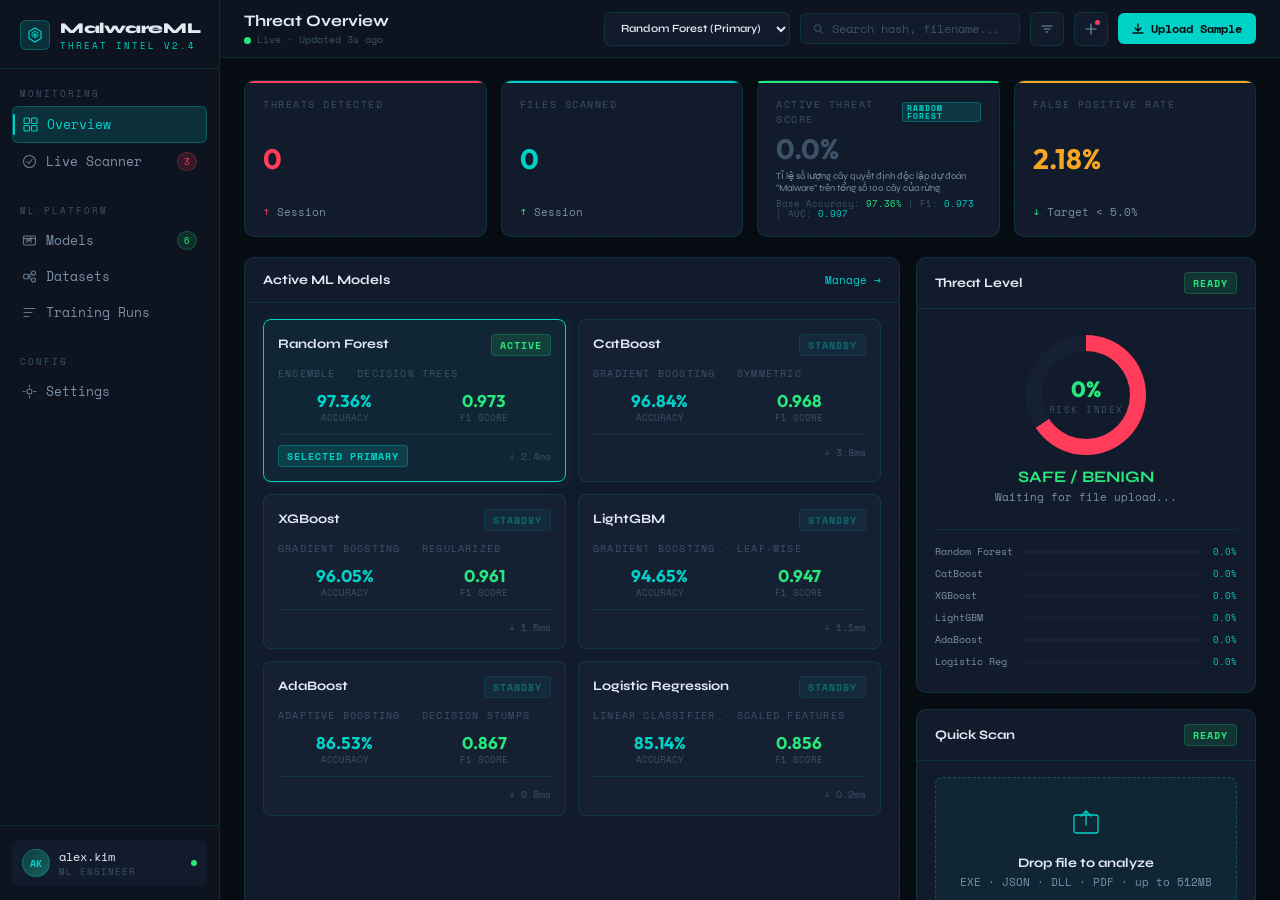
==== commit 0e501c64: "NOTHING" ====
--- a/web/index.html
+++ b/web/index.html
@@ -5,7 +5,7 @@
 <meta name="viewport" content="width=device-width, initial-scale=1.0">
 <title>MalwareML — Threat Intelligence Platform</title>
 <link rel="preconnect" href="https://fonts.googleapis.com">
-<link href="https://fonts.googleapis.com/css2?family=Space+Mono:ital,wght@0,400;0,700;1,400&family=Syne:wght@400;600;700;800&display=swap" rel="stylesheet">
+<link href="https://fonts.googleapis.com/css2?family=Outfit:wght@300;400;500;600;700;800&family=Space+Mono:ital,wght@0,400;0,700;1,400&family=Syne:wght@400;600;700;800&display=swap" rel="stylesheet">
 <link rel="stylesheet" href="index.css">
 </head>
 <body>
@@ -153,163 +153,228 @@
         </div>
       </div>
 
-      <!-- Row: Chart + Threat Gauge -->
-      <div class="row-2col">
-        <!-- Detection Timeline -->
+      <!-- Row: Active Models + Threat Sidebar -->
+      <div class="row-2col" style="grid-template-columns: 1fr 340px; margin-bottom: 16px;">
+        <!-- Active Models -->
         <div class="panel">
           <div class="panel-header">
-            <div class="panel-title">Detection Timeline</div>
-            <span class="tag tag-cyan" id="timeline-timeframe-badge">Last 24h</span>
-            <div class="flex-center gap-6 ml-auto" id="timeline-timeframe-btns">
-              <button class="btn btn-ghost tf-btn" data-tf="10s" style="padding:5px 10px;font-size:10.5px;">10s</button>
-              <button class="btn btn-ghost tf-btn" data-tf="20s" style="padding:5px 10px;font-size:10.5px;">20s</button>
-              <button class="btn btn-ghost tf-btn" data-tf="1h" style="padding:5px 10px;font-size:10.5px;">1h</button>
-              <button class="btn btn-ghost tf-btn active" data-tf="24h" style="padding:5px 10px;font-size:10.5px;background:var(--cyan-dim);color:var(--cyan);border-color:var(--border-strong)">24h</button>
-              <button class="btn btn-ghost tf-btn" data-tf="7d" style="padding:5px 10px;font-size:10.5px;">7d</button>
-            </div>
+            <div class="panel-title">Active ML Models</div>
+            <a href="#" id="manage-models-link" style="margin-left:auto;font-size:10.5px;color:var(--cyan);text-decoration:none">Manage →</a>
           </div>
           <div class="panel-body">
-            <div class="chart-area">
-              <svg viewBox="0 0 580 160" preserveAspectRatio="none" xmlns="http://www.w3.org/2000/svg">
-                <defs>
-                  <linearGradient id="cyanGrad" x1="0" y1="0" x2="0" y2="1">
-                    <stop offset="0%" stop-color="#00d2c8" stop-opacity="0.25"/>
-                    <stop offset="100%" stop-color="#00d2c8" stop-opacity="0"/>
-                  </linearGradient>
-                  <linearGradient id="redGrad" x1="0" y1="0" x2="0" y2="1">
-                    <stop offset="0%" stop-color="#ff3d5a" stop-opacity="0.2"/>
-                    <stop offset="100%" stop-color="#ff3d5a" stop-opacity="0"/>
-                  </linearGradient>
-                </defs>
-                <!-- Grid lines -->
-                <line x1="0" y1="30" x2="580" y2="30" stroke="rgba(0,210,200,0.06)" stroke-width="1"/>
-                <line x1="0" y1="70" x2="580" y2="70" stroke="rgba(0,210,200,0.06)" stroke-width="1"/>
-                <line x1="0" y1="110" x2="580" y2="110" stroke="rgba(0,210,200,0.06)" stroke-width="1"/>
-                <line x1="0" y1="150" x2="580" y2="150" stroke="rgba(0,210,200,0.06)" stroke-width="1"/>
-
-                <!-- Labels -->
-                <text x="0" y="28" fill="#3d5268" font-size="8" font-family="monospace">200</text>
-                <text x="0" y="68" fill="#3d5268" font-size="8" font-family="monospace">150</text>
-                <text x="0" y="108" fill="#3d5268" font-size="8" font-family="monospace">100</text>
-                <text x="0" y="148" fill="#3d5268" font-size="8" font-family="monospace">50</text>
-
-                <!-- Scanned area fill -->
-                <path d="M22,120 L70,100 L118,95 L166,85 L214,60 L262,70 L310,50 L358,55 L406,45 L454,30 L502,35 L550,25 L550,155 L22,155 Z"
-                  fill="url(#cyanGrad)"/>
-                <!-- Scanned line -->
-                <path d="M22,120 L70,100 L118,95 L166,85 L214,60 L262,70 L310,50 L358,55 L406,45 L454,30 L502,35 L550,25"
-                  fill="none" stroke="#00d2c8" stroke-width="1.8" stroke-linejoin="round"/>
-
-                <!-- Threats area fill -->
-                <path d="M22,140 L70,130 L118,135 L166,120 L214,110 L262,115 L310,105 L358,90 L406,100 L454,80 L502,85 L550,75 L550,155 L22,155 Z"
-                  fill="url(#redGrad)"/>
-                <!-- Threats line -->
-                <path d="M22,140 L70,130 L118,135 L166,120 L214,110 L262,115 L310,105 L358,90 L406,100 L454,80 L502,85 L550,75"
-                  fill="none" stroke="#ff3d5a" stroke-width="1.5" stroke-linejoin="round" stroke-dasharray="4,2"/>
-
-                <!-- X axis labels -->
-                <text x="22" y="162" fill="#3d5268" font-size="8" font-family="monospace" text-anchor="middle">00:00</text>
-                <text x="118" y="162" fill="#3d5268" font-size="8" font-family="monospace" text-anchor="middle">04:00</text>
-                <text x="214" y="162" fill="#3d5268" font-size="8" font-family="monospace" text-anchor="middle">08:00</text>
-                <text x="310" y="162" fill="#3d5268" font-size="8" font-family="monospace" text-anchor="middle">12:00</text>
-                <text x="406" y="162" fill="#3d5268" font-size="8" font-family="monospace" text-anchor="middle">16:00</text>
-                <text x="502" y="162" fill="#3d5268" font-size="8" font-family="monospace" text-anchor="middle">20:00</text>
-
-                <!-- Spike callout -->
-                <circle cx="454" cy="30" r="3.5" fill="none" stroke="#00d2c8" stroke-width="1"/>
-                <line x1="454" y1="26" x2="454" y2="14" stroke="#00d2c8" stroke-width="0.8" stroke-dasharray="2,2"/>
-                <text x="458" y="13" fill="#00d2c8" font-size="7.5" font-family="monospace">PEAK</text>
-              </svg>
-            </div>
-            <!-- Legend -->
-            <div class="flex-center mt-10" style="font-size:10.5px; justify-content: space-between; flex-wrap: wrap; gap: 10px;">
-              <div class="flex-center gap-10">
-                <div class="flex-center gap-6"><div style="width:20px;height:2px;background:var(--cyan);border-radius:1px"></div><span class="text-muted">Files Scanned</span></div>
-                <div class="flex-center gap-6"><div style="width:20px;height:2px;background:var(--red);border-radius:1px;border-top:1px dashed var(--red)"></div><span class="text-muted">Threats Found</span></div>
-              </div>
-              <span style="font-size:9.5px;color:var(--text-dim);font-style:italic;">Biểu đồ tự động cập nhật thời gian thực khi có lượt quét tệp mới trong phiên làm việc hiện tại.</span>
-            </div>
-            <div class="sep" style="margin: 10px 0;"></div>
-            <div class="timeline-explanation" style="font-size: 10.5px; color: var(--text-secondary); line-height: 1.45; background: rgba(0, 210, 200, 0.03); border: 1px dashed rgba(0, 210, 200, 0.15); border-radius: 6px; padding: 10px; font-family: var(--display);">
-              <strong>💡 Ý Nghĩa Trực Quan Hoạt Động (Detection Timeline):</strong>
-              <p style="margin: 4px 0 0 0;">
-                Biểu đồ này theo dõi lưu lượng quét tệp (<strong>Files Scanned</strong>) so với số lượng mã độc thực sự được phát hiện (<strong>Threats Found</strong>) theo thời gian thực trong 24 giờ qua. Điều này giúp các kỹ sư An ninh Mạng (SOC):
-              </p>
-              <ul style="margin: 4px 0 0 0; padding-left: 16px; color: var(--text-dim);">
-                <li>Nhận diện các thời điểm bùng phát tấn công (Threat Spikes) để cô lập mạng lưới kịp thời.</li>
-                <li>Đánh giá hiệu suất hoạt động quét liên tục của hệ thống ML và đảm bảo độ trễ phản hồi tối thiểu.</li>
-                <li>Theo dõi xu hướng phân phối mã độc nhằm tối ưu hóa các lớp phòng thủ chủ động của doanh nghiệp.</li>
-              </ul>
-            </div>
-          </div>
-        </div>
-
-        <!-- Threat Gauge -->
-        <div class="panel">
-          <div class="panel-header">
-            <div class="panel-title">Threat Level</div>
-            <span class="tag tag-green pulse" id="threat-pulse">READY</span>
-          </div>
-          <div class="panel-body">
-            <div class="threat-gauge">
-              <div class="gauge-ring" id="gauge-ring">
-                <div class="gauge-inner">
-                  <span class="gauge-pct" id="gauge-pct" style="color: var(--green);">0%</span>
-                  <span class="gauge-lbl" id="gauge-lbl">risk index</span>
-                </div>
-              </div>
-              <div class="threat-level" id="threat-level" style="color: var(--green);">SAFE / BENIGN</div>
-              <div class="threat-desc" id="threat-desc">Waiting for file upload...</div>
-            </div>
-            <!-- Threat Alert Warning Container -->
-            <div id="overview-threat-alert-container" style="display: none; margin-top: 15px; width: 100%;"></div>
-            <div class="sep"></div>
-            <div class="threat-bars" id="baseline-models-bars">
+            <div style="display:grid;grid-template-columns:1fr 1fr;gap:12px">
               <!-- Random Forest -->
-              <div class="threat-row">
-                <span class="threat-type">Random Forest</span>
-                <div class="tbar-track"><div class="tbar-fill" id="bar-rf" style="width:0%;background:var(--cyan)"></div></div>
-                <span class="threat-pct-label text-cyan" id="pct-rf">0.0%</span>
-              </div>
+              <div class="model-card" data-model="Random Forest">
+                <div class="flex-center gap-8 mb-10">
+                  <div class="model-name">Random Forest</div>
+                  <span class="tag tag-green model-active-badge" style="margin-left:auto">Active</span>
+                </div>
+                <div class="model-type">Ensemble · Decision Trees</div>
+                <div class="model-stats">
+                  <div class="mstat"><div class="mstat-val">97.36%</div><div class="mstat-lbl">Accuracy</div></div>
+                  <div class="mstat"><div class="mstat-val" style="color:var(--green)">0.973</div><div class="mstat-lbl">F1 Score</div></div>
+                </div>
+                <div class="model-footer">
+                  <span class="tag tag-cyan model-status-badge">SELECTED PRIMARY</span>
+                  <span class="text-dim" style="font-size:9.5px;margin-left:auto">↓ 2.4ms</span>
+                </div>
+              </div>
+
               <!-- CatBoost -->
-              <div class="threat-row">
-                <span class="threat-type">CatBoost</span>
-                <div class="tbar-track"><div class="tbar-fill" id="bar-cat" style="width:0%;background:var(--cyan)"></div></div>
-                <span class="threat-pct-label text-cyan" id="pct-cat">0.0%</span>
-              </div>
+              <div class="model-card" data-model="CatBoost">
+                <div class="flex-center gap-8 mb-10">
+                  <div class="model-name">CatBoost</div>
+                  <span class="tag tag-green model-active-badge" style="margin-left:auto">Active</span>
+                </div>
+                <div class="model-type">Gradient Boosting · Symmetric</div>
+                <div class="model-stats">
+                  <div class="mstat"><div class="mstat-val">96.84%</div><div class="mstat-lbl">Accuracy</div></div>
+                  <div class="mstat"><div class="mstat-val" style="color:var(--green)">0.968</div><div class="mstat-lbl">F1 Score</div></div>
+                </div>
+                <div class="model-footer">
+                  <span class="tag tag-cyan model-status-badge" style="display:none;">SELECTED PRIMARY</span>
+                  <span class="text-dim" style="font-size:9.5px;margin-left:auto">↓ 3.8ms</span>
+                </div>
+              </div>
+
               <!-- XGBoost -->
-              <div class="threat-row">
-                <span class="threat-type">XGBoost</span>
-                <div class="tbar-track"><div class="tbar-fill" id="bar-xgb" style="width:0%;background:var(--cyan)"></div></div>
-                <span class="threat-pct-label text-cyan" id="pct-xgb">0.0%</span>
-              </div>
+              <div class="model-card" data-model="XGBoost">
+                <div class="flex-center gap-8 mb-10">
+                  <div class="model-name">XGBoost</div>
+                  <span class="tag tag-green model-active-badge" style="margin-left:auto">Active</span>
+                </div>
+                <div class="model-type">Gradient Boosting · Regularized</div>
+                <div class="model-stats">
+                  <div class="mstat"><div class="mstat-val">96.05%</div><div class="mstat-lbl">Accuracy</div></div>
+                  <div class="mstat"><div class="mstat-val" style="color:var(--green)">0.961</div><div class="mstat-lbl">F1 Score</div></div>
+                </div>
+                <div class="model-footer">
+                  <span class="tag tag-cyan model-status-badge" style="display:none;">SELECTED PRIMARY</span>
+                  <span class="text-dim" style="font-size:9.5px;margin-left:auto">↓ 1.5ms</span>
+                </div>
+              </div>
+
               <!-- LightGBM -->
-              <div class="threat-row">
-                <span class="threat-type">LightGBM</span>
-                <div class="tbar-track"><div class="tbar-fill" id="bar-lgb" style="width:0%;background:var(--cyan)"></div></div>
-                <span class="threat-pct-label text-cyan" id="pct-lgb">0.0%</span>
-              </div>
+              <div class="model-card" data-model="LightGBM">
+                <div class="flex-center gap-8 mb-10">
+                  <div class="model-name">LightGBM</div>
+                  <span class="tag tag-green model-active-badge" style="margin-left:auto">Active</span>
+                </div>
+                <div class="model-type">Gradient Boosting · Leaf-wise</div>
+                <div class="model-stats">
+                  <div class="mstat"><div class="mstat-val">94.65%</div><div class="mstat-lbl">Accuracy</div></div>
+                  <div class="mstat"><div class="mstat-val" style="color:var(--green)">0.947</div><div class="mstat-lbl">F1 Score</div></div>
+                </div>
+                <div class="model-footer">
+                  <span class="tag tag-cyan model-status-badge" style="display:none;">SELECTED PRIMARY</span>
+                  <span class="text-dim" style="font-size:9.5px;margin-left:auto">↓ 1.1ms</span>
+                </div>
+              </div>
+
               <!-- AdaBoost -->
-              <div class="threat-row">
-                <span class="threat-type">AdaBoost</span>
-                <div class="tbar-track"><div class="tbar-fill" id="bar-ada" style="width:0%;background:var(--cyan)"></div></div>
-                <span class="threat-pct-label text-cyan" id="pct-ada">0.0%</span>
-              </div>
-              <!-- Logistic Reg -->
-              <div class="threat-row">
-                <span class="threat-type">Logistic Reg</span>
-                <div class="tbar-track"><div class="tbar-fill" id="bar-lr" style="width:0%;background:var(--cyan)"></div></div>
-                <span class="threat-pct-label text-cyan" id="pct-lr">0.0%</span>
-              </div>
-            </div>
-          </div>
-        </div>
-      </div>
-
-      <!-- Row: Recent Scans + Upload + Terminal -->
-      <div class="row-2col" style="grid-template-columns: 1fr 300px;">
+              <div class="model-card" data-model="AdaBoost">
+                <div class="flex-center gap-8 mb-10">
+                  <div class="model-name">AdaBoost</div>
+                  <span class="tag tag-green model-active-badge" style="margin-left:auto">Active</span>
+                </div>
+                <div class="model-type">Adaptive Boosting · Decision Stumps</div>
+                <div class="model-stats">
+                  <div class="mstat"><div class="mstat-val">86.53%</div><div class="mstat-lbl">Accuracy</div></div>
+                  <div class="mstat"><div class="mstat-val" style="color:var(--green)">0.867</div><div class="mstat-lbl">F1 Score</div></div>
+                </div>
+                <div class="model-footer">
+                  <span class="tag tag-cyan model-status-badge" style="display:none;">SELECTED PRIMARY</span>
+                  <span class="text-dim" style="font-size:9.5px;margin-left:auto">↓ 0.8ms</span>
+                </div>
+              </div>
+
+              <!-- Logistic Regression -->
+              <div class="model-card" data-model="Logistic Regression">
+                <div class="flex-center gap-8 mb-10">
+                  <div class="model-name">Logistic Regression</div>
+                  <span class="tag tag-green model-active-badge" style="margin-left:auto">Active</span>
+                </div>
+                <div class="model-type">Linear Classifier · Scaled Features</div>
+                <div class="model-stats">
+                  <div class="mstat"><div class="mstat-val">85.14%</div><div class="mstat-lbl">Accuracy</div></div>
+                  <div class="mstat"><div class="mstat-val" style="color:var(--green)">0.856</div><div class="mstat-lbl">F1 Score</div></div>
+                </div>
+                <div class="model-footer">
+                  <span class="tag tag-cyan model-status-badge" style="display:none;">SELECTED PRIMARY</span>
+                  <span class="text-dim" style="font-size:9.5px;margin-left:auto">↓ 0.2ms</span>
+                </div>
+              </div>
+            </div>
+          </div>
+        </div>
+
+        <!-- Right column: Threat Level + Quick Scan + Terminal -->
+        <div style="display:flex;flex-direction:column;gap:16px">
+          <!-- Threat Gauge -->
+          <div class="panel">
+            <div class="panel-header">
+              <div class="panel-title">Threat Level</div>
+              <span class="tag tag-green pulse" id="threat-pulse">READY</span>
+            </div>
+            <div class="panel-body">
+              <div class="threat-gauge">
+                <div class="gauge-ring" id="gauge-ring">
+                  <div class="gauge-inner">
+                    <span class="gauge-pct" id="gauge-pct" style="color: var(--green);">0%</span>
+                    <span class="gauge-lbl" id="gauge-lbl">risk index</span>
+                  </div>
+                </div>
+                <div class="threat-level" id="threat-level" style="color: var(--green);">SAFE / BENIGN</div>
+                <div class="threat-desc" id="threat-desc">Waiting for file upload...</div>
+              </div>
+              <!-- Threat Alert Warning Container -->
+              <div id="overview-threat-alert-container" style="display: none; margin-top: 15px; width: 100%;"></div>
+              <div class="sep"></div>
+              <div class="threat-bars" id="baseline-models-bars">
+                <!-- Random Forest -->
+                <div class="threat-row">
+                  <span class="threat-type">Random Forest</span>
+                  <div class="tbar-track"><div class="tbar-fill" id="bar-rf" style="width:0%;background:var(--cyan)"></div></div>
+                  <span class="threat-pct-label text-cyan" id="pct-rf">0.0%</span>
+                </div>
+                <!-- CatBoost -->
+                <div class="threat-row">
+                  <span class="threat-type">CatBoost</span>
+                  <div class="tbar-track"><div class="tbar-fill" id="bar-cat" style="width:0%;background:var(--cyan)"></div></div>
+                  <span class="threat-pct-label text-cyan" id="pct-cat">0.0%</span>
+                </div>
+                <!-- XGBoost -->
+                <div class="threat-row">
+                  <span class="threat-type">XGBoost</span>
+                  <div class="tbar-track"><div class="tbar-fill" id="bar-xgb" style="width:0%;background:var(--cyan)"></div></div>
+                  <span class="threat-pct-label text-cyan" id="pct-xgb">0.0%</span>
+                </div>
+                <!-- LightGBM -->
+                <div class="threat-row">
+                  <span class="threat-type">LightGBM</span>
+                  <div class="tbar-track"><div class="tbar-fill" id="bar-lgb" style="width:0%;background:var(--cyan)"></div></div>
+                  <span class="threat-pct-label text-cyan" id="pct-lgb">0.0%</span>
+                </div>
+                <!-- AdaBoost -->
+                <div class="threat-row">
+                  <span class="threat-type">AdaBoost</span>
+                  <div class="tbar-track"><div class="tbar-fill" id="bar-ada" style="width:0%;background:var(--cyan)"></div></div>
+                  <span class="threat-pct-label text-cyan" id="pct-ada">0.0%</span>
+                </div>
+                <!-- Logistic Reg -->
+                <div class="threat-row">
+                  <span class="threat-type">Logistic Reg</span>
+                  <div class="tbar-track"><div class="tbar-fill" id="bar-lr" style="width:0%;background:var(--cyan)"></div></div>
+                  <span class="threat-pct-label text-cyan" id="pct-lr">0.0%</span>
+                </div>
+              </div>
+            </div>
+          </div>
+
+          <!-- Upload -->
+          <div class="panel">
+            <div class="panel-header">
+              <div class="panel-title">Quick Scan</div>
+              <span class="tag tag-green">Ready</span>
+            </div>
+            <div class="panel-body">
+              <div class="upload-zone" id="upload-zone">
+                <input type="file" id="file-upload" style="display:none;" />
+                <div class="upload-icon">
+                  <svg width="28" height="28" viewBox="0 0 28 28" fill="none"><rect x="2" y="6" width="24" height="18" rx="2" stroke="#00d2c8" stroke-width="1.3"/><path d="M14 2v14M9 7l5-5 5 5" stroke="#00d2c8" stroke-width="1.3" stroke-linecap="round" stroke-linejoin="round"/></svg>
+                </div>
+                <div class="upload-text">Drop file to analyze</div>
+                <div class="upload-sub">EXE · JSON · DLL · PDF · up to 512MB</div>
+              </div>
+              <div style="display:flex;gap:6px;flex-wrap:wrap">
+                <span class="tag tag-cyan">PE32</span>
+                <span class="tag tag-cyan">Office</span>
+                <span class="tag tag-cyan">Script</span>
+                <span class="tag tag-cyan">Archive</span>
+                <span class="tag tag-cyan">APK</span>
+              </div>
+            </div>
+          </div>
+
+          <!-- Terminal -->
+          <div class="panel">
+            <div class="panel-header">
+              <div class="panel-title">System Log</div>
+              <span class="flex-center gap-6" style="font-size:9.5px;color:var(--green)"><span class="live-dot" style="width:5px;height:5px"></span>Live</span>
+            </div>
+            <div class="panel-body" style="padding:10px 12px">
+              <div class="terminal" id="system-terminal">
+                <div class="t-line"><span class="t-time" id="init-time">00:00:00</span><span class="t-tag t-info">[SYS]</span><span class="t-msg">MalwareML Pipeline initialized. Waiting for input...</span></div>
+              </div>
+            </div>
+          </div>
+        </div>
+      </div>
+
+      <!-- Row: Recent Scans + Training Progress -->
+      <div class="row-2col" style="grid-template-columns: 1fr 340px; margin-bottom: 16px;">
         <!-- Recent Scans -->
-        <div class="panel">
+        <div class="panel" style="display: flex; flex-direction: column;">
           <div class="panel-header">
             <div class="panel-title">Recent Scans</div>
             <span class="tag tag-cyan"><span class="live-dot" style="width:5px;height:5px;margin-right:4px"></span>Live</span>
@@ -334,163 +399,6 @@
           </div>
         </div>
 
-        <!-- Right column: Upload + Terminal -->
-        <div style="display:flex;flex-direction:column;gap:16px">
-          <!-- Upload -->
-          <div class="panel">
-            <div class="panel-header">
-              <div class="panel-title">Quick Scan</div>
-              <span class="tag tag-green">Ready</span>
-            </div>
-            <div class="panel-body">
-              <div class="upload-zone" id="upload-zone">
-                <input type="file" id="file-upload" style="display:none;" />
-                <div class="upload-icon">
-                  <svg width="28" height="28" viewBox="0 0 28 28" fill="none"><rect x="2" y="6" width="24" height="18" rx="2" stroke="#00d2c8" stroke-width="1.3"/><path d="M14 2v14M9 7l5-5 5 5" stroke="#00d2c8" stroke-width="1.3" stroke-linecap="round" stroke-linejoin="round"/></svg>
-                </div>
-                <div class="upload-text">Drop file to analyze</div>
-                <div class="upload-sub">EXE · JSON · DLL · PDF · up to 512MB</div>
-              </div>
-              <div style="display:flex;gap:6px;flex-wrap:wrap">
-                <span class="tag tag-cyan">PE32</span>
-                <span class="tag tag-cyan">Office</span>
-                <span class="tag tag-cyan">Script</span>
-                <span class="tag tag-cyan">Archive</span>
-                <span class="tag tag-cyan">APK</span>
-              </div>
-            </div>
-          </div>
-
-          <!-- Terminal -->
-          <div class="panel">
-            <div class="panel-header">
-              <div class="panel-title">System Log</div>
-              <span class="flex-center gap-6" style="font-size:9.5px;color:var(--green)"><span class="live-dot" style="width:5px;height:5px"></span>Live</span>
-            </div>
-            <div class="panel-body" style="padding:10px 12px">
-              <div class="terminal" id="system-terminal">
-                <div class="t-line"><span class="t-time" id="init-time">00:00:00</span><span class="t-tag t-info">[SYS]</span><span class="t-msg">MalwareML Pipeline initialized. Waiting for input...</span></div>
-              </div>
-            </div>
-          </div>
-        </div>
-      </div>
-
-      <!-- Row: Models + Training -->
-      <div class="row-3col">
-        <!-- Active Models -->
-        <div class="panel" style="grid-column: span 2;">
-          <div class="panel-header">
-            <div class="panel-title">Active ML Models</div>
-            <a href="#" id="manage-models-link" style="margin-left:auto;font-size:10.5px;color:var(--cyan);text-decoration:none">Manage →</a>
-          </div>
-          <div class="panel-body">
-            <div style="display:grid;grid-template-columns:1fr 1fr;gap:12px">
-              <!-- Random Forest -->
-              <div class="model-card" data-model="Random Forest">
-                <div class="flex-center gap-8 mb-10">
-                  <div class="model-name">Random Forest</div>
-                  <span class="tag tag-green model-active-badge" style="margin-left:auto">Active</span>
-                </div>
-                <div class="model-type">Ensemble · Decision Trees</div>
-                <div class="model-stats">
-                  <div class="mstat"><div class="mstat-val">97.36%</div><div class="mstat-lbl">Accuracy</div></div>
-                  <div class="mstat"><div class="mstat-val" style="color:var(--green)">0.973</div><div class="mstat-lbl">F1 Score</div></div>
-                </div>
-                <div class="model-footer">
-                  <span class="tag tag-cyan model-status-badge">SELECTED PRIMARY</span>
-                  <span class="text-dim" style="font-size:9.5px;margin-left:auto">↓ 2.4ms</span>
-                </div>
-              </div>
-
-              <!-- CatBoost -->
-              <div class="model-card" data-model="CatBoost">
-                <div class="flex-center gap-8 mb-10">
-                  <div class="model-name">CatBoost</div>
-                  <span class="tag tag-green model-active-badge" style="margin-left:auto">Active</span>
-                </div>
-                <div class="model-type">Gradient Boosting · Symmetric</div>
-                <div class="model-stats">
-                  <div class="mstat"><div class="mstat-val">96.84%</div><div class="mstat-lbl">Accuracy</div></div>
-                  <div class="mstat"><div class="mstat-val" style="color:var(--green)">0.968</div><div class="mstat-lbl">F1 Score</div></div>
-                </div>
-                <div class="model-footer">
-                  <span class="tag tag-cyan model-status-badge" style="display:none;">SELECTED PRIMARY</span>
-                  <span class="text-dim" style="font-size:9.5px;margin-left:auto">↓ 3.8ms</span>
-                </div>
-              </div>
-
-              <!-- XGBoost -->
-              <div class="model-card" data-model="XGBoost">
-                <div class="flex-center gap-8 mb-10">
-                  <div class="model-name">XGBoost</div>
-                  <span class="tag tag-green model-active-badge" style="margin-left:auto">Active</span>
-                </div>
-                <div class="model-type">Gradient Boosting · Regularized</div>
-                <div class="model-stats">
-                  <div class="mstat"><div class="mstat-val">96.05%</div><div class="mstat-lbl">Accuracy</div></div>
-                  <div class="mstat"><div class="mstat-val" style="color:var(--green)">0.961</div><div class="mstat-lbl">F1 Score</div></div>
-                </div>
-                <div class="model-footer">
-                  <span class="tag tag-cyan model-status-badge" style="display:none;">SELECTED PRIMARY</span>
-                  <span class="text-dim" style="font-size:9.5px;margin-left:auto">↓ 1.5ms</span>
-                </div>
-              </div>
-
-              <!-- LightGBM -->
-              <div class="model-card" data-model="LightGBM">
-                <div class="flex-center gap-8 mb-10">
-                  <div class="model-name">LightGBM</div>
-                  <span class="tag tag-green model-active-badge" style="margin-left:auto">Active</span>
-                </div>
-                <div class="model-type">Gradient Boosting · Leaf-wise</div>
-                <div class="model-stats">
-                  <div class="mstat"><div class="mstat-val">94.65%</div><div class="mstat-lbl">Accuracy</div></div>
-                  <div class="mstat"><div class="mstat-val" style="color:var(--green)">0.947</div><div class="mstat-lbl">F1 Score</div></div>
-                </div>
-                <div class="model-footer">
-                  <span class="tag tag-cyan model-status-badge" style="display:none;">SELECTED PRIMARY</span>
-                  <span class="text-dim" style="font-size:9.5px;margin-left:auto">↓ 1.1ms</span>
-                </div>
-              </div>
-
-              <!-- AdaBoost -->
-              <div class="model-card" data-model="AdaBoost">
-                <div class="flex-center gap-8 mb-10">
-                  <div class="model-name">AdaBoost</div>
-                  <span class="tag tag-green model-active-badge" style="margin-left:auto">Active</span>
-                </div>
-                <div class="model-type">Adaptive Boosting · Decision Stumps</div>
-                <div class="model-stats">
-                  <div class="mstat"><div class="mstat-val">86.53%</div><div class="mstat-lbl">Accuracy</div></div>
-                  <div class="mstat"><div class="mstat-val" style="color:var(--green)">0.867</div><div class="mstat-lbl">F1 Score</div></div>
-                </div>
-                <div class="model-footer">
-                  <span class="tag tag-cyan model-status-badge" style="display:none;">SELECTED PRIMARY</span>
-                  <span class="text-dim" style="font-size:9.5px;margin-left:auto">↓ 0.8ms</span>
-                </div>
-              </div>
-
-              <!-- Logistic Regression -->
-              <div class="model-card" data-model="Logistic Regression">
-                <div class="flex-center gap-8 mb-10">
-                  <div class="model-name">Logistic Regression</div>
-                  <span class="tag tag-green model-active-badge" style="margin-left:auto">Active</span>
-                </div>
-                <div class="model-type">Linear Classifier · Scaled Features</div>
-                <div class="model-stats">
-                  <div class="mstat"><div class="mstat-val">85.14%</div><div class="mstat-lbl">Accuracy</div></div>
-                  <div class="mstat"><div class="mstat-val" style="color:var(--green)">0.856</div><div class="mstat-lbl">F1 Score</div></div>
-                </div>
-                <div class="model-footer">
-                  <span class="tag tag-cyan model-status-badge" style="display:none;">SELECTED PRIMARY</span>
-                  <span class="text-dim" style="font-size:9.5px;margin-left:auto">↓ 0.2ms</span>
-                </div>
-              </div>
-            </div>
-          </div>
-        </div>
-
         <!-- Training Progress -->
         <div class="panel">
           <div class="panel-header">
@@ -530,9 +438,10 @@
             </div>
           </div>
         </div>
-      </div>
       <!-- view-overview end -->
       </div>
+      </div>
+
 
       <!-- ── VIEW: LIVE SCANNER ── -->
       <div id="view-scanner" class="dashboard-view" style="display:none;">
@@ -823,17 +732,17 @@
           <div class="panel-body" style="display:grid;grid-template-columns:repeat(3, 1fr);gap:15px;">
             <div style="background:var(--bg-elevated);padding:14px;border-radius:8px;border:1px solid var(--border);">
               <div style="font-size:9.5px;color:var(--text-secondary);text-transform:uppercase;letter-spacing:1px;">Training Samples</div>
-              <strong style="font-size:20px;color:var(--cyan);font-family:var(--display);display:block;margin-top:4px;">1,200,000</strong>
+              <strong style="font-size:20px;color:var(--cyan);font-family:'Outfit', sans-serif;display:block;margin-top:4px;">1,200,000</strong>
               <span style="font-size:10.5px;color:var(--text-dim);margin-top:2px;display:block;">Balanced: 50% Safe / 50% Malicious</span>
             </div>
             <div style="background:var(--bg-elevated);padding:14px;border-radius:8px;border:1px solid var(--border);">
               <div style="font-size:9.5px;color:var(--text-secondary);text-transform:uppercase;letter-spacing:1px;">Validation Samples</div>
-              <strong style="font-size:20px;color:var(--cyan);font-family:var(--display);display:block;margin-top:4px;">240,000</strong>
+              <strong style="font-size:20px;color:var(--cyan);font-family:'Outfit', sans-serif;display:block;margin-top:4px;">240,000</strong>
               <span style="font-size:10.5px;color:var(--text-dim);margin-top:2px;display:block;">Independent hold-out set</span>
             </div>
             <div style="background:var(--bg-elevated);padding:14px;border-radius:8px;border:1px solid var(--border);">
               <div style="font-size:9.5px;color:var(--text-secondary);text-transform:uppercase;letter-spacing:1px;">Features Vector Layout</div>
-              <strong style="font-size:20px;color:var(--cyan);font-family:var(--display);display:block;margin-top:4px;">2,381 Features</strong>
+              <strong style="font-size:20px;color:var(--cyan);font-family:'Outfit', sans-serif;display:block;margin-top:4px;">2,381 Features</strong>
               <span style="font-size:10.5px;color:var(--text-dim);margin-top:2px;display:block;">Ember raw structural profile mapping</span>
             </div>
           </div>
--- a/web/index.css
+++ b/web/index.css
@@ -223,7 +223,7 @@
   }
 
   .metric-label { font-size: 10px; text-transform: uppercase; letter-spacing: 1.5px; color: var(--text-dim); margin-bottom: 8px; }
-  .metric-val { font-family: var(--display); font-size: 28px; font-weight: 800; line-height: 1; margin-bottom: 6px; }
+  .metric-val { font-family: 'Outfit', 'Inter', system-ui, sans-serif; font-size: 28px; font-weight: 700; line-height: 1; margin-bottom: 6px; }
   .metric-val.red { color: var(--red); }
   .metric-val.cyan { color: var(--cyan); }
   .metric-val.amber { color: var(--amber); }
@@ -270,7 +270,7 @@
     background: var(--bg-card);
     display: flex; flex-direction: column; align-items: center; justify-content: center;
   }
-  .gauge-pct { font-family: var(--display); font-size: 22px; font-weight: 800; color: var(--red); }
+  .gauge-pct { font-family: 'Outfit', 'Inter', system-ui, sans-serif; font-size: 22px; font-weight: 800; color: var(--red); }
   .gauge-lbl { font-size: 8.5px; text-transform: uppercase; letter-spacing: 1.5px; color: var(--text-dim); }
   .threat-level { font-family: var(--display); font-size: 16px; font-weight: 700; color: var(--red); }
   .threat-desc { font-size: 10.5px; color: var(--text-secondary); margin-top: 3px; }
@@ -325,7 +325,7 @@
   .model-type { font-size: 9.5px; color: var(--text-dim); text-transform: uppercase; letter-spacing: 1.2px; margin-bottom: 10px; }
   .model-stats { display: grid; grid-template-columns: 1fr 1fr; gap: 6px; }
   .mstat { text-align: center; }
-  .mstat-val { font-family: var(--display); font-weight: 700; font-size: 17px; color: var(--cyan); }
+  .mstat-val { font-family: 'Outfit', 'Inter', system-ui, sans-serif; font-weight: 700; font-size: 17px; color: var(--cyan); }
   .mstat-lbl { font-size: 9px; color: var(--text-dim); text-transform: uppercase; }
   .model-footer { margin-top: 10px; padding-top: 10px; border-top: 1px solid var(--border); display: flex; align-items: center; gap: 6px; }
 
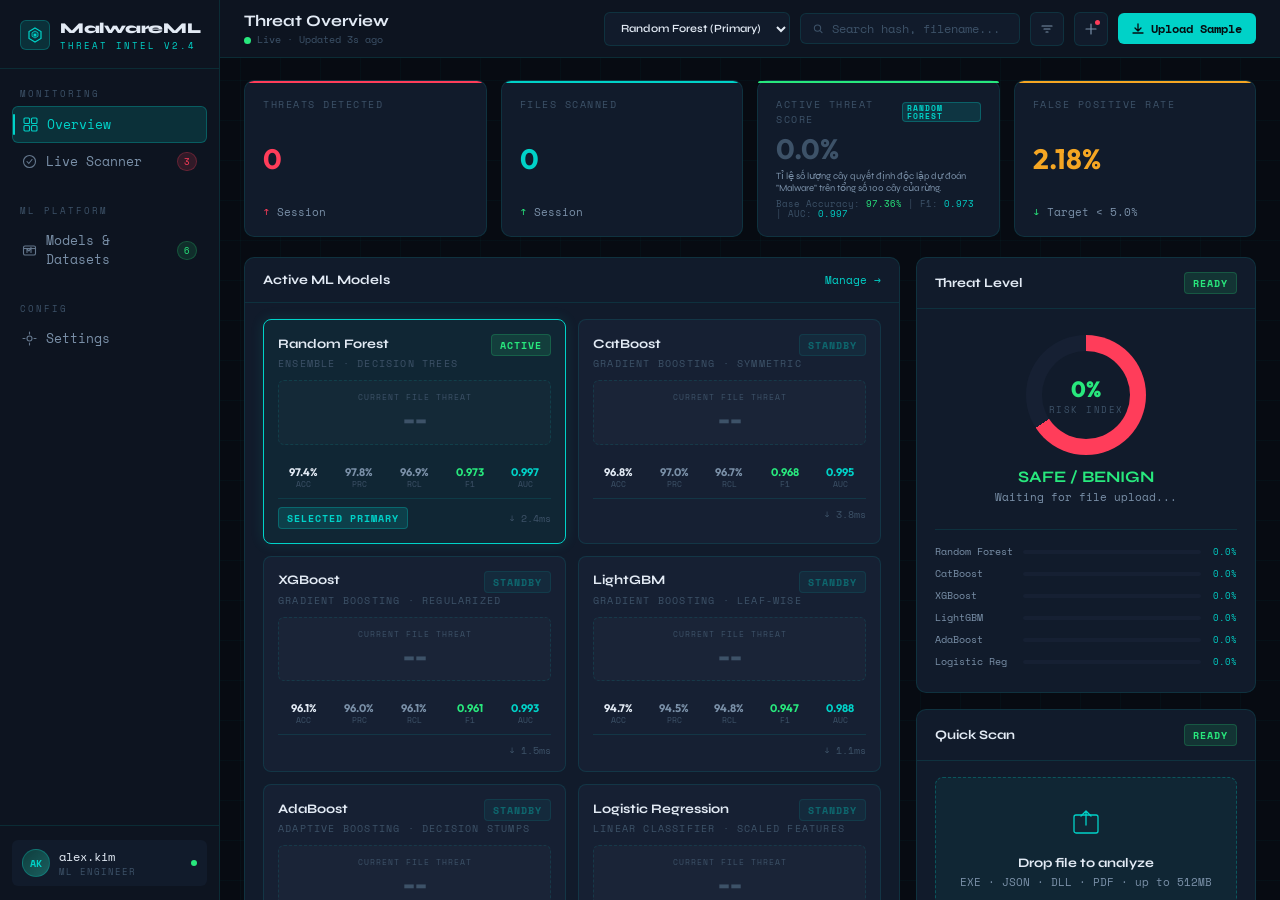
==== commit d6281b0d: "NOTHING" ====
--- a/web/index.html
+++ b/web/index.html
@@ -44,16 +44,8 @@
       <p class="nav-label">ML Platform</p>
       <a class="nav-item" href="#" data-view="models">
         <svg class="nav-icon" viewBox="0 0 15 15" fill="none"><rect x="1.5" y="3" width="12" height="9" rx="1.5" stroke="currentColor" stroke-width="1.1"/><path d="M5 9.5V6l2 2 2-3.5V9.5" stroke="currentColor" stroke-width="1.1" stroke-linecap="round" stroke-linejoin="round"/><path d="M1.5 5.5h12" stroke="currentColor" stroke-width="1.1"/></svg>
-        Models
+        Models & Datasets
         <span class="nav-badge ok">6</span>
-      </a>
-      <a class="nav-item" href="#" data-view="datasets">
-        <svg class="nav-icon" viewBox="0 0 15 15" fill="none"><circle cx="4" cy="7.5" r="2.5" stroke="currentColor" stroke-width="1.1"/><circle cx="11.5" cy="4" r="2" stroke="currentColor" stroke-width="1.1"/><circle cx="11.5" cy="11" r="2" stroke="currentColor" stroke-width="1.1"/><path d="M6.5 7.5H9.5" stroke="currentColor" stroke-width="1.1"/><path d="M6.2 6.2L9.5 4.7" stroke="currentColor" stroke-width="1.1"/><path d="M6.2 8.8L9.5 10.3" stroke="currentColor" stroke-width="1.1"/></svg>
-        Datasets
-      </a>
-      <a class="nav-item" href="#" data-view="training">
-        <svg class="nav-icon" viewBox="0 0 15 15" fill="none"><path d="M2 3.5h11M2 7.5h8M2 11.5h5" stroke="currentColor" stroke-width="1.1" stroke-linecap="round"/></svg>
-        Training Runs
       </a>
     </div>
 
@@ -97,16 +89,16 @@
         </select>
         <div class="search-box">
           <svg width="12" height="12" viewBox="0 0 12 12" fill="none"><circle cx="5" cy="5" r="3.5" stroke="#3d5268" stroke-width="1.2"/><path d="M8 8l2 2" stroke="#3d5268" stroke-width="1.2" stroke-linecap="round"/></svg>
-          <input type="text" placeholder="Search hash, filename...">
-        </div>
-        <button class="icon-btn">
+          <input type="text" id="topbar-search-input" placeholder="Search hash, filename...">
+        </div>
+        <button class="icon-btn" id="topbar-filter-btn" title="Toggle Threats Only">
           <svg width="14" height="14" viewBox="0 0 14 14" fill="none"><path d="M2 4h10M4 7h6M6 10h2" stroke="currentColor" stroke-width="1.2" stroke-linecap="round"/></svg>
         </button>
-        <button class="icon-btn">
+        <button class="icon-btn" id="topbar-notif-btn" title="Notifications / Audit State">
           <svg width="14" height="14" viewBox="0 0 14 14" fill="none"><path d="M7 2v10M2 7h10" stroke="currentColor" stroke-width="1.2" stroke-linecap="round"/></svg>
           <div class="notif-dot"></div>
         </button>
-        <button class="btn btn-primary">
+        <button class="btn btn-primary" id="topbar-upload-btn">
           <svg width="12" height="12" viewBox="0 0 12 12" fill="none"><path d="M6 1v7M3 5l3 3 3-3M1 10h10" stroke="currentColor" stroke-width="1.3" stroke-linecap="round" stroke-linejoin="round"/></svg>
           Upload Sample
         </button>
@@ -165,103 +157,169 @@
             <div style="display:grid;grid-template-columns:1fr 1fr;gap:12px">
               <!-- Random Forest -->
               <div class="model-card" data-model="Random Forest">
-                <div class="flex-center gap-8 mb-10">
+                <div class="flex-center gap-8 mb-6">
                   <div class="model-name">Random Forest</div>
                   <span class="tag tag-green model-active-badge" style="margin-left:auto">Active</span>
                 </div>
                 <div class="model-type">Ensemble · Decision Trees</div>
-                <div class="model-stats">
-                  <div class="mstat"><div class="mstat-val">97.36%</div><div class="mstat-lbl">Accuracy</div></div>
-                  <div class="mstat"><div class="mstat-val" style="color:var(--green)">0.973</div><div class="mstat-lbl">F1 Score</div></div>
-                </div>
-                <div class="model-footer">
+                
+                <!-- Live Scan Threat Spotlight -->
+                <div class="mstat-scan-threat" style="text-align: center; margin: 8px 0 12px 0; background: rgba(255,255,255,0.02); padding: 10px; border-radius: 6px; border: 1px dashed var(--border); transition: all 0.3s ease;">
+                  <div style="font-size: 8px; color: var(--text-dim); text-transform: uppercase; letter-spacing: 1px; margin-bottom: 2px;">Current File Threat</div>
+                  <div class="mstat-val" style="font-size: 26px; font-weight: 800; color: var(--text-dim); line-height: 1.1;">--</div>
+                </div>
+
+                <!-- Baseline Evaluation Metrics (Abbreviated & Smaller) -->
+                <div class="model-stats" style="display: grid; grid-template-columns: repeat(5, 1fr); gap: 4px; border-top: 1px solid var(--border-subtle); padding-top: 8px;">
+                  <div class="mstat"><div class="mstat-val" style="font-size: 11px; color: var(--text-primary);">97.4%</div><div class="mstat-lbl" style="font-size: 7.5px;">ACC</div></div>
+                  <div class="mstat"><div class="mstat-val" style="font-size: 11px; color: var(--text-secondary);">97.8%</div><div class="mstat-lbl" style="font-size: 7.5px;">PRC</div></div>
+                  <div class="mstat"><div class="mstat-val" style="font-size: 11px; color: var(--text-secondary);">96.9%</div><div class="mstat-lbl" style="font-size: 7.5px;">RCL</div></div>
+                  <div class="mstat"><div class="mstat-val" style="font-size: 11px; color: var(--green);">0.973</div><div class="mstat-lbl" style="font-size: 7.5px;">F1</div></div>
+                  <div class="mstat"><div class="mstat-val" style="font-size: 11px; color: var(--cyan);">0.997</div><div class="mstat-lbl" style="font-size: 7.5px;">AUC</div></div>
+                </div>
+                <div class="model-footer" style="margin-top: 8px; padding-top: 8px;">
                   <span class="tag tag-cyan model-status-badge">SELECTED PRIMARY</span>
-                  <span class="text-dim" style="font-size:9.5px;margin-left:auto">↓ 2.4ms</span>
+                  <span class="text-dim" style="font-size: 9.5px; margin-left: auto;">↓ 2.4ms</span>
                 </div>
               </div>
 
               <!-- CatBoost -->
               <div class="model-card" data-model="CatBoost">
-                <div class="flex-center gap-8 mb-10">
+                <div class="flex-center gap-8 mb-6">
                   <div class="model-name">CatBoost</div>
                   <span class="tag tag-green model-active-badge" style="margin-left:auto">Active</span>
                 </div>
                 <div class="model-type">Gradient Boosting · Symmetric</div>
-                <div class="model-stats">
-                  <div class="mstat"><div class="mstat-val">96.84%</div><div class="mstat-lbl">Accuracy</div></div>
-                  <div class="mstat"><div class="mstat-val" style="color:var(--green)">0.968</div><div class="mstat-lbl">F1 Score</div></div>
-                </div>
-                <div class="model-footer">
+                
+                <!-- Live Scan Threat Spotlight -->
+                <div class="mstat-scan-threat" style="text-align: center; margin: 8px 0 12px 0; background: rgba(255,255,255,0.02); padding: 10px; border-radius: 6px; border: 1px dashed var(--border); transition: all 0.3s ease;">
+                  <div style="font-size: 8px; color: var(--text-dim); text-transform: uppercase; letter-spacing: 1px; margin-bottom: 2px;">Current File Threat</div>
+                  <div class="mstat-val" style="font-size: 26px; font-weight: 800; color: var(--text-dim); line-height: 1.1;">--</div>
+                </div>
+
+                <!-- Baseline Evaluation Metrics -->
+                <div class="model-stats" style="display: grid; grid-template-columns: repeat(5, 1fr); gap: 4px; border-top: 1px solid var(--border-subtle); padding-top: 8px;">
+                  <div class="mstat"><div class="mstat-val" style="font-size: 11px; color: var(--text-primary);">96.8%</div><div class="mstat-lbl" style="font-size: 7.5px;">ACC</div></div>
+                  <div class="mstat"><div class="mstat-val" style="font-size: 11px; color: var(--text-secondary);">97.0%</div><div class="mstat-lbl" style="font-size: 7.5px;">PRC</div></div>
+                  <div class="mstat"><div class="mstat-val" style="font-size: 11px; color: var(--text-secondary);">96.7%</div><div class="mstat-lbl" style="font-size: 7.5px;">RCL</div></div>
+                  <div class="mstat"><div class="mstat-val" style="font-size: 11px; color: var(--green);">0.968</div><div class="mstat-lbl" style="font-size: 7.5px;">F1</div></div>
+                  <div class="mstat"><div class="mstat-val" style="font-size: 11px; color: var(--cyan);">0.995</div><div class="mstat-lbl" style="font-size: 7.5px;">AUC</div></div>
+                </div>
+                <div class="model-footer" style="margin-top: 8px; padding-top: 8px;">
                   <span class="tag tag-cyan model-status-badge" style="display:none;">SELECTED PRIMARY</span>
-                  <span class="text-dim" style="font-size:9.5px;margin-left:auto">↓ 3.8ms</span>
+                  <span class="text-dim" style="font-size: 9.5px; margin-left: auto;">↓ 3.8ms</span>
                 </div>
               </div>
 
               <!-- XGBoost -->
               <div class="model-card" data-model="XGBoost">
-                <div class="flex-center gap-8 mb-10">
+                <div class="flex-center gap-8 mb-6">
                   <div class="model-name">XGBoost</div>
                   <span class="tag tag-green model-active-badge" style="margin-left:auto">Active</span>
                 </div>
                 <div class="model-type">Gradient Boosting · Regularized</div>
-                <div class="model-stats">
-                  <div class="mstat"><div class="mstat-val">96.05%</div><div class="mstat-lbl">Accuracy</div></div>
-                  <div class="mstat"><div class="mstat-val" style="color:var(--green)">0.961</div><div class="mstat-lbl">F1 Score</div></div>
-                </div>
-                <div class="model-footer">
+                
+                <!-- Live Scan Threat Spotlight -->
+                <div class="mstat-scan-threat" style="text-align: center; margin: 8px 0 12px 0; background: rgba(255,255,255,0.02); padding: 10px; border-radius: 6px; border: 1px dashed var(--border); transition: all 0.3s ease;">
+                  <div style="font-size: 8px; color: var(--text-dim); text-transform: uppercase; letter-spacing: 1px; margin-bottom: 2px;">Current File Threat</div>
+                  <div class="mstat-val" style="font-size: 26px; font-weight: 800; color: var(--text-dim); line-height: 1.1;">--</div>
+                </div>
+
+                <!-- Baseline Evaluation Metrics -->
+                <div class="model-stats" style="display: grid; grid-template-columns: repeat(5, 1fr); gap: 4px; border-top: 1px solid var(--border-subtle); padding-top: 8px;">
+                  <div class="mstat"><div class="mstat-val" style="font-size: 11px; color: var(--text-primary);">96.1%</div><div class="mstat-lbl" style="font-size: 7.5px;">ACC</div></div>
+                  <div class="mstat"><div class="mstat-val" style="font-size: 11px; color: var(--text-secondary);">96.0%</div><div class="mstat-lbl" style="font-size: 7.5px;">PRC</div></div>
+                  <div class="mstat"><div class="mstat-val" style="font-size: 11px; color: var(--text-secondary);">96.1%</div><div class="mstat-lbl" style="font-size: 7.5px;">RCL</div></div>
+                  <div class="mstat"><div class="mstat-val" style="font-size: 11px; color: var(--green);">0.961</div><div class="mstat-lbl" style="font-size: 7.5px;">F1</div></div>
+                  <div class="mstat"><div class="mstat-val" style="font-size: 11px; color: var(--cyan);">0.993</div><div class="mstat-lbl" style="font-size: 7.5px;">AUC</div></div>
+                </div>
+                <div class="model-footer" style="margin-top: 8px; padding-top: 8px;">
                   <span class="tag tag-cyan model-status-badge" style="display:none;">SELECTED PRIMARY</span>
-                  <span class="text-dim" style="font-size:9.5px;margin-left:auto">↓ 1.5ms</span>
+                  <span class="text-dim" style="font-size: 9.5px; margin-left: auto;">↓ 1.5ms</span>
                 </div>
               </div>
 
               <!-- LightGBM -->
               <div class="model-card" data-model="LightGBM">
-                <div class="flex-center gap-8 mb-10">
+                <div class="flex-center gap-8 mb-6">
                   <div class="model-name">LightGBM</div>
                   <span class="tag tag-green model-active-badge" style="margin-left:auto">Active</span>
                 </div>
                 <div class="model-type">Gradient Boosting · Leaf-wise</div>
-                <div class="model-stats">
-                  <div class="mstat"><div class="mstat-val">94.65%</div><div class="mstat-lbl">Accuracy</div></div>
-                  <div class="mstat"><div class="mstat-val" style="color:var(--green)">0.947</div><div class="mstat-lbl">F1 Score</div></div>
-                </div>
-                <div class="model-footer">
+                
+                <!-- Live Scan Threat Spotlight -->
+                <div class="mstat-scan-threat" style="text-align: center; margin: 8px 0 12px 0; background: rgba(255,255,255,0.02); padding: 10px; border-radius: 6px; border: 1px dashed var(--border); transition: all 0.3s ease;">
+                  <div style="font-size: 8px; color: var(--text-dim); text-transform: uppercase; letter-spacing: 1px; margin-bottom: 2px;">Current File Threat</div>
+                  <div class="mstat-val" style="font-size: 26px; font-weight: 800; color: var(--text-dim); line-height: 1.1;">--</div>
+                </div>
+
+                <!-- Baseline Evaluation Metrics -->
+                <div class="model-stats" style="display: grid; grid-template-columns: repeat(5, 1fr); gap: 4px; border-top: 1px solid var(--border-subtle); padding-top: 8px;">
+                  <div class="mstat"><div class="mstat-val" style="font-size: 11px; color: var(--text-primary);">94.7%</div><div class="mstat-lbl" style="font-size: 7.5px;">ACC</div></div>
+                  <div class="mstat"><div class="mstat-val" style="font-size: 11px; color: var(--text-secondary);">94.5%</div><div class="mstat-lbl" style="font-size: 7.5px;">PRC</div></div>
+                  <div class="mstat"><div class="mstat-val" style="font-size: 11px; color: var(--text-secondary);">94.8%</div><div class="mstat-lbl" style="font-size: 7.5px;">RCL</div></div>
+                  <div class="mstat"><div class="mstat-val" style="font-size: 11px; color: var(--green);">0.947</div><div class="mstat-lbl" style="font-size: 7.5px;">F1</div></div>
+                  <div class="mstat"><div class="mstat-val" style="font-size: 11px; color: var(--cyan);">0.988</div><div class="mstat-lbl" style="font-size: 7.5px;">AUC</div></div>
+                </div>
+                <div class="model-footer" style="margin-top: 8px; padding-top: 8px;">
                   <span class="tag tag-cyan model-status-badge" style="display:none;">SELECTED PRIMARY</span>
-                  <span class="text-dim" style="font-size:9.5px;margin-left:auto">↓ 1.1ms</span>
+                  <span class="text-dim" style="font-size: 9.5px; margin-left: auto;">↓ 1.1ms</span>
                 </div>
               </div>
 
               <!-- AdaBoost -->
               <div class="model-card" data-model="AdaBoost">
-                <div class="flex-center gap-8 mb-10">
+                <div class="flex-center gap-8 mb-6">
                   <div class="model-name">AdaBoost</div>
                   <span class="tag tag-green model-active-badge" style="margin-left:auto">Active</span>
                 </div>
                 <div class="model-type">Adaptive Boosting · Decision Stumps</div>
-                <div class="model-stats">
-                  <div class="mstat"><div class="mstat-val">86.53%</div><div class="mstat-lbl">Accuracy</div></div>
-                  <div class="mstat"><div class="mstat-val" style="color:var(--green)">0.867</div><div class="mstat-lbl">F1 Score</div></div>
-                </div>
-                <div class="model-footer">
+                
+                <!-- Live Scan Threat Spotlight -->
+                <div class="mstat-scan-threat" style="text-align: center; margin: 8px 0 12px 0; background: rgba(255,255,255,0.02); padding: 10px; border-radius: 6px; border: 1px dashed var(--border); transition: all 0.3s ease;">
+                  <div style="font-size: 8px; color: var(--text-dim); text-transform: uppercase; letter-spacing: 1px; margin-bottom: 2px;">Current File Threat</div>
+                  <div class="mstat-val" style="font-size: 26px; font-weight: 800; color: var(--text-dim); line-height: 1.1;">--</div>
+                </div>
+
+                <!-- Baseline Evaluation Metrics -->
+                <div class="model-stats" style="display: grid; grid-template-columns: repeat(5, 1fr); gap: 4px; border-top: 1px solid var(--border-subtle); padding-top: 8px;">
+                  <div class="mstat"><div class="mstat-val" style="font-size: 11px; color: var(--text-primary);">86.5%</div><div class="mstat-lbl" style="font-size: 7.5px;">ACC</div></div>
+                  <div class="mstat"><div class="mstat-val" style="font-size: 11px; color: var(--text-secondary);">85.5%</div><div class="mstat-lbl" style="font-size: 7.5px;">PRC</div></div>
+                  <div class="mstat"><div class="mstat-val" style="font-size: 11px; color: var(--text-secondary);">88.0%</div><div class="mstat-lbl" style="font-size: 7.5px;">RCL</div></div>
+                  <div class="mstat"><div class="mstat-val" style="font-size: 11px; color: var(--green);">0.867</div><div class="mstat-lbl" style="font-size: 7.5px;">F1</div></div>
+                  <div class="mstat"><div class="mstat-val" style="font-size: 11px; color: var(--cyan);">0.943</div><div class="mstat-lbl" style="font-size: 7.5px;">AUC</div></div>
+                </div>
+                <div class="model-footer" style="margin-top: 8px; padding-top: 8px;">
                   <span class="tag tag-cyan model-status-badge" style="display:none;">SELECTED PRIMARY</span>
-                  <span class="text-dim" style="font-size:9.5px;margin-left:auto">↓ 0.8ms</span>
+                  <span class="text-dim" style="font-size: 9.5px; margin-left: auto;">↓ 0.8ms</span>
                 </div>
               </div>
 
               <!-- Logistic Regression -->
               <div class="model-card" data-model="Logistic Regression">
-                <div class="flex-center gap-8 mb-10">
+                <div class="flex-center gap-8 mb-6">
                   <div class="model-name">Logistic Regression</div>
                   <span class="tag tag-green model-active-badge" style="margin-left:auto">Active</span>
                 </div>
                 <div class="model-type">Linear Classifier · Scaled Features</div>
-                <div class="model-stats">
-                  <div class="mstat"><div class="mstat-val">85.14%</div><div class="mstat-lbl">Accuracy</div></div>
-                  <div class="mstat"><div class="mstat-val" style="color:var(--green)">0.856</div><div class="mstat-lbl">F1 Score</div></div>
-                </div>
-                <div class="model-footer">
+                
+                <!-- Live Scan Threat Spotlight -->
+                <div class="mstat-scan-threat" style="text-align: center; margin: 8px 0 12px 0; background: rgba(255,255,255,0.02); padding: 10px; border-radius: 6px; border: 1px dashed var(--border); transition: all 0.3s ease;">
+                  <div style="font-size: 8px; color: var(--text-dim); text-transform: uppercase; letter-spacing: 1px; margin-bottom: 2px;">Current File Threat</div>
+                  <div class="mstat-val" style="font-size: 26px; font-weight: 800; color: var(--text-dim); line-height: 1.1;">--</div>
+                </div>
+
+                <!-- Baseline Evaluation Metrics -->
+                <div class="model-stats" style="display: grid; grid-template-columns: repeat(5, 1fr); gap: 4px; border-top: 1px solid var(--border-subtle); padding-top: 8px;">
+                  <div class="mstat"><div class="mstat-val" style="font-size: 11px; color: var(--text-primary);">85.1%</div><div class="mstat-lbl" style="font-size: 7.5px;">ACC</div></div>
+                  <div class="mstat"><div class="mstat-val" style="font-size: 11px; color: var(--text-secondary);">83.2%</div><div class="mstat-lbl" style="font-size: 7.5px;">PRC</div></div>
+                  <div class="mstat"><div class="mstat-val" style="font-size: 11px; color: var(--text-secondary);">88.1%</div><div class="mstat-lbl" style="font-size: 7.5px;">RCL</div></div>
+                  <div class="mstat"><div class="mstat-val" style="font-size: 11px; color: var(--green);">0.856</div><div class="mstat-lbl" style="font-size: 7.5px;">F1</div></div>
+                  <div class="mstat"><div class="mstat-val" style="font-size: 11px; color: var(--cyan);">0.927</div><div class="mstat-lbl" style="font-size: 7.5px;">AUC</div></div>
+                </div>
+                <div class="model-footer" style="margin-top: 8px; padding-top: 8px;">
                   <span class="tag tag-cyan model-status-badge" style="display:none;">SELECTED PRIMARY</span>
-                  <span class="text-dim" style="font-size:9.5px;margin-left:auto">↓ 0.2ms</span>
+                  <span class="text-dim" style="font-size: 9.5px; margin-left: auto;">↓ 0.2ms</span>
                 </div>
               </div>
             </div>
@@ -645,7 +703,7 @@
             <div class="panel-title">Mối Liên Hệ Giữa Mô Hình Ensemble & Cây Quyết Định XAI</div>
             <span class="tag tag-cyan">Lý Thuyết & Thực Tiễn</span>
           </div>
-          <div class="panel-body" style="line-height:1.6;font-size:12px;color:var(--text-secondary);">
+          <div class="panel-body" id="xai-explanation-panel-body" style="line-height:1.6;font-size:12px;color:var(--text-secondary);">
             <div style="display:grid;grid-template-columns:1fr 1fr;gap:20px;">
               <div>
                 <h4 style="color:var(--text-primary);margin-bottom:8px;font-size:13px;display:flex;align-items:center;gap:6px;">
@@ -681,31 +739,21 @@
             </div>
           </div>
         </div>
-      </div>
-
-      <!-- ── VIEW: DATASETS ── -->
-      <div id="view-datasets" class="dashboard-view" style="display:none;">
-        <div class="row-2col" style="grid-template-columns: 1fr 1fr; margin-bottom:16px;">
+
+        <!-- ── DATASETS AND FEATURE SPACE PANEL (MERGED) ── -->
+        <div class="row-2col" style="grid-template-columns: 1fr 1fr; margin-top: 16px; margin-bottom:16px;">
           <!-- Feature Distribution KDE -->
           <div class="panel">
-            <div class="panel-header"><div class="panel-title">KDE Feature Distribution</div><span class="tag tag-cyan">F738 Section Size</span></div>
-            <div class="panel-body">
-              <p style="font-size:10px;color:var(--text-secondary);margin-bottom:12px;">Probability density curves comparison of benign vs malware executables:</p>
+            <div class="panel-header"><div class="panel-title">KDE Feature Distribution</div><span class="tag tag-cyan">F638 TimeDateStamp</span></div>
+            <div class="panel-body" style="display:flex;flex-direction:column;gap:8px;">
+              <p style="font-size:10px;color:var(--text-secondary);margin-bottom:2px;">Biểu đồ mật độ xác suất thực tế (Kernel Density Estimation) trích xuất từ notebook huấn luyện:</p>
               
-              <div style="position:relative;height:180px;background:var(--bg-base);border-radius:6px;border:1px solid var(--border);padding:10px;">
-                <svg viewBox="0 0 400 150" style="width:100%;height:100%;" preserveAspectRatio="none">
-                  <!-- Malware KDE line -->
-                  <path d="M10,140 C50,130 90,100 130,50 C170,10 210,50 250,90 C290,120 330,135 390,140" fill="none" stroke="var(--red)" stroke-width="2"/>
-                  <path d="M10,140 C50,130 90,100 130,50 C170,10 210,50 250,90 C290,120 330,135 390,140 L390,148 L10,148 Z" fill="rgba(255,61,90,0.06)"/>
-                  
-                  <!-- Benign KDE line -->
-                  <path d="M10,140 C50,80 90,40 130,100 C170,130 210,138 250,140 C290,140 330,140 390,140" fill="none" stroke="var(--green)" stroke-width="2"/>
-                  <path d="M10,140 C50,80 90,40 130,100 C170,130 210,138 250,140 C290,140 330,140 390,140 L390,148 L10,148 Z" fill="rgba(40,232,125,0.05)"/>
-                </svg>
-              </div>
-              <div style="display:flex;justify-content:center;gap:12px;margin-top:8px;font-size:10px;">
-                <span style="color:var(--green);">● Benign KDE</span>
-                <span style="color:var(--red);">● Malware KDE</span>
+              <div style="position:relative;background:#090d16;border-radius:6px;border:1px solid var(--border);padding:6px;display:flex;align-items:center;justify-content:center;overflow:hidden;">
+                <img src="cell_19_output_0.png" alt="Real KDE Feature Distribution" style="width:100%;height:auto;object-fit:contain;border-radius:4px;filter:invert(0.9) hue-rotate(180deg) brightness(1.2) contrast(1.15);" id="kde-img"/>
+              </div>
+              <div style="display:flex;justify-content:center;gap:12px;font-size:10px;margin-top:2px;">
+                <span style="color:#00d2c8;">● Nhãn 0: An toàn (Benign)</span>
+                <span style="color:#ff3d5a;">● Nhãn 1: Mã độc (Malware)</span>
               </div>
             </div>
           </div>
@@ -804,70 +852,6 @@
         </div>
       </div>
 
-      <!-- ── VIEW: TRAINING RUNS ── -->
-      <div id="view-training" class="dashboard-view" style="display:none;">
-        <div class="row-2col" style="grid-template-columns: 320px 1fr;">
-          <!-- Hyperparameter Configuration Panel -->
-          <div class="panel">
-            <div class="panel-header"><div class="panel-title">Training Config</div></div>
-            <div class="panel-body" style="display:flex;flex-direction:column;gap:12px;">
-              <div>
-                <label style="font-size:9.5px;color:var(--text-secondary);text-transform:uppercase;display:block;margin-bottom:5px;">Target Algorithm</label>
-                <select id="train-algo" style="width:100%;background:var(--bg-elevated);border:1px solid var(--border);color:var(--text-primary);padding:6px;border-radius:5px;font-family:var(--mono);outline:none;">
-                  <option value="Random Forest">Random Forest v4</option>
-                  <option value="LightGBM">LightGBM v3</option>
-                  <option value="XGBoost">XGBoost v2</option>
-                </select>
-              </div>
-
-              <div>
-                <label style="font-size:9.5px;color:var(--text-secondary);text-transform:uppercase;display:block;margin-bottom:5px;">Estimators / Trees: <span id="val-estimators" style="color:var(--cyan);font-weight:bold;">100</span></label>
-                <input type="range" id="train-estimators" min="10" max="500" value="100" style="width:100%;accent-color:var(--cyan);" />
-              </div>
-
-              <div>
-                <label style="font-size:9.5px;color:var(--text-secondary);text-transform:uppercase;display:block;margin-bottom:5px;">Learning Rate: <span id="val-lr" style="color:var(--cyan);font-weight:bold;">0.05</span></label>
-                <input type="range" id="train-lr" min="0.01" max="0.3" step="0.01" value="0.05" style="width:100%;accent-color:var(--cyan);" />
-              </div>
-
-              <div>
-                <label style="font-size:9.5px;color:var(--text-secondary);text-transform:uppercase;display:block;margin-bottom:5px;">Max Depth: <span id="val-depth" style="color:var(--cyan);font-weight:bold;">8</span></label>
-                <input type="range" id="train-depth" min="3" max="25" value="8" style="width:100%;accent-color:var(--cyan);" />
-              </div>
-
-              <div class="sep" style="margin:8px 0;"></div>
-              <button class="btn btn-primary" id="btn-start-training" style="justify-content:center;">🚀 Start Hyperparameter Run</button>
-            </div>
-          </div>
-
-          <!-- Training Live Runs Chart and Logs -->
-          <div class="panel">
-            <div class="panel-header">
-              <div class="panel-title">Training Progress Console</div>
-              <span class="tag tag-cyan" id="training-status-badge">Idle</span>
-            </div>
-            <div class="panel-body">
-              <div style="display:grid;grid-template-columns:1fr 200px;gap:15px;margin-bottom:15px;">
-                <div style="position:relative;height:160px;background:var(--bg-base);border:1px solid var(--border);border-radius:6px;padding:10px;">
-                  <svg viewBox="0 0 400 150" style="width:100%;height:100%;" preserveAspectRatio="none" id="training-svg">
-                    <line x1="0" y1="130" x2="400" y2="130" stroke="rgba(0,210,200,0.1)"/>
-                    <!-- Training curves will be drawn dynamically -->
-                  </svg>
-                </div>
-                <div style="font-size:10.5px;color:var(--text-secondary);display:flex;flex-direction:column;gap:8px;">
-                  <div>EPOCH: <strong id="tr-epoch" style="color:var(--text-primary);">0/50</strong></div>
-                  <div>LOSS: <strong id="tr-loss" style="color:var(--red);">0.000</strong></div>
-                  <div>VAL ACC: <strong id="tr-acc" style="color:var(--green);">0.0%</strong></div>
-                  <div>GPU UTIL: <strong style="color:var(--amber);">RTX 4090 · 92%</strong></div>
-                </div>
-              </div>
-              <div class="terminal" id="training-terminal" style="max-height:100px;">
-                <div class="t-line"><span class="t-time">00:00:00</span><span class="t-tag t-info">[TRAIN]</span><span class="t-msg">Ready to initialize GPU environment. Select parameters and click Start.</span></div>
-              </div>
-            </div>
-          </div>
-        </div>
-      </div>
 
 
       <!-- ── VIEW: SETTINGS ── -->
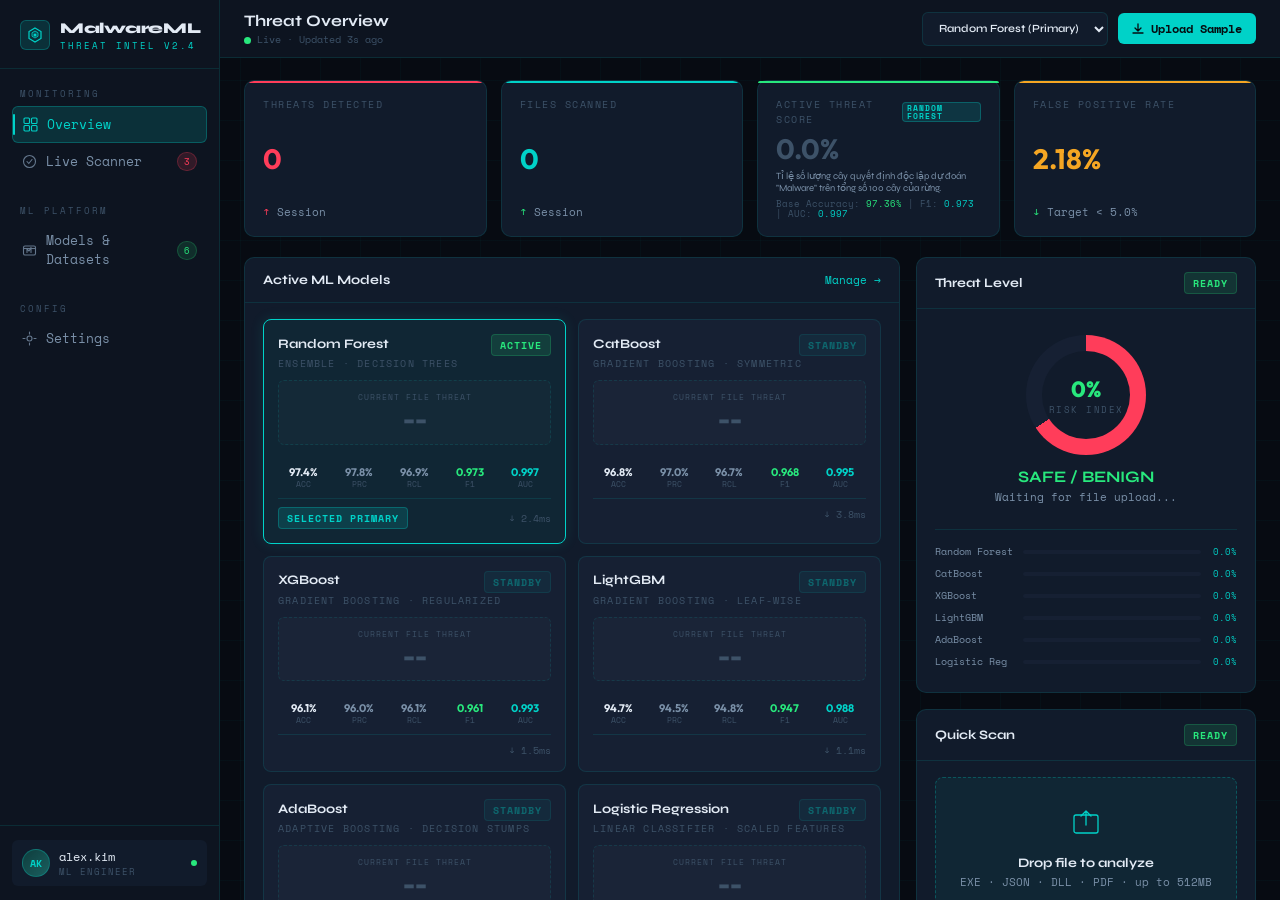
==== commit 5b919f91: "NOTHING" ====
--- a/web/index.html
+++ b/web/index.html
@@ -87,17 +87,6 @@
           <option value="AdaBoost">AdaBoost Classifier</option>
           <option value="Logistic Regression">Logistic Regression</option>
         </select>
-        <div class="search-box">
-          <svg width="12" height="12" viewBox="0 0 12 12" fill="none"><circle cx="5" cy="5" r="3.5" stroke="#3d5268" stroke-width="1.2"/><path d="M8 8l2 2" stroke="#3d5268" stroke-width="1.2" stroke-linecap="round"/></svg>
-          <input type="text" id="topbar-search-input" placeholder="Search hash, filename...">
-        </div>
-        <button class="icon-btn" id="topbar-filter-btn" title="Toggle Threats Only">
-          <svg width="14" height="14" viewBox="0 0 14 14" fill="none"><path d="M2 4h10M4 7h6M6 10h2" stroke="currentColor" stroke-width="1.2" stroke-linecap="round"/></svg>
-        </button>
-        <button class="icon-btn" id="topbar-notif-btn" title="Notifications / Audit State">
-          <svg width="14" height="14" viewBox="0 0 14 14" fill="none"><path d="M7 2v10M2 7h10" stroke="currentColor" stroke-width="1.2" stroke-linecap="round"/></svg>
-          <div class="notif-dot"></div>
-        </button>
         <button class="btn btn-primary" id="topbar-upload-btn">
           <svg width="12" height="12" viewBox="0 0 12 12" fill="none"><path d="M6 1v7M3 5l3 3 3-3M1 10h10" stroke="currentColor" stroke-width="1.3" stroke-linecap="round" stroke-linejoin="round"/></svg>
           Upload Sample
@@ -429,8 +418,8 @@
         </div>
       </div>
 
-      <!-- Row: Recent Scans + Training Progress -->
-      <div class="row-2col" style="grid-template-columns: 1fr 340px; margin-bottom: 16px;">
+      <!-- Row: Recent Scans -->
+      <div style="margin-bottom: 16px;">
         <!-- Recent Scans -->
         <div class="panel" style="display: flex; flex-direction: column;">
           <div class="panel-header">
@@ -454,46 +443,6 @@
                 <!-- Rows will be added dynamically by JS -->
               </tbody>
             </table>
-          </div>
-        </div>
-
-        <!-- Training Progress -->
-        <div class="panel">
-          <div class="panel-header">
-            <div class="panel-title">Training Progress</div>
-            <span class="tag tag-amber pulse" id="overview-training-badge">Running</span>
-          </div>
-          <div class="panel-body">
-            <div style="margin-bottom:14px">
-              <div class="flex-center gap-6 mb-10" style="font-size:10.5px">
-                <span class="text-muted" id="overview-training-model">Transformer-v4</span>
-                <span style="margin-left:auto;color:var(--cyan);font-size:10px" id="overview-training-epoch">Epoch 42/100</span>
-              </div>
-              <div class="progress-item">
-                <div class="progress-header"><span class="progress-name">Training Loss</span><span class="progress-val" id="overview-training-loss">0.032</span></div>
-                <div class="progress-track"><div class="progress-fill" id="overview-loss-fill" style="width:78%"></div></div>
-              </div>
-              <div class="progress-item">
-                <div class="progress-header"><span class="progress-name">Validation Acc</span><span class="progress-val" id="overview-validation-acc" style="color:var(--amber)">96.8%</span></div>
-                <div class="progress-track"><div class="progress-fill amber" id="overview-acc-fill" style="width:62%"></div></div>
-              </div>
-              <div class="progress-item">
-                <div class="progress-header"><span class="progress-name">ETA</span><span class="progress-val" id="overview-training-eta" style="color:var(--purple)">2h 14m</span></div>
-                <div class="progress-track"><div class="progress-fill purple" id="overview-eta-fill" style="width:42%"></div></div>
-              </div>
-            </div>
-            <div class="sep"></div>
-            <div style="font-size:10.5px;color:var(--text-secondary);line-height:2">
-              <div class="flex-center gap-6"><span class="text-dim">GPU</span><span style="margin-left:auto" id="overview-training-gpu">RTX 4090 · 94% util</span></div>
-              <div class="flex-center gap-6"><span class="text-dim">Samples</span><span style="margin-left:auto" id="overview-training-samples">1.2M train / 240K val</span></div>
-              <div class="flex-center gap-6"><span class="text-dim">LR</span><span style="margin-left:auto;color:var(--cyan)">2e-5 (cosine decay)</span></div>
-              <div class="flex-center gap-6"><span class="text-dim">Batch</span><span style="margin-left:auto">512</span></div>
-            </div>
-            <div class="sep"></div>
-            <div style="display:flex;gap:8px">
-              <button class="btn btn-ghost" id="btn-pause-training" style="flex:1;justify-content:center;font-size:10.5px">Pause</button>
-              <button class="btn btn-primary" id="btn-details-training" style="flex:1;justify-content:center;font-size:10.5px">Details</button>
-            </div>
           </div>
         </div>
       <!-- view-overview end -->
@@ -852,8 +801,6 @@
         </div>
       </div>
 
-
-
       <!-- ── VIEW: SETTINGS ── -->
       <div id="view-settings" class="dashboard-view" style="display:none;">
         <div class="panel">
@@ -863,17 +810,6 @@
               <div>
                 <h4 style="font-family:var(--display);color:var(--text-primary);margin-bottom:10px;">Engine Properties</h4>
                 
-                <div style="display:flex;justify-content:space-between;align-items:center;background:var(--bg-elevated);padding:12px;border-radius:6px;border:1px solid var(--border);margin-bottom:10px;">
-                  <div>
-                    <strong>Risk Score Calibration</strong>
-                    <div style="font-size:9.5px;color:var(--text-secondary);margin-top:2px;">Blend ML scores with structural rules (Entropy, Signatures).</div>
-                  </div>
-                  <label class="switch" style="position:relative;display:inline-block;width:38px;height:20px;">
-                    <input type="checkbox" id="setting-calibration" checked style="opacity:0;width:0;height:0;" />
-                    <span class="slider" style="position:absolute;cursor:pointer;top:0;left:0;right:0;bottom:0;background-color:var(--text-dim);border-radius:34px;transition:0.4s;"></span>
-                  </label>
-                </div>
-
                 <div style="background:var(--bg-elevated);padding:12px;border-radius:6px;border:1px solid var(--border);">
                   <div style="display:flex;justify-content:space-between;margin-bottom:6px;">
                     <strong>Decision Cutoff Threshold</strong>
@@ -883,11 +819,11 @@
                   <input type="range" id="setting-threshold" min="0.10" max="0.90" step="0.05" value="0.50" style="width:100%;accent-color:var(--cyan);" />
                 </div>
               </div>
-
+ 
               <div>
                 <h4 style="font-family:var(--display);color:var(--text-primary);margin-bottom:10px;">Theme & Customization</h4>
                 
-                <div style="display:flex;justify-content:space-between;align-items:center;background:var(--bg-elevated);padding:12px;border-radius:6px;border:1px solid var(--border);margin-bottom:10px;">
+                <div style="display:flex;justify-content:space-between;align-items:center;background:var(--bg-elevated);padding:12px;border-radius:6px;border:1px solid var(--border);">
                   <div>
                     <strong>Aesthetic Mode (Light Theme)</strong>
                     <div style="font-size:9.5px;color:var(--text-secondary);margin-top:2px;">Toggle between Sleek Cyber Dark & Technical High-Contrast Light.</div>
@@ -897,15 +833,6 @@
                     <span class="slider" style="position:absolute;cursor:pointer;top:0;left:0;right:0;bottom:0;background-color:var(--text-dim);border-radius:34px;transition:0.4s;"></span>
                   </label>
                 </div>
-
-                <div style="background:var(--bg-elevated);padding:12px;border-radius:6px;border:1px solid var(--border);">
-                  <strong>System Info</strong>
-                  <div style="font-size:10px;color:var(--text-secondary);line-height:1.8;margin-top:6px;">
-                    <div>Python: v3.10.12 · Flask: v3.0.3</div>
-                    <div>Environment: local · Port: 5000 / 8000</div>
-                    <div>Hardware: GPU-enabled (NVIDIA RTX 4090 VRAM)</div>
-                  </div>
-                </div>
               </div>
             </div>
             
